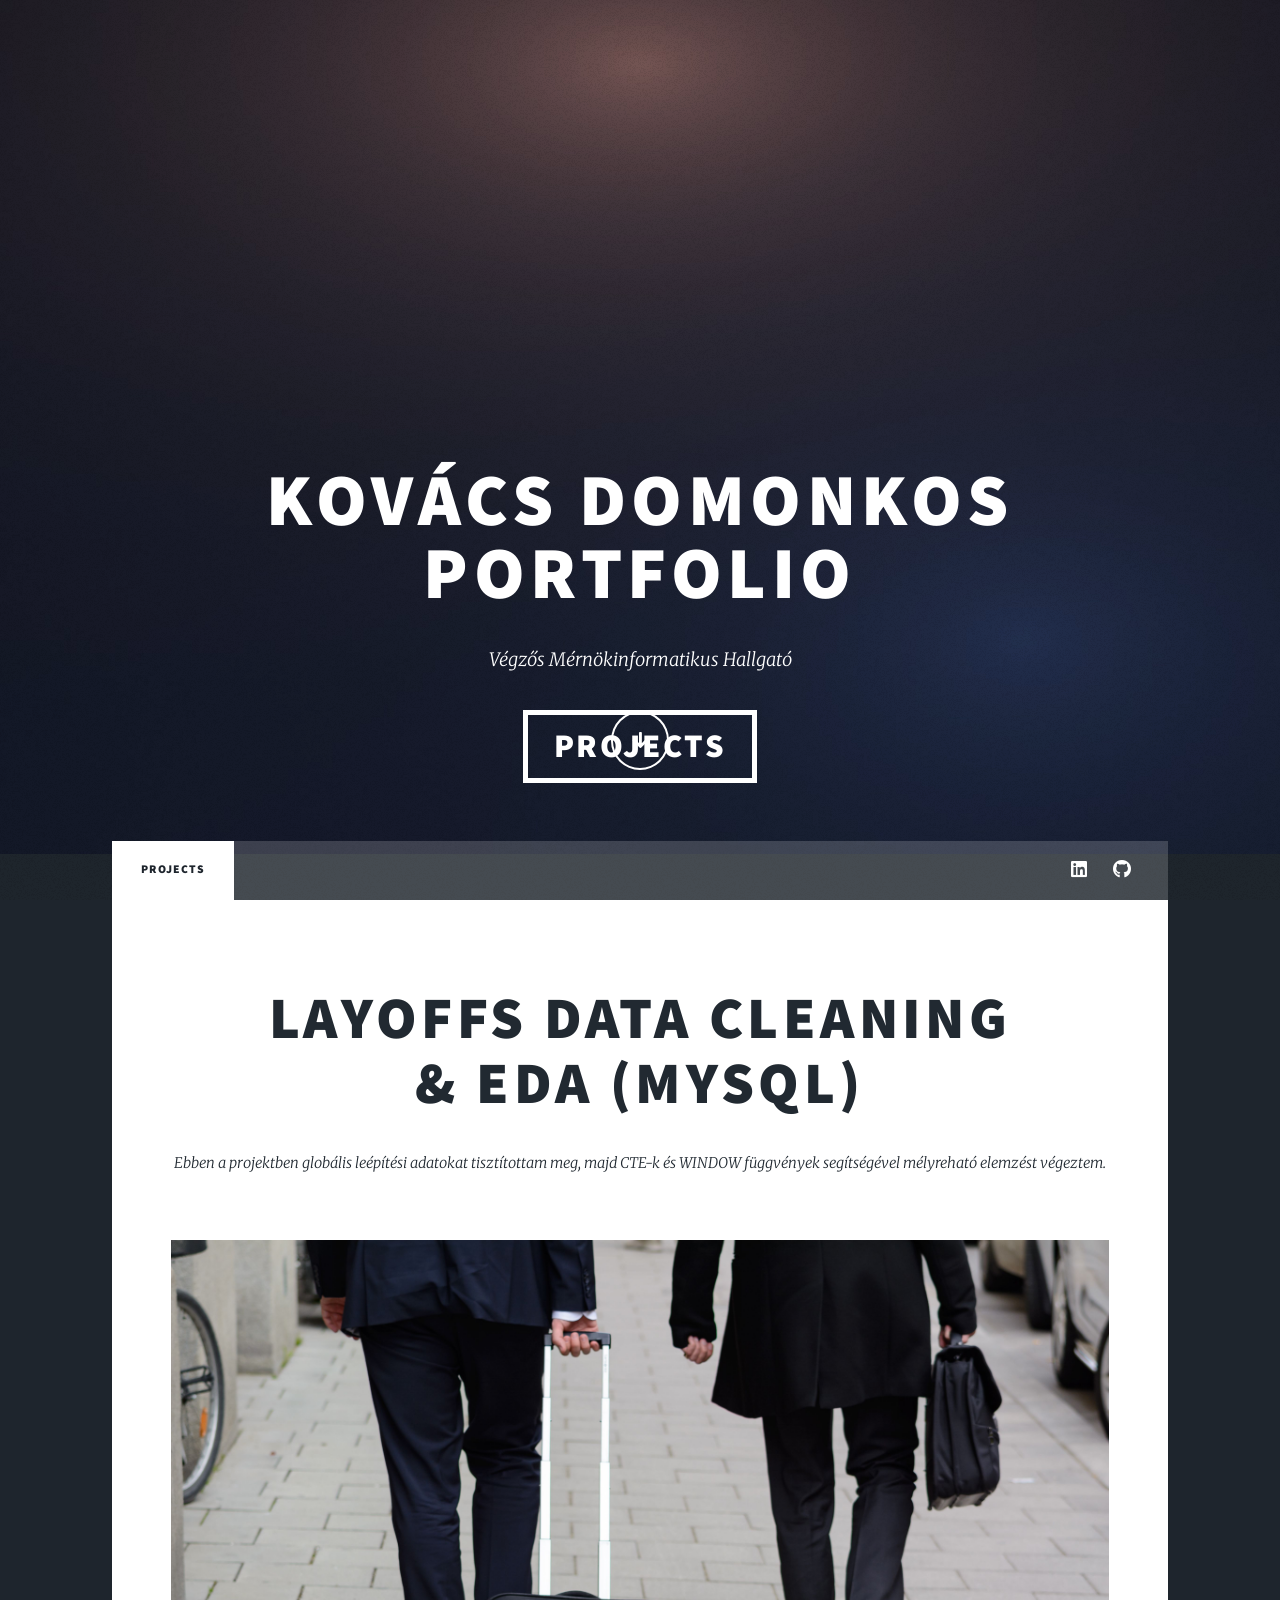
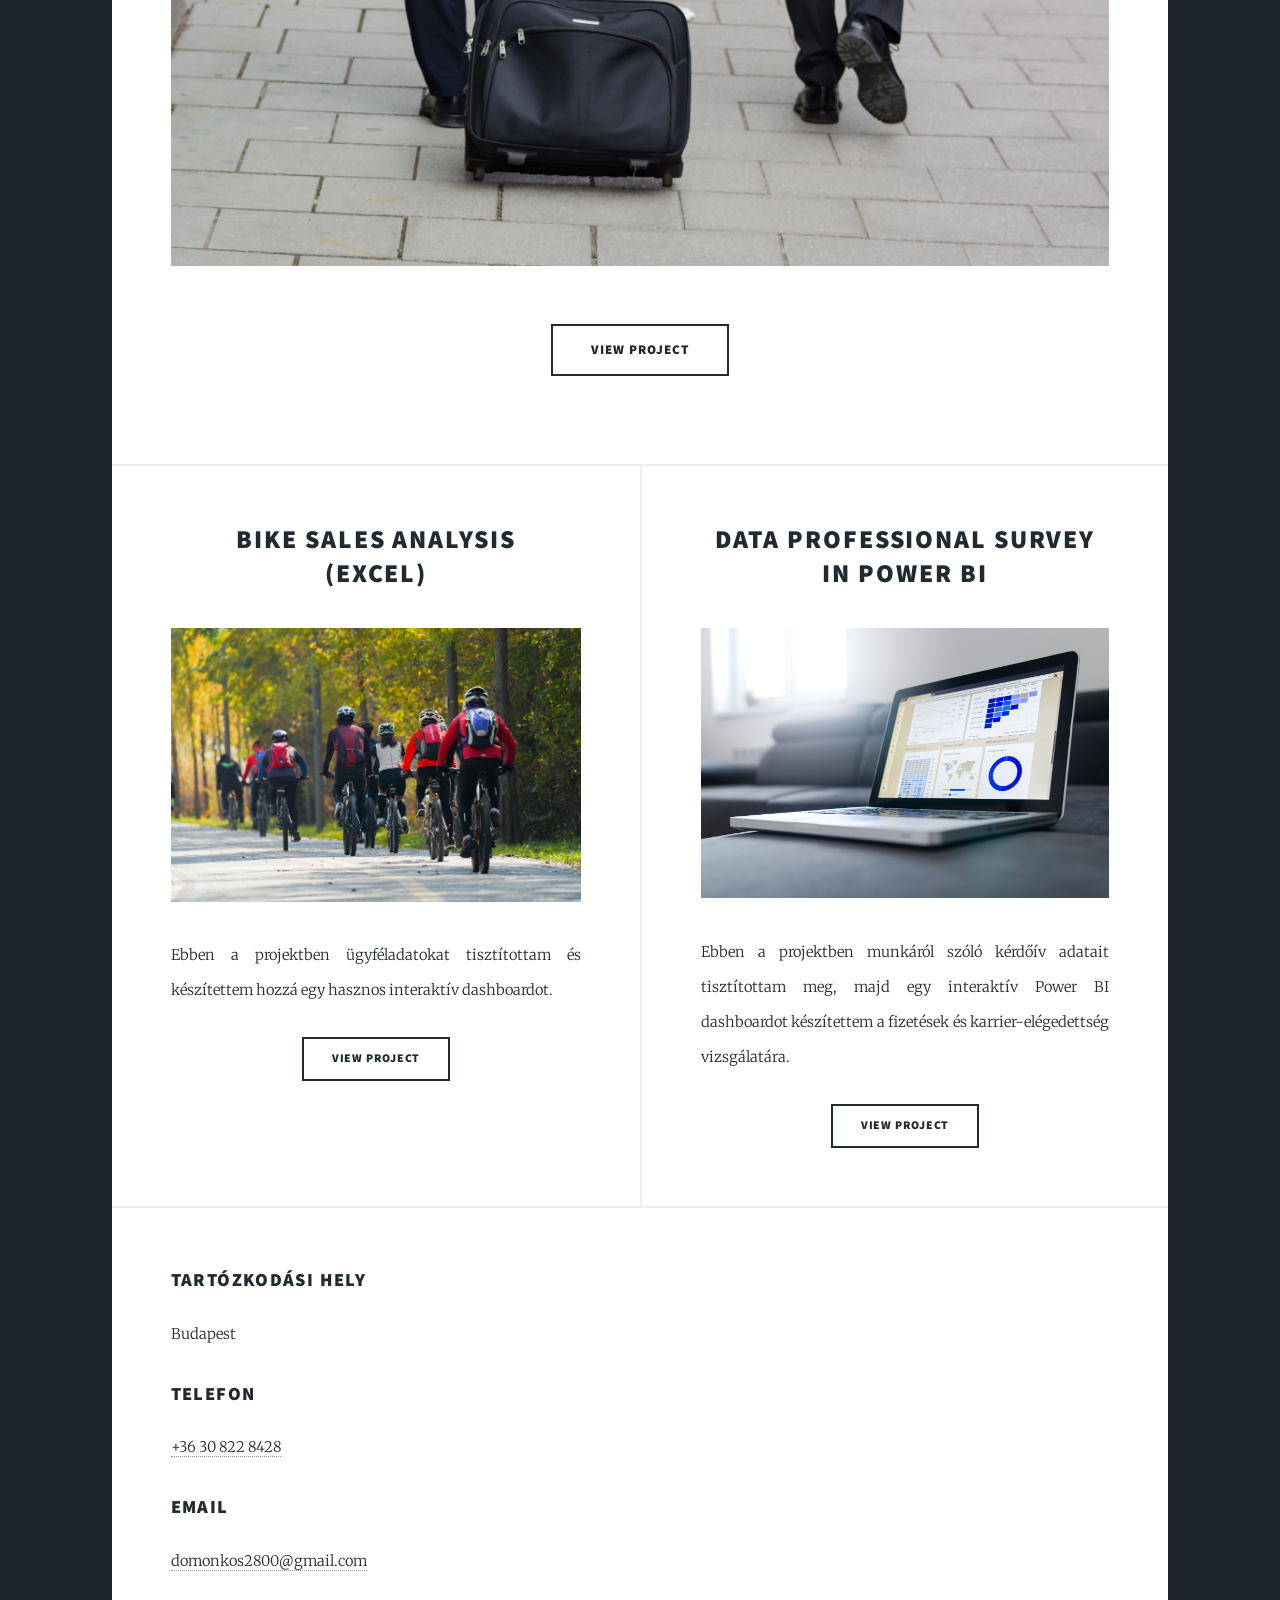
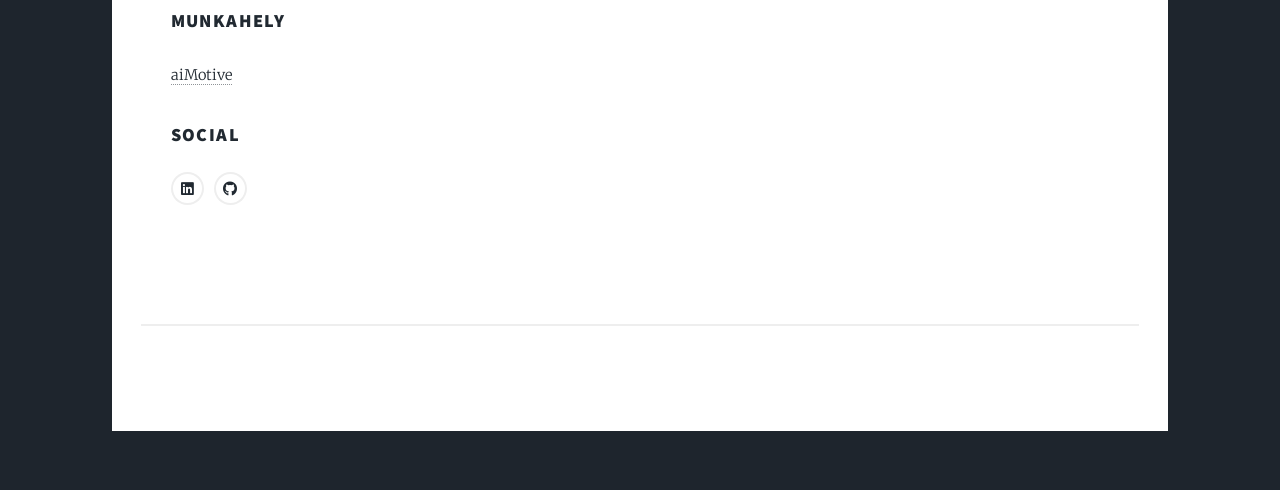
==== index.html @ 9edd0668 "Add files via upload" ====
<!DOCTYPE HTML>
<!--
	Massively by HTML5 UP
	html5up.net | @ajlkn
	Free for personal and commercial use under the CCA 3.0 license (html5up.net/license)
-->
<html>
	<head>
		<title>Kovacs Domonkos Portfolio</title>
		<meta charset="utf-8" />
		<meta name="viewport" content="width=device-width, initial-scale=1, user-scalable=no" />
		<link rel="stylesheet" href="assets/css/main.css" />
		<noscript><link rel="stylesheet" href="assets/css/noscript.css" /></noscript>
	</head>
	<body class="is-preload">

		<!-- Wrapper -->
			<div id="wrapper" class="fade-in">

				<!-- Intro -->
					<div id="intro">
						<h1>Kovács Domonkos<br />
						Portfolio</h1>
						<p>Végzős Mérnökinformatikus Hallgató</p>
						<ul class="actions">
							<li><a href="#header" class="button icon solid solo fa-arrow-down scrolly">Continue</a></li>
						</ul>	
					</div>

				<!-- Header -->
					<header id="header">
						<a href="index.html" class="logo">Projects</a>
					</header>

				<!-- Nav -->
					<nav id="nav">
						<ul class="links">
							<li class="active"><a href="index.html">Projects</a></li>
						</ul>
						<ul class="icons">
							<li><a href="https://www.linkedin.com/in/kov%C3%A1cs-domonkos-31135323a/" class="icon brands alt fa-linkedin"><span class="label">LinkedIn</span></a></li>
							<li><a href="https://github.com/kovdo23" class="icon brands alt fa-github"><span class="label">GitHub</span></a></li>
						</ul>
					</nav>

				<!-- Main -->
					<div id="main">

						<!-- Featured Post -->
							<article class="post featured">
								<header class="major">
									<h2><a href="https://github.com/kovdo23/SQL_Project/blob/main/README.md">Layoffs Data Cleaning<br />
									& EDA (MySQL)</a></h2>
									<p>Ebben a projektben globális leépítési adatokat tisztítottam meg, majd CTE-k és WINDOW függvények segítségével mélyreható elemzést végeztem.</p>
								</header>
								<a href="https://github.com/kovdo23/SQL_Project/blob/main/README.md" class="image main"><img src="images/layoffs.jpg" alt="" /></a>
								<ul class="actions special">
									<li><a href="https://github.com/kovdo23/SQL_Project/blob/main/README.md" class="button large">View Project</a></li>
								</ul>
							</article>

						<!-- Posts -->
							<section class="posts">
								<article>
									<header>
										<h2><a href="https://github.com/kovdo23/Excel_Project/blob/main/README.md">Bike Sales Analysis<br /> 
										(Excel)</a></h2>
									</header>
									<a href="https://github.com/kovdo23/Excel_Project/blob/main/README.md" class="image fit"><img src="images/bikers.jpg" alt="" /></a>
									<p>Ebben a projektben ügyféladatokat tisztítottam és készítettem hozzá egy hasznos interaktív dashboardot.</p>
									<ul class="actions special">
										<li><a href="https://github.com/kovdo23/Excel_Project/blob/main/README.md" class="button">View Project</a></li>
									</ul>
								</article>
								<article>
									<header>
										<h2><a href="https://github.com/kovdo23/PowerBI_Project/blob/main/README.md">DATA PROFESSIONAL SURVEY<br />
										IN POWER BI</a></h2>
									</header>
									<a href="https://github.com/kovdo23/PowerBI_Project/blob/main/README.md" class="image fit"><img src="images/powerbi.jpg" alt="" /></a>
									<p>Ebben a projektben munkáról szóló kérdőív adatait tisztítottam meg, majd egy interaktív Power BI dashboardot készítettem a fizetések és karrier-elégedettség vizsgálatára.</p>
									<ul class="actions special">
										<li><a href="https://github.com/kovdo23/PowerBI_Project/blob/main/README.md" class="button">View Project</a></li>
									</ul>
								</article>
							</section>	

					
								
						<section class="split contact">
							<section class="alt">
								<h3>Tartózkodási hely</h3>
								<p>Budapest</p>
							</section>
							<section>
								<h3>Telefon</h3>
								<p><a href="#">+36 30 822 8428</a></p>
							</section>
							<section>
								<h3>Email</h3>
								<p><a href="#">domonkos2800@gmail.com</a></p>
							</section>
							<section>
								<h3>Munkahely</h3>
								<p><a href="https://aimotive.com/">aiMotive</a></p>
							</section>
							<section>
								<h3>Social</h3>
								<ul class="icons alt">
									<li><a href="#" class="icon brands alt fa-linkedin"><span class="label">LinkedIn</span></a></li>
									<li><a href="https://github.com/kovdo23" class="icon brands alt fa-github"><span class="label">GitHub</span></a></li>
								</ul>
							</section>
						</section>

				<!-- Copyright -->
					<div id="copyright">
						<ul><li>&copy; Untitled</li><li>Design: <a href="https://html5up.net">HTML5 UP</a></li></ul>
					</div>

			</div>

		<!-- Scripts -->
			<script src="assets/js/jquery.min.js"></script>
			<script src="assets/js/jquery.scrollex.min.js"></script>
			<script src="assets/js/jquery.scrolly.min.js"></script>
			<script src="assets/js/browser.min.js"></script>
			<script src="assets/js/breakpoints.min.js"></script>
			<script src="assets/js/util.js"></script>
			<script src="assets/js/main.js"></script>

	</body>
</html>
---- assets/css/main.css ----
@import url(fontawesome-all.min.css);
@import url("https://fonts.googleapis.com/css?family=Merriweather:300,700,300italic,700italic|Source+Sans+Pro:900");

/*
	Massively by HTML5 UP
	html5up.net | @ajlkn
	Free for personal and commercial use under the CCA 3.0 license (html5up.net/license)
*/

html, body, div, span, applet, object,
iframe, h1, h2, h3, h4, h5, h6, p, blockquote,
pre, a, abbr, acronym, address, big, cite,
code, del, dfn, em, img, ins, kbd, q, s, samp,
small, strike, strong, sub, sup, tt, var, b,
u, i, center, dl, dt, dd, ol, ul, li, fieldset,
form, label, legend, table, caption, tbody,
tfoot, thead, tr, th, td, article, aside,
canvas, details, embed, figure, figcaption,
footer, header, hgroup, menu, nav, output, ruby,
section, summary, time, mark, audio, video {
	margin: 0;
	padding: 0;
	border: 0;
	font-size: 100%;
	font: inherit;
	vertical-align: baseline;}

article, aside, details, figcaption, figure,
footer, header, hgroup, menu, nav, section {
	display: block;}

body {
	line-height: 1;
}

ol, ul {
	list-style: none;
}

blockquote, q {
	quotes: none;
}

	blockquote:before, blockquote:after, q:before, q:after {
		content: '';
		content: none;
	}

table {
	border-collapse: collapse;
	border-spacing: 0;
}

body {
	-webkit-text-size-adjust: none;
}

mark {
	background-color: transparent;
	color: inherit;
}

input::-moz-focus-inner {
	border: 0;
	padding: 0;
}

input, select, textarea {
	-moz-appearance: none;
	-webkit-appearance: none;
	-ms-appearance: none;
	appearance: none;
}

/* Basic */

	@-ms-viewport {
		width: device-width;
	}

	body {
		-ms-overflow-style: scrollbar;
	}

	@media screen and (max-width: 480px) {

		html, body {
			min-width: 320px;
		}

	}

	html {
		box-sizing: border-box;
	}

	*, *:before, *:after {
		box-sizing: inherit;
	}

	body {
		background-color: #1e252d;
	}

		body.is-preload *, body.is-preload *:before, body.is-preload *:after {
			-moz-animation: none !important;
			-webkit-animation: none !important;
			-ms-animation: none !important;
			animation: none !important;
			-moz-transition: none !important;
			-webkit-transition: none !important;
			-ms-transition: none !important;
			transition: none !important;
		}

/* Type */

	html {
		font-size: 16pt;
	}

		@media screen and (max-width: 1680px) {

			html {
				font-size: 12pt;
			}

		}

		@media screen and (max-width: 1280px) {

			html {
				font-size: 11pt;
			}

		}

		@media screen and (max-width: 360px) {

			html {
				font-size: 10pt;
			}

		}

	body {
		color: #212931;
	}

	body, input, select, textarea {
		font-family: "Merriweather", Georgia, serif;
		font-weight: 300;
		font-size: 1rem;
		line-height: 2.375;
	}

	a {
		-moz-transition: color 0.2s ease-in-out, background-color 0.2s ease-in-out, border-color 0.2s ease-in-out, box-shadow 0.2s ease-in-out;
		-webkit-transition: color 0.2s ease-in-out, background-color 0.2s ease-in-out, border-color 0.2s ease-in-out, box-shadow 0.2s ease-in-out;
		-ms-transition: color 0.2s ease-in-out, background-color 0.2s ease-in-out, border-color 0.2s ease-in-out, box-shadow 0.2s ease-in-out;
		transition: color 0.2s ease-in-out, background-color 0.2s ease-in-out, border-color 0.2s ease-in-out, box-shadow 0.2s ease-in-out;
		border-bottom: dotted 1px;
		text-decoration: none;
	}

		a:hover {
			border-bottom-color: transparent;
		}

	strong, b {
		font-weight: 600;
	}

	em, i {
		font-style: italic;
	}

	p {
		text-align: justify;
		margin: 0 0 2rem 0;
	}

	h1, h2, h3, h4, h5, h6 {
		font-family: "Source Sans Pro", Helvetica, sans-serif;
		font-weight: 900;
		line-height: 1.5;
		letter-spacing: 0.075em;
		text-transform: uppercase;
		margin: 0 0 1rem 0;
	}

		h1 a, h2 a, h3 a, h4 a, h5 a, h6 a {
			border-bottom: 0;
			color: inherit;
			text-decoration: none;
		}

	h1 {
		font-size: 4rem;
		line-height: 1.1;
		margin: 0 0 2rem 0;
	}

	h2 {
		font-size: 1.75rem;
		line-height: 1.3;
		margin: 0 0 1.5rem 0;
	}

	h3 {
		font-size: 1.25rem;
		margin: 0 0 1.5rem 0;
	}

	h4 {
		font-size: 1rem;
	}

	h5 {
		font-size: 0.9rem;
	}

	h6 {
		font-size: 0.8rem;
	}

	sub {
		font-size: 0.8rem;
		position: relative;
		top: 0.5rem;
	}

	sup {
		font-size: 0.8rem;
		position: relative;
		top: -0.5rem;
	}

	blockquote {
		border-left: solid 4px;
		font-style: italic;
		margin: 0 0 2rem 0;
		padding: 0.5rem 0 0.5rem 2rem;
	}

	code {
		border: solid 2px;
		font-family: "Courier New", monospace;
		font-size: 0.9rem;
		margin: 0 0.25rem;
		padding: 0.25rem 0.65rem;
	}

	pre {
		-webkit-overflow-scrolling: touch;
		font-family: "Courier New", monospace;
		font-size: 0.9rem;
		margin: 0 0 2rem 0;
	}

		pre code {
			display: block;
			line-height: 1.75;
			padding: 1rem 1.5rem;
			overflow-x: auto;
		}

	hr {
		border: 0;
		border-bottom: solid 2px;
		margin: 3rem 0;
	}

		hr.major {
			margin: 5rem 0;
		}

	.align-left {
		text-align: left;
	}

	.align-center {
		text-align: center;
	}

	.align-right {
		text-align: right;
	}

	input, select, textarea {
		color: #212931;
	}

	a {
		color: #212931;
		border-bottom-color: rgba(33, 41, 49, 0.5);
	}

		a:hover {
			border-bottom-color: transparent;
			color: #18bfef !important;
		}

	strong, b {
		color: #212931;
	}

	h1, h2, h3, h4, h5, h6 {
		color: #212931;
	}

	blockquote {
		border-left-color: #eeeeee;
	}

	code {
		background: rgba(220, 220, 220, 0.25);
		border-color: #eeeeee;
	}

	hr {
		border-bottom-color: #eeeeee;
	}

/* Row */

	.row {
		display: flex;
		flex-wrap: wrap;
		box-sizing: border-box;
		align-items: stretch;
	}

		.row > * {
			box-sizing: border-box;
		}

		.row.gtr-uniform > * > :last-child {
			margin-bottom: 0;
		}

		.row.aln-left {
			justify-content: flex-start;
		}

		.row.aln-center {
			justify-content: center;
		}

		.row.aln-right {
			justify-content: flex-end;
		}

		.row.aln-top {
			align-items: flex-start;
		}

		.row.aln-middle {
			align-items: center;
		}

		.row.aln-bottom {
			align-items: flex-end;
		}

		.row > .imp {
			order: -1;
		}

		.row > .col-1 {
			width: 8.33333%;
		}

		.row > .off-1 {
			margin-left: 8.33333%;
		}

		.row > .col-2 {
			width: 16.66667%;
		}

		.row > .off-2 {
			margin-left: 16.66667%;
		}

		.row > .col-3 {
			width: 25%;
		}

		.row > .off-3 {
			margin-left: 25%;
		}

		.row > .col-4 {
			width: 33.33333%;
		}

		.row > .off-4 {
			margin-left: 33.33333%;
		}

		.row > .col-5 {
			width: 41.66667%;
		}

		.row > .off-5 {
			margin-left: 41.66667%;
		}

		.row > .col-6 {
			width: 50%;
		}

		.row > .off-6 {
			margin-left: 50%;
		}

		.row > .col-7 {
			width: 58.33333%;
		}

		.row > .off-7 {
			margin-left: 58.33333%;
		}

		.row > .col-8 {
			width: 66.66667%;
		}

		.row > .off-8 {
			margin-left: 66.66667%;
		}

		.row > .col-9 {
			width: 75%;
		}

		.row > .off-9 {
			margin-left: 75%;
		}

		.row > .col-10 {
			width: 83.33333%;
		}

		.row > .off-10 {
			margin-left: 83.33333%;
		}

		.row > .col-11 {
			width: 91.66667%;
		}

		.row > .off-11 {
			margin-left: 91.66667%;
		}

		.row > .col-12 {
			width: 100%;
		}

		.row > .off-12 {
			margin-left: 100%;
		}

		.row.gtr-0 {
			margin-top: 0;
			margin-left: 0rem;
		}

			.row.gtr-0 > * {
				padding: 0 0 0 0rem;
			}

			.row.gtr-0.gtr-uniform {
				margin-top: 0rem;
			}

				.row.gtr-0.gtr-uniform > * {
					padding-top: 0rem;
				}

		.row.gtr-25 {
			margin-top: 0;
			margin-left: -0.375rem;
		}

			.row.gtr-25 > * {
				padding: 0 0 0 0.375rem;
			}

			.row.gtr-25.gtr-uniform {
				margin-top: -0.375rem;
			}

				.row.gtr-25.gtr-uniform > * {
					padding-top: 0.375rem;
				}

		.row.gtr-50 {
			margin-top: 0;
			margin-left: -0.75rem;
		}

			.row.gtr-50 > * {
				padding: 0 0 0 0.75rem;
			}

			.row.gtr-50.gtr-uniform {
				margin-top: -0.75rem;
			}

				.row.gtr-50.gtr-uniform > * {
					padding-top: 0.75rem;
				}

		.row {
			margin-top: 0;
			margin-left: -1.5rem;
		}

			.row > * {
				padding: 0 0 0 1.5rem;
			}

			.row.gtr-uniform {
				margin-top: -1.5rem;
			}

				.row.gtr-uniform > * {
					padding-top: 1.5rem;
				}

		.row.gtr-150 {
			margin-top: 0;
			margin-left: -2.25rem;
		}

			.row.gtr-150 > * {
				padding: 0 0 0 2.25rem;
			}

			.row.gtr-150.gtr-uniform {
				margin-top: -2.25rem;
			}

				.row.gtr-150.gtr-uniform > * {
					padding-top: 2.25rem;
				}

		.row.gtr-200 {
			margin-top: 0;
			margin-left: -3rem;
		}

			.row.gtr-200 > * {
				padding: 0 0 0 3rem;
			}

			.row.gtr-200.gtr-uniform {
				margin-top: -3rem;
			}

				.row.gtr-200.gtr-uniform > * {
					padding-top: 3rem;
				}

		@media screen and (max-width: 1680px) {

			.row {
				display: flex;
				flex-wrap: wrap;
				box-sizing: border-box;
				align-items: stretch;
			}

				.row > * {
					box-sizing: border-box;
				}

				.row.gtr-uniform > * > :last-child {
					margin-bottom: 0;
				}

				.row.aln-left {
					justify-content: flex-start;
				}

				.row.aln-center {
					justify-content: center;
				}

				.row.aln-right {
					justify-content: flex-end;
				}

				.row.aln-top {
					align-items: flex-start;
				}

				.row.aln-middle {
					align-items: center;
				}

				.row.aln-bottom {
					align-items: flex-end;
				}

				.row > .imp-xlarge {
					order: -1;
				}

				.row > .col-1-xlarge {
					width: 8.33333%;
				}

				.row > .off-1-xlarge {
					margin-left: 8.33333%;
				}

				.row > .col-2-xlarge {
					width: 16.66667%;
				}

				.row > .off-2-xlarge {
					margin-left: 16.66667%;
				}

				.row > .col-3-xlarge {
					width: 25%;
				}

				.row > .off-3-xlarge {
					margin-left: 25%;
				}

				.row > .col-4-xlarge {
					width: 33.33333%;
				}

				.row > .off-4-xlarge {
					margin-left: 33.33333%;
				}

				.row > .col-5-xlarge {
					width: 41.66667%;
				}

				.row > .off-5-xlarge {
					margin-left: 41.66667%;
				}

				.row > .col-6-xlarge {
					width: 50%;
				}

				.row > .off-6-xlarge {
					margin-left: 50%;
				}

				.row > .col-7-xlarge {
					width: 58.33333%;
				}

				.row > .off-7-xlarge {
					margin-left: 58.33333%;
				}

				.row > .col-8-xlarge {
					width: 66.66667%;
				}

				.row > .off-8-xlarge {
					margin-left: 66.66667%;
				}

				.row > .col-9-xlarge {
					width: 75%;
				}

				.row > .off-9-xlarge {
					margin-left: 75%;
				}

				.row > .col-10-xlarge {
					width: 83.33333%;
				}

				.row > .off-10-xlarge {
					margin-left: 83.33333%;
				}

				.row > .col-11-xlarge {
					width: 91.66667%;
				}

				.row > .off-11-xlarge {
					margin-left: 91.66667%;
				}

				.row > .col-12-xlarge {
					width: 100%;
				}

				.row > .off-12-xlarge {
					margin-left: 100%;
				}

				.row.gtr-0 {
					margin-top: 0;
					margin-left: 0rem;
				}

					.row.gtr-0 > * {
						padding: 0 0 0 0rem;
					}

					.row.gtr-0.gtr-uniform {
						margin-top: 0rem;
					}

						.row.gtr-0.gtr-uniform > * {
							padding-top: 0rem;
						}

				.row.gtr-25 {
					margin-top: 0;
					margin-left: -0.375rem;
				}

					.row.gtr-25 > * {
						padding: 0 0 0 0.375rem;
					}

					.row.gtr-25.gtr-uniform {
						margin-top: -0.375rem;
					}

						.row.gtr-25.gtr-uniform > * {
							padding-top: 0.375rem;
						}

				.row.gtr-50 {
					margin-top: 0;
					margin-left: -0.75rem;
				}

					.row.gtr-50 > * {
						padding: 0 0 0 0.75rem;
					}

					.row.gtr-50.gtr-uniform {
						margin-top: -0.75rem;
					}

						.row.gtr-50.gtr-uniform > * {
							padding-top: 0.75rem;
						}

				.row {
					margin-top: 0;
					margin-left: -1.5rem;
				}

					.row > * {
						padding: 0 0 0 1.5rem;
					}

					.row.gtr-uniform {
						margin-top: -1.5rem;
					}

						.row.gtr-uniform > * {
							padding-top: 1.5rem;
						}

				.row.gtr-150 {
					margin-top: 0;
					margin-left: -2.25rem;
				}

					.row.gtr-150 > * {
						padding: 0 0 0 2.25rem;
					}

					.row.gtr-150.gtr-uniform {
						margin-top: -2.25rem;
					}

						.row.gtr-150.gtr-uniform > * {
							padding-top: 2.25rem;
						}

				.row.gtr-200 {
					margin-top: 0;
					margin-left: -3rem;
				}

					.row.gtr-200 > * {
						padding: 0 0 0 3rem;
					}

					.row.gtr-200.gtr-uniform {
						margin-top: -3rem;
					}

						.row.gtr-200.gtr-uniform > * {
							padding-top: 3rem;
						}

		}

		@media screen and (max-width: 1280px) {

			.row {
				display: flex;
				flex-wrap: wrap;
				box-sizing: border-box;
				align-items: stretch;
			}

				.row > * {
					box-sizing: border-box;
				}

				.row.gtr-uniform > * > :last-child {
					margin-bottom: 0;
				}

				.row.aln-left {
					justify-content: flex-start;
				}

				.row.aln-center {
					justify-content: center;
				}

				.row.aln-right {
					justify-content: flex-end;
				}

				.row.aln-top {
					align-items: flex-start;
				}

				.row.aln-middle {
					align-items: center;
				}

				.row.aln-bottom {
					align-items: flex-end;
				}

				.row > .imp-large {
					order: -1;
				}

				.row > .col-1-large {
					width: 8.33333%;
				}

				.row > .off-1-large {
					margin-left: 8.33333%;
				}

				.row > .col-2-large {
					width: 16.66667%;
				}

				.row > .off-2-large {
					margin-left: 16.66667%;
				}

				.row > .col-3-large {
					width: 25%;
				}

				.row > .off-3-large {
					margin-left: 25%;
				}

				.row > .col-4-large {
					width: 33.33333%;
				}

				.row > .off-4-large {
					margin-left: 33.33333%;
				}

				.row > .col-5-large {
					width: 41.66667%;
				}

				.row > .off-5-large {
					margin-left: 41.66667%;
				}

				.row > .col-6-large {
					width: 50%;
				}

				.row > .off-6-large {
					margin-left: 50%;
				}

				.row > .col-7-large {
					width: 58.33333%;
				}

				.row > .off-7-large {
					margin-left: 58.33333%;
				}

				.row > .col-8-large {
					width: 66.66667%;
				}

				.row > .off-8-large {
					margin-left: 66.66667%;
				}

				.row > .col-9-large {
					width: 75%;
				}

				.row > .off-9-large {
					margin-left: 75%;
				}

				.row > .col-10-large {
					width: 83.33333%;
				}

				.row > .off-10-large {
					margin-left: 83.33333%;
				}

				.row > .col-11-large {
					width: 91.66667%;
				}

				.row > .off-11-large {
					margin-left: 91.66667%;
				}

				.row > .col-12-large {
					width: 100%;
				}

				.row > .off-12-large {
					margin-left: 100%;
				}

				.row.gtr-0 {
					margin-top: 0;
					margin-left: 0rem;
				}

					.row.gtr-0 > * {
						padding: 0 0 0 0rem;
					}

					.row.gtr-0.gtr-uniform {
						margin-top: 0rem;
					}

						.row.gtr-0.gtr-uniform > * {
							padding-top: 0rem;
						}

				.row.gtr-25 {
					margin-top: 0;
					margin-left: -0.375rem;
				}

					.row.gtr-25 > * {
						padding: 0 0 0 0.375rem;
					}

					.row.gtr-25.gtr-uniform {
						margin-top: -0.375rem;
					}

						.row.gtr-25.gtr-uniform > * {
							padding-top: 0.375rem;
						}

				.row.gtr-50 {
					margin-top: 0;
					margin-left: -0.75rem;
				}

					.row.gtr-50 > * {
						padding: 0 0 0 0.75rem;
					}

					.row.gtr-50.gtr-uniform {
						margin-top: -0.75rem;
					}

						.row.gtr-50.gtr-uniform > * {
							padding-top: 0.75rem;
						}

				.row {
					margin-top: 0;
					margin-left: -1.5rem;
				}

					.row > * {
						padding: 0 0 0 1.5rem;
					}

					.row.gtr-uniform {
						margin-top: -1.5rem;
					}

						.row.gtr-uniform > * {
							padding-top: 1.5rem;
						}

				.row.gtr-150 {
					margin-top: 0;
					margin-left: -2.25rem;
				}

					.row.gtr-150 > * {
						padding: 0 0 0 2.25rem;
					}

					.row.gtr-150.gtr-uniform {
						margin-top: -2.25rem;
					}

						.row.gtr-150.gtr-uniform > * {
							padding-top: 2.25rem;
						}

				.row.gtr-200 {
					margin-top: 0;
					margin-left: -3rem;
				}

					.row.gtr-200 > * {
						padding: 0 0 0 3rem;
					}

					.row.gtr-200.gtr-uniform {
						margin-top: -3rem;
					}

						.row.gtr-200.gtr-uniform > * {
							padding-top: 3rem;
						}

		}

		@media screen and (max-width: 980px) {

			.row {
				display: flex;
				flex-wrap: wrap;
				box-sizing: border-box;
				align-items: stretch;
			}

				.row > * {
					box-sizing: border-box;
				}

				.row.gtr-uniform > * > :last-child {
					margin-bottom: 0;
				}

				.row.aln-left {
					justify-content: flex-start;
				}

				.row.aln-center {
					justify-content: center;
				}

				.row.aln-right {
					justify-content: flex-end;
				}

				.row.aln-top {
					align-items: flex-start;
				}

				.row.aln-middle {
					align-items: center;
				}

				.row.aln-bottom {
					align-items: flex-end;
				}

				.row > .imp-medium {
					order: -1;
				}

				.row > .col-1-medium {
					width: 8.33333%;
				}

				.row > .off-1-medium {
					margin-left: 8.33333%;
				}

				.row > .col-2-medium {
					width: 16.66667%;
				}

				.row > .off-2-medium {
					margin-left: 16.66667%;
				}

				.row > .col-3-medium {
					width: 25%;
				}

				.row > .off-3-medium {
					margin-left: 25%;
				}

				.row > .col-4-medium {
					width: 33.33333%;
				}

				.row > .off-4-medium {
					margin-left: 33.33333%;
				}

				.row > .col-5-medium {
					width: 41.66667%;
				}

				.row > .off-5-medium {
					margin-left: 41.66667%;
				}

				.row > .col-6-medium {
					width: 50%;
				}

				.row > .off-6-medium {
					margin-left: 50%;
				}

				.row > .col-7-medium {
					width: 58.33333%;
				}

				.row > .off-7-medium {
					margin-left: 58.33333%;
				}

				.row > .col-8-medium {
					width: 66.66667%;
				}

				.row > .off-8-medium {
					margin-left: 66.66667%;
				}

				.row > .col-9-medium {
					width: 75%;
				}

				.row > .off-9-medium {
					margin-left: 75%;
				}

				.row > .col-10-medium {
					width: 83.33333%;
				}

				.row > .off-10-medium {
					margin-left: 83.33333%;
				}

				.row > .col-11-medium {
					width: 91.66667%;
				}

				.row > .off-11-medium {
					margin-left: 91.66667%;
				}

				.row > .col-12-medium {
					width: 100%;
				}

				.row > .off-12-medium {
					margin-left: 100%;
				}

				.row.gtr-0 {
					margin-top: 0;
					margin-left: 0rem;
				}

					.row.gtr-0 > * {
						padding: 0 0 0 0rem;
					}

					.row.gtr-0.gtr-uniform {
						margin-top: 0rem;
					}

						.row.gtr-0.gtr-uniform > * {
							padding-top: 0rem;
						}

				.row.gtr-25 {
					margin-top: 0;
					margin-left: -0.375rem;
				}

					.row.gtr-25 > * {
						padding: 0 0 0 0.375rem;
					}

					.row.gtr-25.gtr-uniform {
						margin-top: -0.375rem;
					}

						.row.gtr-25.gtr-uniform > * {
							padding-top: 0.375rem;
						}

				.row.gtr-50 {
					margin-top: 0;
					margin-left: -0.75rem;
				}

					.row.gtr-50 > * {
						padding: 0 0 0 0.75rem;
					}

					.row.gtr-50.gtr-uniform {
						margin-top: -0.75rem;
					}

						.row.gtr-50.gtr-uniform > * {
							padding-top: 0.75rem;
						}

				.row {
					margin-top: 0;
					margin-left: -1.5rem;
				}

					.row > * {
						padding: 0 0 0 1.5rem;
					}

					.row.gtr-uniform {
						margin-top: -1.5rem;
					}

						.row.gtr-uniform > * {
							padding-top: 1.5rem;
						}

				.row.gtr-150 {
					margin-top: 0;
					margin-left: -2.25rem;
				}

					.row.gtr-150 > * {
						padding: 0 0 0 2.25rem;
					}

					.row.gtr-150.gtr-uniform {
						margin-top: -2.25rem;
					}

						.row.gtr-150.gtr-uniform > * {
							padding-top: 2.25rem;
						}

				.row.gtr-200 {
					margin-top: 0;
					margin-left: -3rem;
				}

					.row.gtr-200 > * {
						padding: 0 0 0 3rem;
					}

					.row.gtr-200.gtr-uniform {
						margin-top: -3rem;
					}

						.row.gtr-200.gtr-uniform > * {
							padding-top: 3rem;
						}

		}

		@media screen and (max-width: 736px) {

			.row {
				display: flex;
				flex-wrap: wrap;
				box-sizing: border-box;
				align-items: stretch;
			}

				.row > * {
					box-sizing: border-box;
				}

				.row.gtr-uniform > * > :last-child {
					margin-bottom: 0;
				}

				.row.aln-left {
					justify-content: flex-start;
				}

				.row.aln-center {
					justify-content: center;
				}

				.row.aln-right {
					justify-content: flex-end;
				}

				.row.aln-top {
					align-items: flex-start;
				}

				.row.aln-middle {
					align-items: center;
				}

				.row.aln-bottom {
					align-items: flex-end;
				}

				.row > .imp-small {
					order: -1;
				}

				.row > .col-1-small {
					width: 8.33333%;
				}

				.row > .off-1-small {
					margin-left: 8.33333%;
				}

				.row > .col-2-small {
					width: 16.66667%;
				}

				.row > .off-2-small {
					margin-left: 16.66667%;
				}

				.row > .col-3-small {
					width: 25%;
				}

				.row > .off-3-small {
					margin-left: 25%;
				}

				.row > .col-4-small {
					width: 33.33333%;
				}

				.row > .off-4-small {
					margin-left: 33.33333%;
				}

				.row > .col-5-small {
					width: 41.66667%;
				}

				.row > .off-5-small {
					margin-left: 41.66667%;
				}

				.row > .col-6-small {
					width: 50%;
				}

				.row > .off-6-small {
					margin-left: 50%;
				}

				.row > .col-7-small {
					width: 58.33333%;
				}

				.row > .off-7-small {
					margin-left: 58.33333%;
				}

				.row > .col-8-small {
					width: 66.66667%;
				}

				.row > .off-8-small {
					margin-left: 66.66667%;
				}

				.row > .col-9-small {
					width: 75%;
				}

				.row > .off-9-small {
					margin-left: 75%;
				}

				.row > .col-10-small {
					width: 83.33333%;
				}

				.row > .off-10-small {
					margin-left: 83.33333%;
				}

				.row > .col-11-small {
					width: 91.66667%;
				}

				.row > .off-11-small {
					margin-left: 91.66667%;
				}

				.row > .col-12-small {
					width: 100%;
				}

				.row > .off-12-small {
					margin-left: 100%;
				}

				.row.gtr-0 {
					margin-top: 0;
					margin-left: 0rem;
				}

					.row.gtr-0 > * {
						padding: 0 0 0 0rem;
					}

					.row.gtr-0.gtr-uniform {
						margin-top: 0rem;
					}

						.row.gtr-0.gtr-uniform > * {
							padding-top: 0rem;
						}

				.row.gtr-25 {
					margin-top: 0;
					margin-left: -0.375rem;
				}

					.row.gtr-25 > * {
						padding: 0 0 0 0.375rem;
					}

					.row.gtr-25.gtr-uniform {
						margin-top: -0.375rem;
					}

						.row.gtr-25.gtr-uniform > * {
							padding-top: 0.375rem;
						}

				.row.gtr-50 {
					margin-top: 0;
					margin-left: -0.75rem;
				}

					.row.gtr-50 > * {
						padding: 0 0 0 0.75rem;
					}

					.row.gtr-50.gtr-uniform {
						margin-top: -0.75rem;
					}

						.row.gtr-50.gtr-uniform > * {
							padding-top: 0.75rem;
						}

				.row {
					margin-top: 0;
					margin-left: -1.5rem;
				}

					.row > * {
						padding: 0 0 0 1.5rem;
					}

					.row.gtr-uniform {
						margin-top: -1.5rem;
					}

						.row.gtr-uniform > * {
							padding-top: 1.5rem;
						}

				.row.gtr-150 {
					margin-top: 0;
					margin-left: -2.25rem;
				}

					.row.gtr-150 > * {
						padding: 0 0 0 2.25rem;
					}

					.row.gtr-150.gtr-uniform {
						margin-top: -2.25rem;
					}

						.row.gtr-150.gtr-uniform > * {
							padding-top: 2.25rem;
						}

				.row.gtr-200 {
					margin-top: 0;
					margin-left: -3rem;
				}

					.row.gtr-200 > * {
						padding: 0 0 0 3rem;
					}

					.row.gtr-200.gtr-uniform {
						margin-top: -3rem;
					}

						.row.gtr-200.gtr-uniform > * {
							padding-top: 3rem;
						}

		}

		@media screen and (max-width: 480px) {

			.row {
				display: flex;
				flex-wrap: wrap;
				box-sizing: border-box;
				align-items: stretch;
			}

				.row > * {
					box-sizing: border-box;
				}

				.row.gtr-uniform > * > :last-child {
					margin-bottom: 0;
				}

				.row.aln-left {
					justify-content: flex-start;
				}

				.row.aln-center {
					justify-content: center;
				}

				.row.aln-right {
					justify-content: flex-end;
				}

				.row.aln-top {
					align-items: flex-start;
				}

				.row.aln-middle {
					align-items: center;
				}

				.row.aln-bottom {
					align-items: flex-end;
				}

				.row > .imp-xsmall {
					order: -1;
				}

				.row > .col-1-xsmall {
					width: 8.33333%;
				}

				.row > .off-1-xsmall {
					margin-left: 8.33333%;
				}

				.row > .col-2-xsmall {
					width: 16.66667%;
				}

				.row > .off-2-xsmall {
					margin-left: 16.66667%;
				}

				.row > .col-3-xsmall {
					width: 25%;
				}

				.row > .off-3-xsmall {
					margin-left: 25%;
				}

				.row > .col-4-xsmall {
					width: 33.33333%;
				}

				.row > .off-4-xsmall {
					margin-left: 33.33333%;
				}

				.row > .col-5-xsmall {
					width: 41.66667%;
				}

				.row > .off-5-xsmall {
					margin-left: 41.66667%;
				}

				.row > .col-6-xsmall {
					width: 50%;
				}

				.row > .off-6-xsmall {
					margin-left: 50%;
				}

				.row > .col-7-xsmall {
					width: 58.33333%;
				}

				.row > .off-7-xsmall {
					margin-left: 58.33333%;
				}

				.row > .col-8-xsmall {
					width: 66.66667%;
				}

				.row > .off-8-xsmall {
					margin-left: 66.66667%;
				}

				.row > .col-9-xsmall {
					width: 75%;
				}

				.row > .off-9-xsmall {
					margin-left: 75%;
				}

				.row > .col-10-xsmall {
					width: 83.33333%;
				}

				.row > .off-10-xsmall {
					margin-left: 83.33333%;
				}

				.row > .col-11-xsmall {
					width: 91.66667%;
				}

				.row > .off-11-xsmall {
					margin-left: 91.66667%;
				}

				.row > .col-12-xsmall {
					width: 100%;
				}

				.row > .off-12-xsmall {
					margin-left: 100%;
				}

				.row.gtr-0 {
					margin-top: 0;
					margin-left: 0rem;
				}

					.row.gtr-0 > * {
						padding: 0 0 0 0rem;
					}

					.row.gtr-0.gtr-uniform {
						margin-top: 0rem;
					}

						.row.gtr-0.gtr-uniform > * {
							padding-top: 0rem;
						}

				.row.gtr-25 {
					margin-top: 0;
					margin-left: -0.375rem;
				}

					.row.gtr-25 > * {
						padding: 0 0 0 0.375rem;
					}

					.row.gtr-25.gtr-uniform {
						margin-top: -0.375rem;
					}

						.row.gtr-25.gtr-uniform > * {
							padding-top: 0.375rem;
						}

				.row.gtr-50 {
					margin-top: 0;
					margin-left: -0.75rem;
				}

					.row.gtr-50 > * {
						padding: 0 0 0 0.75rem;
					}

					.row.gtr-50.gtr-uniform {
						margin-top: -0.75rem;
					}

						.row.gtr-50.gtr-uniform > * {
							padding-top: 0.75rem;
						}

				.row {
					margin-top: 0;
					margin-left: -1.5rem;
				}

					.row > * {
						padding: 0 0 0 1.5rem;
					}

					.row.gtr-uniform {
						margin-top: -1.5rem;
					}

						.row.gtr-uniform > * {
							padding-top: 1.5rem;
						}

				.row.gtr-150 {
					margin-top: 0;
					margin-left: -2.25rem;
				}

					.row.gtr-150 > * {
						padding: 0 0 0 2.25rem;
					}

					.row.gtr-150.gtr-uniform {
						margin-top: -2.25rem;
					}

						.row.gtr-150.gtr-uniform > * {
							padding-top: 2.25rem;
						}

				.row.gtr-200 {
					margin-top: 0;
					margin-left: -3rem;
				}

					.row.gtr-200 > * {
						padding: 0 0 0 3rem;
					}

					.row.gtr-200.gtr-uniform {
						margin-top: -3rem;
					}

						.row.gtr-200.gtr-uniform > * {
							padding-top: 3rem;
						}

		}

		@media screen and (max-width: 360px) {

			.row {
				display: flex;
				flex-wrap: wrap;
				box-sizing: border-box;
				align-items: stretch;
			}

				.row > * {
					box-sizing: border-box;
				}

				.row.gtr-uniform > * > :last-child {
					margin-bottom: 0;
				}

				.row.aln-left {
					justify-content: flex-start;
				}

				.row.aln-center {
					justify-content: center;
				}

				.row.aln-right {
					justify-content: flex-end;
				}

				.row.aln-top {
					align-items: flex-start;
				}

				.row.aln-middle {
					align-items: center;
				}

				.row.aln-bottom {
					align-items: flex-end;
				}

				.row > .imp-xxsmall {
					order: -1;
				}

				.row > .col-1-xxsmall {
					width: 8.33333%;
				}

				.row > .off-1-xxsmall {
					margin-left: 8.33333%;
				}

				.row > .col-2-xxsmall {
					width: 16.66667%;
				}

				.row > .off-2-xxsmall {
					margin-left: 16.66667%;
				}

				.row > .col-3-xxsmall {
					width: 25%;
				}

				.row > .off-3-xxsmall {
					margin-left: 25%;
				}

				.row > .col-4-xxsmall {
					width: 33.33333%;
				}

				.row > .off-4-xxsmall {
					margin-left: 33.33333%;
				}

				.row > .col-5-xxsmall {
					width: 41.66667%;
				}

				.row > .off-5-xxsmall {
					margin-left: 41.66667%;
				}

				.row > .col-6-xxsmall {
					width: 50%;
				}

				.row > .off-6-xxsmall {
					margin-left: 50%;
				}

				.row > .col-7-xxsmall {
					width: 58.33333%;
				}

				.row > .off-7-xxsmall {
					margin-left: 58.33333%;
				}

				.row > .col-8-xxsmall {
					width: 66.66667%;
				}

				.row > .off-8-xxsmall {
					margin-left: 66.66667%;
				}

				.row > .col-9-xxsmall {
					width: 75%;
				}

				.row > .off-9-xxsmall {
					margin-left: 75%;
				}

				.row > .col-10-xxsmall {
					width: 83.33333%;
				}

				.row > .off-10-xxsmall {
					margin-left: 83.33333%;
				}

				.row > .col-11-xxsmall {
					width: 91.66667%;
				}

				.row > .off-11-xxsmall {
					margin-left: 91.66667%;
				}

				.row > .col-12-xxsmall {
					width: 100%;
				}

				.row > .off-12-xxsmall {
					margin-left: 100%;
				}

				.row.gtr-0 {
					margin-top: 0;
					margin-left: 0rem;
				}

					.row.gtr-0 > * {
						padding: 0 0 0 0rem;
					}

					.row.gtr-0.gtr-uniform {
						margin-top: 0rem;
					}

						.row.gtr-0.gtr-uniform > * {
							padding-top: 0rem;
						}

				.row.gtr-25 {
					margin-top: 0;
					margin-left: -0.375rem;
				}

					.row.gtr-25 > * {
						padding: 0 0 0 0.375rem;
					}

					.row.gtr-25.gtr-uniform {
						margin-top: -0.375rem;
					}

						.row.gtr-25.gtr-uniform > * {
							padding-top: 0.375rem;
						}

				.row.gtr-50 {
					margin-top: 0;
					margin-left: -0.75rem;
				}

					.row.gtr-50 > * {
						padding: 0 0 0 0.75rem;
					}

					.row.gtr-50.gtr-uniform {
						margin-top: -0.75rem;
					}

						.row.gtr-50.gtr-uniform > * {
							padding-top: 0.75rem;
						}

				.row {
					margin-top: 0;
					margin-left: -1.5rem;
				}

					.row > * {
						padding: 0 0 0 1.5rem;
					}

					.row.gtr-uniform {
						margin-top: -1.5rem;
					}

						.row.gtr-uniform > * {
							padding-top: 1.5rem;
						}

				.row.gtr-150 {
					margin-top: 0;
					margin-left: -2.25rem;
				}

					.row.gtr-150 > * {
						padding: 0 0 0 2.25rem;
					}

					.row.gtr-150.gtr-uniform {
						margin-top: -2.25rem;
					}

						.row.gtr-150.gtr-uniform > * {
							padding-top: 2.25rem;
						}

				.row.gtr-200 {
					margin-top: 0;
					margin-left: -3rem;
				}

					.row.gtr-200 > * {
						padding: 0 0 0 3rem;
					}

					.row.gtr-200.gtr-uniform {
						margin-top: -3rem;
					}

						.row.gtr-200.gtr-uniform > * {
							padding-top: 3rem;
						}

		}

/* Box */

	.box {
		border: solid 2px;
		margin-bottom: 2rem;
		padding: 1.5rem;
	}

		.box > :last-child,
		.box > :last-child > :last-child,
		.box > :last-child > :last-child > :last-child {
			margin-bottom: 0;
		}

		.box.alt {
			border: 0;
			border-radius: 0;
			padding: 0;
		}

	.box {
		border-color: #eeeeee;
	}

/* Button */

	input[type="submit"],
	input[type="reset"],
	input[type="button"],
	button,
	.button {
		-moz-appearance: none;
		-webkit-appearance: none;
		-ms-appearance: none;
		appearance: none;
		-moz-transition: background-color 0.2s ease-in-out, box-shadow 0.2s ease-in-out, color 0.2s ease-in-out;
		-webkit-transition: background-color 0.2s ease-in-out, box-shadow 0.2s ease-in-out, color 0.2s ease-in-out;
		-ms-transition: background-color 0.2s ease-in-out, box-shadow 0.2s ease-in-out, color 0.2s ease-in-out;
		transition: background-color 0.2s ease-in-out, box-shadow 0.2s ease-in-out, color 0.2s ease-in-out;
		border: 0;
		border-radius: 0;
		cursor: pointer;
		display: inline-block;
		font-family: "Source Sans Pro", Helvetica, sans-serif;
		font-size: 0.8rem;
		font-weight: 900;
		letter-spacing: 0.075em;
		height: 3rem;
		line-height: 3rem;
		padding: 0 2rem;
		text-align: center;
		text-decoration: none;
		text-transform: uppercase;
		white-space: nowrap;
	}

		input[type="submit"].icon:before,
		input[type="reset"].icon:before,
		input[type="button"].icon:before,
		button.icon:before,
		.button.icon:before {
			margin-right: 0.5rem;
		}

		input[type="submit"].icon.solo,
		input[type="reset"].icon.solo,
		input[type="button"].icon.solo,
		button.icon.solo,
		.button.icon.solo {
			position: relative;
			width: 4rem;
			height: 4rem;
			line-height: 4rem;
			border-radius: 4rem;
			text-indent: 4rem;
			overflow: hidden;
			padding: 0;
			white-space: nowrap;
		}

			input[type="submit"].icon.solo:before,
			input[type="reset"].icon.solo:before,
			input[type="button"].icon.solo:before,
			button.icon.solo:before,
			.button.icon.solo:before {
				position: absolute;
				display: block;
				top: 0;
				left: 0;
				width: inherit;
				height: inherit;
				line-height: inherit;
				font-size: 1.25rem;
				margin-right: 0;
				text-align: center;
				text-indent: 0;
			}

		input[type="submit"].fit,
		input[type="reset"].fit,
		input[type="button"].fit,
		button.fit,
		.button.fit {
			width: 100%;
		}

		input[type="submit"].small,
		input[type="reset"].small,
		input[type="button"].small,
		button.small,
		.button.small {
			font-size: 0.7rem;
			height: 2.5rem;
			line-height: 2.5rem;
			padding: 0 1.5rem;
		}

		input[type="submit"].large,
		input[type="reset"].large,
		input[type="button"].large,
		button.large,
		.button.large {
			font-size: 0.9rem;
			height: 3.5rem;
			line-height: 3.5rem;
			padding: 0 2.75rem;
		}

		@media screen and (max-width: 980px) {

			input[type="submit"],
			input[type="reset"],
			input[type="button"],
			button,
			.button {
				font-size: 0.9rem;
				height: 3.25rem;
				line-height: 3.25rem;
			}

				input[type="submit"].large,
				input[type="reset"].large,
				input[type="button"].large,
				button.large,
				.button.large {
					font-size: 1rem;
					height: 3.75rem;
					line-height: 3.75rem;
				}

		}

		input[type="submit"].disabled, input[type="submit"]:disabled,
		input[type="reset"].disabled,
		input[type="reset"]:disabled,
		input[type="button"].disabled,
		input[type="button"]:disabled,
		button.disabled,
		button:disabled,
		.button.disabled,
		.button:disabled {
			pointer-events: none;
			opacity: 0.25;
		}

	input[type="submit"],
	input[type="reset"],
	input[type="button"],
	button,
	.button {
		background-color: transparent;
		box-shadow: inset 0 0 0 2px #212931;
		color: #212931 !important;
	}

		input[type="submit"]:hover,
		input[type="reset"]:hover,
		input[type="button"]:hover,
		button:hover,
		.button:hover {
			box-shadow: inset 0 0 0 2px #18bfef;
			color: #18bfef !important;
		}

		input[type="submit"].primary,
		input[type="reset"].primary,
		input[type="button"].primary,
		button.primary,
		.button.primary {
			background-color: #212931;
			box-shadow: none;
			color: #ffffff !important;
		}

			input[type="submit"].primary:hover,
			input[type="reset"].primary:hover,
			input[type="button"].primary:hover,
			button.primary:hover,
			.button.primary:hover {
				background-color: #18bfef;
			}

/* Form */

	form {
		margin: 0 0 2rem 0;
	}

		form > :last-child {
			margin-bottom: 0;
		}

		form > .fields {
			display: -moz-flex;
			display: -webkit-flex;
			display: -ms-flex;
			display: flex;
			-moz-flex-wrap: wrap;
			-webkit-flex-wrap: wrap;
			-ms-flex-wrap: wrap;
			flex-wrap: wrap;
			width: calc(100% + 3rem);
			margin: -1.5rem 0 2rem -1.5rem;
		}

			form > .fields > .field {
				-moz-flex-grow: 0;
				-webkit-flex-grow: 0;
				-ms-flex-grow: 0;
				flex-grow: 0;
				-moz-flex-shrink: 0;
				-webkit-flex-shrink: 0;
				-ms-flex-shrink: 0;
				flex-shrink: 0;
				padding: 1.5rem 0 0 1.5rem;
				width: calc(100% - 1.5rem);
			}

				form > .fields > .field.half {
					width: calc(50% - 0.75rem);
				}

				form > .fields > .field.third {
					width: calc(100%/3 - 0.5rem);
				}

				form > .fields > .field.quarter {
					width: calc(25% - 0.375rem);
				}

		@media screen and (max-width: 480px) {

			form > .fields {
				width: calc(100% + 3rem);
				margin: -1.5rem 0 2rem -1.5rem;
			}

				form > .fields > .field {
					padding: 1.5rem 0 0 1.5rem;
					width: calc(100% - 1.5rem);
				}

					form > .fields > .field.half {
						width: calc(100% - 1.5rem);
					}

					form > .fields > .field.third {
						width: calc(100% - 1.5rem);
					}

					form > .fields > .field.quarter {
						width: calc(100% - 1.5rem);
					}

		}

	label {
		display: block;
		font-family: "Source Sans Pro", Helvetica, sans-serif;
		font-weight: 900;
		line-height: 1.5;
		letter-spacing: 0.075em;
		font-size: 0.8rem;
		text-transform: uppercase;
		margin: 0 0 0.75rem 0;
	}

		@media screen and (max-width: 980px) {

			label {
				font-size: 0.9rem;
			}

		}

	input[type="text"],
	input[type="password"],
	input[type="email"],
	select,
	textarea {
		-moz-appearance: none;
		-webkit-appearance: none;
		-ms-appearance: none;
		appearance: none;
		background: transparent;
		border-radius: 0;
		border: solid 2px;
		color: inherit;
		display: block;
		outline: 0;
		padding: 0 1rem;
		text-decoration: none;
		width: 100%;
	}

		input[type="text"]:invalid,
		input[type="password"]:invalid,
		input[type="email"]:invalid,
		select:invalid,
		textarea:invalid {
			box-shadow: none;
		}

	select {
		background-size: 1.25rem;
		background-repeat: no-repeat;
		background-position: calc(100% - 1rem) center;
		height: 3rem;
		padding-right: 3rem;
		text-overflow: ellipsis;
	}

		select:focus::-ms-value {
			background-color: transparent;
		}

		select::-ms-expand {
			display: none;
		}

	input[type="text"],
	input[type="password"],
	input[type="email"],
	select {
		height: 3rem;
	}

	textarea {
		padding: 0.75rem 1rem;
	}

	input[type="checkbox"],
	input[type="radio"] {
		-moz-appearance: none;
		-webkit-appearance: none;
		-ms-appearance: none;
		appearance: none;
		display: block;
		float: left;
		margin-right: -2rem;
		opacity: 0;
		width: 1rem;
		z-index: -1;
	}

		input[type="checkbox"] + label,
		input[type="radio"] + label {
			text-decoration: none;
			cursor: pointer;
			display: inline-block;
			font-size: 1rem;
			letter-spacing: 0;
			font-family: "Merriweather", Georgia, serif;
			text-transform: none;
			font-weight: 300;
			padding-left: 2.8rem;
			padding-right: 1rem;
			position: relative;
		}

			input[type="checkbox"] + label:before,
			input[type="radio"] + label:before {
				-moz-osx-font-smoothing: grayscale;
				-webkit-font-smoothing: antialiased;
				display: inline-block;
				font-style: normal;
				font-variant: normal;
				text-rendering: auto;
				line-height: 1;
				text-transform: none !important;
				font-family: 'Font Awesome 5 Free';
				font-weight: 900;
			}

			input[type="checkbox"] + label:before,
			input[type="radio"] + label:before {
				border-radius: 0;
				border: solid 2px;
				content: '';
				display: inline-block;
				font-size: 0.8rem;
				height: 1.8rem;
				left: 0;
				line-height: 1.65rem;
				position: absolute;
				text-align: center;
				top: -0.125rem;
				width: 1.8rem;
			}

		input[type="checkbox"]:checked + label:before,
		input[type="radio"]:checked + label:before {
			content: '\f00c';
		}

	input[type="checkbox"] + label:before {
		border-radius: 0;
	}

	input[type="radio"] + label:before {
		border-radius: 100%;
	}

	::-webkit-input-placeholder {
		opacity: 1.0;
	}

	:-moz-placeholder {
		opacity: 1.0;
	}

	::-moz-placeholder {
		opacity: 1.0;
	}

	:-ms-input-placeholder {
		opacity: 1.0;
	}

	label {
		color: #212931;
	}

	input[type="text"],
	input[type="password"],
	input[type="email"],
	select,
	textarea {
		border-color: #eeeeee;
	}

		input[type="text"]:focus,
		input[type="password"]:focus,
		input[type="email"]:focus,
		select:focus,
		textarea:focus {
			border-color: #18bfef;
		}

	select {
		background-image: url("data:image/svg+xml;charset=utf8,%3Csvg xmlns='http://www.w3.org/2000/svg' width='40' height='40' preserveAspectRatio='none' viewBox='0 0 40 40'%3E%3Cpath d='M9.4,12.3l10.4,10.4l10.4-10.4c0.2-0.2,0.5-0.4,0.9-0.4c0.3,0,0.6,0.1,0.9,0.4l3.3,3.3c0.2,0.2,0.4,0.5,0.4,0.9 c0,0.4-0.1,0.6-0.4,0.9L20.7,31.9c-0.2,0.2-0.5,0.4-0.9,0.4c-0.3,0-0.6-0.1-0.9-0.4L4.3,17.3c-0.2-0.2-0.4-0.5-0.4-0.9 c0-0.4,0.1-0.6,0.4-0.9l3.3-3.3c0.2-0.2,0.5-0.4,0.9-0.4S9.1,12.1,9.4,12.3z' fill='%23eeeeee' /%3E%3C/svg%3E");
	}

		select option {
			background-color: #ffffff;
			color: #212931;
		}

	.select-wrapper:before {
		color: #eeeeee;
	}

	input[type="checkbox"] + label,
	input[type="radio"] + label {
		color: #212931;
	}

		input[type="checkbox"] + label:before,
		input[type="radio"] + label:before {
			border-color: #eeeeee;
		}

	input[type="checkbox"]:checked + label:before,
	input[type="radio"]:checked + label:before {
		background-color: #212931;
		border-color: #212931;
		color: #ffffff;
	}

	input[type="checkbox"]:focus + label:before,
	input[type="radio"]:focus + label:before {
		border-color: #18bfef;
	}

	::-webkit-input-placeholder {
		color: #909498 !important;
	}

	:-moz-placeholder {
		color: #909498 !important;
	}

	::-moz-placeholder {
		color: #909498 !important;
	}

	:-ms-input-placeholder {
		color: #909498 !important;
	}

	.formerize-placeholder {
		color: #909498 !important;
	}

/* Icon */

	.icon {
		text-decoration: none;
		border-bottom: none;
		position: relative;
	}

		.icon:before {
			-moz-osx-font-smoothing: grayscale;
			-webkit-font-smoothing: antialiased;
			display: inline-block;
			font-style: normal;
			font-variant: normal;
			text-rendering: auto;
			line-height: 1;
			text-transform: none !important;
			font-family: 'Font Awesome 5 Free';
			font-weight: 400;
		}

		.icon > .label {
			display: none;
		}

		.icon:before {
			line-height: inherit;
		}

		.icon.solid:before {
			font-weight: 900;
		}

		.icon.brands:before {
			font-family: 'Font Awesome 5 Brands';
		}

/* Image */

	.image {
		border: 0;
		display: inline-block;
		position: relative;
	}

		.image img {
			display: block;
		}

		.image.left, .image.right {
			max-width: 40%;
		}

			.image.left img, .image.right img {
				width: 100%;
			}

		.image.left {
			float: left;
			margin: 0 2rem 2rem 0;
			top: 0.75rem;
		}

		.image.right {
			float: right;
			margin: 0 0 2rem 2rem;
			top: 0.75rem;
		}

		.image.fit {
			display: block;
			margin: 2.5rem 0;
			width: 100%;
		}

			.image.fit:first-child {
				margin-top: 0;
			}

			.image.fit img {
				width: 100%;
			}

		.image.main {
			display: block;
			margin: 4rem 0;
			width: 100%;
		}

			.image.main:first-child {
				margin-top: 0;
			}

			.image.main img {
				width: 100%;
			}

		@media screen and (max-width: 736px) {

			.image.fit {
				margin: 2rem 0;
			}

			.image.main {
				margin: 2rem 0;
			}

		}

	a.image {
		overflow: hidden;
	}

		a.image img {
			-moz-transition: -moz-transform 0.2s ease-out;
			-webkit-transition: -webkit-transform 0.2s ease-out;
			-ms-transition: -ms-transform 0.2s ease-out;
			transition: transform 0.2s ease-out;
		}

		a.image:hover img {
			-moz-transform: scale(1.05);
			-webkit-transform: scale(1.05);
			-ms-transform: scale(1.05);
			transform: scale(1.05);
		}

/* Actions */

	ul.actions {
		display: -moz-flex;
		display: -webkit-flex;
		display: -ms-flex;
		display: flex;
		cursor: default;
		list-style: none;
		margin-left: -1rem;
		padding-left: 0;
	}

		ul.actions li {
			padding: 0 0 0 1rem;
			vertical-align: middle;
		}

		ul.actions.special {
			-moz-justify-content: center;
			-webkit-justify-content: center;
			-ms-justify-content: center;
			justify-content: center;
			width: 100%;
			margin-left: 0;
		}

			ul.actions.special li:first-child {
				padding-left: 0;
			}

		ul.actions.stacked {
			-moz-flex-direction: column;
			-webkit-flex-direction: column;
			-ms-flex-direction: column;
			flex-direction: column;
			margin-left: 0;
		}

			ul.actions.stacked li {
				padding: 1.3rem 0 0 0;
			}

				ul.actions.stacked li:first-child {
					padding-top: 0;
				}

		ul.actions.fit {
			width: calc(100% + 1rem);
		}

			ul.actions.fit li {
				-moz-flex-grow: 1;
				-webkit-flex-grow: 1;
				-ms-flex-grow: 1;
				flex-grow: 1;
				-moz-flex-shrink: 1;
				-webkit-flex-shrink: 1;
				-ms-flex-shrink: 1;
				flex-shrink: 1;
				width: 100%;
			}

				ul.actions.fit li > * {
					width: 100%;
				}

			ul.actions.fit.stacked {
				width: 100%;
			}

		@media screen and (max-width: 480px) {

			ul.actions:not(.fixed) {
				-moz-flex-direction: column;
				-webkit-flex-direction: column;
				-ms-flex-direction: column;
				flex-direction: column;
				margin-left: 0;
				width: 100% !important;
			}

				ul.actions:not(.fixed) li {
					-moz-flex-grow: 1;
					-webkit-flex-grow: 1;
					-ms-flex-grow: 1;
					flex-grow: 1;
					-moz-flex-shrink: 1;
					-webkit-flex-shrink: 1;
					-ms-flex-shrink: 1;
					flex-shrink: 1;
					padding: 1rem 0 0 0;
					text-align: center;
					width: 100%;
				}

					ul.actions:not(.fixed) li > * {
						width: 100%;
					}

					ul.actions:not(.fixed) li:first-child {
						padding-top: 0;
					}

					ul.actions:not(.fixed) li input[type="submit"],
					ul.actions:not(.fixed) li input[type="reset"],
					ul.actions:not(.fixed) li input[type="button"],
					ul.actions:not(.fixed) li button,
					ul.actions:not(.fixed) li .button {
						width: 100%;
					}

						ul.actions:not(.fixed) li input[type="submit"].icon:before,
						ul.actions:not(.fixed) li input[type="reset"].icon:before,
						ul.actions:not(.fixed) li input[type="button"].icon:before,
						ul.actions:not(.fixed) li button.icon:before,
						ul.actions:not(.fixed) li .button.icon:before {
							margin-left: -0.5rem;
						}

		}

/* Icons */

	ul.icons {
		cursor: default;
		list-style: none;
		padding-left: 0;
	}

		ul.icons li {
			display: inline-block;
			padding: 0 0.5rem 0 0;
			vertical-align: middle;
		}

			ul.icons li:last-child {
				padding-right: 0;
			}

			ul.icons li .icon:before {
				width: 2.25rem;
				height: 2.25rem;
				line-height: 2.25rem;
				display: inline-block;
				text-align: center;
				border-radius: 100%;
				font-size: 1.25rem;
			}

		ul.icons.alt li .icon:before {
			-moz-transition: color 0.2s ease-in-out, background-color 0.2s ease-in-out, border-color 0.2s ease-in-out, box-shadow 0.2s ease-in-out;
			-webkit-transition: color 0.2s ease-in-out, background-color 0.2s ease-in-out, border-color 0.2s ease-in-out, box-shadow 0.2s ease-in-out;
			-ms-transition: color 0.2s ease-in-out, background-color 0.2s ease-in-out, border-color 0.2s ease-in-out, box-shadow 0.2s ease-in-out;
			transition: color 0.2s ease-in-out, background-color 0.2s ease-in-out, border-color 0.2s ease-in-out, box-shadow 0.2s ease-in-out;
			font-size: 1rem;
		}

/* List */

	ol {
		list-style: decimal;
		margin: 0 0 2rem 0;
		padding-left: 1.25rem;
	}

		ol li {
			padding-left: 0.25rem;
		}

	ul {
		list-style: disc;
		margin: 0 0 2rem 0;
		padding-left: 1rem;
	}

		ul li {
			padding-left: 0.5rem;
		}

		ul.divided {
			list-style: none;
			padding-left: 0;
		}

			ul.divided li {
				border-top: solid 1px;
				padding: 0.5rem 0;
			}

				ul.divided li:first-child {
					border-top: 0;
					padding-top: 0;
				}

	dl {
		margin: 0 0 2rem 0;
	}

		dl dt {
			display: block;
			font-weight: 600;
			margin: 0 0 1rem 0;
		}

		dl dd {
			margin-left: 2rem;
		}

	ul.divided li {
		border-top-color: #eeeeee;
	}

	ul.icons li a.icon:hover:before {
		color: #18bfef;
	}

	ul.icons.alt li .icon:before {
		box-shadow: inset 0 0 0 2px #eeeeee;
	}

	ul.icons.alt li a.icon:hover:before {
		box-shadow: inset 0 0 0 2px #18bfef;
	}

/* Section/Article */

	section.special, article.special {
		text-align: center;
	}

	header {
		cursor: default;
	}

		header > .date {
			display: block;
			font-size: 0.8rem;
			height: 1;
			margin: 0 0 1rem 0;
			position: relative;
		}

		header > p {
			font-style: italic;
		}

		header > h1 + p {
			font-size: 1.1rem;
			margin-top: -0.5rem;
			line-height: 2;
		}

		header > h2 + p {
			font-size: 1rem;
			margin-top: -0.75rem;
		}

		header > h3 + p {
			font-size: 0.9rem;
			margin-top: -0.75rem;
		}

		header > h4 + p {
			font-size: 0.8rem;
			margin-top: -0.75rem;
		}

		header.major {
			margin: 0 0 4rem 0;
			text-align: center;
		}

			header.major > :last-child {
				margin-bottom: 0;
			}

			header.major > p {
				margin-top: 0;
				text-align: center;
			}

			header.major > .date {
				font-size: 1rem;
				margin: 0 0 4rem 0;
			}

				header.major > .date:before, header.major > .date:after {
					content: '';
					display: block;
					position: absolute;
					top: 50%;
					width: calc(50% - 6rem);
					border-top: solid 2px;
				}

				header.major > .date:before {
					left: 0;
				}

				header.major > .date:after {
					right: 0;
				}

		@media screen and (max-width: 980px) {

			header br {
				display: none;
			}

		}

		@media screen and (max-width: 736px) {

			header.major {
				margin: 0 0 2rem 0;
			}

		}

	header.major .date:before, header.major .date:after {
		border-top-color: #eeeeee;
	}

/* Table */

	.table-wrapper {
		-webkit-overflow-scrolling: touch;
		overflow-x: auto;
	}

	table {
		margin: 0 0 2rem 0;
		width: 100%;
	}

		table tbody tr {
			border: solid 1px;
			border-left: 0;
			border-right: 0;
		}

		table td {
			padding: 0.75rem 0.75rem;
		}

		table th {
			font-family: "Source Sans Pro", Helvetica, sans-serif;
			font-size: 0.8rem;
			font-weight: 900;
			letter-spacing: 0.075em;
			line-height: 1.5;
			padding: 0 0.75rem 0.75rem 0.75rem;
			text-align: left;
			text-transform: uppercase;
		}

			@media screen and (max-width: 980px) {

				table th {
					font-size: 0.9rem;
				}

			}

		table thead {
			border-bottom: solid 2px;
		}

		table tfoot {
			border-top: solid 2px;
		}

		table.alt {
			border-collapse: separate;
		}

			table.alt tbody tr td {
				border: solid 1px;
				border-left-width: 0;
				border-top-width: 0;
			}

				table.alt tbody tr td:first-child {
					border-left-width: 1px;
				}

			table.alt tbody tr:first-child td {
				border-top-width: 1px;
			}

			table.alt thead {
				border-bottom: 0;
			}

			table.alt tfoot {
				border-top: 0;
			}

	table tbody tr {
		border-color: #eeeeee;
	}

		table tbody tr:nth-child(2n + 1) {
			background-color: rgba(220, 220, 220, 0.25);
		}

	table th {
		color: #212931;
	}

	table thead {
		border-bottom-color: #eeeeee;
	}

	table tfoot {
		border-top-color: #eeeeee;
	}

	table.alt tbody tr td {
		border-color: #eeeeee;
	}

/* Pagination */

	.pagination {
		display: -moz-inline-flex;
		display: -webkit-inline-flex;
		display: -ms-inline-flex;
		display: inline-flex;
		-moz-user-select: none;
		-webkit-user-select: none;
		-ms-user-select: none;
		user-select: none;
		cursor: default;
		list-style: none;
		margin: 0 0 2rem 2px;
		padding: 0;
	}

		.pagination a, .pagination span {
			-moz-transition: background-color 0.2s ease-in-out, border-color 0.2s ease-in-out, box-shadow 0.2s ease-in-out, color 0.2s ease-in-out;
			-webkit-transition: background-color 0.2s ease-in-out, border-color 0.2s ease-in-out, box-shadow 0.2s ease-in-out, color 0.2s ease-in-out;
			-ms-transition: background-color 0.2s ease-in-out, border-color 0.2s ease-in-out, box-shadow 0.2s ease-in-out, color 0.2s ease-in-out;
			transition: background-color 0.2s ease-in-out, border-color 0.2s ease-in-out, box-shadow 0.2s ease-in-out, color 0.2s ease-in-out;
			border: solid 2px;
			display: inline-block;
			font-family: "Source Sans Pro", Helvetica, sans-serif;
			font-size: 0.8rem;
			font-weight: 900;
			height: 3rem;
			letter-spacing: 0.075em;
			line-height: calc(3rem - 4px);
			margin-left: -2px;
			min-width: 3rem;
			position: relative;
			text-align: center;
			text-decoration: none;
			text-transform: uppercase;
		}

		.pagination .next, .pagination .previous {
			text-decoration: none;
			padding: 0 1.75rem;
		}

			.pagination .next:before, .pagination .previous:before {
				-moz-osx-font-smoothing: grayscale;
				-webkit-font-smoothing: antialiased;
				display: inline-block;
				font-style: normal;
				font-variant: normal;
				text-rendering: auto;
				line-height: 1;
				text-transform: none !important;
				font-family: 'Font Awesome 5 Free';
				font-weight: 900;
			}

			.pagination .next:before, .pagination .previous:before {
				display: inline-block;
				color: inherit !important;
				line-height: inherit;
			}

		.pagination .previous:before {
			content: '\f104';
			margin-right: 0.9375em;
		}

		.pagination .next:before {
			content: '\f105';
			float: right;
			margin-left: 0.9375em;
		}

		@media screen and (max-width: 980px) {

			.pagination a, .pagination span {
				font-size: 0.9rem;
			}

		}

		@media screen and (max-width: 480px) {

			.pagination .page, .pagination .extra {
				display: none;
			}

		}

	.pagination a, .pagination span {
		border-color: #eeeeee;
	}

	.pagination a {
		color: #212931 !important;
	}

		.pagination a:hover {
			color: #18bfef !important;
			border-color: #18bfef;
			z-index: 1;
		}

			.pagination a:hover + a,
			.pagination a:hover + span {
				border-left-color: #18bfef;
			}

		.pagination a.active {
			background-color: #eeeeee;
		}

	.pagination span {
		color: #eeeeee;
	}

/* Wrapper */

	#wrapper {
		-moz-transition: opacity 0.5s ease;
		-webkit-transition: opacity 0.5s ease;
		-ms-transition: opacity 0.5s ease;
		transition: opacity 0.5s ease;
		position: relative;
		z-index: 1;
		overflow: hidden;
	}

		#wrapper > .bg {
			position: absolute;
			top: 0;
			left: 0;
			width: 100%;
			height: 100%;
			background-color: #212931;
			background-image: url("../../images/overlay.png"), linear-gradient(0deg, rgba(0, 0, 0, 0.1), rgba(0, 0, 0, 0.1)), url("../../images/hatter.jpg");
			background-size: auto,								auto,														100% auto;
			background-position: center,								center,														top center;
			background-repeat: repeat,								no-repeat,													no-repeat;
			background-attachment: scroll,								scroll,														scroll;
			z-index: -1;
		}

			#wrapper > .bg.fixed {
				position: fixed;
				width: 100vw;
				height: 100vh;
			}

		#wrapper.fade-in:before {
			pointer-events: none;
			-moz-transition: opacity 1s ease-in-out;
			-webkit-transition: opacity 1s ease-in-out;
			-ms-transition: opacity 1s ease-in-out;
			transition: opacity 1s ease-in-out;
			-moz-transition-delay: 0.75s;
			-webkit-transition-delay: 0.75s;
			-ms-transition-delay: 0.75s;
			transition-delay: 0.75s;
			background: #1e252d;
			content: '';
			display: block;
			height: 100%;
			left: 0;
			opacity: 0;
			position: fixed;
			top: 0;
			width: 100%;
		}

		body.is-preload #wrapper.fade-in:before {
			opacity: 1;
		}

		@media screen and (orientation: portrait) {

			#wrapper > .bg {
				background-size: auto,								auto,														auto 175%;
			}

		}

/* Intro */

	#intro {
		color: #ffffff;
		padding: 8rem 4rem 6rem 4rem ;
		-moz-align-items: center;
		-webkit-align-items: center;
		-ms-align-items: center;
		align-items: center;
		display: -moz-flex;
		display: -webkit-flex;
		display: -ms-flex;
		display: flex;
		-moz-flex-direction: column;
		-webkit-flex-direction: column;
		-ms-flex-direction: column;
		flex-direction: column;
		-moz-justify-content: -moz-flex-end;
		-webkit-justify-content: -webkit-flex-end;
		-ms-justify-content: -ms-flex-end;
		justify-content: flex-end;
		-moz-transition: opacity 1s ease, -moz-transform 1s ease;
		-webkit-transition: opacity 1s ease, -webkit-transform 1s ease;
		-ms-transition: opacity 1s ease, -ms-transform 1s ease;
		transition: opacity 1s ease, transform 1s ease;
		position: relative;
		cursor: default;
		text-align: center;
		z-index: 1;
		min-height: 100vh;
	}

		#intro input, #intro select, #intro textarea {
			color: #ffffff;
		}

		#intro a {
			color: #ffffff;
			border-bottom-color: rgba(255, 255, 255, 0.5);
		}

			#intro a:hover {
				border-bottom-color: transparent;
				color: #18bfef !important;
			}

		#intro strong, #intro b {
			color: #ffffff;
		}

		#intro h1, #intro h2, #intro h3, #intro h4, #intro h5, #intro h6 {
			color: #ffffff;
		}

		#intro blockquote {
			border-left-color: #ffffff;
		}

		#intro code {
			background: rgba(255, 255, 255, 0.075);
			border-color: #ffffff;
		}

		#intro hr {
			border-bottom-color: #ffffff;
		}

		#intro input[type="submit"],
		#intro input[type="reset"],
		#intro input[type="button"],
		#intro button,
		#intro .button {
			background-color: transparent;
			box-shadow: inset 0 0 0 2px #ffffff;
			color: #ffffff !important;
		}

			#intro input[type="submit"]:hover,
			#intro input[type="reset"]:hover,
			#intro input[type="button"]:hover,
			#intro button:hover,
			#intro .button:hover {
				box-shadow: inset 0 0 0 2px #18bfef;
				color: #18bfef !important;
			}

			#intro input[type="submit"].primary,
			#intro input[type="reset"].primary,
			#intro input[type="button"].primary,
			#intro button.primary,
			#intro .button.primary {
				background-color: #ffffff;
				box-shadow: none;
				color: #1e252d !important;
			}

				#intro input[type="submit"].primary:hover,
				#intro input[type="reset"].primary:hover,
				#intro input[type="button"].primary:hover,
				#intro button.primary:hover,
				#intro .button.primary:hover {
					background-color: #18bfef;
				}

		#intro h1 {
			font-size: 5rem;
			line-height: 1;
		}

		#intro p {
			font-size: 1.25rem;
			font-style: italic;
			margin-top: -0.25rem;
			text-align: center;
		}

		#intro + #header {
			margin-top: -20rem;
		}

			#intro + #header .logo {
				-moz-transform: translateY(2rem);
				-webkit-transform: translateY(2rem);
				-ms-transform: translateY(2rem);
				transform: translateY(2rem);
				opacity: 0;
				visibility: hidden;
			}

		#intro.hidden {
			pointer-events: none;
			-moz-transform: translateY(2rem);
			-webkit-transform: translateY(2rem);
			-ms-transform: translateY(2rem);
			transform: translateY(2rem);
			-moz-transition: opacity 0.5s ease, -moz-transform 0.5s ease, visibility 0.5s;
			-webkit-transition: opacity 0.5s ease, -webkit-transform 0.5s ease, visibility 0.5s;
			-ms-transition: opacity 0.5s ease, -ms-transform 0.5s ease, visibility 0.5s;
			transition: opacity 0.5s ease, transform 0.5s ease, visibility 0.5s;
			opacity: 0;
			visibility: hidden;
		}

			#intro.hidden + #header .logo {
				-moz-transform: translateY(0);
				-webkit-transform: translateY(0);
				-ms-transform: translateY(0);
				transform: translateY(0);
				opacity: 1;
				visibility: visible;
			}

		body.is-preload #intro {
			-moz-transform: translateY(2rem);
			-webkit-transform: translateY(2rem);
			-ms-transform: translateY(2rem);
			transform: translateY(2rem);
			opacity: 0;
		}

			body.is-preload #intro:not(.hidden) + #header + #nav {
				-moz-transform: translateY(4rem);
				-webkit-transform: translateY(4rem);
				-ms-transform: translateY(4rem);
				transform: translateY(4rem);
				opacity: 0;
			}

		@media screen and (max-width: 980px) {

			#intro {
				padding: 4rem 4rem 2rem 4rem ;
				min-height: 90vh;
			}

				#intro p br {
					display: none;
				}

				#intro + #header {
					margin-top: -14rem;
				}

		}

		@media screen and (max-width: 736px) {

			#intro {
				padding: 3rem 2rem 1rem 2rem ;
				min-height: 80vh;
			}

				#intro h1 {
					font-size: 3.25rem;
					line-height: 1.1;
					margin-bottom: 1rem;
				}

				#intro p {
					font-size: 1rem;
					margin-top: 0rem;
				}

				#intro .actions {
					display: none;
				}

		}

/* Header */

	#header {
		color: #ffffff;
		-moz-align-items: center;
		-webkit-align-items: center;
		-ms-align-items: center;
		align-items: center;
		display: -moz-flex;
		display: -webkit-flex;
		display: -ms-flex;
		display: flex;
		-moz-flex-direction: column;
		-webkit-flex-direction: column;
		-ms-flex-direction: column;
		flex-direction: column;
		-moz-justify-content: -moz-flex-end;
		-webkit-justify-content: -webkit-flex-end;
		-ms-justify-content: -ms-flex-end;
		justify-content: flex-end;
		pointer-events: none;
		-moz-user-select: none;
		-webkit-user-select: none;
		-ms-user-select: none;
		user-select: none;
		height: 20rem;
		padding-bottom: 8rem;
		position: relative;
		text-align: center;
		z-index: 2;
	}

		#header input, #header select, #header textarea {
			color: #ffffff;
		}

		#header a {
			color: #ffffff;
			border-bottom-color: rgba(255, 255, 255, 0.5);
		}

			#header a:hover {
				border-bottom-color: transparent;
				color: #18bfef !important;
			}

		#header strong, #header b {
			color: #ffffff;
		}

		#header h1, #header h2, #header h3, #header h4, #header h5, #header h6 {
			color: #ffffff;
		}

		#header blockquote {
			border-left-color: #ffffff;
		}

		#header code {
			background: rgba(255, 255, 255, 0.075);
			border-color: #ffffff;
		}

		#header hr {
			border-bottom-color: #ffffff;
		}

		#header .logo {
			-moz-transition: border-color 0.2s ease-in-out, color 0.2s ease-in-out, opacity 0.5s ease, -moz-transform 0.5s ease, visibility 0.5s;
			-webkit-transition: border-color 0.2s ease-in-out, color 0.2s ease-in-out, opacity 0.5s ease, -webkit-transform 0.5s ease, visibility 0.5s;
			-ms-transition: border-color 0.2s ease-in-out, color 0.2s ease-in-out, opacity 0.5s ease, -ms-transform 0.5s ease, visibility 0.5s;
			transition: border-color 0.2s ease-in-out, color 0.2s ease-in-out, opacity 0.5s ease, transform 0.5s ease, visibility 0.5s;
			pointer-events: auto;
			border-style: solid;
			border-color: #ffffff;
			border-width: 5px !important;
			font-family: "Source Sans Pro", Helvetica, sans-serif;
			font-size: 2.25rem;
			font-weight: 900;
			letter-spacing: 0.075em;
			line-height: 1;
			padding: 1rem 1.75rem;
			text-transform: uppercase;
			visibility: visible;
		}

			#header .logo:hover {
				border-color: #18bfef !important;
				color: #18bfef !important;
			}

		@media screen and (max-width: 980px) {

			#header {
				height: 14rem;
				padding-bottom: 4rem;
			}

		}

		@media screen and (max-width: 736px) {

			#header {
				padding-bottom: 3rem;
			}

				#header .logo {
					font-size: 1.75rem;
					border-width: 3px !important;
				}

		}

/* Nav */

	#nav {
		color: #ffffff;
		display: -moz-flex;
		display: -webkit-flex;
		display: -ms-flex;
		display: flex;
		-moz-transition: -moz-transform 1s ease, opacity 1s ease;
		-webkit-transition: -webkit-transform 1s ease, opacity 1s ease;
		-ms-transition: -ms-transform 1s ease, opacity 1s ease;
		transition: transform 1s ease, opacity 1s ease;
		background: rgba(255, 255, 255, 0.175);
		height: 4rem;
		line-height: 4rem;
		margin: -4rem auto 0 auto;
		overflow: hidden;
		padding: 0 2rem 0 0;
		position: relative;
		width: calc(100% - 4rem);
		max-width: 72rem;
		z-index: 2;
	}

		#nav ul.divided li {
			border-top-color: #ffffff;
		}

		#nav ul.icons li a.icon:hover:before {
			color: #18bfef;
		}

		#nav ul.icons.alt li .icon:before {
			box-shadow: inset 0 0 0 2px #ffffff;
		}

		#nav ul.icons.alt li a.icon:hover:before {
			box-shadow: inset 0 0 0 2px #18bfef;
		}

		#nav input, #nav select, #nav textarea {
			color: #ffffff;
		}

		#nav a {
			color: #ffffff;
			border-bottom-color: rgba(255, 255, 255, 0.5);
		}

			#nav a:hover {
				border-bottom-color: transparent;
				color: #18bfef !important;
			}

		#nav strong, #nav b {
			color: #ffffff;
		}

		#nav h1, #nav h2, #nav h3, #nav h4, #nav h5, #nav h6 {
			color: #ffffff;
		}

		#nav blockquote {
			border-left-color: #ffffff;
		}

		#nav code {
			background: rgba(255, 255, 255, 0.075);
			border-color: #ffffff;
		}

		#nav hr {
			border-bottom-color: #ffffff;
		}

		#nav ul.links {
			display: -moz-flex;
			display: -webkit-flex;
			display: -ms-flex;
			display: flex;
			-moz-flex-grow: 1;
			-webkit-flex-grow: 1;
			-ms-flex-grow: 1;
			flex-grow: 1;
			-moz-flex-shrink: 1;
			-webkit-flex-shrink: 1;
			-ms-flex-shrink: 1;
			flex-shrink: 1;
			font-family: "Source Sans Pro", Helvetica, sans-serif;
			font-weight: 900;
			letter-spacing: 0.075em;
			list-style: none;
			margin-bottom: 0;
			padding-left: 0;
			text-transform: uppercase;
		}

			#nav ul.links li {
				display: block;
				padding-left: 0;
			}

				#nav ul.links li a {
					-moz-transition: background-color 0.2s ease-in-out, color 0.2s ease-in-out;
					-webkit-transition: background-color 0.2s ease-in-out, color 0.2s ease-in-out;
					-ms-transition: background-color 0.2s ease-in-out, color 0.2s ease-in-out;
					transition: background-color 0.2s ease-in-out, color 0.2s ease-in-out;
					display: block;
					font-size: 0.8rem;
					outline: none;
					padding: 0 2rem;
				}

					#nav ul.links li a:hover {
						color: inherit !important;
						background-color: rgba(255, 255, 255, 0.1);
					}

				#nav ul.links li.active {
					background-color: #ffffff;
				}

					#nav ul.links li.active a {
						color: #1e252d;
					}

						#nav ul.links li.active a:hover {
							color: #18bfef !important;
						}

		#nav ul.icons {
			-moz-flex-grow: 0;
			-webkit-flex-grow: 0;
			-ms-flex-grow: 0;
			flex-grow: 0;
			-moz-flex-shrink: 0;
			-webkit-flex-shrink: 0;
			-ms-flex-shrink: 0;
			flex-shrink: 0;
			margin-bottom: 0;
		}

		@media screen and (max-width: 980px) {

			#nav {
				display: none;
			}

		}

/* Main */

	#main {
		background-color: #ffffff;
		position: relative;
		margin: 0 auto;
		width: calc(100% - 4rem);
		max-width: 72rem;
		z-index: 2;
	}

		#main > * {
			padding: 4rem 4rem 2rem 4rem ;
			border-top: solid 2px #eeeeee;
			margin: 0;
		}

			#main > *:first-child {
				border-top: 0;
			}

		#main > footer {
			text-align: center;
		}

		#main > .post {
			padding: 8rem 8rem 6rem 8rem ;
		}

			#main > .post header.major > .date {
				margin-top: -2rem;
			}

			#main > .post header.major > h1, #main > .post header.major h2 {
				font-size: 4rem;
				line-height: 1.1;
				margin: 0 0 2rem 0;
			}

			#main > .post.featured {
				text-align: center;
			}

			@media screen and (max-width: 1280px) {

				#main > .post {
					padding: 6rem 4rem 4rem 4rem ;
				}

			}

			@media screen and (max-width: 736px) {

				#main > .post {
					padding: 4rem 2rem 2rem 2rem ;
				}

					#main > .post header.major > .date {
						margin-top: -1rem;
						margin-bottom: 2rem;
					}

					#main > .post header.major > h1, #main > .post header.major h2 {
						font-size: 2.5rem;
						line-height: 1.2;
						margin: 0 0 1.5rem 0;
					}

			}

		#main > .posts {
			display: -moz-flex;
			display: -webkit-flex;
			display: -ms-flex;
			display: flex;
			-moz-flex-wrap: wrap;
			-webkit-flex-wrap: wrap;
			-ms-flex-wrap: wrap;
			flex-wrap: wrap;
			-moz-align-items: -moz-stretch;
			-webkit-align-items: -webkit-stretch;
			-ms-align-items: -ms-stretch;
			align-items: stretch;
			text-align: center;
			width: 100%;
			padding: 0;
		}

			#main > .posts > * {
				-moz-flex-shrink: 1;
				-webkit-flex-shrink: 1;
				-ms-flex-shrink: 1;
				flex-shrink: 1;
				-moz-flex-grow: 0;
				-webkit-flex-grow: 0;
				-ms-flex-grow: 0;
				flex-grow: 0;
			}

			#main > .posts > * {
				width: 50%;
			}

			#main > .posts > * {
				padding: 4rem;
				width: 50%;
			}

			#main > .posts > article {
				border-color: #eeeeee;
				border-left-width: 2px;
				border-style: solid;
				border-top-width: 2px;
				text-align: center;
			}

				#main > .posts > article > :last-child {
					margin-bottom: 0;
				}

				#main > .posts > article:nth-child(2n - 1) {
					border-left-width: 0;
				}

				#main > .posts > article:nth-child(-n + 2) {
					border-top-width: 0;
				}

			@media screen and (max-width: 980px) {

				#main > .posts > * {
					width: 50%;
				}

				#main > .posts > * {
					padding: 2.5rem;
					width: 50%;
				}

			}

			@media screen and (max-width: 736px) {

				#main > .posts > * {
					width: 100%;
				}

				#main > .posts > * {
					padding: 2rem;
					width: 100%;
				}

				#main > .posts > article:nth-child(2n - 1) {
					border-left-width: 2px;
				}

				#main > .posts > article:nth-child(-n + 2) {
					border-top-width: 2px;
				}

				#main > .posts > article:nth-child(n) {
					border-left-width: 0;
				}

				#main > .posts > article:nth-child(-n + 1) {
					border-top-width: 0;
				}

				#main > .posts > article .image {
					max-width: 25rem;
					margin-left: auto;
					margin-right: auto;
				}

			}

		@media screen and (max-width: 736px) {

			#main > * {
				padding: 2rem 2rem 0.1rem 2rem ;
			}

		}

		@media screen and (max-width: 480px) {

			#main {
				width: 100%;
			}

		}

/* Footer */

	#footer {
		color: #717981;
		display: -moz-flex;
		display: -webkit-flex;
		display: -ms-flex;
		display: flex;
		background-color: #f5f5f5;
		color: #909498;
		cursor: default;
		position: relative;
		margin: 0 auto;
		width: calc(100% - 4rem);
		max-width: 72rem;
		z-index: 2;
	}

		#footer input, #footer select, #footer textarea {
			color: #717981;
		}

		#footer a {
			color: #717981;
			border-bottom-color: rgba(113, 121, 129, 0.5);
		}

			#footer a:hover {
				border-bottom-color: transparent;
				color: #18bfef !important;
			}

		#footer strong, #footer b {
			color: #717981;
		}

		#footer h1, #footer h2, #footer h3, #footer h4, #footer h5, #footer h6 {
			color: #717981;
		}

		#footer blockquote {
			border-left-color: #e2e2e2;
		}

		#footer code {
			background: rgba(220, 220, 220, 0.5);
			border-color: #e2e2e2;
		}

		#footer hr {
			border-bottom-color: #e2e2e2;
		}

		#footer .box {
			border-color: #e2e2e2;
		}

		#footer input[type="submit"],
		#footer input[type="reset"],
		#footer input[type="button"],
		#footer button,
		#footer .button {
			background-color: transparent;
			box-shadow: inset 0 0 0 2px #717981;
			color: #717981 !important;
		}

			#footer input[type="submit"]:hover,
			#footer input[type="reset"]:hover,
			#footer input[type="button"]:hover,
			#footer button:hover,
			#footer .button:hover {
				box-shadow: inset 0 0 0 2px #18bfef;
				color: #18bfef !important;
			}

			#footer input[type="submit"].primary,
			#footer input[type="reset"].primary,
			#footer input[type="button"].primary,
			#footer button.primary,
			#footer .button.primary {
				background-color: #717981;
				box-shadow: none;
				color: #f5f5f5 !important;
			}

				#footer input[type="submit"].primary:hover,
				#footer input[type="reset"].primary:hover,
				#footer input[type="button"].primary:hover,
				#footer button.primary:hover,
				#footer .button.primary:hover {
					background-color: #18bfef;
				}

		#footer label {
			color: #717981;
		}

		#footer input[type="text"],
		#footer input[type="password"],
		#footer input[type="email"],
		#footer select,
		#footer textarea {
			border-color: #e2e2e2;
		}

			#footer input[type="text"]:focus,
			#footer input[type="password"]:focus,
			#footer input[type="email"]:focus,
			#footer select:focus,
			#footer textarea:focus {
				border-color: #18bfef;
			}

		#footer select {
			background-image: url("data:image/svg+xml;charset=utf8,%3Csvg xmlns='http://www.w3.org/2000/svg' width='40' height='40' preserveAspectRatio='none' viewBox='0 0 40 40'%3E%3Cpath d='M9.4,12.3l10.4,10.4l10.4-10.4c0.2-0.2,0.5-0.4,0.9-0.4c0.3,0,0.6,0.1,0.9,0.4l3.3,3.3c0.2,0.2,0.4,0.5,0.4,0.9 c0,0.4-0.1,0.6-0.4,0.9L20.7,31.9c-0.2,0.2-0.5,0.4-0.9,0.4c-0.3,0-0.6-0.1-0.9-0.4L4.3,17.3c-0.2-0.2-0.4-0.5-0.4-0.9 c0-0.4,0.1-0.6,0.4-0.9l3.3-3.3c0.2-0.2,0.5-0.4,0.9-0.4S9.1,12.1,9.4,12.3z' fill='%23e2e2e2' /%3E%3C/svg%3E");
		}

			#footer select option {
				background-color: #f5f5f5;
				color: #717981;
			}

		#footer .select-wrapper:before {
			color: #e2e2e2;
		}

		#footer input[type="checkbox"] + label,
		#footer input[type="radio"] + label {
			color: #717981;
		}

			#footer input[type="checkbox"] + label:before,
			#footer input[type="radio"] + label:before {
				border-color: #e2e2e2;
			}

		#footer input[type="checkbox"]:checked + label:before,
		#footer input[type="radio"]:checked + label:before {
			background-color: #717981;
			border-color: #717981;
			color: #f5f5f5;
		}

		#footer input[type="checkbox"]:focus + label:before,
		#footer input[type="radio"]:focus + label:before {
			border-color: #18bfef;
		}

		#footer ::-webkit-input-placeholder {
			color: #b3b7bb !important;
		}

		#footer :-moz-placeholder {
			color: #b3b7bb !important;
		}

		#footer ::-moz-placeholder {
			color: #b3b7bb !important;
		}

		#footer :-ms-input-placeholder {
			color: #b3b7bb !important;
		}

		#footer .formerize-placeholder {
			color: #b3b7bb !important;
		}

		#footer ul.divided li {
			border-top-color: #e2e2e2;
		}

		#footer ul.icons li a.icon:hover:before {
			color: #18bfef;
		}

		#footer ul.icons.alt li .icon:before {
			box-shadow: inset 0 0 0 2px #e2e2e2;
		}

		#footer ul.icons.alt li a.icon:hover:before {
			box-shadow: inset 0 0 0 2px #18bfef;
		}

		#footer header.major .date:before, #footer header.major .date:after {
			border-top-color: #e2e2e2;
		}

		#footer table tbody tr {
			border-color: #e2e2e2;
		}

			#footer table tbody tr:nth-child(2n + 1) {
				background-color: rgba(220, 220, 220, 0.5);
			}

		#footer table th {
			color: #717981;
		}

		#footer table thead {
			border-bottom-color: #e2e2e2;
		}

		#footer table tfoot {
			border-top-color: #e2e2e2;
		}

		#footer table.alt tbody tr td {
			border-color: #e2e2e2;
		}

		#footer .pagination a, #footer .pagination span {
			border-color: #e2e2e2;
		}

		#footer .pagination a {
			color: #717981 !important;
		}

			#footer .pagination a:hover {
				color: #18bfef !important;
				border-color: #18bfef;
				z-index: 1;
			}

				#footer .pagination a:hover + a,
				#footer .pagination a:hover + span {
					border-left-color: #18bfef;
				}

			#footer .pagination a.active {
				background-color: #e2e2e2;
			}

		#footer .pagination span {
			color: #e2e2e2;
		}

		#footer > section {
			-moz-flex-basis: 50%;
			-webkit-flex-basis: 50%;
			-ms-flex-basis: 50%;
			flex-basis: 50%;
			-moz-flex-grow: 1;
			-webkit-flex-grow: 1;
			-ms-flex-grow: 1;
			flex-grow: 1;
			-moz-flex-shrink: 1;
			-webkit-flex-shrink: 1;
			-ms-flex-shrink: 1;
			flex-shrink: 1;
			padding: 4rem 4rem 2rem 4rem ;
			border-left: solid 2px #e2e2e2;
		}

			#footer > section:first-child {
				border-left: 0;
			}

			#footer > section.split {
				display: -moz-flex;
				display: -webkit-flex;
				display: -ms-flex;
				display: flex;
				-moz-flex-direction: column;
				-webkit-flex-direction: column;
				-ms-flex-direction: column;
				flex-direction: column;
				padding: 0;
			}

				#footer > section.split > section {
					padding: 3rem 4rem 1rem 4rem ;
					border-top: solid 2px #e2e2e2;
				}

					#footer > section.split > section:first-child {
						padding: 5rem 4rem 1rem 4rem ;
						border-top: 0;
					}

					#footer > section.split > section:last-child {
						padding: 3rem 4rem 3rem 4rem ;
					}

				#footer > section.split.contact > section {
					display: -moz-flex;
					display: -webkit-flex;
					display: -ms-flex;
					display: flex;
					-moz-align-items: center;
					-webkit-align-items: center;
					-ms-align-items: center;
					align-items: center;
					padding: 3.15rem 4rem;
				}

					#footer > section.split.contact > section > * {
						margin-bottom: 0;
					}

					#footer > section.split.contact > section > :first-child {
						-moz-flex-shrink: 0;
						-webkit-flex-shrink: 0;
						-ms-flex-shrink: 0;
						flex-shrink: 0;
						-moz-flex-grow: 0;
						-webkit-flex-grow: 0;
						-ms-flex-grow: 0;
						flex-grow: 0;
						width: 6rem;
					}

					#footer > section.split.contact > section > :last-child {
						-moz-flex-shrink: 1;
						-webkit-flex-shrink: 1;
						-ms-flex-shrink: 1;
						flex-shrink: 1;
						-moz-flex-grow: 1;
						-webkit-flex-grow: 1;
						-ms-flex-grow: 1;
						flex-grow: 1;
					}

					#footer > section.split.contact > section:first-child {
						padding: 4rem 4rem 3rem 4rem;
					}

					#footer > section.split.contact > section:last-child {
						padding: 3rem 4rem 4rem 4rem;
					}

					#footer > section.split.contact > section.alt {
						-moz-align-items: -moz-flex-start;
						-webkit-align-items: -webkit-flex-start;
						-ms-align-items: -ms-flex-start;
						align-items: flex-start;
					}

						#footer > section.split.contact > section.alt > :last-child {
							margin-top: -0.325rem;
						}

		#footer form label,
		#footer h3,
		#footer p {
			font-size: 0.8rem;
		}

		@media screen and (max-width: 980px) {

			#footer {
				display: block;
			}

				#footer > section {
					border-top: solid 2px #e2e2e2;
				}

					#footer > section:first-child {
						border-top: 0;
					}

					#footer > section.split > section {
						padding: 4rem 4rem 2rem 4rem ;
					}

						#footer > section.split > section:first-child {
							padding: 4rem 4rem 2rem 4rem ;
						}

						#footer > section.split > section:last-child {
							padding: 4rem 4rem 2rem 4rem ;
						}

					#footer > section.split.contact > section {
						padding: 4rem;
					}

						#footer > section.split.contact > section:first-child {
							padding: 4rem;
						}

						#footer > section.split.contact > section:last-child {
							padding: 4rem;
						}

				#footer form label,
				#footer h3,
				#footer p {
					font-size: 0.9rem;
				}

		}

		@media screen and (max-width: 736px) {

			#footer > section {
				padding: 2rem 2rem 0.1rem 2rem ;
			}

				#footer > section.split > section {
					padding: 2rem 2rem 0.1rem 2rem ;
				}

					#footer > section.split > section:first-child {
						padding: 2rem 2rem 0.1rem 2rem ;
					}

					#footer > section.split > section:last-child {
						padding: 2rem 2rem 0.1rem 2rem ;
					}

				#footer > section.split.contact > section {
					padding: 2rem;
				}

					#footer > section.split.contact > section:first-child {
						padding: 2rem;
					}

					#footer > section.split.contact > section:last-child {
						padding: 2rem;
					}

		}

		@media screen and (max-width: 480px) {

			#footer {
				width: 100%;
			}

		}

	#copyright {
		color: #ffffff;
		position: relative;
		color: rgba(255, 255, 255, 0.25);
		cursor: default;
		font-family: "Source Sans Pro", Helvetica, sans-serif;
		font-size: 0.8rem;
		font-weight: 900;
		letter-spacing: 0.075em;
		line-height: 1.5;
		text-align: center;
		text-transform: uppercase;
		margin: 4rem auto 8rem auto;
		width: calc(100% - 4rem);
		max-width: 72rem;
		z-index: 2;
	}

		#copyright input, #copyright select, #copyright textarea {
			color: #ffffff;
		}

		#copyright a {
			color: #ffffff;
			border-bottom-color: rgba(255, 255, 255, 0.5);
		}

			#copyright a:hover {
				border-bottom-color: transparent;
				color: #18bfef !important;
			}

		#copyright strong, #copyright b {
			color: #ffffff;
		}

		#copyright h1, #copyright h2, #copyright h3, #copyright h4, #copyright h5, #copyright h6 {
			color: #ffffff;
		}

		#copyright blockquote {
			border-left-color: #ffffff;
		}

		#copyright code {
			background: rgba(255, 255, 255, 0.075);
			border-color: #ffffff;
		}

		#copyright hr {
			border-bottom-color: #ffffff;
		}

		#copyright a {
			color: inherit;
			border-bottom-color: inherit;
		}

		#copyright ul {
			list-style: none;
			margin: 0;
			padding-left: 0;
		}

			#copyright ul li {
				border-left: solid 2px;
				display: inline-block;
				line-height: 1;
				margin-left: 1rem;
				padding-left: 1rem;
			}

				#copyright ul li:first-child {
					border-left: 0;
					margin-left: 0;
					padding-left: 0;
				}

		@media screen and (max-width: 1280px) {

			#copyright {
				margin: 4rem auto;
			}

		}

		@media screen and (max-width: 480px) {

			#copyright ul li {
				border-left: 0;
				margin: 1rem 0 0 0;
				padding-left: 0;
				display: block;
			}

				#copyright ul li:first-child {
					margin-top: 0;
				}

		}

/* Nav Panel */

	#navPanelToggle {
		text-decoration: none;
		-moz-transition: color 0.2s ease-in-out, background-color 0.2s ease-in-out, box-shadow 0.2s ease-in-out;
		-webkit-transition: color 0.2s ease-in-out, background-color 0.2s ease-in-out, box-shadow 0.2s ease-in-out;
		-ms-transition: color 0.2s ease-in-out, background-color 0.2s ease-in-out, box-shadow 0.2s ease-in-out;
		transition: color 0.2s ease-in-out, background-color 0.2s ease-in-out, box-shadow 0.2s ease-in-out;
		display: none;
		position: fixed;
		top: 0.75rem;
		right: 0.75rem;
		border: 0;
		color: #ffffff;
		font-family: "Source Sans Pro", Helvetica, sans-serif;
		font-size: 0.9rem;
		font-weight: 900;
		letter-spacing: 0.075em;
		padding: 0.375rem 1.25rem;
		text-transform: uppercase;
		z-index: 10001;
	}

		#navPanelToggle:before {
			-moz-osx-font-smoothing: grayscale;
			-webkit-font-smoothing: antialiased;
			display: inline-block;
			font-style: normal;
			font-variant: normal;
			text-rendering: auto;
			line-height: 1;
			text-transform: none !important;
			font-family: 'Font Awesome 5 Free';
			font-weight: 900;
		}

		#navPanelToggle:before {
			content: '\f0c9';
			margin-right: 0.5rem;
		}

		#navPanelToggle.alt {
			background-color: rgba(255, 255, 255, 0.875);
			box-shadow: 0 0.125rem 0.75rem 0 rgba(30, 37, 45, 0.25);
			color: #212931;
		}

			#navPanelToggle.alt:hover {
				background-color: #ffffff;
			}

		@media screen and (max-width: 980px) {

			#navPanelToggle {
				display: block;
			}

		}

		@media screen and (max-width: 736px) {

			#navPanelToggle {
				font-size: 0.8rem;
				padding: 0.25rem 1rem;
			}

		}

	#navPanel {
		-moz-transform: translateX(20rem);
		-webkit-transform: translateX(20rem);
		-ms-transform: translateX(20rem);
		transform: translateX(20rem);
		-moz-transition: -moz-transform 0.5s ease, box-shadow 0.5s ease, visibility 0.5s;
		-webkit-transition: -webkit-transform 0.5s ease, box-shadow 0.5s ease, visibility 0.5s;
		-ms-transition: -ms-transform 0.5s ease, box-shadow 0.5s ease, visibility 0.5s;
		transition: transform 0.5s ease, box-shadow 0.5s ease, visibility 0.5s;
		display: none;
		-webkit-overflow-scrolling: touch;
		background: #ffffff;
		box-shadow: none;
		color: #212931;
		height: 100%;
		max-width: 80%;
		overflow-y: auto;
		padding: 3rem 2rem;
		position: fixed;
		right: 0;
		top: 0;
		visibility: hidden;
		width: 20rem;
		z-index: 10002;
	}

		#navPanel .links {
			list-style: none;
			padding-left: 0;
		}

			#navPanel .links li {
				border-top: solid 2px #eeeeee;
			}

				#navPanel .links li a {
					border-bottom: 0;
					display: block;
					font-family: "Source Sans Pro", Helvetica, sans-serif;
					font-size: 0.9rem;
					font-size: 0.9rem;
					font-weight: 900;
					letter-spacing: 0.075em;
					padding: 0.75rem 0;
					text-transform: uppercase;
				}

				#navPanel .links li:first-child {
					border-top: 0;
				}

		#navPanel .close {
			text-decoration: none;
			-moz-transition: color 0.2s ease-in-out;
			-webkit-transition: color 0.2s ease-in-out;
			-ms-transition: color 0.2s ease-in-out;
			transition: color 0.2s ease-in-out;
			-webkit-tap-highlight-color: rgba(0, 0, 0, 0);
			border: 0;
			color: #909498;
			cursor: pointer;
			display: block;
			height: 3.25rem;
			line-height: 3.25rem;
			padding-right: 1.25rem;
			position: absolute;
			right: 0;
			text-align: right;
			top: 0;
			vertical-align: middle;
			width: 7rem;
		}

			#navPanel .close:before {
				-moz-osx-font-smoothing: grayscale;
				-webkit-font-smoothing: antialiased;
				display: inline-block;
				font-style: normal;
				font-variant: normal;
				text-rendering: auto;
				line-height: 1;
				text-transform: none !important;
				font-family: 'Font Awesome 5 Free';
				font-weight: 900;
			}

			#navPanel .close:before {
				content: '\f00d';
				font-size: 1.25rem;
			}

			#navPanel .close:hover {
				color: #212931;
			}

			@media screen and (max-width: 736px) {

				#navPanel .close {
					height: 4rem;
					line-height: 4rem;
				}

			}

		@media screen and (max-width: 980px) {

			#navPanel {
				display: block;
			}

		}

		@media screen and (max-width: 736px) {

			#navPanel {
				padding: 2.5rem 1.75rem;
			}

		}

	@media screen and (max-width: 980px) {

		body.is-navPanel-visible #wrapper {
			opacity: 0.5;
		}

		body.is-navPanel-visible #navPanel {
			-moz-transform: translateX(0);
			-webkit-transform: translateX(0);
			-ms-transform: translateX(0);
			transform: translateX(0);
			box-shadow: 0 0 1.5rem 0 rgba(0, 0, 0, 0.2);
			visibility: visible;
		}

	}
---- assets/css/noscript.css ----
@import url(font-awesome.min.css);

/*
	Massively by HTML5 UP
	html5up.net | @ajlkn
	Free for personal and commercial use under the CCA 3.0 license (html5up.net/license)
*/

/* Wrapper */

	#wrapper {
		background-color: #212931;
		background-image: url("../../images/overlay.png"), linear-gradient(0deg, rgba(0, 0, 0, 0.1), rgba(0, 0, 0, 0.1)), url("../../images/bg.jpg");
		background-size: auto,								auto,														100% auto;
		background-position: center,								center,														top center;
		background-repeat: repeat,								no-repeat,													no-repeat;
		background-attachment: fixed,								fixed,														fixed;
	}

		#wrapper.fade-in:before {
			display: none;
		}

/* Intro */

	body.is-preload #intro {
		opacity: 1;
	}

		body.is-preload #intro:not(.hidden) + #header + #nav {
			-moz-transform: none;
			-webkit-transform: none;
			-ms-transform: none;
			transform: none;
			opacity: 1;
		}
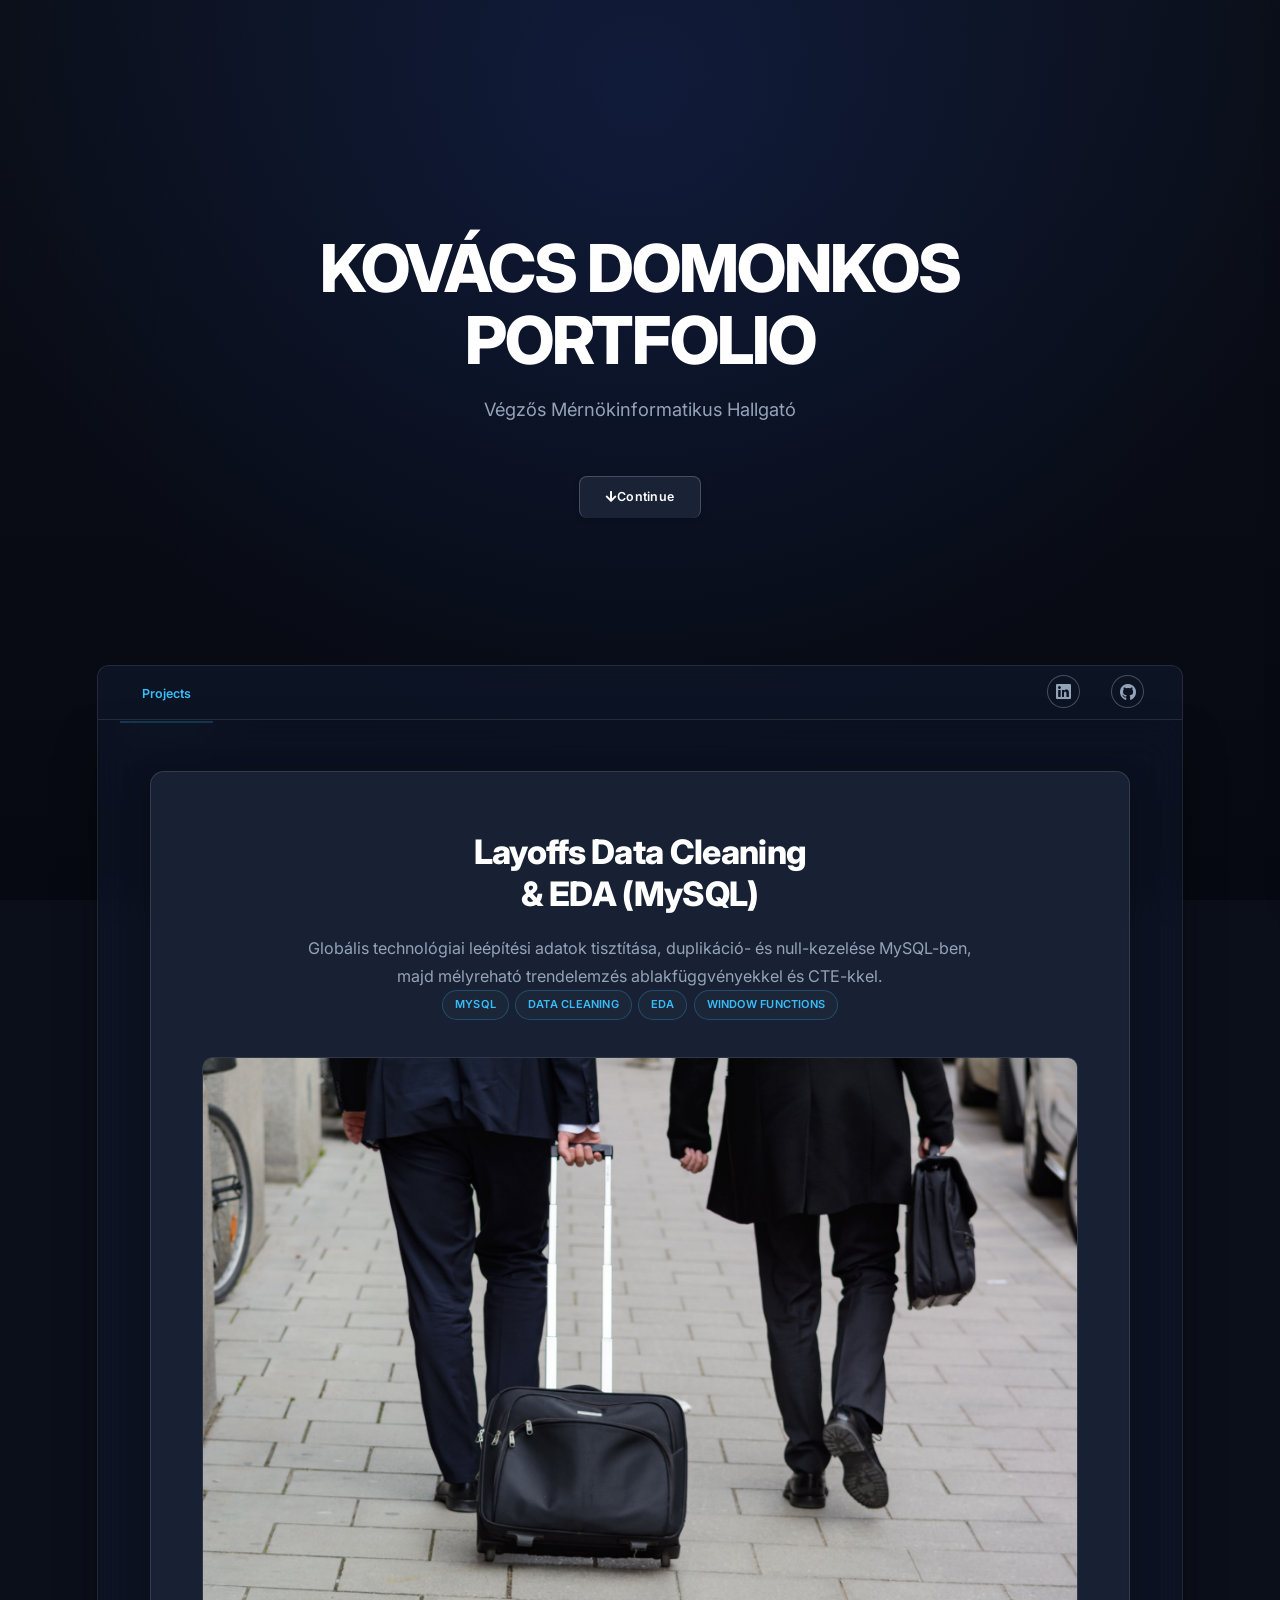
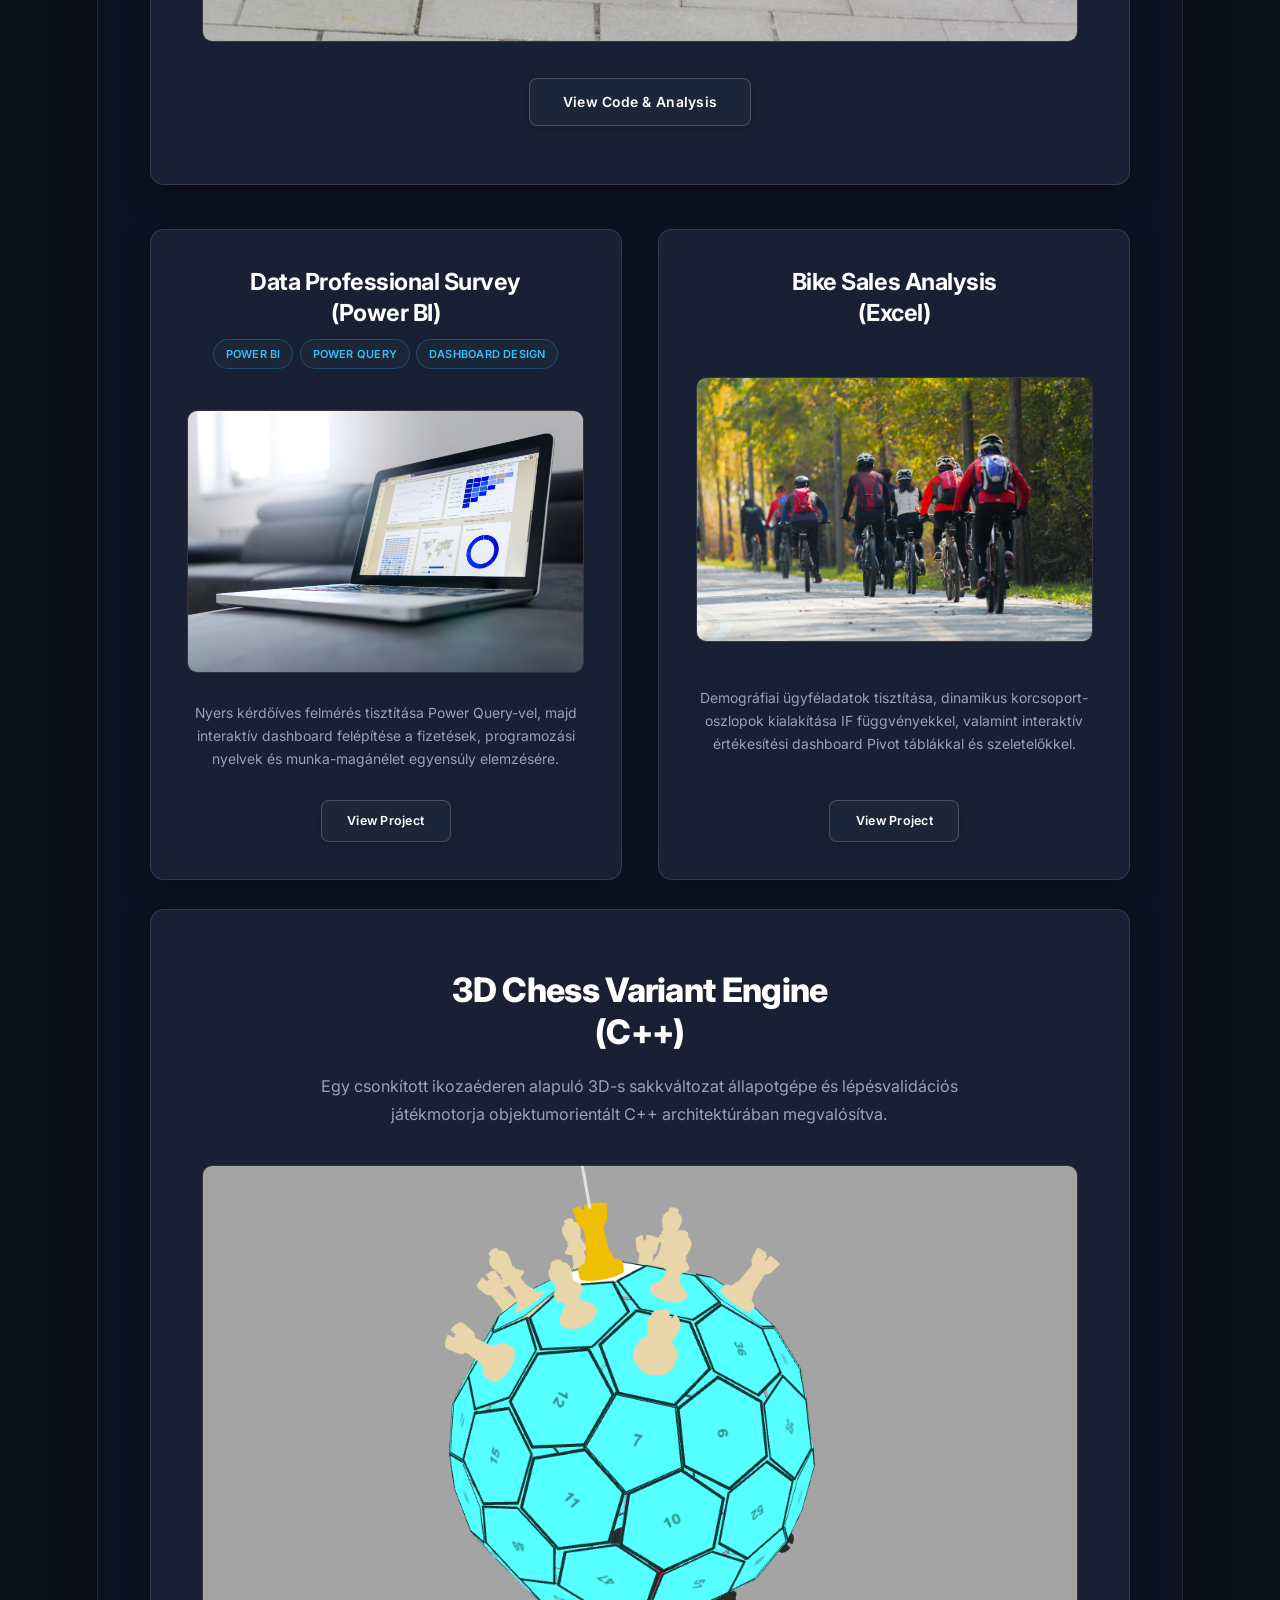
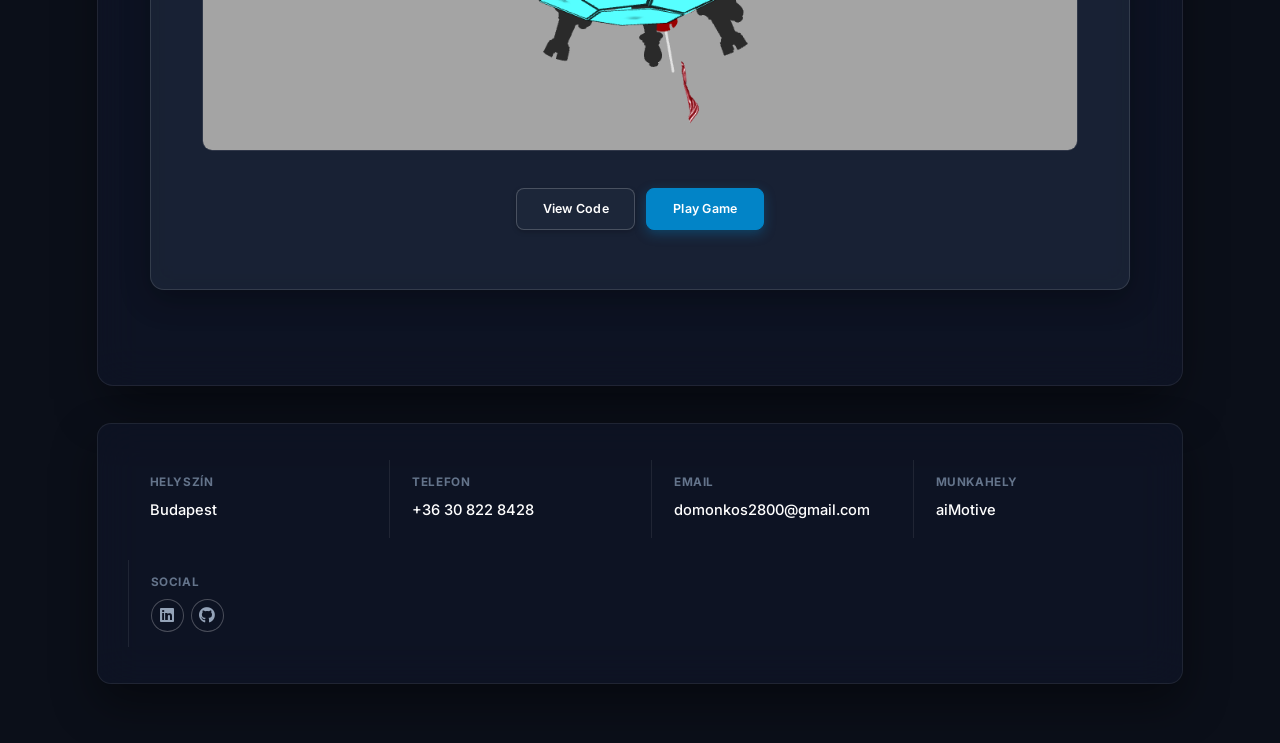
==== commit c490cd6f: "Add files via upload" ====
--- a/index.html
+++ b/index.html
@@ -19,18 +19,15 @@
 
 				<!-- Intro -->
 					<div id="intro">
-						<h1>Kovács Domonkos<br />
-						Portfolio</h1>
+						<h1>KOVÁCS DOMONKOS<br />
+						PORTFOLIO</h1>
 						<p>Végzős Mérnökinformatikus Hallgató</p>
 						<ul class="actions">
-							<li><a href="#header" class="button icon solid solo fa-arrow-down scrolly">Continue</a></li>
+							<a href="#nav" class="button icon solid solo fa-arrow-down scrolly">Continue</a>
 						</ul>	
 					</div>
 
-				<!-- Header -->
-					<header id="header">
-						<a href="index.html" class="logo">Projects</a>
-					</header>
+
 
 				<!-- Nav -->
 					<nav id="nav">
@@ -43,80 +40,108 @@
 						</ul>
 					</nav>
 
+
 				<!-- Main -->
 					<div id="main">
 
-						<!-- Featured Post -->
-							<article class="post featured">
-								<header class="major">
-									<h2><a href="https://github.com/kovdo23/SQL_Project/blob/main/README.md">Layoffs Data Cleaning<br />
-									& EDA (MySQL)</a></h2>
-									<p>Ebben a projektben globális leépítési adatokat tisztítottam meg, majd CTE-k és WINDOW függvények segítségével mélyreható elemzést végeztem.</p>
+						<!-- Featured Post: SQL Data Cleaning & EDA -->
+						<article class="post featured">
+							<header class="major">
+								<h2><a href="https://github.com/kovdo23/SQL_Project" target="_blank" rel="noopener">Layoffs Data Cleaning<br />& EDA (MySQL)</a></h2>
+								<p>Globális technológiai leépítési adatok tisztítása, duplikáció- és null-kezelése MySQL-ben, majd mélyreható trendelemzés ablakfüggvényekkel és CTE-kkel.</p>
+							<div class="tech-tags">
+								<span class="tag">MySQL</span>
+								<span class="tag">Data Cleaning</span>
+								<span class="tag">EDA</span>
+								<span class="tag">Window Functions</span>
+							</div>
+							</header>
+							<a href="https://github.com/kovdo23/SQL_Project" target="_blank" rel="noopener" class="image main"><img src="images/layoffs.jpg" alt="Layoffs SQL Project" /></a>
+							<ul class="actions special">
+								<li><a href="https://github.com/kovdo23/SQL_Project" target="_blank" rel="noopener" class="button large">View Code & Analysis</a></li>
+							</ul>
+						</article>
+
+						<!-- Posts Grid: 3 további projekt -->
+						<section class="posts">
+							
+							<!-- Power BI -->
+							<article>
+								<header>
+									<h2><a href="https://github.com/kovdo23/PowerBI_Project" target="_blank" rel="noopener">Data Professional Survey<br />(Power BI)</a></h2>
 								</header>
-								<a href="https://github.com/kovdo23/SQL_Project/blob/main/README.md" class="image main"><img src="images/layoffs.jpg" alt="" /></a>
+								<div class="tech-tags">
+									<span class="tag">Power BI</span>
+									<span class="tag">Power Query</span>
+									<span class="tag">Dashboard Design</span>
+								</div>
+								<a href="https://github.com/kovdo23/PowerBI_Project" target="_blank" rel="noopener" class="image fit"><img src="images/powerbi.jpg" alt="Power BI Dashboard" /></a>
+								<p>Nyers kérdőíves felmérés tisztítása Power Query-vel, majd interaktív dashboard felépítése a fizetések, programozási nyelvek és munka-magánélet egyensúly elemzésére.</p>
 								<ul class="actions special">
-									<li><a href="https://github.com/kovdo23/SQL_Project/blob/main/README.md" class="button large">View Project</a></li>
+									<li><a href="https://github.com/kovdo23/PowerBI_Project" target="_blank" rel="noopener" class="button">View Project</a></li>
 								</ul>
 							</article>
 
-						<!-- Posts -->
-							<section class="posts">
-								<article>
-									<header>
-										<h2><a href="https://github.com/kovdo23/Excel_Project/blob/main/README.md">Bike Sales Analysis<br /> 
-										(Excel)</a></h2>
-									</header>
-									<a href="https://github.com/kovdo23/Excel_Project/blob/main/README.md" class="image fit"><img src="images/bikers.jpg" alt="" /></a>
-									<p>Ebben a projektben ügyféladatokat tisztítottam és készítettem hozzá egy hasznos interaktív dashboardot.</p>
-									<ul class="actions special">
-										<li><a href="https://github.com/kovdo23/Excel_Project/blob/main/README.md" class="button">View Project</a></li>
-									</ul>
-								</article>
-								<article>
-									<header>
-										<h2><a href="https://github.com/kovdo23/PowerBI_Project/blob/main/README.md">DATA PROFESSIONAL SURVEY<br />
-										IN POWER BI</a></h2>
-									</header>
-									<a href="https://github.com/kovdo23/PowerBI_Project/blob/main/README.md" class="image fit"><img src="images/powerbi.jpg" alt="" /></a>
-									<p>Ebben a projektben munkáról szóló kérdőív adatait tisztítottam meg, majd egy interaktív Power BI dashboardot készítettem a fizetések és karrier-elégedettség vizsgálatára.</p>
-									<ul class="actions special">
-										<li><a href="https://github.com/kovdo23/PowerBI_Project/blob/main/README.md" class="button">View Project</a></li>
-									</ul>
-								</article>
-							</section>	
+							<!-- Excel -->
+							<article>
+								<header>
+									<h2><a href="https://github.com/kovdo23/Excel_Project" target="_blank" rel="noopener">Bike Sales Analysis<br />(Excel)</a></h2>
+								</header>
+								<a href="https://github.com/kovdo23/Excel_Project" target="_blank" rel="noopener" class="image fit"><img src="images/bikers.jpg" alt="Excel Dashboard" /></a>
+								<p>Demográfiai ügyféladatok tisztítása, dinamikus korcsoport-oszlopok kialakítása IF függvényekkel, valamint interaktív értékesítési dashboard Pivot táblákkal és szeletelőkkel.</p>
+								<ul class="actions special">
+									<li><a href="https://github.com/kovdo23/Excel_Project" target="_blank" rel="noopener" class="button">View Project</a></li>
+								</ul>
+							</article>
 
-					
-								
-						<section class="split contact">
+						</section>
+
+							<!-- 3D Chess C++ -->
+						<article class="post featured">
+							<header class="major">
+								<h2><a href="https://github.com/kovdo23/3D_Chess_Project" target="_blank" rel="noopener">3D Chess Variant Engine<br />(C++)</a></h2>
+								<p>Egy csonkított ikozaéderen alapuló 3D-s sakkváltozat állapotgépe és lépésvalidációs játékmotorja objektumorientált C++ architektúrában megvalósítva.<br />
+								</p>
+							</header>
+							<a href="https://github.com/kovdo23/3D_Chess_Project" target="_blank" rel="noopener" class="image main"><img src="images/sakk.png" alt="3D Chess Engine" /></a>
+							<ul class="actions special">
+								<li><a href="https://github.com/kovdo23/3D_Chess_Project" target="_blank" rel="noopener" class="button">View Code</a></li>
+								<li><a href="https://sakk.itk.ppke.hu/" target="_blank" rel="noopener" class="button primary">Play Game</a></li>
+							</ul>
+						</article>
+
+					</div><!-- /#main lezárása -->
+
+					<!-- Footer / Elérhetőségek -->
+					<footer id="footer">
+						<section class="split contact" style="width: 100%;">
 							<section class="alt">
-								<h3>Tartózkodási hely</h3>
+								<h3>Helyszín</h3>
 								<p>Budapest</p>
 							</section>
 							<section>
 								<h3>Telefon</h3>
-								<p><a href="#">+36 30 822 8428</a></p>
+								<p>+36 30 822 8428</p>
 							</section>
 							<section>
 								<h3>Email</h3>
-								<p><a href="#">domonkos2800@gmail.com</a></p>
+								<p>domonkos2800@gmail.com</p>
 							</section>
 							<section>
 								<h3>Munkahely</h3>
-								<p><a href="https://aimotive.com/">aiMotive</a></p>
+								<p><a href="https://aimotive.com/" target="_blank" rel="noopener">aiMotive</a></p>
 							</section>
 							<section>
 								<h3>Social</h3>
 								<ul class="icons alt">
-									<li><a href="#" class="icon brands alt fa-linkedin"><span class="label">LinkedIn</span></a></li>
-									<li><a href="https://github.com/kovdo23" class="icon brands alt fa-github"><span class="label">GitHub</span></a></li>
+									<li><a href="https://www.linkedin.com/in/kov%C3%A1cs-domonkos-31135323a/" target="_blank" rel="noopener" class="icon brands alt fa-linkedin"><span class="label">LinkedIn</span></a></li>
+									<li><a href="https://github.com/kovdo23" target="_blank" rel="noopener" class="icon brands alt fa-github"><span class="label">GitHub</span></a></li>
 								</ul>
 							</section>
 						</section>
+					</footer>	
+				
 
-				<!-- Copyright -->
-					<div id="copyright">
-						<ul><li>&copy; Untitled</li><li>Design: <a href="https://html5up.net">HTML5 UP</a></li></ul>
-					</div>
 
 			</div>
 
--- a/assets/css/main.css
+++ b/assets/css/main.css
@@ -1,10 +1,9 @@
 @import url(fontawesome-all.min.css);
-@import url("https://fonts.googleapis.com/css?family=Merriweather:300,700,300italic,700italic|Source+Sans+Pro:900");
+@import url("https://fonts.googleapis.com/css2?family=Inter:wght@300;400;500;600;700;800&family=Source+Sans+Pro:wght@700;900&display=swap");
 
 /*
-	Massively by HTML5 UP
-	html5up.net | @ajlkn
-	Free for personal and commercial use under the CCA 3.0 license (html5up.net/license)
+	Modernized Massively Theme - Dark Glassmorphism Edition
+	Original design: HTML5 UP | html5up.net
 */
 
 html, body, div, span, applet, object,
@@ -23,14 +22,18 @@
 	border: 0;
 	font-size: 100%;
 	font: inherit;
-	vertical-align: baseline;}
+	vertical-align: baseline;
+}
 
 article, aside, details, figcaption, figure,
 footer, header, hgroup, menu, nav, section {
-	display: block;}
+	display: block;
+}
 
 body {
 	line-height: 1;
+	-webkit-text-size-adjust: none;
+	background-color: #0b0f19;
 }
 
 ol, ul {
@@ -41,18 +44,14 @@
 	quotes: none;
 }
 
-	blockquote:before, blockquote:after, q:before, q:after {
-		content: '';
-		content: none;
-	}
+blockquote:before, blockquote:after, q:before, q:after {
+	content: '';
+	content: none;
+}
 
 table {
 	border-collapse: collapse;
 	border-spacing: 0;
-}
-
-body {
-	-webkit-text-size-adjust: none;
 }
 
 mark {
@@ -74,4616 +73,902 @@
 
 /* Basic */
 
-	@-ms-viewport {
-		width: device-width;
-	}
-
-	body {
-		-ms-overflow-style: scrollbar;
-	}
-
-	@media screen and (max-width: 480px) {
-
-		html, body {
-			min-width: 320px;
-		}
-
-	}
-
-	html {
-		box-sizing: border-box;
-	}
-
-	*, *:before, *:after {
-		box-sizing: inherit;
-	}
-
-	body {
-		background-color: #1e252d;
-	}
-
-		body.is-preload *, body.is-preload *:before, body.is-preload *:after {
-			-moz-animation: none !important;
-			-webkit-animation: none !important;
-			-ms-animation: none !important;
-			animation: none !important;
-			-moz-transition: none !important;
-			-webkit-transition: none !important;
-			-ms-transition: none !important;
-			transition: none !important;
-		}
-
-/* Type */
-
-	html {
-		font-size: 16pt;
-	}
-
-		@media screen and (max-width: 1680px) {
-
-			html {
-				font-size: 12pt;
-			}
-
-		}
-
-		@media screen and (max-width: 1280px) {
-
-			html {
-				font-size: 11pt;
-			}
-
-		}
-
-		@media screen and (max-width: 360px) {
-
-			html {
-				font-size: 10pt;
-			}
-
-		}
-
-	body {
-		color: #212931;
-	}
-
-	body, input, select, textarea {
-		font-family: "Merriweather", Georgia, serif;
-		font-weight: 300;
-		font-size: 1rem;
-		line-height: 2.375;
-	}
-
-	a {
-		-moz-transition: color 0.2s ease-in-out, background-color 0.2s ease-in-out, border-color 0.2s ease-in-out, box-shadow 0.2s ease-in-out;
-		-webkit-transition: color 0.2s ease-in-out, background-color 0.2s ease-in-out, border-color 0.2s ease-in-out, box-shadow 0.2s ease-in-out;
-		-ms-transition: color 0.2s ease-in-out, background-color 0.2s ease-in-out, border-color 0.2s ease-in-out, box-shadow 0.2s ease-in-out;
-		transition: color 0.2s ease-in-out, background-color 0.2s ease-in-out, border-color 0.2s ease-in-out, box-shadow 0.2s ease-in-out;
-		border-bottom: dotted 1px;
-		text-decoration: none;
-	}
-
-		a:hover {
-			border-bottom-color: transparent;
-		}
-
-	strong, b {
-		font-weight: 600;
-	}
-
-	em, i {
-		font-style: italic;
-	}
-
-	p {
-		text-align: justify;
-		margin: 0 0 2rem 0;
-	}
-
-	h1, h2, h3, h4, h5, h6 {
-		font-family: "Source Sans Pro", Helvetica, sans-serif;
-		font-weight: 900;
-		line-height: 1.5;
-		letter-spacing: 0.075em;
-		text-transform: uppercase;
-		margin: 0 0 1rem 0;
-	}
-
-		h1 a, h2 a, h3 a, h4 a, h5 a, h6 a {
-			border-bottom: 0;
-			color: inherit;
-			text-decoration: none;
-		}
-
-	h1 {
-		font-size: 4rem;
-		line-height: 1.1;
-		margin: 0 0 2rem 0;
-	}
-
-	h2 {
-		font-size: 1.75rem;
-		line-height: 1.3;
-		margin: 0 0 1.5rem 0;
-	}
-
-	h3 {
-		font-size: 1.25rem;
-		margin: 0 0 1.5rem 0;
-	}
-
-	h4 {
-		font-size: 1rem;
-	}
-
-	h5 {
-		font-size: 0.9rem;
-	}
-
-	h6 {
-		font-size: 0.8rem;
-	}
-
-	sub {
-		font-size: 0.8rem;
-		position: relative;
-		top: 0.5rem;
-	}
-
-	sup {
-		font-size: 0.8rem;
-		position: relative;
-		top: -0.5rem;
-	}
-
-	blockquote {
-		border-left: solid 4px;
-		font-style: italic;
-		margin: 0 0 2rem 0;
-		padding: 0.5rem 0 0.5rem 2rem;
-	}
-
-	code {
-		border: solid 2px;
-		font-family: "Courier New", monospace;
-		font-size: 0.9rem;
-		margin: 0 0.25rem;
-		padding: 0.25rem 0.65rem;
-	}
-
-	pre {
-		-webkit-overflow-scrolling: touch;
-		font-family: "Courier New", monospace;
-		font-size: 0.9rem;
-		margin: 0 0 2rem 0;
-	}
-
-		pre code {
-			display: block;
-			line-height: 1.75;
-			padding: 1rem 1.5rem;
-			overflow-x: auto;
-		}
-
-	hr {
-		border: 0;
-		border-bottom: solid 2px;
-		margin: 3rem 0;
-	}
-
-		hr.major {
-			margin: 5rem 0;
-		}
-
-	.align-left {
-		text-align: left;
-	}
-
-	.align-center {
-		text-align: center;
-	}
-
-	.align-right {
-		text-align: right;
-	}
-
-	input, select, textarea {
-		color: #212931;
-	}
-
-	a {
-		color: #212931;
-		border-bottom-color: rgba(33, 41, 49, 0.5);
-	}
-
-		a:hover {
-			border-bottom-color: transparent;
-			color: #18bfef !important;
-		}
-
-	strong, b {
-		color: #212931;
-	}
-
-	h1, h2, h3, h4, h5, h6 {
-		color: #212931;
-	}
-
-	blockquote {
-		border-left-color: #eeeeee;
-	}
-
-	code {
-		background: rgba(220, 220, 220, 0.25);
-		border-color: #eeeeee;
-	}
-
-	hr {
-		border-bottom-color: #eeeeee;
-	}
-
-/* Row */
-
-	.row {
-		display: flex;
-		flex-wrap: wrap;
-		box-sizing: border-box;
-		align-items: stretch;
-	}
-
-		.row > * {
-			box-sizing: border-box;
-		}
-
-		.row.gtr-uniform > * > :last-child {
-			margin-bottom: 0;
-		}
-
-		.row.aln-left {
-			justify-content: flex-start;
-		}
-
-		.row.aln-center {
-			justify-content: center;
-		}
-
-		.row.aln-right {
-			justify-content: flex-end;
-		}
-
-		.row.aln-top {
-			align-items: flex-start;
-		}
-
-		.row.aln-middle {
-			align-items: center;
-		}
-
-		.row.aln-bottom {
-			align-items: flex-end;
-		}
-
-		.row > .imp {
-			order: -1;
-		}
-
-		.row > .col-1 {
-			width: 8.33333%;
-		}
-
-		.row > .off-1 {
-			margin-left: 8.33333%;
-		}
-
-		.row > .col-2 {
-			width: 16.66667%;
-		}
-
-		.row > .off-2 {
-			margin-left: 16.66667%;
-		}
-
-		.row > .col-3 {
-			width: 25%;
-		}
-
-		.row > .off-3 {
-			margin-left: 25%;
-		}
-
-		.row > .col-4 {
-			width: 33.33333%;
-		}
-
-		.row > .off-4 {
-			margin-left: 33.33333%;
-		}
-
-		.row > .col-5 {
-			width: 41.66667%;
-		}
-
-		.row > .off-5 {
-			margin-left: 41.66667%;
-		}
-
-		.row > .col-6 {
-			width: 50%;
-		}
-
-		.row > .off-6 {
-			margin-left: 50%;
-		}
-
-		.row > .col-7 {
-			width: 58.33333%;
-		}
-
-		.row > .off-7 {
-			margin-left: 58.33333%;
-		}
-
-		.row > .col-8 {
-			width: 66.66667%;
-		}
-
-		.row > .off-8 {
-			margin-left: 66.66667%;
-		}
-
-		.row > .col-9 {
-			width: 75%;
-		}
-
-		.row > .off-9 {
-			margin-left: 75%;
-		}
-
-		.row > .col-10 {
-			width: 83.33333%;
-		}
-
-		.row > .off-10 {
-			margin-left: 83.33333%;
-		}
-
-		.row > .col-11 {
-			width: 91.66667%;
-		}
-
-		.row > .off-11 {
-			margin-left: 91.66667%;
-		}
-
-		.row > .col-12 {
-			width: 100%;
-		}
-
-		.row > .off-12 {
-			margin-left: 100%;
-		}
-
-		.row.gtr-0 {
-			margin-top: 0;
-			margin-left: 0rem;
-		}
-
-			.row.gtr-0 > * {
-				padding: 0 0 0 0rem;
-			}
-
-			.row.gtr-0.gtr-uniform {
-				margin-top: 0rem;
-			}
-
-				.row.gtr-0.gtr-uniform > * {
-					padding-top: 0rem;
-				}
-
-		.row.gtr-25 {
-			margin-top: 0;
-			margin-left: -0.375rem;
-		}
-
-			.row.gtr-25 > * {
-				padding: 0 0 0 0.375rem;
-			}
-
-			.row.gtr-25.gtr-uniform {
-				margin-top: -0.375rem;
-			}
-
-				.row.gtr-25.gtr-uniform > * {
-					padding-top: 0.375rem;
-				}
-
-		.row.gtr-50 {
-			margin-top: 0;
-			margin-left: -0.75rem;
-		}
-
-			.row.gtr-50 > * {
-				padding: 0 0 0 0.75rem;
-			}
-
-			.row.gtr-50.gtr-uniform {
-				margin-top: -0.75rem;
-			}
-
-				.row.gtr-50.gtr-uniform > * {
-					padding-top: 0.75rem;
-				}
-
-		.row {
-			margin-top: 0;
-			margin-left: -1.5rem;
-		}
-
-			.row > * {
-				padding: 0 0 0 1.5rem;
-			}
-
-			.row.gtr-uniform {
-				margin-top: -1.5rem;
-			}
-
-				.row.gtr-uniform > * {
-					padding-top: 1.5rem;
-				}
-
-		.row.gtr-150 {
-			margin-top: 0;
-			margin-left: -2.25rem;
-		}
-
-			.row.gtr-150 > * {
-				padding: 0 0 0 2.25rem;
-			}
-
-			.row.gtr-150.gtr-uniform {
-				margin-top: -2.25rem;
-			}
-
-				.row.gtr-150.gtr-uniform > * {
-					padding-top: 2.25rem;
-				}
-
-		.row.gtr-200 {
-			margin-top: 0;
-			margin-left: -3rem;
-		}
-
-			.row.gtr-200 > * {
-				padding: 0 0 0 3rem;
-			}
-
-			.row.gtr-200.gtr-uniform {
-				margin-top: -3rem;
-			}
-
-				.row.gtr-200.gtr-uniform > * {
-					padding-top: 3rem;
-				}
-
-		@media screen and (max-width: 1680px) {
-
-			.row {
-				display: flex;
-				flex-wrap: wrap;
-				box-sizing: border-box;
-				align-items: stretch;
-			}
-
-				.row > * {
-					box-sizing: border-box;
-				}
-
-				.row.gtr-uniform > * > :last-child {
-					margin-bottom: 0;
-				}
-
-				.row.aln-left {
-					justify-content: flex-start;
-				}
-
-				.row.aln-center {
-					justify-content: center;
-				}
-
-				.row.aln-right {
-					justify-content: flex-end;
-				}
-
-				.row.aln-top {
-					align-items: flex-start;
-				}
-
-				.row.aln-middle {
-					align-items: center;
-				}
-
-				.row.aln-bottom {
-					align-items: flex-end;
-				}
-
-				.row > .imp-xlarge {
-					order: -1;
-				}
-
-				.row > .col-1-xlarge {
-					width: 8.33333%;
-				}
-
-				.row > .off-1-xlarge {
-					margin-left: 8.33333%;
-				}
-
-				.row > .col-2-xlarge {
-					width: 16.66667%;
-				}
-
-				.row > .off-2-xlarge {
-					margin-left: 16.66667%;
-				}
-
-				.row > .col-3-xlarge {
-					width: 25%;
-				}
-
-				.row > .off-3-xlarge {
-					margin-left: 25%;
-				}
-
-				.row > .col-4-xlarge {
-					width: 33.33333%;
-				}
-
-				.row > .off-4-xlarge {
-					margin-left: 33.33333%;
-				}
-
-				.row > .col-5-xlarge {
-					width: 41.66667%;
-				}
-
-				.row > .off-5-xlarge {
-					margin-left: 41.66667%;
-				}
-
-				.row > .col-6-xlarge {
-					width: 50%;
-				}
-
-				.row > .off-6-xlarge {
-					margin-left: 50%;
-				}
-
-				.row > .col-7-xlarge {
-					width: 58.33333%;
-				}
-
-				.row > .off-7-xlarge {
-					margin-left: 58.33333%;
-				}
-
-				.row > .col-8-xlarge {
-					width: 66.66667%;
-				}
-
-				.row > .off-8-xlarge {
-					margin-left: 66.66667%;
-				}
-
-				.row > .col-9-xlarge {
-					width: 75%;
-				}
-
-				.row > .off-9-xlarge {
-					margin-left: 75%;
-				}
-
-				.row > .col-10-xlarge {
-					width: 83.33333%;
-				}
-
-				.row > .off-10-xlarge {
-					margin-left: 83.33333%;
-				}
-
-				.row > .col-11-xlarge {
-					width: 91.66667%;
-				}
-
-				.row > .off-11-xlarge {
-					margin-left: 91.66667%;
-				}
-
-				.row > .col-12-xlarge {
-					width: 100%;
-				}
-
-				.row > .off-12-xlarge {
-					margin-left: 100%;
-				}
-
-				.row.gtr-0 {
-					margin-top: 0;
-					margin-left: 0rem;
-				}
-
-					.row.gtr-0 > * {
-						padding: 0 0 0 0rem;
-					}
-
-					.row.gtr-0.gtr-uniform {
-						margin-top: 0rem;
-					}
-
-						.row.gtr-0.gtr-uniform > * {
-							padding-top: 0rem;
-						}
-
-				.row.gtr-25 {
-					margin-top: 0;
-					margin-left: -0.375rem;
-				}
-
-					.row.gtr-25 > * {
-						padding: 0 0 0 0.375rem;
-					}
-
-					.row.gtr-25.gtr-uniform {
-						margin-top: -0.375rem;
-					}
-
-						.row.gtr-25.gtr-uniform > * {
-							padding-top: 0.375rem;
-						}
-
-				.row.gtr-50 {
-					margin-top: 0;
-					margin-left: -0.75rem;
-				}
-
-					.row.gtr-50 > * {
-						padding: 0 0 0 0.75rem;
-					}
-
-					.row.gtr-50.gtr-uniform {
-						margin-top: -0.75rem;
-					}
-
-						.row.gtr-50.gtr-uniform > * {
-							padding-top: 0.75rem;
-						}
-
-				.row {
-					margin-top: 0;
-					margin-left: -1.5rem;
-				}
-
-					.row > * {
-						padding: 0 0 0 1.5rem;
-					}
-
-					.row.gtr-uniform {
-						margin-top: -1.5rem;
-					}
-
-						.row.gtr-uniform > * {
-							padding-top: 1.5rem;
-						}
-
-				.row.gtr-150 {
-					margin-top: 0;
-					margin-left: -2.25rem;
-				}
-
-					.row.gtr-150 > * {
-						padding: 0 0 0 2.25rem;
-					}
-
-					.row.gtr-150.gtr-uniform {
-						margin-top: -2.25rem;
-					}
-
-						.row.gtr-150.gtr-uniform > * {
-							padding-top: 2.25rem;
-						}
-
-				.row.gtr-200 {
-					margin-top: 0;
-					margin-left: -3rem;
-				}
-
-					.row.gtr-200 > * {
-						padding: 0 0 0 3rem;
-					}
-
-					.row.gtr-200.gtr-uniform {
-						margin-top: -3rem;
-					}
-
-						.row.gtr-200.gtr-uniform > * {
-							padding-top: 3rem;
-						}
-
-		}
-
-		@media screen and (max-width: 1280px) {
-
-			.row {
-				display: flex;
-				flex-wrap: wrap;
-				box-sizing: border-box;
-				align-items: stretch;
-			}
-
-				.row > * {
-					box-sizing: border-box;
-				}
-
-				.row.gtr-uniform > * > :last-child {
-					margin-bottom: 0;
-				}
-
-				.row.aln-left {
-					justify-content: flex-start;
-				}
-
-				.row.aln-center {
-					justify-content: center;
-				}
-
-				.row.aln-right {
-					justify-content: flex-end;
-				}
-
-				.row.aln-top {
-					align-items: flex-start;
-				}
-
-				.row.aln-middle {
-					align-items: center;
-				}
-
-				.row.aln-bottom {
-					align-items: flex-end;
-				}
-
-				.row > .imp-large {
-					order: -1;
-				}
-
-				.row > .col-1-large {
-					width: 8.33333%;
-				}
-
-				.row > .off-1-large {
-					margin-left: 8.33333%;
-				}
-
-				.row > .col-2-large {
-					width: 16.66667%;
-				}
-
-				.row > .off-2-large {
-					margin-left: 16.66667%;
-				}
-
-				.row > .col-3-large {
-					width: 25%;
-				}
-
-				.row > .off-3-large {
-					margin-left: 25%;
-				}
-
-				.row > .col-4-large {
-					width: 33.33333%;
-				}
-
-				.row > .off-4-large {
-					margin-left: 33.33333%;
-				}
-
-				.row > .col-5-large {
-					width: 41.66667%;
-				}
-
-				.row > .off-5-large {
-					margin-left: 41.66667%;
-				}
-
-				.row > .col-6-large {
-					width: 50%;
-				}
-
-				.row > .off-6-large {
-					margin-left: 50%;
-				}
-
-				.row > .col-7-large {
-					width: 58.33333%;
-				}
-
-				.row > .off-7-large {
-					margin-left: 58.33333%;
-				}
-
-				.row > .col-8-large {
-					width: 66.66667%;
-				}
-
-				.row > .off-8-large {
-					margin-left: 66.66667%;
-				}
-
-				.row > .col-9-large {
-					width: 75%;
-				}
-
-				.row > .off-9-large {
-					margin-left: 75%;
-				}
-
-				.row > .col-10-large {
-					width: 83.33333%;
-				}
-
-				.row > .off-10-large {
-					margin-left: 83.33333%;
-				}
-
-				.row > .col-11-large {
-					width: 91.66667%;
-				}
-
-				.row > .off-11-large {
-					margin-left: 91.66667%;
-				}
-
-				.row > .col-12-large {
-					width: 100%;
-				}
-
-				.row > .off-12-large {
-					margin-left: 100%;
-				}
-
-				.row.gtr-0 {
-					margin-top: 0;
-					margin-left: 0rem;
-				}
-
-					.row.gtr-0 > * {
-						padding: 0 0 0 0rem;
-					}
-
-					.row.gtr-0.gtr-uniform {
-						margin-top: 0rem;
-					}
-
-						.row.gtr-0.gtr-uniform > * {
-							padding-top: 0rem;
-						}
-
-				.row.gtr-25 {
-					margin-top: 0;
-					margin-left: -0.375rem;
-				}
-
-					.row.gtr-25 > * {
-						padding: 0 0 0 0.375rem;
-					}
-
-					.row.gtr-25.gtr-uniform {
-						margin-top: -0.375rem;
-					}
-
-						.row.gtr-25.gtr-uniform > * {
-							padding-top: 0.375rem;
-						}
-
-				.row.gtr-50 {
-					margin-top: 0;
-					margin-left: -0.75rem;
-				}
-
-					.row.gtr-50 > * {
-						padding: 0 0 0 0.75rem;
-					}
-
-					.row.gtr-50.gtr-uniform {
-						margin-top: -0.75rem;
-					}
-
-						.row.gtr-50.gtr-uniform > * {
-							padding-top: 0.75rem;
-						}
-
-				.row {
-					margin-top: 0;
-					margin-left: -1.5rem;
-				}
-
-					.row > * {
-						padding: 0 0 0 1.5rem;
-					}
-
-					.row.gtr-uniform {
-						margin-top: -1.5rem;
-					}
-
-						.row.gtr-uniform > * {
-							padding-top: 1.5rem;
-						}
-
-				.row.gtr-150 {
-					margin-top: 0;
-					margin-left: -2.25rem;
-				}
-
-					.row.gtr-150 > * {
-						padding: 0 0 0 2.25rem;
-					}
-
-					.row.gtr-150.gtr-uniform {
-						margin-top: -2.25rem;
-					}
-
-						.row.gtr-150.gtr-uniform > * {
-							padding-top: 2.25rem;
-						}
-
-				.row.gtr-200 {
-					margin-top: 0;
-					margin-left: -3rem;
-				}
-
-					.row.gtr-200 > * {
-						padding: 0 0 0 3rem;
-					}
-
-					.row.gtr-200.gtr-uniform {
-						margin-top: -3rem;
-					}
-
-						.row.gtr-200.gtr-uniform > * {
-							padding-top: 3rem;
-						}
-
-		}
-
-		@media screen and (max-width: 980px) {
-
-			.row {
-				display: flex;
-				flex-wrap: wrap;
-				box-sizing: border-box;
-				align-items: stretch;
-			}
-
-				.row > * {
-					box-sizing: border-box;
-				}
-
-				.row.gtr-uniform > * > :last-child {
-					margin-bottom: 0;
-				}
-
-				.row.aln-left {
-					justify-content: flex-start;
-				}
-
-				.row.aln-center {
-					justify-content: center;
-				}
-
-				.row.aln-right {
-					justify-content: flex-end;
-				}
-
-				.row.aln-top {
-					align-items: flex-start;
-				}
-
-				.row.aln-middle {
-					align-items: center;
-				}
-
-				.row.aln-bottom {
-					align-items: flex-end;
-				}
-
-				.row > .imp-medium {
-					order: -1;
-				}
-
-				.row > .col-1-medium {
-					width: 8.33333%;
-				}
-
-				.row > .off-1-medium {
-					margin-left: 8.33333%;
-				}
-
-				.row > .col-2-medium {
-					width: 16.66667%;
-				}
-
-				.row > .off-2-medium {
-					margin-left: 16.66667%;
-				}
-
-				.row > .col-3-medium {
-					width: 25%;
-				}
-
-				.row > .off-3-medium {
-					margin-left: 25%;
-				}
-
-				.row > .col-4-medium {
-					width: 33.33333%;
-				}
-
-				.row > .off-4-medium {
-					margin-left: 33.33333%;
-				}
-
-				.row > .col-5-medium {
-					width: 41.66667%;
-				}
-
-				.row > .off-5-medium {
-					margin-left: 41.66667%;
-				}
-
-				.row > .col-6-medium {
-					width: 50%;
-				}
-
-				.row > .off-6-medium {
-					margin-left: 50%;
-				}
-
-				.row > .col-7-medium {
-					width: 58.33333%;
-				}
-
-				.row > .off-7-medium {
-					margin-left: 58.33333%;
-				}
-
-				.row > .col-8-medium {
-					width: 66.66667%;
-				}
-
-				.row > .off-8-medium {
-					margin-left: 66.66667%;
-				}
-
-				.row > .col-9-medium {
-					width: 75%;
-				}
-
-				.row > .off-9-medium {
-					margin-left: 75%;
-				}
-
-				.row > .col-10-medium {
-					width: 83.33333%;
-				}
-
-				.row > .off-10-medium {
-					margin-left: 83.33333%;
-				}
-
-				.row > .col-11-medium {
-					width: 91.66667%;
-				}
-
-				.row > .off-11-medium {
-					margin-left: 91.66667%;
-				}
-
-				.row > .col-12-medium {
-					width: 100%;
-				}
-
-				.row > .off-12-medium {
-					margin-left: 100%;
-				}
-
-				.row.gtr-0 {
-					margin-top: 0;
-					margin-left: 0rem;
-				}
-
-					.row.gtr-0 > * {
-						padding: 0 0 0 0rem;
-					}
-
-					.row.gtr-0.gtr-uniform {
-						margin-top: 0rem;
-					}
-
-						.row.gtr-0.gtr-uniform > * {
-							padding-top: 0rem;
-						}
-
-				.row.gtr-25 {
-					margin-top: 0;
-					margin-left: -0.375rem;
-				}
-
-					.row.gtr-25 > * {
-						padding: 0 0 0 0.375rem;
-					}
-
-					.row.gtr-25.gtr-uniform {
-						margin-top: -0.375rem;
-					}
-
-						.row.gtr-25.gtr-uniform > * {
-							padding-top: 0.375rem;
-						}
-
-				.row.gtr-50 {
-					margin-top: 0;
-					margin-left: -0.75rem;
-				}
-
-					.row.gtr-50 > * {
-						padding: 0 0 0 0.75rem;
-					}
-
-					.row.gtr-50.gtr-uniform {
-						margin-top: -0.75rem;
-					}
-
-						.row.gtr-50.gtr-uniform > * {
-							padding-top: 0.75rem;
-						}
-
-				.row {
-					margin-top: 0;
-					margin-left: -1.5rem;
-				}
-
-					.row > * {
-						padding: 0 0 0 1.5rem;
-					}
-
-					.row.gtr-uniform {
-						margin-top: -1.5rem;
-					}
-
-						.row.gtr-uniform > * {
-							padding-top: 1.5rem;
-						}
-
-				.row.gtr-150 {
-					margin-top: 0;
-					margin-left: -2.25rem;
-				}
-
-					.row.gtr-150 > * {
-						padding: 0 0 0 2.25rem;
-					}
-
-					.row.gtr-150.gtr-uniform {
-						margin-top: -2.25rem;
-					}
-
-						.row.gtr-150.gtr-uniform > * {
-							padding-top: 2.25rem;
-						}
-
-				.row.gtr-200 {
-					margin-top: 0;
-					margin-left: -3rem;
-				}
-
-					.row.gtr-200 > * {
-						padding: 0 0 0 3rem;
-					}
-
-					.row.gtr-200.gtr-uniform {
-						margin-top: -3rem;
-					}
-
-						.row.gtr-200.gtr-uniform > * {
-							padding-top: 3rem;
-						}
-
-		}
-
-		@media screen and (max-width: 736px) {
-
-			.row {
-				display: flex;
-				flex-wrap: wrap;
-				box-sizing: border-box;
-				align-items: stretch;
-			}
-
-				.row > * {
-					box-sizing: border-box;
-				}
-
-				.row.gtr-uniform > * > :last-child {
-					margin-bottom: 0;
-				}
-
-				.row.aln-left {
-					justify-content: flex-start;
-				}
-
-				.row.aln-center {
-					justify-content: center;
-				}
-
-				.row.aln-right {
-					justify-content: flex-end;
-				}
-
-				.row.aln-top {
-					align-items: flex-start;
-				}
-
-				.row.aln-middle {
-					align-items: center;
-				}
-
-				.row.aln-bottom {
-					align-items: flex-end;
-				}
-
-				.row > .imp-small {
-					order: -1;
-				}
-
-				.row > .col-1-small {
-					width: 8.33333%;
-				}
-
-				.row > .off-1-small {
-					margin-left: 8.33333%;
-				}
-
-				.row > .col-2-small {
-					width: 16.66667%;
-				}
-
-				.row > .off-2-small {
-					margin-left: 16.66667%;
-				}
-
-				.row > .col-3-small {
-					width: 25%;
-				}
-
-				.row > .off-3-small {
-					margin-left: 25%;
-				}
-
-				.row > .col-4-small {
-					width: 33.33333%;
-				}
-
-				.row > .off-4-small {
-					margin-left: 33.33333%;
-				}
-
-				.row > .col-5-small {
-					width: 41.66667%;
-				}
-
-				.row > .off-5-small {
-					margin-left: 41.66667%;
-				}
-
-				.row > .col-6-small {
-					width: 50%;
-				}
-
-				.row > .off-6-small {
-					margin-left: 50%;
-				}
-
-				.row > .col-7-small {
-					width: 58.33333%;
-				}
-
-				.row > .off-7-small {
-					margin-left: 58.33333%;
-				}
-
-				.row > .col-8-small {
-					width: 66.66667%;
-				}
-
-				.row > .off-8-small {
-					margin-left: 66.66667%;
-				}
-
-				.row > .col-9-small {
-					width: 75%;
-				}
-
-				.row > .off-9-small {
-					margin-left: 75%;
-				}
-
-				.row > .col-10-small {
-					width: 83.33333%;
-				}
-
-				.row > .off-10-small {
-					margin-left: 83.33333%;
-				}
-
-				.row > .col-11-small {
-					width: 91.66667%;
-				}
-
-				.row > .off-11-small {
-					margin-left: 91.66667%;
-				}
-
-				.row > .col-12-small {
-					width: 100%;
-				}
-
-				.row > .off-12-small {
-					margin-left: 100%;
-				}
-
-				.row.gtr-0 {
-					margin-top: 0;
-					margin-left: 0rem;
-				}
-
-					.row.gtr-0 > * {
-						padding: 0 0 0 0rem;
-					}
-
-					.row.gtr-0.gtr-uniform {
-						margin-top: 0rem;
-					}
-
-						.row.gtr-0.gtr-uniform > * {
-							padding-top: 0rem;
-						}
-
-				.row.gtr-25 {
-					margin-top: 0;
-					margin-left: -0.375rem;
-				}
-
-					.row.gtr-25 > * {
-						padding: 0 0 0 0.375rem;
-					}
-
-					.row.gtr-25.gtr-uniform {
-						margin-top: -0.375rem;
-					}
-
-						.row.gtr-25.gtr-uniform > * {
-							padding-top: 0.375rem;
-						}
-
-				.row.gtr-50 {
-					margin-top: 0;
-					margin-left: -0.75rem;
-				}
-
-					.row.gtr-50 > * {
-						padding: 0 0 0 0.75rem;
-					}
-
-					.row.gtr-50.gtr-uniform {
-						margin-top: -0.75rem;
-					}
-
-						.row.gtr-50.gtr-uniform > * {
-							padding-top: 0.75rem;
-						}
-
-				.row {
-					margin-top: 0;
-					margin-left: -1.5rem;
-				}
-
-					.row > * {
-						padding: 0 0 0 1.5rem;
-					}
-
-					.row.gtr-uniform {
-						margin-top: -1.5rem;
-					}
-
-						.row.gtr-uniform > * {
-							padding-top: 1.5rem;
-						}
-
-				.row.gtr-150 {
-					margin-top: 0;
-					margin-left: -2.25rem;
-				}
-
-					.row.gtr-150 > * {
-						padding: 0 0 0 2.25rem;
-					}
-
-					.row.gtr-150.gtr-uniform {
-						margin-top: -2.25rem;
-					}
-
-						.row.gtr-150.gtr-uniform > * {
-							padding-top: 2.25rem;
-						}
-
-				.row.gtr-200 {
-					margin-top: 0;
-					margin-left: -3rem;
-				}
-
-					.row.gtr-200 > * {
-						padding: 0 0 0 3rem;
-					}
-
-					.row.gtr-200.gtr-uniform {
-						margin-top: -3rem;
-					}
-
-						.row.gtr-200.gtr-uniform > * {
-							padding-top: 3rem;
-						}
-
-		}
-
-		@media screen and (max-width: 480px) {
-
-			.row {
-				display: flex;
-				flex-wrap: wrap;
-				box-sizing: border-box;
-				align-items: stretch;
-			}
-
-				.row > * {
-					box-sizing: border-box;
-				}
-
-				.row.gtr-uniform > * > :last-child {
-					margin-bottom: 0;
-				}
-
-				.row.aln-left {
-					justify-content: flex-start;
-				}
-
-				.row.aln-center {
-					justify-content: center;
-				}
-
-				.row.aln-right {
-					justify-content: flex-end;
-				}
-
-				.row.aln-top {
-					align-items: flex-start;
-				}
-
-				.row.aln-middle {
-					align-items: center;
-				}
-
-				.row.aln-bottom {
-					align-items: flex-end;
-				}
-
-				.row > .imp-xsmall {
-					order: -1;
-				}
-
-				.row > .col-1-xsmall {
-					width: 8.33333%;
-				}
-
-				.row > .off-1-xsmall {
-					margin-left: 8.33333%;
-				}
-
-				.row > .col-2-xsmall {
-					width: 16.66667%;
-				}
-
-				.row > .off-2-xsmall {
-					margin-left: 16.66667%;
-				}
-
-				.row > .col-3-xsmall {
-					width: 25%;
-				}
-
-				.row > .off-3-xsmall {
-					margin-left: 25%;
-				}
-
-				.row > .col-4-xsmall {
-					width: 33.33333%;
-				}
-
-				.row > .off-4-xsmall {
-					margin-left: 33.33333%;
-				}
-
-				.row > .col-5-xsmall {
-					width: 41.66667%;
-				}
-
-				.row > .off-5-xsmall {
-					margin-left: 41.66667%;
-				}
-
-				.row > .col-6-xsmall {
-					width: 50%;
-				}
-
-				.row > .off-6-xsmall {
-					margin-left: 50%;
-				}
-
-				.row > .col-7-xsmall {
-					width: 58.33333%;
-				}
-
-				.row > .off-7-xsmall {
-					margin-left: 58.33333%;
-				}
-
-				.row > .col-8-xsmall {
-					width: 66.66667%;
-				}
-
-				.row > .off-8-xsmall {
-					margin-left: 66.66667%;
-				}
-
-				.row > .col-9-xsmall {
-					width: 75%;
-				}
-
-				.row > .off-9-xsmall {
-					margin-left: 75%;
-				}
-
-				.row > .col-10-xsmall {
-					width: 83.33333%;
-				}
-
-				.row > .off-10-xsmall {
-					margin-left: 83.33333%;
-				}
-
-				.row > .col-11-xsmall {
-					width: 91.66667%;
-				}
-
-				.row > .off-11-xsmall {
-					margin-left: 91.66667%;
-				}
-
-				.row > .col-12-xsmall {
-					width: 100%;
-				}
-
-				.row > .off-12-xsmall {
-					margin-left: 100%;
-				}
-
-				.row.gtr-0 {
-					margin-top: 0;
-					margin-left: 0rem;
-				}
-
-					.row.gtr-0 > * {
-						padding: 0 0 0 0rem;
-					}
-
-					.row.gtr-0.gtr-uniform {
-						margin-top: 0rem;
-					}
-
-						.row.gtr-0.gtr-uniform > * {
-							padding-top: 0rem;
-						}
-
-				.row.gtr-25 {
-					margin-top: 0;
-					margin-left: -0.375rem;
-				}
-
-					.row.gtr-25 > * {
-						padding: 0 0 0 0.375rem;
-					}
-
-					.row.gtr-25.gtr-uniform {
-						margin-top: -0.375rem;
-					}
-
-						.row.gtr-25.gtr-uniform > * {
-							padding-top: 0.375rem;
-						}
-
-				.row.gtr-50 {
-					margin-top: 0;
-					margin-left: -0.75rem;
-				}
-
-					.row.gtr-50 > * {
-						padding: 0 0 0 0.75rem;
-					}
-
-					.row.gtr-50.gtr-uniform {
-						margin-top: -0.75rem;
-					}
-
-						.row.gtr-50.gtr-uniform > * {
-							padding-top: 0.75rem;
-						}
-
-				.row {
-					margin-top: 0;
-					margin-left: -1.5rem;
-				}
-
-					.row > * {
-						padding: 0 0 0 1.5rem;
-					}
-
-					.row.gtr-uniform {
-						margin-top: -1.5rem;
-					}
-
-						.row.gtr-uniform > * {
-							padding-top: 1.5rem;
-						}
-
-				.row.gtr-150 {
-					margin-top: 0;
-					margin-left: -2.25rem;
-				}
-
-					.row.gtr-150 > * {
-						padding: 0 0 0 2.25rem;
-					}
-
-					.row.gtr-150.gtr-uniform {
-						margin-top: -2.25rem;
-					}
-
-						.row.gtr-150.gtr-uniform > * {
-							padding-top: 2.25rem;
-						}
-
-				.row.gtr-200 {
-					margin-top: 0;
-					margin-left: -3rem;
-				}
-
-					.row.gtr-200 > * {
-						padding: 0 0 0 3rem;
-					}
-
-					.row.gtr-200.gtr-uniform {
-						margin-top: -3rem;
-					}
-
-						.row.gtr-200.gtr-uniform > * {
-							padding-top: 3rem;
-						}
-
-		}
-
-		@media screen and (max-width: 360px) {
-
-			.row {
-				display: flex;
-				flex-wrap: wrap;
-				box-sizing: border-box;
-				align-items: stretch;
-			}
-
-				.row > * {
-					box-sizing: border-box;
-				}
-
-				.row.gtr-uniform > * > :last-child {
-					margin-bottom: 0;
-				}
-
-				.row.aln-left {
-					justify-content: flex-start;
-				}
-
-				.row.aln-center {
-					justify-content: center;
-				}
-
-				.row.aln-right {
-					justify-content: flex-end;
-				}
-
-				.row.aln-top {
-					align-items: flex-start;
-				}
-
-				.row.aln-middle {
-					align-items: center;
-				}
-
-				.row.aln-bottom {
-					align-items: flex-end;
-				}
-
-				.row > .imp-xxsmall {
-					order: -1;
-				}
-
-				.row > .col-1-xxsmall {
-					width: 8.33333%;
-				}
-
-				.row > .off-1-xxsmall {
-					margin-left: 8.33333%;
-				}
-
-				.row > .col-2-xxsmall {
-					width: 16.66667%;
-				}
-
-				.row > .off-2-xxsmall {
-					margin-left: 16.66667%;
-				}
-
-				.row > .col-3-xxsmall {
-					width: 25%;
-				}
-
-				.row > .off-3-xxsmall {
-					margin-left: 25%;
-				}
-
-				.row > .col-4-xxsmall {
-					width: 33.33333%;
-				}
-
-				.row > .off-4-xxsmall {
-					margin-left: 33.33333%;
-				}
-
-				.row > .col-5-xxsmall {
-					width: 41.66667%;
-				}
-
-				.row > .off-5-xxsmall {
-					margin-left: 41.66667%;
-				}
-
-				.row > .col-6-xxsmall {
-					width: 50%;
-				}
-
-				.row > .off-6-xxsmall {
-					margin-left: 50%;
-				}
-
-				.row > .col-7-xxsmall {
-					width: 58.33333%;
-				}
-
-				.row > .off-7-xxsmall {
-					margin-left: 58.33333%;
-				}
-
-				.row > .col-8-xxsmall {
-					width: 66.66667%;
-				}
-
-				.row > .off-8-xxsmall {
-					margin-left: 66.66667%;
-				}
-
-				.row > .col-9-xxsmall {
-					width: 75%;
-				}
-
-				.row > .off-9-xxsmall {
-					margin-left: 75%;
-				}
-
-				.row > .col-10-xxsmall {
-					width: 83.33333%;
-				}
-
-				.row > .off-10-xxsmall {
-					margin-left: 83.33333%;
-				}
-
-				.row > .col-11-xxsmall {
-					width: 91.66667%;
-				}
-
-				.row > .off-11-xxsmall {
-					margin-left: 91.66667%;
-				}
-
-				.row > .col-12-xxsmall {
-					width: 100%;
-				}
-
-				.row > .off-12-xxsmall {
-					margin-left: 100%;
-				}
-
-				.row.gtr-0 {
-					margin-top: 0;
-					margin-left: 0rem;
-				}
-
-					.row.gtr-0 > * {
-						padding: 0 0 0 0rem;
-					}
-
-					.row.gtr-0.gtr-uniform {
-						margin-top: 0rem;
-					}
-
-						.row.gtr-0.gtr-uniform > * {
-							padding-top: 0rem;
-						}
-
-				.row.gtr-25 {
-					margin-top: 0;
-					margin-left: -0.375rem;
-				}
-
-					.row.gtr-25 > * {
-						padding: 0 0 0 0.375rem;
-					}
-
-					.row.gtr-25.gtr-uniform {
-						margin-top: -0.375rem;
-					}
-
-						.row.gtr-25.gtr-uniform > * {
-							padding-top: 0.375rem;
-						}
-
-				.row.gtr-50 {
-					margin-top: 0;
-					margin-left: -0.75rem;
-				}
-
-					.row.gtr-50 > * {
-						padding: 0 0 0 0.75rem;
-					}
-
-					.row.gtr-50.gtr-uniform {
-						margin-top: -0.75rem;
-					}
-
-						.row.gtr-50.gtr-uniform > * {
-							padding-top: 0.75rem;
-						}
-
-				.row {
-					margin-top: 0;
-					margin-left: -1.5rem;
-				}
-
-					.row > * {
-						padding: 0 0 0 1.5rem;
-					}
-
-					.row.gtr-uniform {
-						margin-top: -1.5rem;
-					}
-
-						.row.gtr-uniform > * {
-							padding-top: 1.5rem;
-						}
-
-				.row.gtr-150 {
-					margin-top: 0;
-					margin-left: -2.25rem;
-				}
-
-					.row.gtr-150 > * {
-						padding: 0 0 0 2.25rem;
-					}
-
-					.row.gtr-150.gtr-uniform {
-						margin-top: -2.25rem;
-					}
-
-						.row.gtr-150.gtr-uniform > * {
-							padding-top: 2.25rem;
-						}
-
-				.row.gtr-200 {
-					margin-top: 0;
-					margin-left: -3rem;
-				}
-
-					.row.gtr-200 > * {
-						padding: 0 0 0 3rem;
-					}
-
-					.row.gtr-200.gtr-uniform {
-						margin-top: -3rem;
-					}
-
-						.row.gtr-200.gtr-uniform > * {
-							padding-top: 3rem;
-						}
-
-		}
-
-/* Box */
-
-	.box {
-		border: solid 2px;
+@-ms-viewport {
+	width: device-width;
+}
+
+body {
+	-ms-overflow-style: scrollbar;
+}
+
+@media screen and (max-width: 480px) {
+	html, body {
+		min-width: 320px;
+	}
+}
+
+html {
+	box-sizing: border-box;
+	font-size: 16pt;
+}
+
+@media screen and (max-width: 1680px) {
+	html { font-size: 13pt; }
+}
+
+@media screen and (max-width: 1280px) {
+	html { font-size: 11pt; }
+}
+
+@media screen and (max-width: 360px) {
+	html { font-size: 10pt; }
+}
+
+*, *:before, *:after {
+	box-sizing: inherit;
+}
+
+body.is-preload *, body.is-preload *:before, body.is-preload *:after {
+	-moz-animation: none !important;
+	-webkit-animation: none !important;
+	-ms-animation: none !important;
+	animation: none !important;
+	-moz-transition: none !important;
+	-webkit-transition: none !important;
+	-ms-transition: none !important;
+	transition: none !important;
+}
+
+/* Typography */
+
+body {
+	color: #94a3b8;
+	font-family: 'Inter', -apple-system, BlinkMacSystemFont, "Segoe UI", Roboto, Helvetica, Arial, sans-serif;
+	font-weight: 400;
+	font-size: 1rem;
+	line-height: 1.75;
+}
+
+input, select, textarea {
+	font-family: 'Inter', -apple-system, BlinkMacSystemFont, "Segoe UI", Roboto, sans-serif;
+	font-weight: 400;
+	font-size: 1rem;
+	line-height: 1.75;
+	color: #ffffff;
+}
+
+a {
+	-moz-transition: color 0.2s ease-in-out, border-color 0.2s ease-in-out;
+	-webkit-transition: color 0.2s ease-in-out, border-color 0.2s ease-in-out;
+	transition: color 0.2s ease-in-out, border-color 0.2s ease-in-out;
+	color: #38bdf8;
+	border-bottom: dotted 1px rgba(56, 189, 248, 0.4);
+	text-decoration: none;
+}
+
+a:hover {
+	border-bottom-color: transparent;
+	color: #7dd3fc !important;
+}
+
+strong, b {
+	font-weight: 600;
+	color: #ffffff;
+}
+
+em, i {
+	font-style: italic;
+}
+
+p {
+	text-align: left;
+	margin: 0 0 1.5rem 0;
+	color: #94a3b8;
+}
+
+h1, h2, h3, h4, h5, h6 {
+	font-family: 'Inter', "Source Sans Pro", sans-serif;
+	font-weight: 700;
+	line-height: 1.35;
+	letter-spacing: -0.02em;
+	color: #ffffff;
+	margin: 0 0 1rem 0;
+}
+
+h1 a, h2 a, h3 a, h4 a, h5 a, h6 a {
+	border-bottom: 0;
+	color: inherit;
+	text-decoration: none;
+}
+
+h1 {
+	font-size: 3.5rem;
+	line-height: 1.15;
+	margin: 0 0 1.5rem 0;
+	letter-spacing: -0.03em;
+}
+
+h2 {
+	font-size: 1.85rem;
+	line-height: 1.3;
+	margin: 0 0 1.25rem 0;
+}
+
+h3 {
+	font-size: 1.35rem;
+	margin: 0 0 1rem 0;
+}
+
+h4 { font-size: 1.1rem; }
+h5 { font-size: 0.95rem; }
+h6 { font-size: 0.85rem; }
+
+hr {
+	border: 0;
+	border-bottom: solid 1px rgba(255, 255, 255, 0.1);
+	margin: 3rem 0;
+}
+
+hr.major {
+	margin: 4rem 0;
+}
+
+/* Tech Stack Badges / Tags */
+
+.tech-tags {
+	display: flex;
+	gap: 0.45rem;
+	justify-content: center;
+	align-items: center;
+	margin-bottom: 1.25rem;
+	flex-wrap: wrap;
+}
+
+.tag {
+	background: rgba(30, 41, 59, 0.85);
+	color: #38bdf8;
+	font-size: 0.75rem;
+	font-weight: 600;
+	padding: 0.3rem 0.8rem;
+	border-radius: 9999px;
+	border: 1px solid rgba(56, 189, 248, 0.25);
+	letter-spacing: 0.02em;
+	text-transform: uppercase;
+}
+
+/* Button */
+
+input[type="submit"],
+input[type="reset"],
+input[type="button"],
+button,
+.button {
+	-moz-appearance: none;
+	-webkit-appearance: none;
+	-ms-appearance: none;
+	appearance: none;
+	transition: background-color 0.2s ease, border-color 0.2s ease, color 0.2s ease, transform 0.15s ease, box-shadow 0.2s ease;
+	border: 1px solid rgba(255, 255, 255, 0.2);
+	border-radius: 8px;
+	cursor: pointer;
+	display: inline-block;
+	font-family: 'Inter', sans-serif;
+	font-size: 0.85rem;
+	font-weight: 600;
+	letter-spacing: 0.02em;
+	height: 2.85rem;
+	line-height: 2.75rem;
+	padding: 0 1.75rem;
+	text-align: center;
+	text-decoration: none;
+	white-space: nowrap;
+	background-color: rgba(30, 41, 59, 0.8);
+	color: #ffffff !important;
+	box-shadow: 0 2px 5px rgba(0, 0, 0, 0.2);
+}
+
+.button:hover,
+button:hover,
+input[type="submit"]:hover {
+	border-color: #38bdf8;
+	background-color: rgba(56, 189, 248, 0.15);
+	color: #38bdf8 !important;
+	transform: translateY(-1px);
+	box-shadow: 0 4px 15px rgba(56, 189, 248, 0.25);
+}
+
+.button.primary,
+button.primary,
+input[type="submit"].primary {
+	background-color: #0284c7;
+	border-color: #0284c7;
+	color: #ffffff !important;
+	box-shadow: 0 4px 12px rgba(2, 132, 199, 0.35);
+}
+
+.button.primary:hover,
+button.primary:hover,
+input[type="submit"].primary:hover {
+	background-color: #38bdf8;
+	border-color: #38bdf8;
+	color: #0b0f19 !important;
+}
+
+.button.large {
+	font-size: 0.95rem;
+	height: 3.25rem;
+	line-height: 3.15rem;
+	padding: 0 2.25rem;
+}
+
+.button.small {
+	font-size: 0.75rem;
+	height: 2.25rem;
+	line-height: 2.15rem;
+	padding: 0 1rem;
+}
+
+.button.disabled, .button:disabled {
+	pointer-events: none;
+	opacity: 0.4;
+}
+
+/* Image */
+
+.image {
+	border: 0;
+	display: inline-block;
+	position: relative;
+	border-radius: 10px;
+	overflow: hidden;
+}
+
+.image img {
+	display: block;
+	width: 100%;
+	border-radius: 10px;
+	transition: transform 0.35s ease;
+	border: 1px solid rgba(255, 255, 255, 0.1);
+	box-shadow: 0 4px 20px rgba(0, 0, 0, 0.3);
+}
+
+a.image:hover img {
+	transform: scale(1.02);
+}
+
+.image.fit {
+	display: block;
+	margin: 1.5rem 0 2rem 0;
+	width: 100%;
+}
+
+.image.main {
+	display: block;
+	margin: 2.5rem 0;
+	width: 100%;
+}
+
+/* Wrapper & Background */
+
+#wrapper {
+	transition: opacity 0.5s ease;
+	position: relative;
+	z-index: 1;
+	overflow: hidden;
+}
+
+#wrapper > .bg {
+	position: fixed;
+	top: 0;
+	left: 0;
+	width: 100vw;
+	height: 100vh;
+	background-color: #0b0f19;
+	background-image: 
+		radial-gradient(circle at 50% 10%, rgba(30, 58, 138, 0.3), transparent 65%),
+		linear-gradient(180deg, #0b0f19 0%, #060911 100%);
+	z-index: -1;
+}
+
+#wrapper > .bg.fixed {
+	position: fixed;
+	width: 100vw;
+	height: 100vh;
+}
+
+#wrapper.fade-in:before {
+	pointer-events: none;
+	transition: opacity 0.8s ease-in-out;
+	background: #0b0f19;
+	content: '';
+	display: block;
+	height: 100%;
+	left: 0;
+	opacity: 0;
+	position: fixed;
+	top: 0;
+	width: 100%;
+}
+
+body.is-preload #wrapper.fade-in:before {
+	opacity: 1;
+}
+
+/* Intro */
+
+#intro {
+	color: #ffffff;
+	padding: 7rem 3rem 5rem 3rem;
+	display: flex;
+	flex-direction: column;
+	align-items: center;
+	justify-content: center;
+	position: relative;
+	text-align: center;
+	z-index: 1;
+	min-height: 80vh;
+}
+
+#intro h1 {
+	color: #ffffff;
+	font-size: 4.5rem;
+	font-weight: 800;
+	letter-spacing: -0.03em;
+	line-height: 1.1;
+	margin-bottom: 1.25rem;
+}
+
+#intro p {
+	color: #94a3b8;
+	font-size: 1.25rem;
+	line-height: 1.6;
+	text-align: center;
+	max-width: 42rem;
+	margin: 0 auto 2.5rem auto;
+}
+
+#intro .actions {
+	margin-top: 1rem;
+}
+
+#intro + #header {
+	margin-top: -15rem;
+}
+
+#intro + #header .logo {
+	transform: translateY(2rem);
+	opacity: 0;
+	visibility: hidden;
+}
+
+#intro.hidden + #header .logo {
+	transform: translateY(0);
+	opacity: 1;
+	visibility: visible;
+}
+
+@media screen and (max-width: 736px) {
+	#intro {
+		padding: 4rem 1.5rem;
+		min-height: 70vh;
+	}
+	#intro h1 {
+		font-size: 2.85rem;
+	}
+	#intro p {
+		font-size: 1.05rem;
+	}
+}
+
+/* Header */
+
+#header {
+	color: #ffffff;
+	display: flex;
+	flex-direction: column;
+	align-items: center;
+	justify-content: flex-end;
+	pointer-events: none;
+	height: 16rem;
+	padding-bottom: 6rem;
+	position: relative;
+	z-index: 2;
+}
+
+#header .logo {
+	pointer-events: auto;
+	border: 1px solid rgba(255, 255, 255, 0.25);
+	background: rgba(30, 41, 59, 0.6);
+	backdrop-filter: blur(10px);
+	-webkit-backdrop-filter: blur(10px);
+	border-radius: 8px;
+	color: #ffffff;
+	font-family: 'Inter', sans-serif;
+	font-size: 1.4rem;
+	font-weight: 700;
+	padding: 0.65rem 1.5rem;
+	letter-spacing: 0.05em;
+	text-transform: uppercase;
+	transition: all 0.2s ease;
+}
+
+#header .logo:hover {
+	border-color: #38bdf8 !important;
+	color: #38bdf8 !important;
+	background: rgba(56, 189, 248, 0.1);
+}
+
+/* Nav */
+
+#nav {
+	display: flex;
+	background: rgba(15, 23, 42, 0.75);
+	backdrop-filter: blur(16px);
+	-webkit-backdrop-filter: blur(16px);
+	border: 1px solid rgba(255, 255, 255, 0.1);
+	border-radius: 12px 12px 0 0;
+	height: 3.75rem;
+	line-height: 3.75rem;
+	margin: -3.75rem auto 0 auto;
+	position: relative;
+	width: calc(100% - 4rem);
+	max-width: 74rem;
+	z-index: 2;
+	padding: 0 1.5rem;
+}
+
+#nav ul.links {
+	display: flex;
+	flex-grow: 1;
+	list-style: none;
+	margin: 0;
+	padding: 0;
+}
+
+#nav ul.links li a {
+	display: block;
+	color: #94a3b8;
+	font-size: 0.85rem;
+	font-weight: 600;
+	padding: 0 1.5rem;
+	border-bottom: 0;
+	transition: color 0.2s ease;
+}
+
+#nav ul.links li.active a {
+	color: #38bdf8;
+	border-bottom: 2px solid #38bdf8;
+}
+
+#nav ul.links li a:hover {
+	color: #ffffff !important;
+}
+
+#nav ul.icons {
+	display: flex;
+	align-items: center;
+	margin: 0;
+	padding: 0;
+}
+
+#nav ul.icons li a {
+	border-bottom: 0;
+	color: #94a3b8;
+	font-size: 1.15rem;
+	padding: 0 0.65rem;
+	transition: color 0.2s ease;
+}
+
+#nav ul.icons li a:hover {
+	color: #38bdf8 !important;
+}
+
+@media screen and (max-width: 980px) {
+	#nav { display: none; }
+}
+
+/* ==========================================================================
+   Main - Dark-mode / Glassmorphism kártyás elrendezés
+   ========================================================================== */
+
+#main {
+	background: rgba(15, 23, 42, 0.6);
+	backdrop-filter: blur(20px);
+	-webkit-backdrop-filter: blur(20px);
+	border: 1px solid rgba(255, 255, 255, 0.08);
+	border-top: none;
+	position: relative;
+	margin: 0 auto;
+	width: calc(100% - 4rem);
+	max-width: 74rem;
+	z-index: 2;
+	padding: 3.5rem;
+	border-radius: 0 0 16px 16px;
+	box-shadow: 0 25px 50px -12px rgba(0, 0, 0, 0.5);
+}
+
+/* Featured Post (Kiemelt kártya) */
+
+#main > .post.featured {
+	background: rgba(30, 41, 59, 0.7);
+	backdrop-filter: blur(12px);
+	-webkit-backdrop-filter: blur(12px);
+	border: 1px solid rgba(255, 255, 255, 0.12);
+	border-radius: 14px;
+	padding: 4rem 3.5rem;
+	margin-bottom: 3rem;
+	text-align: center;
+	box-shadow: 0 10px 30px rgba(0, 0, 0, 0.3);
+	transition: transform 0.25s ease, box-shadow 0.25s ease, border-color 0.25s ease;
+}
+
+#main > .post.featured:hover {
+	transform: translateY(-4px);
+	box-shadow: 0 20px 40px rgba(0, 0, 0, 0.45);
+	border-color: rgba(56, 189, 248, 0.4);
+}
+
+#main > .post.featured header.major {
+	margin-bottom: 2.5rem;
+}
+
+#main > .post.featured header.major h2 {
+	font-size: 2.3rem;
+	font-weight: 800;
+	line-height: 1.25;
+	color: #ffffff;
+}
+
+#main > .post.featured header.major p {
+	font-size: 1.1rem;
+	max-width: 46rem;
+	margin: 0.75rem auto 0 auto;
+	color: #94a3b8;
+	text-align: center;
+}
+
+/* Posts Grid (Rács elrendezés) */
+
+#main > .posts {
+	display: grid;
+	grid-template-columns: repeat(2, 1fr);
+	gap: 2.5rem;
+	width: 100%;
+	padding: 0;
+	margin-bottom: 2rem;
+}
+
+#main > .posts > article {
+	background: rgba(30, 41, 59, 0.7);
+	backdrop-filter: blur(12px);
+	-webkit-backdrop-filter: blur(12px);
+	border: 1px solid rgba(255, 255, 255, 0.12);
+	border-radius: 14px;
+	padding: 2.5rem;
+	display: flex;
+	flex-direction: column;
+	justify-content: space-between;
+	text-align: center;
+	box-shadow: 0 10px 30px rgba(0, 0, 0, 0.3);
+	transition: transform 0.25s ease, box-shadow 0.25s ease, border-color 0.25s ease;
+}
+
+#main > .posts > article:hover {
+	transform: translateY(-5px);
+	box-shadow: 0 20px 40px rgba(0, 0, 0, 0.45);
+	border-color: rgba(56, 189, 248, 0.4);
+}
+
+#main > .posts > article header h2 {
+	font-size: 1.6rem;
+	font-weight: 700;
+	line-height: 1.3;
+	margin-bottom: 0.75rem;
+	color: #ffffff;
+}
+
+#main > .posts > article p {
+	color: #94a3b8;
+	font-size: 0.95rem;
+	line-height: 1.65;
+	margin-bottom: 2rem;
+	text-align: center;
+}
+
+@media screen and (max-width: 980px) {
+	#main {
+		padding: 2rem 1.5rem;
+		width: calc(100% - 2rem);
+	}
+	#main > .post.featured {
+		padding: 2.5rem 1.5rem;
 		margin-bottom: 2rem;
-		padding: 1.5rem;
-	}
-
-		.box > :last-child,
-		.box > :last-child > :last-child,
-		.box > :last-child > :last-child > :last-child {
-			margin-bottom: 0;
-		}
-
-		.box.alt {
-			border: 0;
-			border-radius: 0;
-			padding: 0;
-		}
-
-	.box {
-		border-color: #eeeeee;
-	}
-
-/* Button */
-
-	input[type="submit"],
-	input[type="reset"],
-	input[type="button"],
-	button,
-	.button {
-		-moz-appearance: none;
-		-webkit-appearance: none;
-		-ms-appearance: none;
-		appearance: none;
-		-moz-transition: background-color 0.2s ease-in-out, box-shadow 0.2s ease-in-out, color 0.2s ease-in-out;
-		-webkit-transition: background-color 0.2s ease-in-out, box-shadow 0.2s ease-in-out, color 0.2s ease-in-out;
-		-ms-transition: background-color 0.2s ease-in-out, box-shadow 0.2s ease-in-out, color 0.2s ease-in-out;
-		transition: background-color 0.2s ease-in-out, box-shadow 0.2s ease-in-out, color 0.2s ease-in-out;
-		border: 0;
-		border-radius: 0;
-		cursor: pointer;
-		display: inline-block;
-		font-family: "Source Sans Pro", Helvetica, sans-serif;
-		font-size: 0.8rem;
-		font-weight: 900;
-		letter-spacing: 0.075em;
-		height: 3rem;
-		line-height: 3rem;
-		padding: 0 2rem;
-		text-align: center;
-		text-decoration: none;
-		text-transform: uppercase;
-		white-space: nowrap;
-	}
-
-		input[type="submit"].icon:before,
-		input[type="reset"].icon:before,
-		input[type="button"].icon:before,
-		button.icon:before,
-		.button.icon:before {
-			margin-right: 0.5rem;
-		}
-
-		input[type="submit"].icon.solo,
-		input[type="reset"].icon.solo,
-		input[type="button"].icon.solo,
-		button.icon.solo,
-		.button.icon.solo {
-			position: relative;
-			width: 4rem;
-			height: 4rem;
-			line-height: 4rem;
-			border-radius: 4rem;
-			text-indent: 4rem;
-			overflow: hidden;
-			padding: 0;
-			white-space: nowrap;
-		}
-
-			input[type="submit"].icon.solo:before,
-			input[type="reset"].icon.solo:before,
-			input[type="button"].icon.solo:before,
-			button.icon.solo:before,
-			.button.icon.solo:before {
-				position: absolute;
-				display: block;
-				top: 0;
-				left: 0;
-				width: inherit;
-				height: inherit;
-				line-height: inherit;
-				font-size: 1.25rem;
-				margin-right: 0;
-				text-align: center;
-				text-indent: 0;
-			}
-
-		input[type="submit"].fit,
-		input[type="reset"].fit,
-		input[type="button"].fit,
-		button.fit,
-		.button.fit {
-			width: 100%;
-		}
-
-		input[type="submit"].small,
-		input[type="reset"].small,
-		input[type="button"].small,
-		button.small,
-		.button.small {
-			font-size: 0.7rem;
-			height: 2.5rem;
-			line-height: 2.5rem;
-			padding: 0 1.5rem;
-		}
-
-		input[type="submit"].large,
-		input[type="reset"].large,
-		input[type="button"].large,
-		button.large,
-		.button.large {
-			font-size: 0.9rem;
-			height: 3.5rem;
-			line-height: 3.5rem;
-			padding: 0 2.75rem;
-		}
-
-		@media screen and (max-width: 980px) {
-
-			input[type="submit"],
-			input[type="reset"],
-			input[type="button"],
-			button,
-			.button {
-				font-size: 0.9rem;
-				height: 3.25rem;
-				line-height: 3.25rem;
-			}
-
-				input[type="submit"].large,
-				input[type="reset"].large,
-				input[type="button"].large,
-				button.large,
-				.button.large {
-					font-size: 1rem;
-					height: 3.75rem;
-					line-height: 3.75rem;
-				}
-
-		}
-
-		input[type="submit"].disabled, input[type="submit"]:disabled,
-		input[type="reset"].disabled,
-		input[type="reset"]:disabled,
-		input[type="button"].disabled,
-		input[type="button"]:disabled,
-		button.disabled,
-		button:disabled,
-		.button.disabled,
-		.button:disabled {
-			pointer-events: none;
-			opacity: 0.25;
-		}
-
-	input[type="submit"],
-	input[type="reset"],
-	input[type="button"],
-	button,
-	.button {
-		background-color: transparent;
-		box-shadow: inset 0 0 0 2px #212931;
-		color: #212931 !important;
-	}
-
-		input[type="submit"]:hover,
-		input[type="reset"]:hover,
-		input[type="button"]:hover,
-		button:hover,
-		.button:hover {
-			box-shadow: inset 0 0 0 2px #18bfef;
-			color: #18bfef !important;
-		}
-
-		input[type="submit"].primary,
-		input[type="reset"].primary,
-		input[type="button"].primary,
-		button.primary,
-		.button.primary {
-			background-color: #212931;
-			box-shadow: none;
-			color: #ffffff !important;
-		}
-
-			input[type="submit"].primary:hover,
-			input[type="reset"].primary:hover,
-			input[type="button"].primary:hover,
-			button.primary:hover,
-			.button.primary:hover {
-				background-color: #18bfef;
-			}
-
-/* Form */
-
-	form {
-		margin: 0 0 2rem 0;
-	}
-
-		form > :last-child {
-			margin-bottom: 0;
-		}
-
-		form > .fields {
-			display: -moz-flex;
-			display: -webkit-flex;
-			display: -ms-flex;
-			display: flex;
-			-moz-flex-wrap: wrap;
-			-webkit-flex-wrap: wrap;
-			-ms-flex-wrap: wrap;
-			flex-wrap: wrap;
-			width: calc(100% + 3rem);
-			margin: -1.5rem 0 2rem -1.5rem;
-		}
-
-			form > .fields > .field {
-				-moz-flex-grow: 0;
-				-webkit-flex-grow: 0;
-				-ms-flex-grow: 0;
-				flex-grow: 0;
-				-moz-flex-shrink: 0;
-				-webkit-flex-shrink: 0;
-				-ms-flex-shrink: 0;
-				flex-shrink: 0;
-				padding: 1.5rem 0 0 1.5rem;
-				width: calc(100% - 1.5rem);
-			}
-
-				form > .fields > .field.half {
-					width: calc(50% - 0.75rem);
-				}
-
-				form > .fields > .field.third {
-					width: calc(100%/3 - 0.5rem);
-				}
-
-				form > .fields > .field.quarter {
-					width: calc(25% - 0.375rem);
-				}
-
-		@media screen and (max-width: 480px) {
-
-			form > .fields {
-				width: calc(100% + 3rem);
-				margin: -1.5rem 0 2rem -1.5rem;
-			}
-
-				form > .fields > .field {
-					padding: 1.5rem 0 0 1.5rem;
-					width: calc(100% - 1.5rem);
-				}
-
-					form > .fields > .field.half {
-						width: calc(100% - 1.5rem);
-					}
-
-					form > .fields > .field.third {
-						width: calc(100% - 1.5rem);
-					}
-
-					form > .fields > .field.quarter {
-						width: calc(100% - 1.5rem);
-					}
-
-		}
-
-	label {
-		display: block;
-		font-family: "Source Sans Pro", Helvetica, sans-serif;
-		font-weight: 900;
-		line-height: 1.5;
-		letter-spacing: 0.075em;
-		font-size: 0.8rem;
-		text-transform: uppercase;
-		margin: 0 0 0.75rem 0;
-	}
-
-		@media screen and (max-width: 980px) {
-
-			label {
-				font-size: 0.9rem;
-			}
-
-		}
-
-	input[type="text"],
-	input[type="password"],
-	input[type="email"],
-	select,
-	textarea {
-		-moz-appearance: none;
-		-webkit-appearance: none;
-		-ms-appearance: none;
-		appearance: none;
-		background: transparent;
-		border-radius: 0;
-		border: solid 2px;
-		color: inherit;
-		display: block;
-		outline: 0;
-		padding: 0 1rem;
-		text-decoration: none;
+	}
+	#main > .posts {
+		grid-template-columns: 1fr;
+		gap: 2rem;
+	}
+}
+
+/* --- IKONOK ÉS GOMBOK VISSZAÁLLÍTÁSA --- */
+
+.icon {
+    text-decoration: none;
+    border-bottom: none;
+    position: relative;
+}
+
+.icon:before {
+    -moz-osx-font-smoothing: grayscale;
+    -webkit-font-smoothing: antialiased;
+    display: inline-block;
+    font-style: normal;
+    font-variant: normal;
+    text-rendering: auto;
+    line-height: inherit;
+    text-transform: none !important;
+    font-family: 'Font Awesome 5 Free';
+    font-weight: 400;
+}
+
+.icon.brands:before {
+    font-family: 'Font Awesome 5 Brands';
+}
+
+.icon.solid:before {
+    font-weight: 900;
+}
+
+/* Elrejti a szöveget, hogy csak a logó látszódjon */
+.icon > .label {
+    display: none;
+}
+
+/* Navigációban lévő ikonok formázása */
+#nav ul.icons {
+    display: flex;
+    align-items: center;
+    list-style: none;
+    margin: 0;
+    padding: 0;
+}
+
+#nav ul.icons li {
+    padding: 0 0.4rem;
+}
+
+#nav ul.icons li a.icon:before {
+    width: 2.25rem;
+    height: 2.25rem;
+    line-height: 2.25rem;
+    display: inline-block;
+    text-align: center;
+    border-radius: 100%;
+    font-size: 1.15rem;
+    box-shadow: inset 0 0 0 1px rgba(255, 255, 255, 0.25);
+    color: #94a3b8;
+    transition: all 0.2s ease;
+}
+
+#nav ul.icons li a.icon:hover:before {
+    box-shadow: inset 0 0 0 1px #38bdf8;
+    color: #38bdf8 !important;
+}
+
+/* Footerben lévő ikonok formázása */
+#footer ul.icons.alt {
+    display: flex;
+    gap: 0.5rem;
+    list-style: none;
+    padding: 0;
+    margin: 0;
+}
+
+#footer ul.icons.alt li a.icon:before {
+    width: 2.25rem;
+    height: 2.25rem;
+    line-height: 2.25rem;
+    display: inline-block;
+    text-align: center;
+    border-radius: 100%;
+    font-size: 1.1rem;
+    box-shadow: inset 0 0 0 1px rgba(255, 255, 255, 0.25);
+    color: #94a3b8;
+    transition: all 0.2s ease;
+}
+
+#footer ul.icons.alt li a.icon:hover:before {
+    box-shadow: inset 0 0 0 1px #38bdf8;
+    color: #38bdf8 !important;
+}
+
+/* Footer / Contact (Sötét üveghatású) */
+
+#footer {
+	background: rgba(15, 23, 42, 0.6);
+	backdrop-filter: blur(20px);
+	-webkit-backdrop-filter: blur(20px);
+	border: 1px solid rgba(255, 255, 255, 0.08);
+	border-radius: 14px;
+	box-shadow: 0 20px 45px rgba(0, 0, 0, 0.4);
+	margin: 2.5rem auto 4rem auto;
+	width: calc(100% - 4rem);
+	max-width: 74rem;
+	z-index: 2;
+	position: relative;
+	overflow: hidden;
+}
+
+#footer > section.split.contact {
+	display: grid;
+	grid-template-columns: repeat(auto-fit, minmax(220px, 1fr));
+	padding: 2.5rem 2rem;
+	gap: 1.5rem;
+}
+
+#footer > section.split.contact > section {
+	padding: 1rem 1.5rem;
+	border-left: 1px solid rgba(255, 255, 255, 0.08);
+	display: flex;
+	flex-direction: column;
+	justify-content: center;
+}
+
+#footer > section.split.contact > section:first-child {
+	border-left: none;
+}
+
+#footer h3 {
+	font-size: 0.8rem;
+	font-weight: 700;
+	letter-spacing: 0.05em;
+	text-transform: uppercase;
+	color: #64748b;
+	margin-bottom: 0.5rem;
+}
+
+#footer p {
+	font-size: 1rem;
+	font-weight: 500;
+	color: #ffffff;
+	margin: 0;
+}
+
+#footer p a {
+	color: #ffffff;
+	border-bottom: 1px solid transparent;
+}
+
+#footer p a:hover {
+	color: #38bdf8 !important;
+	border-bottom-color: #38bdf8;
+}
+
+#footer ul.icons {
+	display: flex;
+	gap: 0.75rem;
+	margin: 0;
+	padding: 0;
+}
+
+#footer ul.icons li a {
+	border-bottom: none;
+	color: #94a3b8;
+	font-size: 1.25rem;
+	transition: color 0.2s ease;
+}
+
+#footer ul.icons li a:hover {
+	color: #38bdf8 !important;
+}
+
+@media screen and (max-width: 736px) {
+	#footer > section.split.contact {
+		grid-template-columns: 1fr;
+	}
+	#footer > section.split.contact > section {
+		border-left: none;
+		border-top: 1px solid rgba(255, 255, 255, 0.08);
+		padding: 1.25rem 0;
+	}
+	#footer > section.split.contact > section:first-child {
+		border-top: none;
+	}
+}
+
+/* Actions */
+
+ul.actions {
+	display: flex;
+	justify-content: center;
+	align-items: center;
+	gap: 0.75rem;
+	list-style: none;
+	padding: 0;
+	margin: 0;
+}
+
+ul.actions.special {
+	justify-content: center;
+	width: 100%;
+}
+
+@media screen and (max-width: 480px) {
+	ul.actions {
+		flex-direction: column;
 		width: 100%;
 	}
-
-		input[type="text"]:invalid,
-		input[type="password"]:invalid,
-		input[type="email"]:invalid,
-		select:invalid,
-		textarea:invalid {
-			box-shadow: none;
-		}
-
-	select {
-		background-size: 1.25rem;
-		background-repeat: no-repeat;
-		background-position: calc(100% - 1rem) center;
-		height: 3rem;
-		padding-right: 3rem;
-		text-overflow: ellipsis;
-	}
-
-		select:focus::-ms-value {
-			background-color: transparent;
-		}
-
-		select::-ms-expand {
-			display: none;
-		}
-
-	input[type="text"],
-	input[type="password"],
-	input[type="email"],
-	select {
-		height: 3rem;
-	}
-
-	textarea {
-		padding: 0.75rem 1rem;
-	}
-
-	input[type="checkbox"],
-	input[type="radio"] {
-		-moz-appearance: none;
-		-webkit-appearance: none;
-		-ms-appearance: none;
-		appearance: none;
-		display: block;
-		float: left;
-		margin-right: -2rem;
-		opacity: 0;
-		width: 1rem;
-		z-index: -1;
-	}
-
-		input[type="checkbox"] + label,
-		input[type="radio"] + label {
-			text-decoration: none;
-			cursor: pointer;
-			display: inline-block;
-			font-size: 1rem;
-			letter-spacing: 0;
-			font-family: "Merriweather", Georgia, serif;
-			text-transform: none;
-			font-weight: 300;
-			padding-left: 2.8rem;
-			padding-right: 1rem;
-			position: relative;
-		}
-
-			input[type="checkbox"] + label:before,
-			input[type="radio"] + label:before {
-				-moz-osx-font-smoothing: grayscale;
-				-webkit-font-smoothing: antialiased;
-				display: inline-block;
-				font-style: normal;
-				font-variant: normal;
-				text-rendering: auto;
-				line-height: 1;
-				text-transform: none !important;
-				font-family: 'Font Awesome 5 Free';
-				font-weight: 900;
-			}
-
-			input[type="checkbox"] + label:before,
-			input[type="radio"] + label:before {
-				border-radius: 0;
-				border: solid 2px;
-				content: '';
-				display: inline-block;
-				font-size: 0.8rem;
-				height: 1.8rem;
-				left: 0;
-				line-height: 1.65rem;
-				position: absolute;
-				text-align: center;
-				top: -0.125rem;
-				width: 1.8rem;
-			}
-
-		input[type="checkbox"]:checked + label:before,
-		input[type="radio"]:checked + label:before {
-			content: '\f00c';
-		}
-
-	input[type="checkbox"] + label:before {
-		border-radius: 0;
-	}
-
-	input[type="radio"] + label:before {
-		border-radius: 100%;
-	}
-
-	::-webkit-input-placeholder {
-		opacity: 1.0;
-	}
-
-	:-moz-placeholder {
-		opacity: 1.0;
-	}
-
-	::-moz-placeholder {
-		opacity: 1.0;
-	}
-
-	:-ms-input-placeholder {
-		opacity: 1.0;
-	}
-
-	label {
-		color: #212931;
-	}
-
-	input[type="text"],
-	input[type="password"],
-	input[type="email"],
-	select,
-	textarea {
-		border-color: #eeeeee;
-	}
-
-		input[type="text"]:focus,
-		input[type="password"]:focus,
-		input[type="email"]:focus,
-		select:focus,
-		textarea:focus {
-			border-color: #18bfef;
-		}
-
-	select {
-		background-image: url("data:image/svg+xml;charset=utf8,%3Csvg xmlns='http://www.w3.org/2000/svg' width='40' height='40' preserveAspectRatio='none' viewBox='0 0 40 40'%3E%3Cpath d='M9.4,12.3l10.4,10.4l10.4-10.4c0.2-0.2,0.5-0.4,0.9-0.4c0.3,0,0.6,0.1,0.9,0.4l3.3,3.3c0.2,0.2,0.4,0.5,0.4,0.9 c0,0.4-0.1,0.6-0.4,0.9L20.7,31.9c-0.2,0.2-0.5,0.4-0.9,0.4c-0.3,0-0.6-0.1-0.9-0.4L4.3,17.3c-0.2-0.2-0.4-0.5-0.4-0.9 c0-0.4,0.1-0.6,0.4-0.9l3.3-3.3c0.2-0.2,0.5-0.4,0.9-0.4S9.1,12.1,9.4,12.3z' fill='%23eeeeee' /%3E%3C/svg%3E");
-	}
-
-		select option {
-			background-color: #ffffff;
-			color: #212931;
-		}
-
-	.select-wrapper:before {
-		color: #eeeeee;
-	}
-
-	input[type="checkbox"] + label,
-	input[type="radio"] + label {
-		color: #212931;
-	}
-
-		input[type="checkbox"] + label:before,
-		input[type="radio"] + label:before {
-			border-color: #eeeeee;
-		}
-
-	input[type="checkbox"]:checked + label:before,
-	input[type="radio"]:checked + label:before {
-		background-color: #212931;
-		border-color: #212931;
-		color: #ffffff;
-	}
-
-	input[type="checkbox"]:focus + label:before,
-	input[type="radio"]:focus + label:before {
-		border-color: #18bfef;
-	}
-
-	::-webkit-input-placeholder {
-		color: #909498 !important;
-	}
-
-	:-moz-placeholder {
-		color: #909498 !important;
-	}
-
-	::-moz-placeholder {
-		color: #909498 !important;
-	}
-
-	:-ms-input-placeholder {
-		color: #909498 !important;
-	}
-
-	.formerize-placeholder {
-		color: #909498 !important;
-	}
-
-/* Icon */
-
-	.icon {
-		text-decoration: none;
-		border-bottom: none;
-		position: relative;
-	}
-
-		.icon:before {
-			-moz-osx-font-smoothing: grayscale;
-			-webkit-font-smoothing: antialiased;
-			display: inline-block;
-			font-style: normal;
-			font-variant: normal;
-			text-rendering: auto;
-			line-height: 1;
-			text-transform: none !important;
-			font-family: 'Font Awesome 5 Free';
-			font-weight: 400;
-		}
-
-		.icon > .label {
-			display: none;
-		}
-
-		.icon:before {
-			line-height: inherit;
-		}
-
-		.icon.solid:before {
-			font-weight: 900;
-		}
-
-		.icon.brands:before {
-			font-family: 'Font Awesome 5 Brands';
-		}
-
-/* Image */
-
-	.image {
-		border: 0;
-		display: inline-block;
-		position: relative;
-	}
-
-		.image img {
-			display: block;
-		}
-
-		.image.left, .image.right {
-			max-width: 40%;
-		}
-
-			.image.left img, .image.right img {
-				width: 100%;
-			}
-
-		.image.left {
-			float: left;
-			margin: 0 2rem 2rem 0;
-			top: 0.75rem;
-		}
-
-		.image.right {
-			float: right;
-			margin: 0 0 2rem 2rem;
-			top: 0.75rem;
-		}
-
-		.image.fit {
-			display: block;
-			margin: 2.5rem 0;
-			width: 100%;
-		}
-
-			.image.fit:first-child {
-				margin-top: 0;
-			}
-
-			.image.fit img {
-				width: 100%;
-			}
-
-		.image.main {
-			display: block;
-			margin: 4rem 0;
-			width: 100%;
-		}
-
-			.image.main:first-child {
-				margin-top: 0;
-			}
-
-			.image.main img {
-				width: 100%;
-			}
-
-		@media screen and (max-width: 736px) {
-
-			.image.fit {
-				margin: 2rem 0;
-			}
-
-			.image.main {
-				margin: 2rem 0;
-			}
-
-		}
-
-	a.image {
-		overflow: hidden;
-	}
-
-		a.image img {
-			-moz-transition: -moz-transform 0.2s ease-out;
-			-webkit-transition: -webkit-transform 0.2s ease-out;
-			-ms-transition: -ms-transform 0.2s ease-out;
-			transition: transform 0.2s ease-out;
-		}
-
-		a.image:hover img {
-			-moz-transform: scale(1.05);
-			-webkit-transform: scale(1.05);
-			-ms-transform: scale(1.05);
-			transform: scale(1.05);
-		}
-
-/* Actions */
-
-	ul.actions {
-		display: -moz-flex;
-		display: -webkit-flex;
-		display: -ms-flex;
-		display: flex;
-		cursor: default;
-		list-style: none;
-		margin-left: -1rem;
-		padding-left: 0;
-	}
-
-		ul.actions li {
-			padding: 0 0 0 1rem;
-			vertical-align: middle;
-		}
-
-		ul.actions.special {
-			-moz-justify-content: center;
-			-webkit-justify-content: center;
-			-ms-justify-content: center;
-			justify-content: center;
-			width: 100%;
-			margin-left: 0;
-		}
-
-			ul.actions.special li:first-child {
-				padding-left: 0;
-			}
-
-		ul.actions.stacked {
-			-moz-flex-direction: column;
-			-webkit-flex-direction: column;
-			-ms-flex-direction: column;
-			flex-direction: column;
-			margin-left: 0;
-		}
-
-			ul.actions.stacked li {
-				padding: 1.3rem 0 0 0;
-			}
-
-				ul.actions.stacked li:first-child {
-					padding-top: 0;
-				}
-
-		ul.actions.fit {
-			width: calc(100% + 1rem);
-		}
-
-			ul.actions.fit li {
-				-moz-flex-grow: 1;
-				-webkit-flex-grow: 1;
-				-ms-flex-grow: 1;
-				flex-grow: 1;
-				-moz-flex-shrink: 1;
-				-webkit-flex-shrink: 1;
-				-ms-flex-shrink: 1;
-				flex-shrink: 1;
-				width: 100%;
-			}
-
-				ul.actions.fit li > * {
-					width: 100%;
-				}
-
-			ul.actions.fit.stacked {
-				width: 100%;
-			}
-
-		@media screen and (max-width: 480px) {
-
-			ul.actions:not(.fixed) {
-				-moz-flex-direction: column;
-				-webkit-flex-direction: column;
-				-ms-flex-direction: column;
-				flex-direction: column;
-				margin-left: 0;
-				width: 100% !important;
-			}
-
-				ul.actions:not(.fixed) li {
-					-moz-flex-grow: 1;
-					-webkit-flex-grow: 1;
-					-ms-flex-grow: 1;
-					flex-grow: 1;
-					-moz-flex-shrink: 1;
-					-webkit-flex-shrink: 1;
-					-ms-flex-shrink: 1;
-					flex-shrink: 1;
-					padding: 1rem 0 0 0;
-					text-align: center;
-					width: 100%;
-				}
-
-					ul.actions:not(.fixed) li > * {
-						width: 100%;
-					}
-
-					ul.actions:not(.fixed) li:first-child {
-						padding-top: 0;
-					}
-
-					ul.actions:not(.fixed) li input[type="submit"],
-					ul.actions:not(.fixed) li input[type="reset"],
-					ul.actions:not(.fixed) li input[type="button"],
-					ul.actions:not(.fixed) li button,
-					ul.actions:not(.fixed) li .button {
-						width: 100%;
-					}
-
-						ul.actions:not(.fixed) li input[type="submit"].icon:before,
-						ul.actions:not(.fixed) li input[type="reset"].icon:before,
-						ul.actions:not(.fixed) li input[type="button"].icon:before,
-						ul.actions:not(.fixed) li button.icon:before,
-						ul.actions:not(.fixed) li .button.icon:before {
-							margin-left: -0.5rem;
-						}
-
-		}
-
-/* Icons */
-
-	ul.icons {
-		cursor: default;
-		list-style: none;
-		padding-left: 0;
-	}
-
-		ul.icons li {
-			display: inline-block;
-			padding: 0 0.5rem 0 0;
-			vertical-align: middle;
-		}
-
-			ul.icons li:last-child {
-				padding-right: 0;
-			}
-
-			ul.icons li .icon:before {
-				width: 2.25rem;
-				height: 2.25rem;
-				line-height: 2.25rem;
-				display: inline-block;
-				text-align: center;
-				border-radius: 100%;
-				font-size: 1.25rem;
-			}
-
-		ul.icons.alt li .icon:before {
-			-moz-transition: color 0.2s ease-in-out, background-color 0.2s ease-in-out, border-color 0.2s ease-in-out, box-shadow 0.2s ease-in-out;
-			-webkit-transition: color 0.2s ease-in-out, background-color 0.2s ease-in-out, border-color 0.2s ease-in-out, box-shadow 0.2s ease-in-out;
-			-ms-transition: color 0.2s ease-in-out, background-color 0.2s ease-in-out, border-color 0.2s ease-in-out, box-shadow 0.2s ease-in-out;
-			transition: color 0.2s ease-in-out, background-color 0.2s ease-in-out, border-color 0.2s ease-in-out, box-shadow 0.2s ease-in-out;
-			font-size: 1rem;
-		}
-
-/* List */
-
-	ol {
-		list-style: decimal;
-		margin: 0 0 2rem 0;
-		padding-left: 1.25rem;
-	}
-
-		ol li {
-			padding-left: 0.25rem;
-		}
-
-	ul {
-		list-style: disc;
-		margin: 0 0 2rem 0;
-		padding-left: 1rem;
-	}
-
-		ul li {
-			padding-left: 0.5rem;
-		}
-
-		ul.divided {
-			list-style: none;
-			padding-left: 0;
-		}
-
-			ul.divided li {
-				border-top: solid 1px;
-				padding: 0.5rem 0;
-			}
-
-				ul.divided li:first-child {
-					border-top: 0;
-					padding-top: 0;
-				}
-
-	dl {
-		margin: 0 0 2rem 0;
-	}
-
-		dl dt {
-			display: block;
-			font-weight: 600;
-			margin: 0 0 1rem 0;
-		}
-
-		dl dd {
-			margin-left: 2rem;
-		}
-
-	ul.divided li {
-		border-top-color: #eeeeee;
-	}
-
-	ul.icons li a.icon:hover:before {
-		color: #18bfef;
-	}
-
-	ul.icons.alt li .icon:before {
-		box-shadow: inset 0 0 0 2px #eeeeee;
-	}
-
-	ul.icons.alt li a.icon:hover:before {
-		box-shadow: inset 0 0 0 2px #18bfef;
-	}
-
-/* Section/Article */
-
-	section.special, article.special {
-		text-align: center;
-	}
-
-	header {
-		cursor: default;
-	}
-
-		header > .date {
-			display: block;
-			font-size: 0.8rem;
-			height: 1;
-			margin: 0 0 1rem 0;
-			position: relative;
-		}
-
-		header > p {
-			font-style: italic;
-		}
-
-		header > h1 + p {
-			font-size: 1.1rem;
-			margin-top: -0.5rem;
-			line-height: 2;
-		}
-
-		header > h2 + p {
-			font-size: 1rem;
-			margin-top: -0.75rem;
-		}
-
-		header > h3 + p {
-			font-size: 0.9rem;
-			margin-top: -0.75rem;
-		}
-
-		header > h4 + p {
-			font-size: 0.8rem;
-			margin-top: -0.75rem;
-		}
-
-		header.major {
-			margin: 0 0 4rem 0;
-			text-align: center;
-		}
-
-			header.major > :last-child {
-				margin-bottom: 0;
-			}
-
-			header.major > p {
-				margin-top: 0;
-				text-align: center;
-			}
-
-			header.major > .date {
-				font-size: 1rem;
-				margin: 0 0 4rem 0;
-			}
-
-				header.major > .date:before, header.major > .date:after {
-					content: '';
-					display: block;
-					position: absolute;
-					top: 50%;
-					width: calc(50% - 6rem);
-					border-top: solid 2px;
-				}
-
-				header.major > .date:before {
-					left: 0;
-				}
-
-				header.major > .date:after {
-					right: 0;
-				}
-
-		@media screen and (max-width: 980px) {
-
-			header br {
-				display: none;
-			}
-
-		}
-
-		@media screen and (max-width: 736px) {
-
-			header.major {
-				margin: 0 0 2rem 0;
-			}
-
-		}
-
-	header.major .date:before, header.major .date:after {
-		border-top-color: #eeeeee;
-	}
-
-/* Table */
-
-	.table-wrapper {
-		-webkit-overflow-scrolling: touch;
-		overflow-x: auto;
-	}
-
-	table {
-		margin: 0 0 2rem 0;
+	ul.actions li {
 		width: 100%;
 	}
-
-		table tbody tr {
-			border: solid 1px;
-			border-left: 0;
-			border-right: 0;
-		}
-
-		table td {
-			padding: 0.75rem 0.75rem;
-		}
-
-		table th {
-			font-family: "Source Sans Pro", Helvetica, sans-serif;
-			font-size: 0.8rem;
-			font-weight: 900;
-			letter-spacing: 0.075em;
-			line-height: 1.5;
-			padding: 0 0.75rem 0.75rem 0.75rem;
-			text-align: left;
-			text-transform: uppercase;
-		}
-
-			@media screen and (max-width: 980px) {
-
-				table th {
-					font-size: 0.9rem;
-				}
-
-			}
-
-		table thead {
-			border-bottom: solid 2px;
-		}
-
-		table tfoot {
-			border-top: solid 2px;
-		}
-
-		table.alt {
-			border-collapse: separate;
-		}
-
-			table.alt tbody tr td {
-				border: solid 1px;
-				border-left-width: 0;
-				border-top-width: 0;
-			}
-
-				table.alt tbody tr td:first-child {
-					border-left-width: 1px;
-				}
-
-			table.alt tbody tr:first-child td {
-				border-top-width: 1px;
-			}
-
-			table.alt thead {
-				border-bottom: 0;
-			}
-
-			table.alt tfoot {
-				border-top: 0;
-			}
-
-	table tbody tr {
-		border-color: #eeeeee;
-	}
-
-		table tbody tr:nth-child(2n + 1) {
-			background-color: rgba(220, 220, 220, 0.25);
-		}
-
-	table th {
-		color: #212931;
-	}
-
-	table thead {
-		border-bottom-color: #eeeeee;
-	}
-
-	table tfoot {
-		border-top-color: #eeeeee;
-	}
-
-	table.alt tbody tr td {
-		border-color: #eeeeee;
-	}
-
-/* Pagination */
-
-	.pagination {
-		display: -moz-inline-flex;
-		display: -webkit-inline-flex;
-		display: -ms-inline-flex;
-		display: inline-flex;
-		-moz-user-select: none;
-		-webkit-user-select: none;
-		-ms-user-select: none;
-		user-select: none;
-		cursor: default;
-		list-style: none;
-		margin: 0 0 2rem 2px;
-		padding: 0;
-	}
-
-		.pagination a, .pagination span {
-			-moz-transition: background-color 0.2s ease-in-out, border-color 0.2s ease-in-out, box-shadow 0.2s ease-in-out, color 0.2s ease-in-out;
-			-webkit-transition: background-color 0.2s ease-in-out, border-color 0.2s ease-in-out, box-shadow 0.2s ease-in-out, color 0.2s ease-in-out;
-			-ms-transition: background-color 0.2s ease-in-out, border-color 0.2s ease-in-out, box-shadow 0.2s ease-in-out, color 0.2s ease-in-out;
-			transition: background-color 0.2s ease-in-out, border-color 0.2s ease-in-out, box-shadow 0.2s ease-in-out, color 0.2s ease-in-out;
-			border: solid 2px;
-			display: inline-block;
-			font-family: "Source Sans Pro", Helvetica, sans-serif;
-			font-size: 0.8rem;
-			font-weight: 900;
-			height: 3rem;
-			letter-spacing: 0.075em;
-			line-height: calc(3rem - 4px);
-			margin-left: -2px;
-			min-width: 3rem;
-			position: relative;
-			text-align: center;
-			text-decoration: none;
-			text-transform: uppercase;
-		}
-
-		.pagination .next, .pagination .previous {
-			text-decoration: none;
-			padding: 0 1.75rem;
-		}
-
-			.pagination .next:before, .pagination .previous:before {
-				-moz-osx-font-smoothing: grayscale;
-				-webkit-font-smoothing: antialiased;
-				display: inline-block;
-				font-style: normal;
-				font-variant: normal;
-				text-rendering: auto;
-				line-height: 1;
-				text-transform: none !important;
-				font-family: 'Font Awesome 5 Free';
-				font-weight: 900;
-			}
-
-			.pagination .next:before, .pagination .previous:before {
-				display: inline-block;
-				color: inherit !important;
-				line-height: inherit;
-			}
-
-		.pagination .previous:before {
-			content: '\f104';
-			margin-right: 0.9375em;
-		}
-
-		.pagination .next:before {
-			content: '\f105';
-			float: right;
-			margin-left: 0.9375em;
-		}
-
-		@media screen and (max-width: 980px) {
-
-			.pagination a, .pagination span {
-				font-size: 0.9rem;
-			}
-
-		}
-
-		@media screen and (max-width: 480px) {
-
-			.pagination .page, .pagination .extra {
-				display: none;
-			}
-
-		}
-
-	.pagination a, .pagination span {
-		border-color: #eeeeee;
-	}
-
-	.pagination a {
-		color: #212931 !important;
-	}
-
-		.pagination a:hover {
-			color: #18bfef !important;
-			border-color: #18bfef;
-			z-index: 1;
-		}
-
-			.pagination a:hover + a,
-			.pagination a:hover + span {
-				border-left-color: #18bfef;
-			}
-
-		.pagination a.active {
-			background-color: #eeeeee;
-		}
-
-	.pagination span {
-		color: #eeeeee;
-	}
-
-/* Wrapper */
-
-	#wrapper {
-		-moz-transition: opacity 0.5s ease;
-		-webkit-transition: opacity 0.5s ease;
-		-ms-transition: opacity 0.5s ease;
-		transition: opacity 0.5s ease;
-		position: relative;
-		z-index: 1;
-		overflow: hidden;
-	}
-
-		#wrapper > .bg {
-			position: absolute;
-			top: 0;
-			left: 0;
-			width: 100%;
-			height: 100%;
-			background-color: #212931;
-			background-image: url("../../images/overlay.png"), linear-gradient(0deg, rgba(0, 0, 0, 0.1), rgba(0, 0, 0, 0.1)), url("../../images/hatter.jpg");
-			background-size: auto,								auto,														100% auto;
-			background-position: center,								center,														top center;
-			background-repeat: repeat,								no-repeat,													no-repeat;
-			background-attachment: scroll,								scroll,														scroll;
-			z-index: -1;
-		}
-
-			#wrapper > .bg.fixed {
-				position: fixed;
-				width: 100vw;
-				height: 100vh;
-			}
-
-		#wrapper.fade-in:before {
-			pointer-events: none;
-			-moz-transition: opacity 1s ease-in-out;
-			-webkit-transition: opacity 1s ease-in-out;
-			-ms-transition: opacity 1s ease-in-out;
-			transition: opacity 1s ease-in-out;
-			-moz-transition-delay: 0.75s;
-			-webkit-transition-delay: 0.75s;
-			-ms-transition-delay: 0.75s;
-			transition-delay: 0.75s;
-			background: #1e252d;
-			content: '';
-			display: block;
-			height: 100%;
-			left: 0;
-			opacity: 0;
-			position: fixed;
-			top: 0;
-			width: 100%;
-		}
-
-		body.is-preload #wrapper.fade-in:before {
-			opacity: 1;
-		}
-
-		@media screen and (orientation: portrait) {
-
-			#wrapper > .bg {
-				background-size: auto,								auto,														auto 175%;
-			}
-
-		}
-
-/* Intro */
-
-	#intro {
-		color: #ffffff;
-		padding: 8rem 4rem 6rem 4rem ;
-		-moz-align-items: center;
-		-webkit-align-items: center;
-		-ms-align-items: center;
-		align-items: center;
-		display: -moz-flex;
-		display: -webkit-flex;
-		display: -ms-flex;
-		display: flex;
-		-moz-flex-direction: column;
-		-webkit-flex-direction: column;
-		-ms-flex-direction: column;
-		flex-direction: column;
-		-moz-justify-content: -moz-flex-end;
-		-webkit-justify-content: -webkit-flex-end;
-		-ms-justify-content: -ms-flex-end;
-		justify-content: flex-end;
-		-moz-transition: opacity 1s ease, -moz-transform 1s ease;
-		-webkit-transition: opacity 1s ease, -webkit-transform 1s ease;
-		-ms-transition: opacity 1s ease, -ms-transform 1s ease;
-		transition: opacity 1s ease, transform 1s ease;
-		position: relative;
-		cursor: default;
-		text-align: center;
-		z-index: 1;
-		min-height: 100vh;
-	}
-
-		#intro input, #intro select, #intro textarea {
-			color: #ffffff;
-		}
-
-		#intro a {
-			color: #ffffff;
-			border-bottom-color: rgba(255, 255, 255, 0.5);
-		}
-
-			#intro a:hover {
-				border-bottom-color: transparent;
-				color: #18bfef !important;
-			}
-
-		#intro strong, #intro b {
-			color: #ffffff;
-		}
-
-		#intro h1, #intro h2, #intro h3, #intro h4, #intro h5, #intro h6 {
-			color: #ffffff;
-		}
-
-		#intro blockquote {
-			border-left-color: #ffffff;
-		}
-
-		#intro code {
-			background: rgba(255, 255, 255, 0.075);
-			border-color: #ffffff;
-		}
-
-		#intro hr {
-			border-bottom-color: #ffffff;
-		}
-
-		#intro input[type="submit"],
-		#intro input[type="reset"],
-		#intro input[type="button"],
-		#intro button,
-		#intro .button {
-			background-color: transparent;
-			box-shadow: inset 0 0 0 2px #ffffff;
-			color: #ffffff !important;
-		}
-
-			#intro input[type="submit"]:hover,
-			#intro input[type="reset"]:hover,
-			#intro input[type="button"]:hover,
-			#intro button:hover,
-			#intro .button:hover {
-				box-shadow: inset 0 0 0 2px #18bfef;
-				color: #18bfef !important;
-			}
-
-			#intro input[type="submit"].primary,
-			#intro input[type="reset"].primary,
-			#intro input[type="button"].primary,
-			#intro button.primary,
-			#intro .button.primary {
-				background-color: #ffffff;
-				box-shadow: none;
-				color: #1e252d !important;
-			}
-
-				#intro input[type="submit"].primary:hover,
-				#intro input[type="reset"].primary:hover,
-				#intro input[type="button"].primary:hover,
-				#intro button.primary:hover,
-				#intro .button.primary:hover {
-					background-color: #18bfef;
-				}
-
-		#intro h1 {
-			font-size: 5rem;
-			line-height: 1;
-		}
-
-		#intro p {
-			font-size: 1.25rem;
-			font-style: italic;
-			margin-top: -0.25rem;
-			text-align: center;
-		}
-
-		#intro + #header {
-			margin-top: -20rem;
-		}
-
-			#intro + #header .logo {
-				-moz-transform: translateY(2rem);
-				-webkit-transform: translateY(2rem);
-				-ms-transform: translateY(2rem);
-				transform: translateY(2rem);
-				opacity: 0;
-				visibility: hidden;
-			}
-
-		#intro.hidden {
-			pointer-events: none;
-			-moz-transform: translateY(2rem);
-			-webkit-transform: translateY(2rem);
-			-ms-transform: translateY(2rem);
-			transform: translateY(2rem);
-			-moz-transition: opacity 0.5s ease, -moz-transform 0.5s ease, visibility 0.5s;
-			-webkit-transition: opacity 0.5s ease, -webkit-transform 0.5s ease, visibility 0.5s;
-			-ms-transition: opacity 0.5s ease, -ms-transform 0.5s ease, visibility 0.5s;
-			transition: opacity 0.5s ease, transform 0.5s ease, visibility 0.5s;
-			opacity: 0;
-			visibility: hidden;
-		}
-
-			#intro.hidden + #header .logo {
-				-moz-transform: translateY(0);
-				-webkit-transform: translateY(0);
-				-ms-transform: translateY(0);
-				transform: translateY(0);
-				opacity: 1;
-				visibility: visible;
-			}
-
-		body.is-preload #intro {
-			-moz-transform: translateY(2rem);
-			-webkit-transform: translateY(2rem);
-			-ms-transform: translateY(2rem);
-			transform: translateY(2rem);
-			opacity: 0;
-		}
-
-			body.is-preload #intro:not(.hidden) + #header + #nav {
-				-moz-transform: translateY(4rem);
-				-webkit-transform: translateY(4rem);
-				-ms-transform: translateY(4rem);
-				transform: translateY(4rem);
-				opacity: 0;
-			}
-
-		@media screen and (max-width: 980px) {
-
-			#intro {
-				padding: 4rem 4rem 2rem 4rem ;
-				min-height: 90vh;
-			}
-
-				#intro p br {
-					display: none;
-				}
-
-				#intro + #header {
-					margin-top: -14rem;
-				}
-
-		}
-
-		@media screen and (max-width: 736px) {
-
-			#intro {
-				padding: 3rem 2rem 1rem 2rem ;
-				min-height: 80vh;
-			}
-
-				#intro h1 {
-					font-size: 3.25rem;
-					line-height: 1.1;
-					margin-bottom: 1rem;
-				}
-
-				#intro p {
-					font-size: 1rem;
-					margin-top: 0rem;
-				}
-
-				#intro .actions {
-					display: none;
-				}
-
-		}
-
-/* Header */
-
-	#header {
-		color: #ffffff;
-		-moz-align-items: center;
-		-webkit-align-items: center;
-		-ms-align-items: center;
-		align-items: center;
-		display: -moz-flex;
-		display: -webkit-flex;
-		display: -ms-flex;
-		display: flex;
-		-moz-flex-direction: column;
-		-webkit-flex-direction: column;
-		-ms-flex-direction: column;
-		flex-direction: column;
-		-moz-justify-content: -moz-flex-end;
-		-webkit-justify-content: -webkit-flex-end;
-		-ms-justify-content: -ms-flex-end;
-		justify-content: flex-end;
-		pointer-events: none;
-		-moz-user-select: none;
-		-webkit-user-select: none;
-		-ms-user-select: none;
-		user-select: none;
-		height: 20rem;
-		padding-bottom: 8rem;
-		position: relative;
-		text-align: center;
-		z-index: 2;
-	}
-
-		#header input, #header select, #header textarea {
-			color: #ffffff;
-		}
-
-		#header a {
-			color: #ffffff;
-			border-bottom-color: rgba(255, 255, 255, 0.5);
-		}
-
-			#header a:hover {
-				border-bottom-color: transparent;
-				color: #18bfef !important;
-			}
-
-		#header strong, #header b {
-			color: #ffffff;
-		}
-
-		#header h1, #header h2, #header h3, #header h4, #header h5, #header h6 {
-			color: #ffffff;
-		}
-
-		#header blockquote {
-			border-left-color: #ffffff;
-		}
-
-		#header code {
-			background: rgba(255, 255, 255, 0.075);
-			border-color: #ffffff;
-		}
-
-		#header hr {
-			border-bottom-color: #ffffff;
-		}
-
-		#header .logo {
-			-moz-transition: border-color 0.2s ease-in-out, color 0.2s ease-in-out, opacity 0.5s ease, -moz-transform 0.5s ease, visibility 0.5s;
-			-webkit-transition: border-color 0.2s ease-in-out, color 0.2s ease-in-out, opacity 0.5s ease, -webkit-transform 0.5s ease, visibility 0.5s;
-			-ms-transition: border-color 0.2s ease-in-out, color 0.2s ease-in-out, opacity 0.5s ease, -ms-transform 0.5s ease, visibility 0.5s;
-			transition: border-color 0.2s ease-in-out, color 0.2s ease-in-out, opacity 0.5s ease, transform 0.5s ease, visibility 0.5s;
-			pointer-events: auto;
-			border-style: solid;
-			border-color: #ffffff;
-			border-width: 5px !important;
-			font-family: "Source Sans Pro", Helvetica, sans-serif;
-			font-size: 2.25rem;
-			font-weight: 900;
-			letter-spacing: 0.075em;
-			line-height: 1;
-			padding: 1rem 1.75rem;
-			text-transform: uppercase;
-			visibility: visible;
-		}
-
-			#header .logo:hover {
-				border-color: #18bfef !important;
-				color: #18bfef !important;
-			}
-
-		@media screen and (max-width: 980px) {
-
-			#header {
-				height: 14rem;
-				padding-bottom: 4rem;
-			}
-
-		}
-
-		@media screen and (max-width: 736px) {
-
-			#header {
-				padding-bottom: 3rem;
-			}
-
-				#header .logo {
-					font-size: 1.75rem;
-					border-width: 3px !important;
-				}
-
-		}
-
-/* Nav */
-
-	#nav {
-		color: #ffffff;
-		display: -moz-flex;
-		display: -webkit-flex;
-		display: -ms-flex;
-		display: flex;
-		-moz-transition: -moz-transform 1s ease, opacity 1s ease;
-		-webkit-transition: -webkit-transform 1s ease, opacity 1s ease;
-		-ms-transition: -ms-transform 1s ease, opacity 1s ease;
-		transition: transform 1s ease, opacity 1s ease;
-		background: rgba(255, 255, 255, 0.175);
-		height: 4rem;
-		line-height: 4rem;
-		margin: -4rem auto 0 auto;
-		overflow: hidden;
-		padding: 0 2rem 0 0;
-		position: relative;
-		width: calc(100% - 4rem);
-		max-width: 72rem;
-		z-index: 2;
-	}
-
-		#nav ul.divided li {
-			border-top-color: #ffffff;
-		}
-
-		#nav ul.icons li a.icon:hover:before {
-			color: #18bfef;
-		}
-
-		#nav ul.icons.alt li .icon:before {
-			box-shadow: inset 0 0 0 2px #ffffff;
-		}
-
-		#nav ul.icons.alt li a.icon:hover:before {
-			box-shadow: inset 0 0 0 2px #18bfef;
-		}
-
-		#nav input, #nav select, #nav textarea {
-			color: #ffffff;
-		}
-
-		#nav a {
-			color: #ffffff;
-			border-bottom-color: rgba(255, 255, 255, 0.5);
-		}
-
-			#nav a:hover {
-				border-bottom-color: transparent;
-				color: #18bfef !important;
-			}
-
-		#nav strong, #nav b {
-			color: #ffffff;
-		}
-
-		#nav h1, #nav h2, #nav h3, #nav h4, #nav h5, #nav h6 {
-			color: #ffffff;
-		}
-
-		#nav blockquote {
-			border-left-color: #ffffff;
-		}
-
-		#nav code {
-			background: rgba(255, 255, 255, 0.075);
-			border-color: #ffffff;
-		}
-
-		#nav hr {
-			border-bottom-color: #ffffff;
-		}
-
-		#nav ul.links {
-			display: -moz-flex;
-			display: -webkit-flex;
-			display: -ms-flex;
-			display: flex;
-			-moz-flex-grow: 1;
-			-webkit-flex-grow: 1;
-			-ms-flex-grow: 1;
-			flex-grow: 1;
-			-moz-flex-shrink: 1;
-			-webkit-flex-shrink: 1;
-			-ms-flex-shrink: 1;
-			flex-shrink: 1;
-			font-family: "Source Sans Pro", Helvetica, sans-serif;
-			font-weight: 900;
-			letter-spacing: 0.075em;
-			list-style: none;
-			margin-bottom: 0;
-			padding-left: 0;
-			text-transform: uppercase;
-		}
-
-			#nav ul.links li {
-				display: block;
-				padding-left: 0;
-			}
-
-				#nav ul.links li a {
-					-moz-transition: background-color 0.2s ease-in-out, color 0.2s ease-in-out;
-					-webkit-transition: background-color 0.2s ease-in-out, color 0.2s ease-in-out;
-					-ms-transition: background-color 0.2s ease-in-out, color 0.2s ease-in-out;
-					transition: background-color 0.2s ease-in-out, color 0.2s ease-in-out;
-					display: block;
-					font-size: 0.8rem;
-					outline: none;
-					padding: 0 2rem;
-				}
-
-					#nav ul.links li a:hover {
-						color: inherit !important;
-						background-color: rgba(255, 255, 255, 0.1);
-					}
-
-				#nav ul.links li.active {
-					background-color: #ffffff;
-				}
-
-					#nav ul.links li.active a {
-						color: #1e252d;
-					}
-
-						#nav ul.links li.active a:hover {
-							color: #18bfef !important;
-						}
-
-		#nav ul.icons {
-			-moz-flex-grow: 0;
-			-webkit-flex-grow: 0;
-			-ms-flex-grow: 0;
-			flex-grow: 0;
-			-moz-flex-shrink: 0;
-			-webkit-flex-shrink: 0;
-			-ms-flex-shrink: 0;
-			flex-shrink: 0;
-			margin-bottom: 0;
-		}
-
-		@media screen and (max-width: 980px) {
-
-			#nav {
-				display: none;
-			}
-
-		}
-
-/* Main */
-
-	#main {
-		background-color: #ffffff;
-		position: relative;
-		margin: 0 auto;
-		width: calc(100% - 4rem);
-		max-width: 72rem;
-		z-index: 2;
-	}
-
-		#main > * {
-			padding: 4rem 4rem 2rem 4rem ;
-			border-top: solid 2px #eeeeee;
-			margin: 0;
-		}
-
-			#main > *:first-child {
-				border-top: 0;
-			}
-
-		#main > footer {
-			text-align: center;
-		}
-
-		#main > .post {
-			padding: 8rem 8rem 6rem 8rem ;
-		}
-
-			#main > .post header.major > .date {
-				margin-top: -2rem;
-			}
-
-			#main > .post header.major > h1, #main > .post header.major h2 {
-				font-size: 4rem;
-				line-height: 1.1;
-				margin: 0 0 2rem 0;
-			}
-
-			#main > .post.featured {
-				text-align: center;
-			}
-
-			@media screen and (max-width: 1280px) {
-
-				#main > .post {
-					padding: 6rem 4rem 4rem 4rem ;
-				}
-
-			}
-
-			@media screen and (max-width: 736px) {
-
-				#main > .post {
-					padding: 4rem 2rem 2rem 2rem ;
-				}
-
-					#main > .post header.major > .date {
-						margin-top: -1rem;
-						margin-bottom: 2rem;
-					}
-
-					#main > .post header.major > h1, #main > .post header.major h2 {
-						font-size: 2.5rem;
-						line-height: 1.2;
-						margin: 0 0 1.5rem 0;
-					}
-
-			}
-
-		#main > .posts {
-			display: -moz-flex;
-			display: -webkit-flex;
-			display: -ms-flex;
-			display: flex;
-			-moz-flex-wrap: wrap;
-			-webkit-flex-wrap: wrap;
-			-ms-flex-wrap: wrap;
-			flex-wrap: wrap;
-			-moz-align-items: -moz-stretch;
-			-webkit-align-items: -webkit-stretch;
-			-ms-align-items: -ms-stretch;
-			align-items: stretch;
-			text-align: center;
-			width: 100%;
-			padding: 0;
-		}
-
-			#main > .posts > * {
-				-moz-flex-shrink: 1;
-				-webkit-flex-shrink: 1;
-				-ms-flex-shrink: 1;
-				flex-shrink: 1;
-				-moz-flex-grow: 0;
-				-webkit-flex-grow: 0;
-				-ms-flex-grow: 0;
-				flex-grow: 0;
-			}
-
-			#main > .posts > * {
-				width: 50%;
-			}
-
-			#main > .posts > * {
-				padding: 4rem;
-				width: 50%;
-			}
-
-			#main > .posts > article {
-				border-color: #eeeeee;
-				border-left-width: 2px;
-				border-style: solid;
-				border-top-width: 2px;
-				text-align: center;
-			}
-
-				#main > .posts > article > :last-child {
-					margin-bottom: 0;
-				}
-
-				#main > .posts > article:nth-child(2n - 1) {
-					border-left-width: 0;
-				}
-
-				#main > .posts > article:nth-child(-n + 2) {
-					border-top-width: 0;
-				}
-
-			@media screen and (max-width: 980px) {
-
-				#main > .posts > * {
-					width: 50%;
-				}
-
-				#main > .posts > * {
-					padding: 2.5rem;
-					width: 50%;
-				}
-
-			}
-
-			@media screen and (max-width: 736px) {
-
-				#main > .posts > * {
-					width: 100%;
-				}
-
-				#main > .posts > * {
-					padding: 2rem;
-					width: 100%;
-				}
-
-				#main > .posts > article:nth-child(2n - 1) {
-					border-left-width: 2px;
-				}
-
-				#main > .posts > article:nth-child(-n + 2) {
-					border-top-width: 2px;
-				}
-
-				#main > .posts > article:nth-child(n) {
-					border-left-width: 0;
-				}
-
-				#main > .posts > article:nth-child(-n + 1) {
-					border-top-width: 0;
-				}
-
-				#main > .posts > article .image {
-					max-width: 25rem;
-					margin-left: auto;
-					margin-right: auto;
-				}
-
-			}
-
-		@media screen and (max-width: 736px) {
-
-			#main > * {
-				padding: 2rem 2rem 0.1rem 2rem ;
-			}
-
-		}
-
-		@media screen and (max-width: 480px) {
-
-			#main {
-				width: 100%;
-			}
-
-		}
-
-/* Footer */
-
-	#footer {
-		color: #717981;
-		display: -moz-flex;
-		display: -webkit-flex;
-		display: -ms-flex;
-		display: flex;
-		background-color: #f5f5f5;
-		color: #909498;
-		cursor: default;
-		position: relative;
-		margin: 0 auto;
-		width: calc(100% - 4rem);
-		max-width: 72rem;
-		z-index: 2;
-	}
-
-		#footer input, #footer select, #footer textarea {
-			color: #717981;
-		}
-
-		#footer a {
-			color: #717981;
-			border-bottom-color: rgba(113, 121, 129, 0.5);
-		}
-
-			#footer a:hover {
-				border-bottom-color: transparent;
-				color: #18bfef !important;
-			}
-
-		#footer strong, #footer b {
-			color: #717981;
-		}
-
-		#footer h1, #footer h2, #footer h3, #footer h4, #footer h5, #footer h6 {
-			color: #717981;
-		}
-
-		#footer blockquote {
-			border-left-color: #e2e2e2;
-		}
-
-		#footer code {
-			background: rgba(220, 220, 220, 0.5);
-			border-color: #e2e2e2;
-		}
-
-		#footer hr {
-			border-bottom-color: #e2e2e2;
-		}
-
-		#footer .box {
-			border-color: #e2e2e2;
-		}
-
-		#footer input[type="submit"],
-		#footer input[type="reset"],
-		#footer input[type="button"],
-		#footer button,
-		#footer .button {
-			background-color: transparent;
-			box-shadow: inset 0 0 0 2px #717981;
-			color: #717981 !important;
-		}
-
-			#footer input[type="submit"]:hover,
-			#footer input[type="reset"]:hover,
-			#footer input[type="button"]:hover,
-			#footer button:hover,
-			#footer .button:hover {
-				box-shadow: inset 0 0 0 2px #18bfef;
-				color: #18bfef !important;
-			}
-
-			#footer input[type="submit"].primary,
-			#footer input[type="reset"].primary,
-			#footer input[type="button"].primary,
-			#footer button.primary,
-			#footer .button.primary {
-				background-color: #717981;
-				box-shadow: none;
-				color: #f5f5f5 !important;
-			}
-
-				#footer input[type="submit"].primary:hover,
-				#footer input[type="reset"].primary:hover,
-				#footer input[type="button"].primary:hover,
-				#footer button.primary:hover,
-				#footer .button.primary:hover {
-					background-color: #18bfef;
-				}
-
-		#footer label {
-			color: #717981;
-		}
-
-		#footer input[type="text"],
-		#footer input[type="password"],
-		#footer input[type="email"],
-		#footer select,
-		#footer textarea {
-			border-color: #e2e2e2;
-		}
-
-			#footer input[type="text"]:focus,
-			#footer input[type="password"]:focus,
-			#footer input[type="email"]:focus,
-			#footer select:focus,
-			#footer textarea:focus {
-				border-color: #18bfef;
-			}
-
-		#footer select {
-			background-image: url("data:image/svg+xml;charset=utf8,%3Csvg xmlns='http://www.w3.org/2000/svg' width='40' height='40' preserveAspectRatio='none' viewBox='0 0 40 40'%3E%3Cpath d='M9.4,12.3l10.4,10.4l10.4-10.4c0.2-0.2,0.5-0.4,0.9-0.4c0.3,0,0.6,0.1,0.9,0.4l3.3,3.3c0.2,0.2,0.4,0.5,0.4,0.9 c0,0.4-0.1,0.6-0.4,0.9L20.7,31.9c-0.2,0.2-0.5,0.4-0.9,0.4c-0.3,0-0.6-0.1-0.9-0.4L4.3,17.3c-0.2-0.2-0.4-0.5-0.4-0.9 c0-0.4,0.1-0.6,0.4-0.9l3.3-3.3c0.2-0.2,0.5-0.4,0.9-0.4S9.1,12.1,9.4,12.3z' fill='%23e2e2e2' /%3E%3C/svg%3E");
-		}
-
-			#footer select option {
-				background-color: #f5f5f5;
-				color: #717981;
-			}
-
-		#footer .select-wrapper:before {
-			color: #e2e2e2;
-		}
-
-		#footer input[type="checkbox"] + label,
-		#footer input[type="radio"] + label {
-			color: #717981;
-		}
-
-			#footer input[type="checkbox"] + label:before,
-			#footer input[type="radio"] + label:before {
-				border-color: #e2e2e2;
-			}
-
-		#footer input[type="checkbox"]:checked + label:before,
-		#footer input[type="radio"]:checked + label:before {
-			background-color: #717981;
-			border-color: #717981;
-			color: #f5f5f5;
-		}
-
-		#footer input[type="checkbox"]:focus + label:before,
-		#footer input[type="radio"]:focus + label:before {
-			border-color: #18bfef;
-		}
-
-		#footer ::-webkit-input-placeholder {
-			color: #b3b7bb !important;
-		}
-
-		#footer :-moz-placeholder {
-			color: #b3b7bb !important;
-		}
-
-		#footer ::-moz-placeholder {
-			color: #b3b7bb !important;
-		}
-
-		#footer :-ms-input-placeholder {
-			color: #b3b7bb !important;
-		}
-
-		#footer .formerize-placeholder {
-			color: #b3b7bb !important;
-		}
-
-		#footer ul.divided li {
-			border-top-color: #e2e2e2;
-		}
-
-		#footer ul.icons li a.icon:hover:before {
-			color: #18bfef;
-		}
-
-		#footer ul.icons.alt li .icon:before {
-			box-shadow: inset 0 0 0 2px #e2e2e2;
-		}
-
-		#footer ul.icons.alt li a.icon:hover:before {
-			box-shadow: inset 0 0 0 2px #18bfef;
-		}
-
-		#footer header.major .date:before, #footer header.major .date:after {
-			border-top-color: #e2e2e2;
-		}
-
-		#footer table tbody tr {
-			border-color: #e2e2e2;
-		}
-
-			#footer table tbody tr:nth-child(2n + 1) {
-				background-color: rgba(220, 220, 220, 0.5);
-			}
-
-		#footer table th {
-			color: #717981;
-		}
-
-		#footer table thead {
-			border-bottom-color: #e2e2e2;
-		}
-
-		#footer table tfoot {
-			border-top-color: #e2e2e2;
-		}
-
-		#footer table.alt tbody tr td {
-			border-color: #e2e2e2;
-		}
-
-		#footer .pagination a, #footer .pagination span {
-			border-color: #e2e2e2;
-		}
-
-		#footer .pagination a {
-			color: #717981 !important;
-		}
-
-			#footer .pagination a:hover {
-				color: #18bfef !important;
-				border-color: #18bfef;
-				z-index: 1;
-			}
-
-				#footer .pagination a:hover + a,
-				#footer .pagination a:hover + span {
-					border-left-color: #18bfef;
-				}
-
-			#footer .pagination a.active {
-				background-color: #e2e2e2;
-			}
-
-		#footer .pagination span {
-			color: #e2e2e2;
-		}
-
-		#footer > section {
-			-moz-flex-basis: 50%;
-			-webkit-flex-basis: 50%;
-			-ms-flex-basis: 50%;
-			flex-basis: 50%;
-			-moz-flex-grow: 1;
-			-webkit-flex-grow: 1;
-			-ms-flex-grow: 1;
-			flex-grow: 1;
-			-moz-flex-shrink: 1;
-			-webkit-flex-shrink: 1;
-			-ms-flex-shrink: 1;
-			flex-shrink: 1;
-			padding: 4rem 4rem 2rem 4rem ;
-			border-left: solid 2px #e2e2e2;
-		}
-
-			#footer > section:first-child {
-				border-left: 0;
-			}
-
-			#footer > section.split {
-				display: -moz-flex;
-				display: -webkit-flex;
-				display: -ms-flex;
-				display: flex;
-				-moz-flex-direction: column;
-				-webkit-flex-direction: column;
-				-ms-flex-direction: column;
-				flex-direction: column;
-				padding: 0;
-			}
-
-				#footer > section.split > section {
-					padding: 3rem 4rem 1rem 4rem ;
-					border-top: solid 2px #e2e2e2;
-				}
-
-					#footer > section.split > section:first-child {
-						padding: 5rem 4rem 1rem 4rem ;
-						border-top: 0;
-					}
-
-					#footer > section.split > section:last-child {
-						padding: 3rem 4rem 3rem 4rem ;
-					}
-
-				#footer > section.split.contact > section {
-					display: -moz-flex;
-					display: -webkit-flex;
-					display: -ms-flex;
-					display: flex;
-					-moz-align-items: center;
-					-webkit-align-items: center;
-					-ms-align-items: center;
-					align-items: center;
-					padding: 3.15rem 4rem;
-				}
-
-					#footer > section.split.contact > section > * {
-						margin-bottom: 0;
-					}
-
-					#footer > section.split.contact > section > :first-child {
-						-moz-flex-shrink: 0;
-						-webkit-flex-shrink: 0;
-						-ms-flex-shrink: 0;
-						flex-shrink: 0;
-						-moz-flex-grow: 0;
-						-webkit-flex-grow: 0;
-						-ms-flex-grow: 0;
-						flex-grow: 0;
-						width: 6rem;
-					}
-
-					#footer > section.split.contact > section > :last-child {
-						-moz-flex-shrink: 1;
-						-webkit-flex-shrink: 1;
-						-ms-flex-shrink: 1;
-						flex-shrink: 1;
-						-moz-flex-grow: 1;
-						-webkit-flex-grow: 1;
-						-ms-flex-grow: 1;
-						flex-grow: 1;
-					}
-
-					#footer > section.split.contact > section:first-child {
-						padding: 4rem 4rem 3rem 4rem;
-					}
-
-					#footer > section.split.contact > section:last-child {
-						padding: 3rem 4rem 4rem 4rem;
-					}
-
-					#footer > section.split.contact > section.alt {
-						-moz-align-items: -moz-flex-start;
-						-webkit-align-items: -webkit-flex-start;
-						-ms-align-items: -ms-flex-start;
-						align-items: flex-start;
-					}
-
-						#footer > section.split.contact > section.alt > :last-child {
-							margin-top: -0.325rem;
-						}
-
-		#footer form label,
-		#footer h3,
-		#footer p {
-			font-size: 0.8rem;
-		}
-
-		@media screen and (max-width: 980px) {
-
-			#footer {
-				display: block;
-			}
-
-				#footer > section {
-					border-top: solid 2px #e2e2e2;
-				}
-
-					#footer > section:first-child {
-						border-top: 0;
-					}
-
-					#footer > section.split > section {
-						padding: 4rem 4rem 2rem 4rem ;
-					}
-
-						#footer > section.split > section:first-child {
-							padding: 4rem 4rem 2rem 4rem ;
-						}
-
-						#footer > section.split > section:last-child {
-							padding: 4rem 4rem 2rem 4rem ;
-						}
-
-					#footer > section.split.contact > section {
-						padding: 4rem;
-					}
-
-						#footer > section.split.contact > section:first-child {
-							padding: 4rem;
-						}
-
-						#footer > section.split.contact > section:last-child {
-							padding: 4rem;
-						}
-
-				#footer form label,
-				#footer h3,
-				#footer p {
-					font-size: 0.9rem;
-				}
-
-		}
-
-		@media screen and (max-width: 736px) {
-
-			#footer > section {
-				padding: 2rem 2rem 0.1rem 2rem ;
-			}
-
-				#footer > section.split > section {
-					padding: 2rem 2rem 0.1rem 2rem ;
-				}
-
-					#footer > section.split > section:first-child {
-						padding: 2rem 2rem 0.1rem 2rem ;
-					}
-
-					#footer > section.split > section:last-child {
-						padding: 2rem 2rem 0.1rem 2rem ;
-					}
-
-				#footer > section.split.contact > section {
-					padding: 2rem;
-				}
-
-					#footer > section.split.contact > section:first-child {
-						padding: 2rem;
-					}
-
-					#footer > section.split.contact > section:last-child {
-						padding: 2rem;
-					}
-
-		}
-
-		@media screen and (max-width: 480px) {
-
-			#footer {
-				width: 100%;
-			}
-
-		}
-
-	#copyright {
-		color: #ffffff;
-		position: relative;
-		color: rgba(255, 255, 255, 0.25);
-		cursor: default;
-		font-family: "Source Sans Pro", Helvetica, sans-serif;
-		font-size: 0.8rem;
-		font-weight: 900;
-		letter-spacing: 0.075em;
-		line-height: 1.5;
-		text-align: center;
-		text-transform: uppercase;
-		margin: 4rem auto 8rem auto;
-		width: calc(100% - 4rem);
-		max-width: 72rem;
-		z-index: 2;
-	}
-
-		#copyright input, #copyright select, #copyright textarea {
-			color: #ffffff;
-		}
-
-		#copyright a {
-			color: #ffffff;
-			border-bottom-color: rgba(255, 255, 255, 0.5);
-		}
-
-			#copyright a:hover {
-				border-bottom-color: transparent;
-				color: #18bfef !important;
-			}
-
-		#copyright strong, #copyright b {
-			color: #ffffff;
-		}
-
-		#copyright h1, #copyright h2, #copyright h3, #copyright h4, #copyright h5, #copyright h6 {
-			color: #ffffff;
-		}
-
-		#copyright blockquote {
-			border-left-color: #ffffff;
-		}
-
-		#copyright code {
-			background: rgba(255, 255, 255, 0.075);
-			border-color: #ffffff;
-		}
-
-		#copyright hr {
-			border-bottom-color: #ffffff;
-		}
-
-		#copyright a {
-			color: inherit;
-			border-bottom-color: inherit;
-		}
-
-		#copyright ul {
-			list-style: none;
-			margin: 0;
-			padding-left: 0;
-		}
-
-			#copyright ul li {
-				border-left: solid 2px;
-				display: inline-block;
-				line-height: 1;
-				margin-left: 1rem;
-				padding-left: 1rem;
-			}
-
-				#copyright ul li:first-child {
-					border-left: 0;
-					margin-left: 0;
-					padding-left: 0;
-				}
-
-		@media screen and (max-width: 1280px) {
-
-			#copyright {
-				margin: 4rem auto;
-			}
-
-		}
-
-		@media screen and (max-width: 480px) {
-
-			#copyright ul li {
-				border-left: 0;
-				margin: 1rem 0 0 0;
-				padding-left: 0;
-				display: block;
-			}
-
-				#copyright ul li:first-child {
-					margin-top: 0;
-				}
-
-		}
-
-/* Nav Panel */
-
-	#navPanelToggle {
-		text-decoration: none;
-		-moz-transition: color 0.2s ease-in-out, background-color 0.2s ease-in-out, box-shadow 0.2s ease-in-out;
-		-webkit-transition: color 0.2s ease-in-out, background-color 0.2s ease-in-out, box-shadow 0.2s ease-in-out;
-		-ms-transition: color 0.2s ease-in-out, background-color 0.2s ease-in-out, box-shadow 0.2s ease-in-out;
-		transition: color 0.2s ease-in-out, background-color 0.2s ease-in-out, box-shadow 0.2s ease-in-out;
-		display: none;
-		position: fixed;
-		top: 0.75rem;
-		right: 0.75rem;
-		border: 0;
-		color: #ffffff;
-		font-family: "Source Sans Pro", Helvetica, sans-serif;
-		font-size: 0.9rem;
-		font-weight: 900;
-		letter-spacing: 0.075em;
-		padding: 0.375rem 1.25rem;
-		text-transform: uppercase;
-		z-index: 10001;
-	}
-
-		#navPanelToggle:before {
-			-moz-osx-font-smoothing: grayscale;
-			-webkit-font-smoothing: antialiased;
-			display: inline-block;
-			font-style: normal;
-			font-variant: normal;
-			text-rendering: auto;
-			line-height: 1;
-			text-transform: none !important;
-			font-family: 'Font Awesome 5 Free';
-			font-weight: 900;
-		}
-
-		#navPanelToggle:before {
-			content: '\f0c9';
-			margin-right: 0.5rem;
-		}
-
-		#navPanelToggle.alt {
-			background-color: rgba(255, 255, 255, 0.875);
-			box-shadow: 0 0.125rem 0.75rem 0 rgba(30, 37, 45, 0.25);
-			color: #212931;
-		}
-
-			#navPanelToggle.alt:hover {
-				background-color: #ffffff;
-			}
-
-		@media screen and (max-width: 980px) {
-
-			#navPanelToggle {
-				display: block;
-			}
-
-		}
-
-		@media screen and (max-width: 736px) {
-
-			#navPanelToggle {
-				font-size: 0.8rem;
-				padding: 0.25rem 1rem;
-			}
-
-		}
-
-	#navPanel {
-		-moz-transform: translateX(20rem);
-		-webkit-transform: translateX(20rem);
-		-ms-transform: translateX(20rem);
-		transform: translateX(20rem);
-		-moz-transition: -moz-transform 0.5s ease, box-shadow 0.5s ease, visibility 0.5s;
-		-webkit-transition: -webkit-transform 0.5s ease, box-shadow 0.5s ease, visibility 0.5s;
-		-ms-transition: -ms-transform 0.5s ease, box-shadow 0.5s ease, visibility 0.5s;
-		transition: transform 0.5s ease, box-shadow 0.5s ease, visibility 0.5s;
-		display: none;
-		-webkit-overflow-scrolling: touch;
-		background: #ffffff;
-		box-shadow: none;
-		color: #212931;
-		height: 100%;
-		max-width: 80%;
-		overflow-y: auto;
-		padding: 3rem 2rem;
-		position: fixed;
-		right: 0;
-		top: 0;
-		visibility: hidden;
-		width: 20rem;
-		z-index: 10002;
-	}
-
-		#navPanel .links {
-			list-style: none;
-			padding-left: 0;
-		}
-
-			#navPanel .links li {
-				border-top: solid 2px #eeeeee;
-			}
-
-				#navPanel .links li a {
-					border-bottom: 0;
-					display: block;
-					font-family: "Source Sans Pro", Helvetica, sans-serif;
-					font-size: 0.9rem;
-					font-size: 0.9rem;
-					font-weight: 900;
-					letter-spacing: 0.075em;
-					padding: 0.75rem 0;
-					text-transform: uppercase;
-				}
-
-				#navPanel .links li:first-child {
-					border-top: 0;
-				}
-
-		#navPanel .close {
-			text-decoration: none;
-			-moz-transition: color 0.2s ease-in-out;
-			-webkit-transition: color 0.2s ease-in-out;
-			-ms-transition: color 0.2s ease-in-out;
-			transition: color 0.2s ease-in-out;
-			-webkit-tap-highlight-color: rgba(0, 0, 0, 0);
-			border: 0;
-			color: #909498;
-			cursor: pointer;
-			display: block;
-			height: 3.25rem;
-			line-height: 3.25rem;
-			padding-right: 1.25rem;
-			position: absolute;
-			right: 0;
-			text-align: right;
-			top: 0;
-			vertical-align: middle;
-			width: 7rem;
-		}
-
-			#navPanel .close:before {
-				-moz-osx-font-smoothing: grayscale;
-				-webkit-font-smoothing: antialiased;
-				display: inline-block;
-				font-style: normal;
-				font-variant: normal;
-				text-rendering: auto;
-				line-height: 1;
-				text-transform: none !important;
-				font-family: 'Font Awesome 5 Free';
-				font-weight: 900;
-			}
-
-			#navPanel .close:before {
-				content: '\f00d';
-				font-size: 1.25rem;
-			}
-
-			#navPanel .close:hover {
-				color: #212931;
-			}
-
-			@media screen and (max-width: 736px) {
-
-				#navPanel .close {
-					height: 4rem;
-					line-height: 4rem;
-				}
-
-			}
-
-		@media screen and (max-width: 980px) {
-
-			#navPanel {
-				display: block;
-			}
-
-		}
-
-		@media screen and (max-width: 736px) {
-
-			#navPanel {
-				padding: 2.5rem 1.75rem;
-			}
-
-		}
-
-	@media screen and (max-width: 980px) {
-
-		body.is-navPanel-visible #wrapper {
-			opacity: 0.5;
-		}
-
-		body.is-navPanel-visible #navPanel {
-			-moz-transform: translateX(0);
-			-webkit-transform: translateX(0);
-			-ms-transform: translateX(0);
-			transform: translateX(0);
-			box-shadow: 0 0 1.5rem 0 rgba(0, 0, 0, 0.2);
-			visibility: visible;
-		}
-
-	}+	ul.actions li .button {
+		width: 100%;
+	}
+}
+
+/* Copyright */
+
+#copyright {
+	color: #64748b;
+	text-align: center;
+	font-size: 0.8rem;
+	margin: 3rem auto 6rem auto;
+	width: 100%;
+}
+
+#copyright ul {
+	display: flex;
+	justify-content: center;
+	gap: 1.5rem;
+	list-style: none;
+	padding: 0;
+}
+
+#copyright a {
+	color: #94a3b8;
+	border-bottom: none;
+}
+
+#copyright a:hover {
+	color: #ffffff !important;
+}
+
+/* Nav Panel (Mobile) */
+
+#navPanelToggle {
+	display: none;
+	position: fixed;
+	top: 1rem;
+	right: 1rem;
+	border: 0;
+	background: #1e293b;
+	color: #ffffff;
+	border-radius: 8px;
+	padding: 0.5rem 1rem;
+	font-size: 0.85rem;
+	font-weight: 600;
+	z-index: 10001;
+	box-shadow: 0 4px 12px rgba(0, 0, 0, 0.4);
+}
+
+@media screen and (max-width: 980px) {
+	#navPanelToggle { display: block; }
+}
+
+#navPanel {
+	transform: translateX(20rem);
+	transition: transform 0.4s ease;
+	background: #0f172a;
+	height: 100%;
+	width: 18rem;
+	position: fixed;
+	right: 0;
+	top: 0;
+	z-index: 10002;
+	padding: 3rem 2rem;
+	box-shadow: -10px 0 30px rgba(0, 0, 0, 0.4);
+}
+
+body.is-navPanel-visible #navPanel {
+	transform: translateX(0);
+}
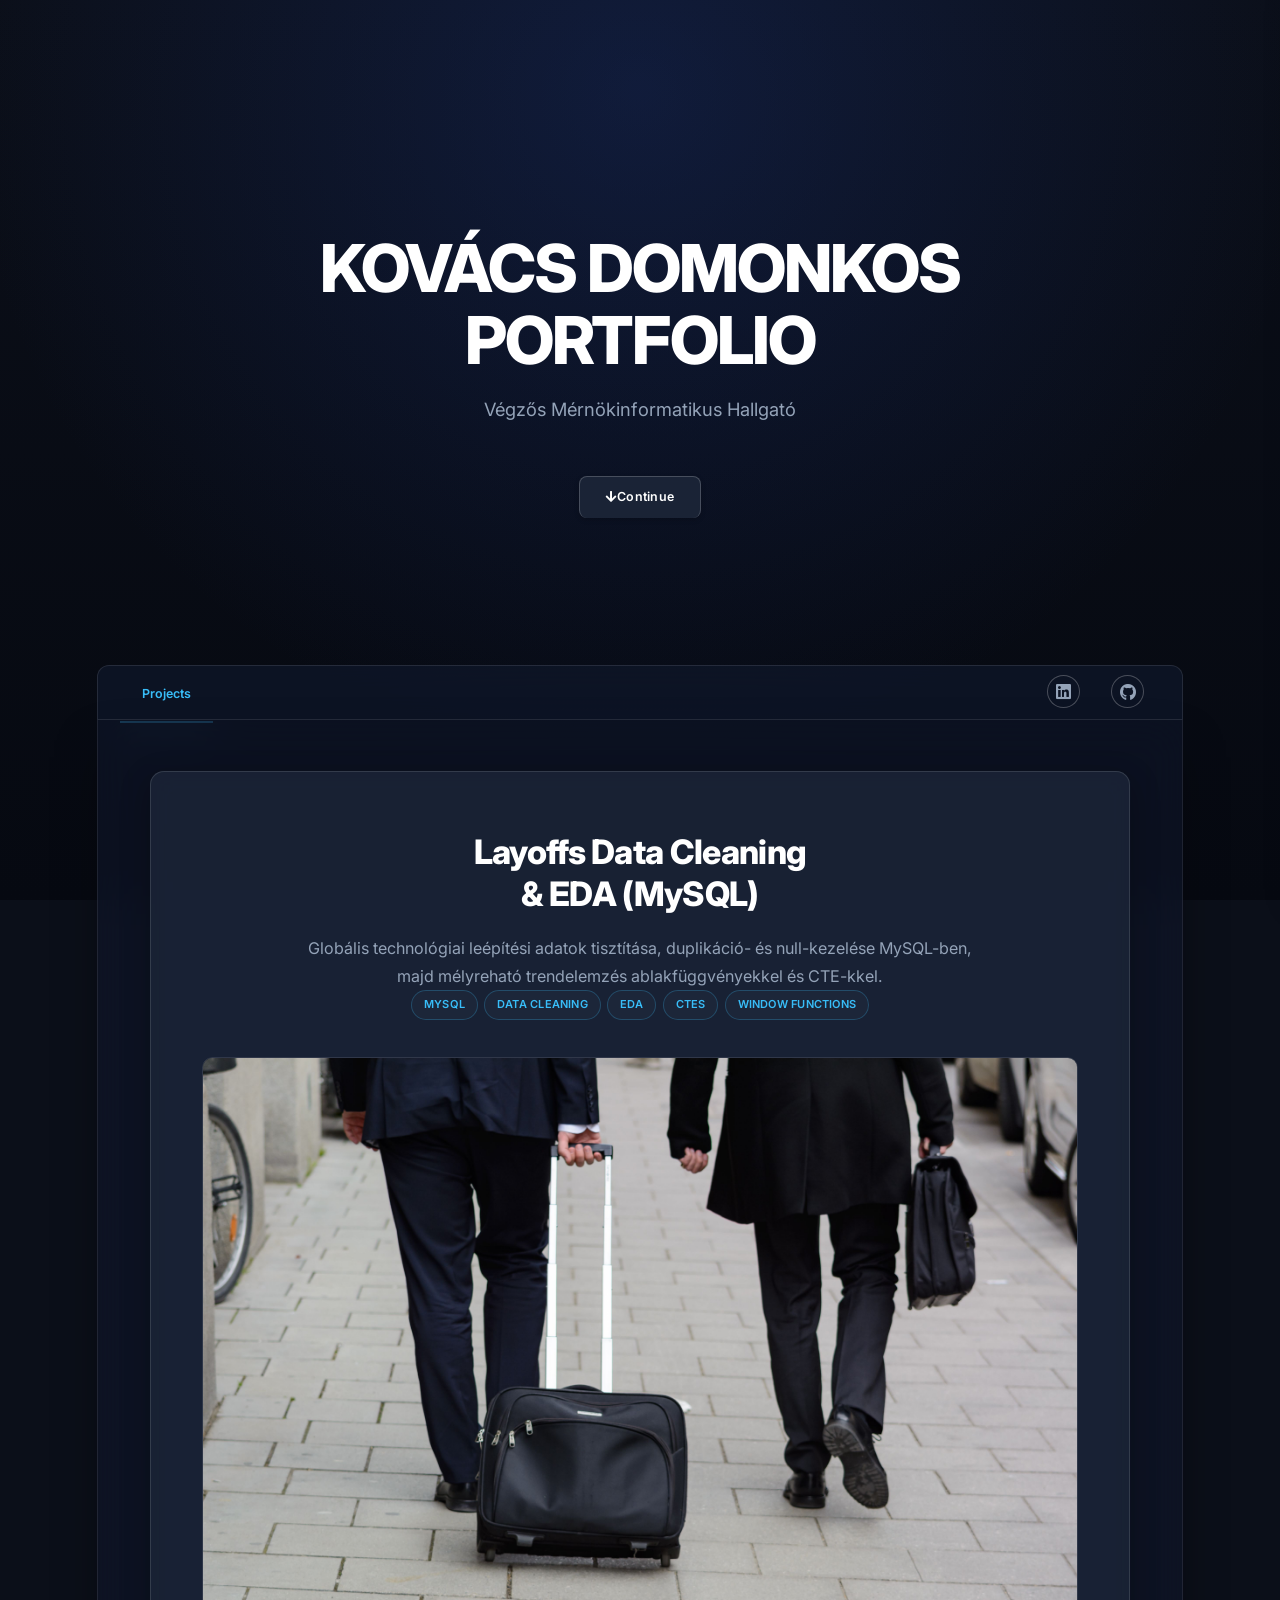
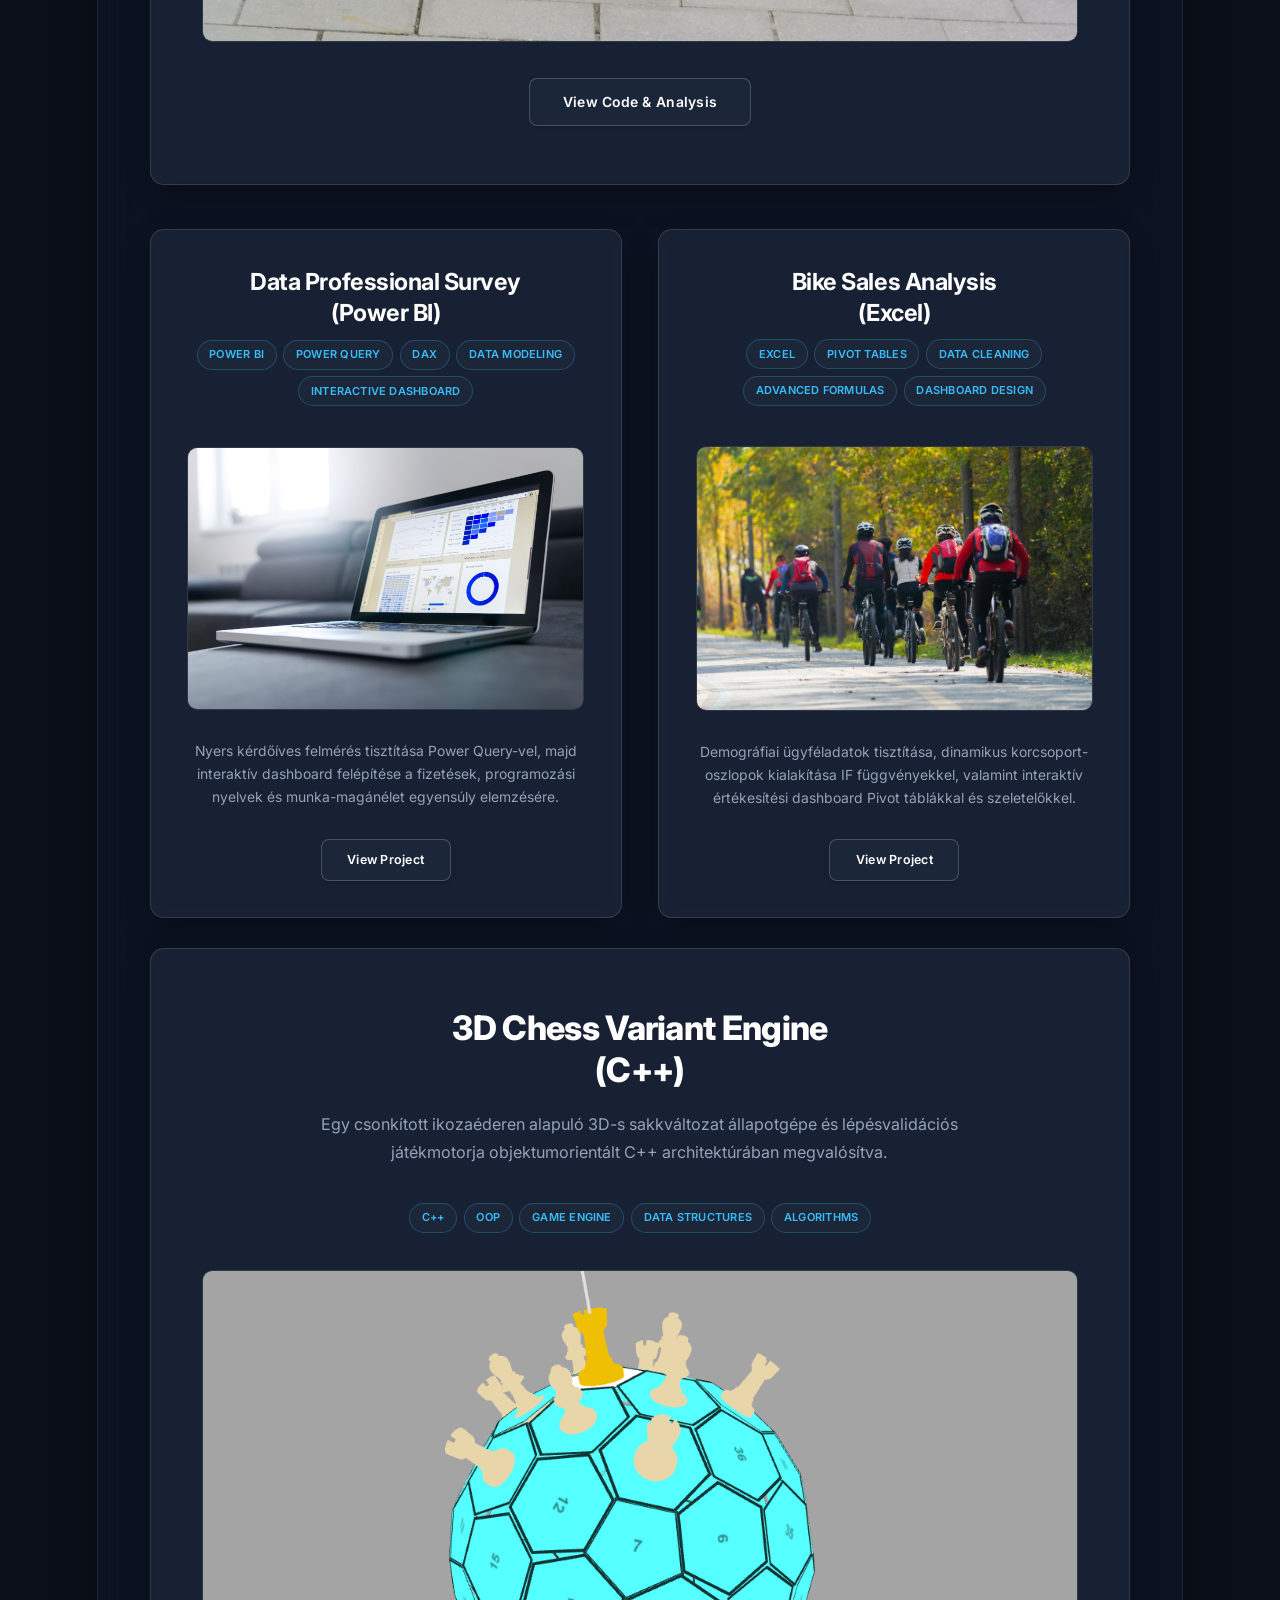
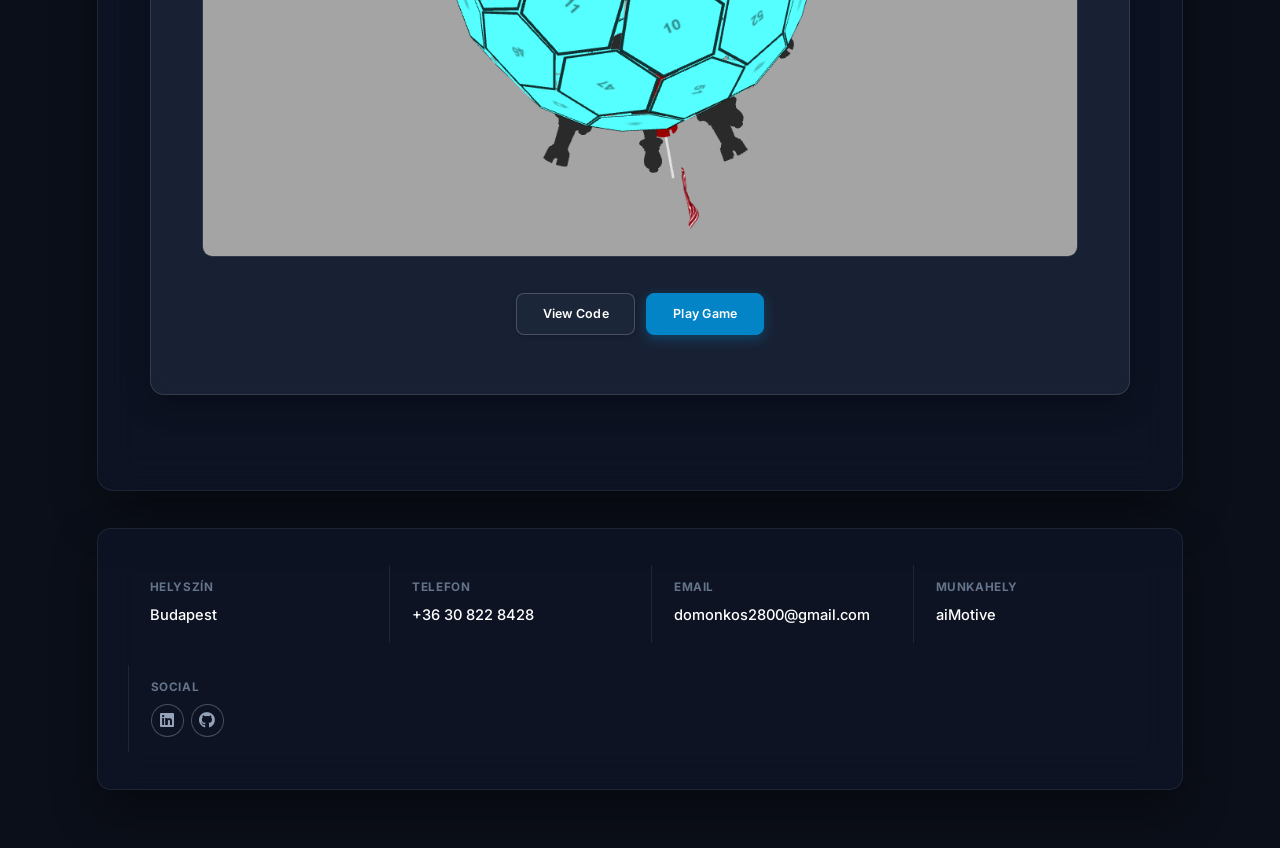
==== commit 91df6894: "Add files via upload" ====
--- a/index.html
+++ b/index.html
@@ -47,18 +47,19 @@
 						<!-- Featured Post: SQL Data Cleaning & EDA -->
 						<article class="post featured">
 							<header class="major">
-								<h2><a href="https://github.com/kovdo23/SQL_Project" target="_blank" rel="noopener">Layoffs Data Cleaning<br />& EDA (MySQL)</a></h2>
+								<h2><a href="https://github.com/kovdo23/SQL_Project/blob/main/README.md" target="_blank" rel="noopener">Layoffs Data Cleaning<br />& EDA (MySQL)</a></h2>
 								<p>Globális technológiai leépítési adatok tisztítása, duplikáció- és null-kezelése MySQL-ben, majd mélyreható trendelemzés ablakfüggvényekkel és CTE-kkel.</p>
 							<div class="tech-tags">
 								<span class="tag">MySQL</span>
 								<span class="tag">Data Cleaning</span>
 								<span class="tag">EDA</span>
+								<span class="tag">CTEs</span>
 								<span class="tag">Window Functions</span>
 							</div>
 							</header>
-							<a href="https://github.com/kovdo23/SQL_Project" target="_blank" rel="noopener" class="image main"><img src="images/layoffs.jpg" alt="Layoffs SQL Project" /></a>
+							<a href="https://github.com/kovdo23/SQL_Project/blob/main/README.md" target="_blank" rel="noopener" class="image main"><img src="images/layoffs.jpg" alt="Layoffs SQL Project" /></a>
 							<ul class="actions special">
-								<li><a href="https://github.com/kovdo23/SQL_Project" target="_blank" rel="noopener" class="button large">View Code & Analysis</a></li>
+								<li><a href="https://github.com/kovdo23/SQL_Project/blob/main/README.md" target="_blank" rel="noopener" class="button large">View Code & Analysis</a></li>
 							</ul>
 						</article>
 
@@ -68,29 +69,38 @@
 							<!-- Power BI -->
 							<article>
 								<header>
-									<h2><a href="https://github.com/kovdo23/PowerBI_Project" target="_blank" rel="noopener">Data Professional Survey<br />(Power BI)</a></h2>
+									<h2><a href="https://github.com/kovdo23/PowerBI_Project/blob/main/README.md" target="_blank" rel="noopener">Data Professional Survey<br />(Power BI)</a></h2>
 								</header>
 								<div class="tech-tags">
 									<span class="tag">Power BI</span>
 									<span class="tag">Power Query</span>
-									<span class="tag">Dashboard Design</span>
+									<span class="tag">DAX</span>
+									<span class="tag">Data Modeling</span>
+									<span class="tag">Interactive Dashboard</span>
 								</div>
-								<a href="https://github.com/kovdo23/PowerBI_Project" target="_blank" rel="noopener" class="image fit"><img src="images/powerbi.jpg" alt="Power BI Dashboard" /></a>
+								<a href="https://github.com/kovdo23/PowerBI_Project/blob/main/README.md" target="_blank" rel="noopener" class="image fit"><img src="images/powerbi.jpg" alt="Power BI Dashboard" /></a>
 								<p>Nyers kérdőíves felmérés tisztítása Power Query-vel, majd interaktív dashboard felépítése a fizetések, programozási nyelvek és munka-magánélet egyensúly elemzésére.</p>
 								<ul class="actions special">
-									<li><a href="https://github.com/kovdo23/PowerBI_Project" target="_blank" rel="noopener" class="button">View Project</a></li>
+									<li><a href="https://github.com/kovdo23/PowerBI_Project/blob/main/README.md" target="_blank" rel="noopener" class="button">View Project</a></li>
 								</ul>
 							</article>
 
 							<!-- Excel -->
 							<article>
 								<header>
-									<h2><a href="https://github.com/kovdo23/Excel_Project" target="_blank" rel="noopener">Bike Sales Analysis<br />(Excel)</a></h2>
+									<h2><a href="https://github.com/kovdo23/Excel_Project/blob/main/README.md" target="_blank" rel="noopener">Bike Sales Analysis<br />(Excel)</a></h2>
 								</header>
-								<a href="https://github.com/kovdo23/Excel_Project" target="_blank" rel="noopener" class="image fit"><img src="images/bikers.jpg" alt="Excel Dashboard" /></a>
+								<div class="tech-tags">
+									<span class="tag">Excel</span>
+									<span class="tag">Pivot Tables</span>
+									<span class="tag">Data Cleaning</span>
+									<span class="tag">Advanced Formulas</span>
+									<span class="tag">Dashboard Design</span>
+								</div>
+								<a href="https://github.com/kovdo23/Excel_Project/blob/main/README.md" target="_blank" rel="noopener" class="image fit"><img src="images/bikers.jpg" alt="Excel Dashboard" /></a>
 								<p>Demográfiai ügyféladatok tisztítása, dinamikus korcsoport-oszlopok kialakítása IF függvényekkel, valamint interaktív értékesítési dashboard Pivot táblákkal és szeletelőkkel.</p>
 								<ul class="actions special">
-									<li><a href="https://github.com/kovdo23/Excel_Project" target="_blank" rel="noopener" class="button">View Project</a></li>
+									<li><a href="https://github.com/kovdo23/Excel_Project/blob/main/README.md" target="_blank" rel="noopener" class="button">View Project</a></li>
 								</ul>
 							</article>
 
@@ -99,13 +109,20 @@
 							<!-- 3D Chess C++ -->
 						<article class="post featured">
 							<header class="major">
-								<h2><a href="https://github.com/kovdo23/3D_Chess_Project" target="_blank" rel="noopener">3D Chess Variant Engine<br />(C++)</a></h2>
+								<h2><a href="https://github.com/kovdo23/3D_Chess_Project/blob/main/README.md" target="_blank" rel="noopener">3D Chess Variant Engine<br />(C++)</a></h2>
 								<p>Egy csonkított ikozaéderen alapuló 3D-s sakkváltozat állapotgépe és lépésvalidációs játékmotorja objektumorientált C++ architektúrában megvalósítva.<br />
 								</p>
 							</header>
-							<a href="https://github.com/kovdo23/3D_Chess_Project" target="_blank" rel="noopener" class="image main"><img src="images/sakk.png" alt="3D Chess Engine" /></a>
+							<div class="tech-tags">
+								<span class="tag">C++</span>
+								<span class="tag">OOP</span>
+								<span class="tag">Game Engine</span>
+								<span class="tag">Data Structures</span>
+								<span class="tag">Algorithms</span>
+							</div>
+							<a href="https://github.com/kovdo23/3D_Chess_Project/blob/main/README.md" target="_blank" rel="noopener" class="image main"><img src="images/sakk.png" alt="3D Chess Engine" /></a>
 							<ul class="actions special">
-								<li><a href="https://github.com/kovdo23/3D_Chess_Project" target="_blank" rel="noopener" class="button">View Code</a></li>
+								<li><a href="https://github.com/kovdo23/3D_Chess_Project/blob/main/README.md" target="_blank" rel="noopener" class="button">View Code</a></li>
 								<li><a href="https://sakk.itk.ppke.hu/" target="_blank" rel="noopener" class="button primary">Play Game</a></li>
 							</ul>
 						</article>
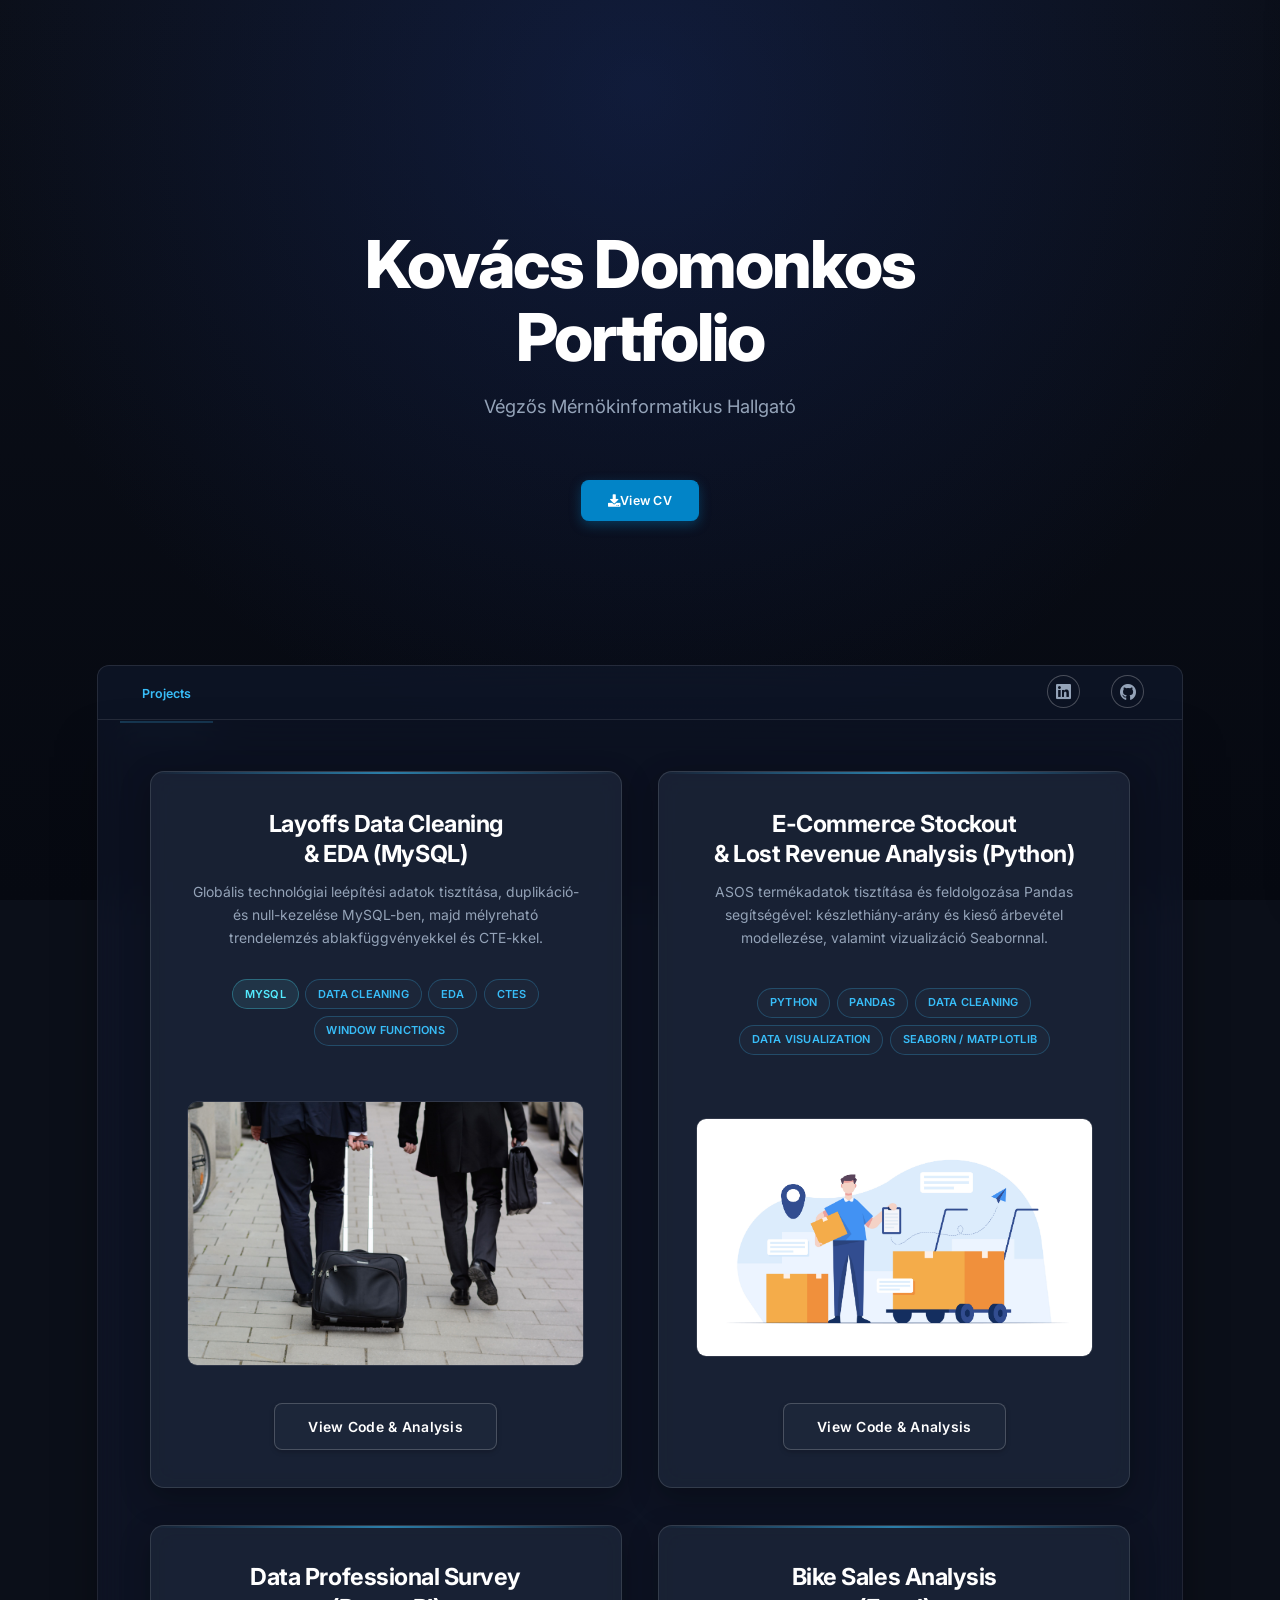
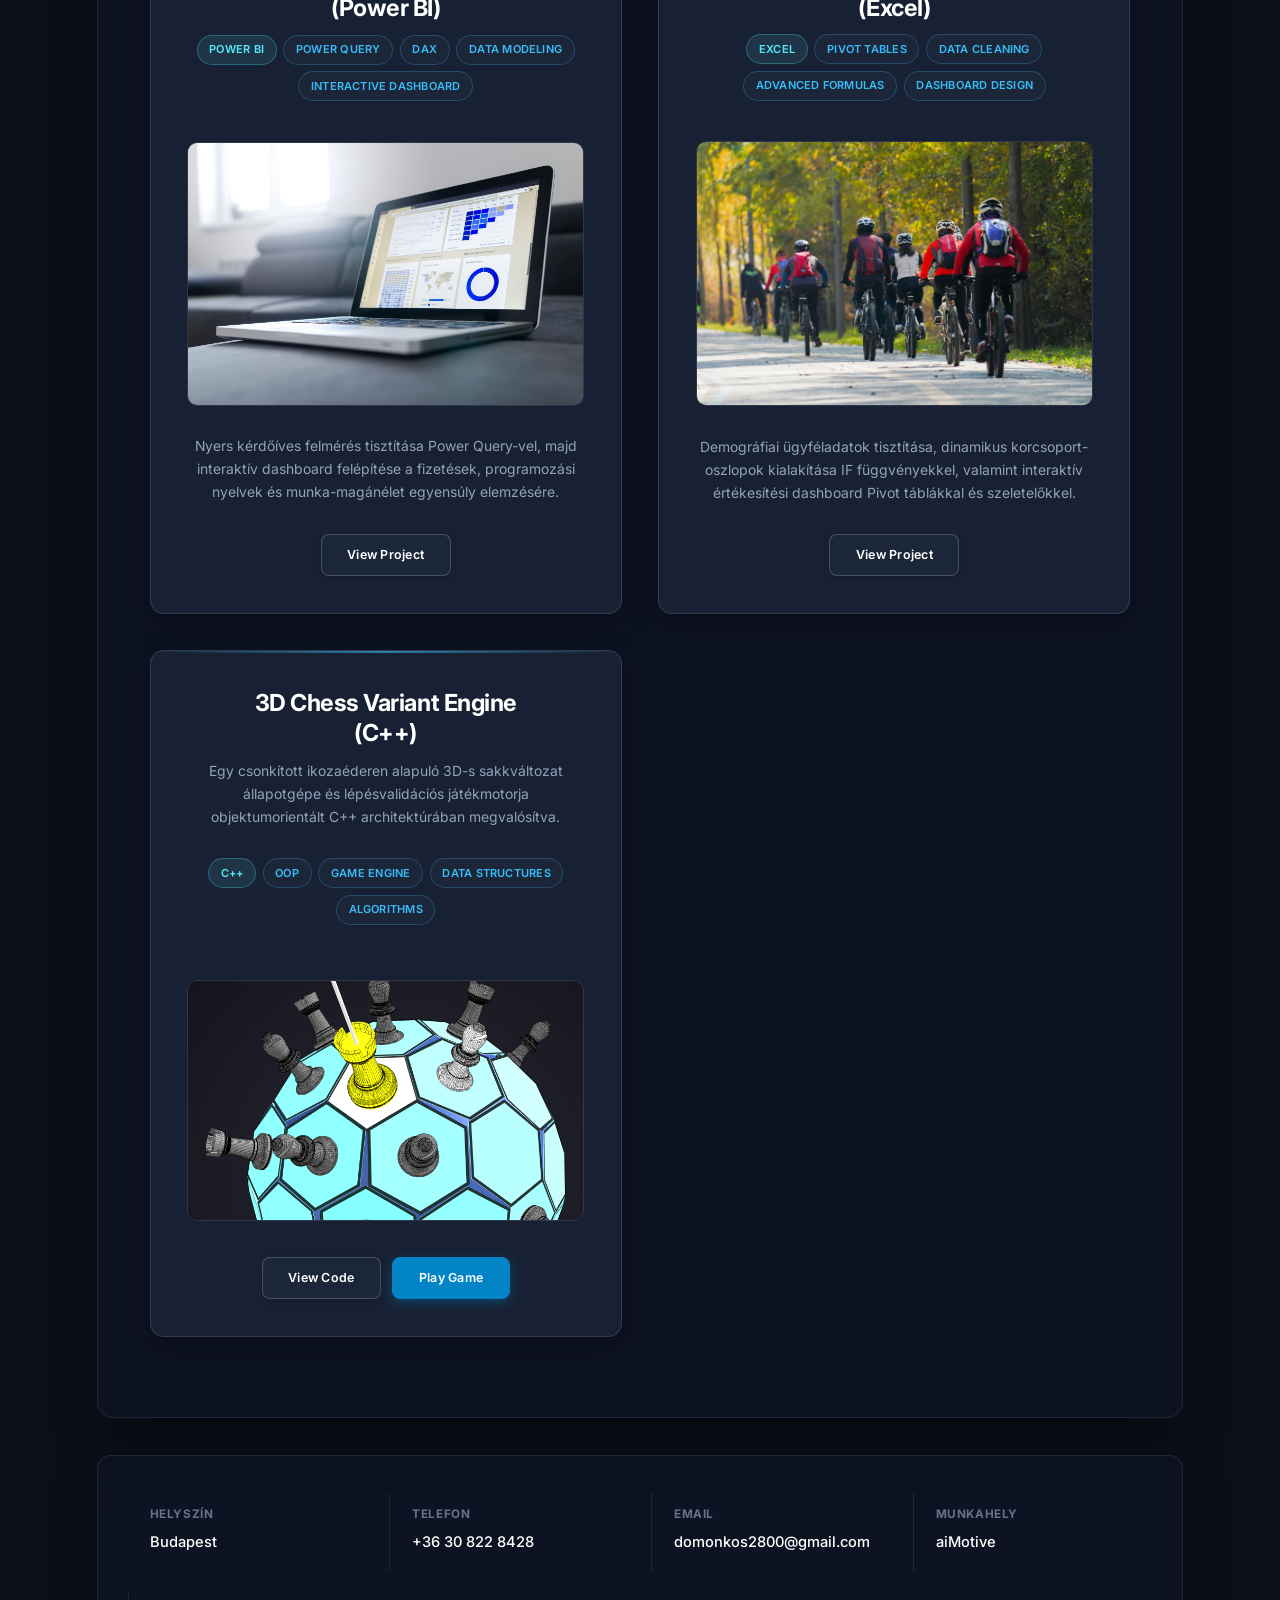
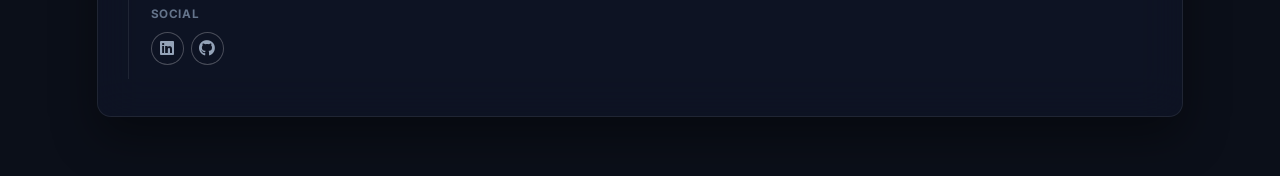
==== commit e6d46546: "Add files via upload" ====
--- a/index.html
+++ b/index.html
@@ -18,13 +18,14 @@
 			<div id="wrapper" class="fade-in">
 
 				<!-- Intro -->
+
+
 					<div id="intro">
-						<h1>KOVÁCS DOMONKOS<br />
-						PORTFOLIO</h1>
+						<h1>Kovács Domonkos<br />Portfolio</h1>
 						<p>Végzős Mérnökinformatikus Hallgató</p>
-						<ul class="actions">
-							<a href="#nav" class="button icon solid solo fa-arrow-down scrolly">Continue</a>
-						</ul>	
+						<ul class="actions" style="margin-top: 1.5rem;">
+							<li><a href="assets/kovacs_domonkos_cv.pdf" target="_blank" class="button primary icon solid fa-download">View CV</a></li>
+						</ul>
 					</div>
 
 
@@ -44,35 +45,56 @@
 				<!-- Main -->
 					<div id="main">
 
-						<!-- Featured Post: SQL Data Cleaning & EDA -->
-						<article class="post featured">
-							<header class="major">
-								<h2><a href="https://github.com/kovdo23/SQL_Project/blob/main/README.md" target="_blank" rel="noopener">Layoffs Data Cleaning<br />& EDA (MySQL)</a></h2>
-								<p>Globális technológiai leépítési adatok tisztítása, duplikáció- és null-kezelése MySQL-ben, majd mélyreható trendelemzés ablakfüggvényekkel és CTE-kkel.</p>
-							<div class="tech-tags">
-								<span class="tag">MySQL</span>
-								<span class="tag">Data Cleaning</span>
-								<span class="tag">EDA</span>
-								<span class="tag">CTEs</span>
-								<span class="tag">Window Functions</span>
-							</div>
-							</header>
-							<a href="https://github.com/kovdo23/SQL_Project/blob/main/README.md" target="_blank" rel="noopener" class="image main"><img src="images/layoffs.jpg" alt="Layoffs SQL Project" /></a>
-							<ul class="actions special">
-								<li><a href="https://github.com/kovdo23/SQL_Project/blob/main/README.md" target="_blank" rel="noopener" class="button large">View Code & Analysis</a></li>
-							</ul>
-						</article>
-
 						<!-- Posts Grid: 3 további projekt -->
 						<section class="posts">
+
+								<!-- Featured Post: SQL Data Cleaning & EDA -->
+							<article>
+								<header>
+									<h2><a href="https://github.com/kovdo23/SQL_Project/blob/main/README.md" target="_blank" rel="noopener">Layoffs Data Cleaning<br />& EDA (MySQL)</a></h2>
+									<p>Globális technológiai leépítési adatok tisztítása, duplikáció- és null-kezelése MySQL-ben, majd mélyreható trendelemzés ablakfüggvényekkel és CTE-kkel.</p>
+								</header>
+								<div class="tech-tags">
+									<span class="tag mysql">MySQL</span>
+									<span class="tag">Data Cleaning</span>
+									<span class="tag">EDA</span>
+									<span class="tag">CTEs</span>
+									<span class="tag">Window Functions</span>
+								</div>
+								<a href="https://github.com/kovdo23/SQL_Project/blob/main/README.md" target="_blank" rel="noopener" class="image main"><img src="images/layoffs.jpg" alt="Layoffs SQL Project" /></a>
+								<ul class="actions special">
+									<li><a href="https://github.com/kovdo23/SQL_Project/blob/main/README.md" target="_blank" rel="noopener" class="button large">View Code & Analysis</a></li>
+								</ul>
+							</article>
+
+
+
+								<!-- Featured Post: E-Commerce Stockout & Revenue Analysis (Python) -->
+							<article>
+								<header>
+									<h2><a href="https://github.com/kovdo23/Python_Project/blob/main/python_project.ipynb" target="_blank" rel="noopener">E-Commerce Stockout<br />& Lost Revenue Analysis (Python)</a></h2>
+									<p>ASOS termékadatok tisztítása és feldolgozása Pandas segítségével: készlethiány-arány és kieső árbevétel modellezése, valamint vizualizáció Seabornnal.</p>
+								</header>
+								<div class="tech-tags">
+									<span class="tag python">Python</span>
+									<span class="tag">Pandas</span>
+									<span class="tag">Data Cleaning</span>
+									<span class="tag">Data Visualization</span>
+									<span class="tag">Seaborn / Matplotlib</span>
+								</div>
+								<a href="https://github.com/kovdo23/Python_Project/blob/main/python_project.ipynb" target="_blank" rel="noopener" class="image main"><img src="images/na_feb_10.jpg" alt="E-Commerce Stockout Analysis Python Project" /></a>
+								<ul class="actions special">
+									<li><a href="https://github.com/kovdo23/Python_Project/blob/main/python_project.ipynb" target="_blank" rel="noopener" class="button large">View Code & Analysis</a></li>
+								</ul>
+							</article>
 							
-							<!-- Power BI -->
+								<!-- Power BI -->
 							<article>
 								<header>
 									<h2><a href="https://github.com/kovdo23/PowerBI_Project/blob/main/README.md" target="_blank" rel="noopener">Data Professional Survey<br />(Power BI)</a></h2>
 								</header>
 								<div class="tech-tags">
-									<span class="tag">Power BI</span>
+									<span class="tag powerbi">Power BI</span>
 									<span class="tag">Power Query</span>
 									<span class="tag">DAX</span>
 									<span class="tag">Data Modeling</span>
@@ -85,13 +107,13 @@
 								</ul>
 							</article>
 
-							<!-- Excel -->
+								<!-- Excel -->
 							<article>
 								<header>
 									<h2><a href="https://github.com/kovdo23/Excel_Project/blob/main/README.md" target="_blank" rel="noopener">Bike Sales Analysis<br />(Excel)</a></h2>
 								</header>
 								<div class="tech-tags">
-									<span class="tag">Excel</span>
+									<span class="tag excel">Excel</span>
 									<span class="tag">Pivot Tables</span>
 									<span class="tag">Data Cleaning</span>
 									<span class="tag">Advanced Formulas</span>
@@ -104,28 +126,30 @@
 								</ul>
 							</article>
 
+
+
+								<!-- 3D Chess C++ -->
+							<article>
+								<header>
+									<h2><a href="https://github.com/kovdo23/3D_Chess_Project/blob/main/README.md" target="_blank" rel="noopener">3D Chess Variant Engine<br />(C++)</a></h2>
+									<p>Egy csonkított ikozaéderen alapuló 3D-s sakkváltozat állapotgépe és lépésvalidációs játékmotorja objektumorientált C++ architektúrában megvalósítva.<br />
+									</p>
+								</header>
+								<div class="tech-tags">
+									<span class="tag cpp">C++</span>
+									<span class="tag">OOP</span>
+									<span class="tag">Game Engine</span>
+									<span class="tag">Data Structures</span>
+									<span class="tag">Algorithms</span>
+								</div>
+								<a href="https://github.com/kovdo23/3D_Chess_Project/blob/main/README.md" target="_blank" rel="noopener" class="image main"><img src="images/sakk.png" alt="3D Chess Engine" /></a>
+								<ul class="actions special">
+									<li><a href="https://github.com/kovdo23/3D_Chess_Project/blob/main/README.md" target="_blank" rel="noopener" class="button">View Code</a></li>
+									<li><a href="https://sakk.itk.ppke.hu/" target="_blank" rel="noopener" class="button primary">Play Game</a></li>
+								</ul>
+							</article>
+
 						</section>
-
-							<!-- 3D Chess C++ -->
-						<article class="post featured">
-							<header class="major">
-								<h2><a href="https://github.com/kovdo23/3D_Chess_Project/blob/main/README.md" target="_blank" rel="noopener">3D Chess Variant Engine<br />(C++)</a></h2>
-								<p>Egy csonkított ikozaéderen alapuló 3D-s sakkváltozat állapotgépe és lépésvalidációs játékmotorja objektumorientált C++ architektúrában megvalósítva.<br />
-								</p>
-							</header>
-							<div class="tech-tags">
-								<span class="tag">C++</span>
-								<span class="tag">OOP</span>
-								<span class="tag">Game Engine</span>
-								<span class="tag">Data Structures</span>
-								<span class="tag">Algorithms</span>
-							</div>
-							<a href="https://github.com/kovdo23/3D_Chess_Project/blob/main/README.md" target="_blank" rel="noopener" class="image main"><img src="images/sakk.png" alt="3D Chess Engine" /></a>
-							<ul class="actions special">
-								<li><a href="https://github.com/kovdo23/3D_Chess_Project/blob/main/README.md" target="_blank" rel="noopener" class="button">View Code</a></li>
-								<li><a href="https://sakk.itk.ppke.hu/" target="_blank" rel="noopener" class="button primary">Play Game</a></li>
-							</ul>
-						</article>
 
 					</div><!-- /#main lezárása -->
 
@@ -146,7 +170,7 @@
 							</section>
 							<section>
 								<h3>Munkahely</h3>
-								<p><a href="https://aimotive.com/" target="_blank" rel="noopener">aiMotive</a></p>
+								<p><a href="https://aimotive.com/" target="_blank" rel="noopener">aiMotive</a></p> 
 							</section>
 							<section>
 								<h3>Social</h3>
@@ -161,6 +185,14 @@
 
 
 			</div>
+
+
+		<!-- Open Graph / LinkedIn előnézet -->
+		<meta property="og:title" content="Kovács Domonkos - Portfolio" />
+		<meta property="og:description" content="Mérnökinformatikus hallgató | Data & Support Engineering projektek (SQL, Power BI, Excel, C++)" />
+		<meta property="og:image" content="images/layoffs.jpg" />
+		<meta property="og:url" content="https://kovdo23.github.io/" />
+		<link rel="icon" type="image/png" href="images/favicon.png" />
 
 		<!-- Scripts -->
 			<script src="assets/js/jquery.min.js"></script>
--- a/assets/css/main.css
+++ b/assets/css/main.css
@@ -235,6 +235,30 @@
 	letter-spacing: 0.02em;
 	text-transform: uppercase;
 }
+
+/* Speciális badge árnyalatok */
+.tag.mysql {
+    color: #54ebff;
+    border-color: rgba(69, 233, 255, 0.3);
+    background: rgba(110, 245, 255, 0.096);
+}
+.tag.powerbi {
+	color: #54ebff;
+    border-color: rgba(69, 233, 255, 0.3);
+    background: rgba(110, 245, 255, 0.096);
+}
+.tag.excel {
+	color: #54ebff;
+    border-color: rgba(69, 233, 255, 0.3);
+    background: rgba(110, 245, 255, 0.096);
+}
+.tag.cpp {
+	color: #54ebff;
+    border-color: rgba(69, 233, 255, 0.3);
+    background: rgba(110, 245, 255, 0.096);
+}
+
+
 
 /* Button */
 
@@ -342,6 +366,7 @@
 	width: 100%;
 }
 
+
 .image.main {
 	display: block;
 	margin: 2.5rem 0;
@@ -589,6 +614,25 @@
 
 /* Featured Post (Kiemelt kártya) */
 
+#main > .post.featured,
+#main > .posts > article {
+    position: relative;
+    overflow: hidden;
+}
+
+#main > .post.featured::before,
+#main > .posts > article::before {
+    content: '';
+    position: absolute;
+    top: 0;
+    left: 0;
+    right: 0;
+    height: 2px;
+    background: linear-gradient(90deg, transparent, rgba(56, 189, 248, 0.6), transparent);
+}
+
+
+
 #main > .post.featured {
 	background: rgba(30, 41, 59, 0.7);
 	backdrop-filter: blur(12px);
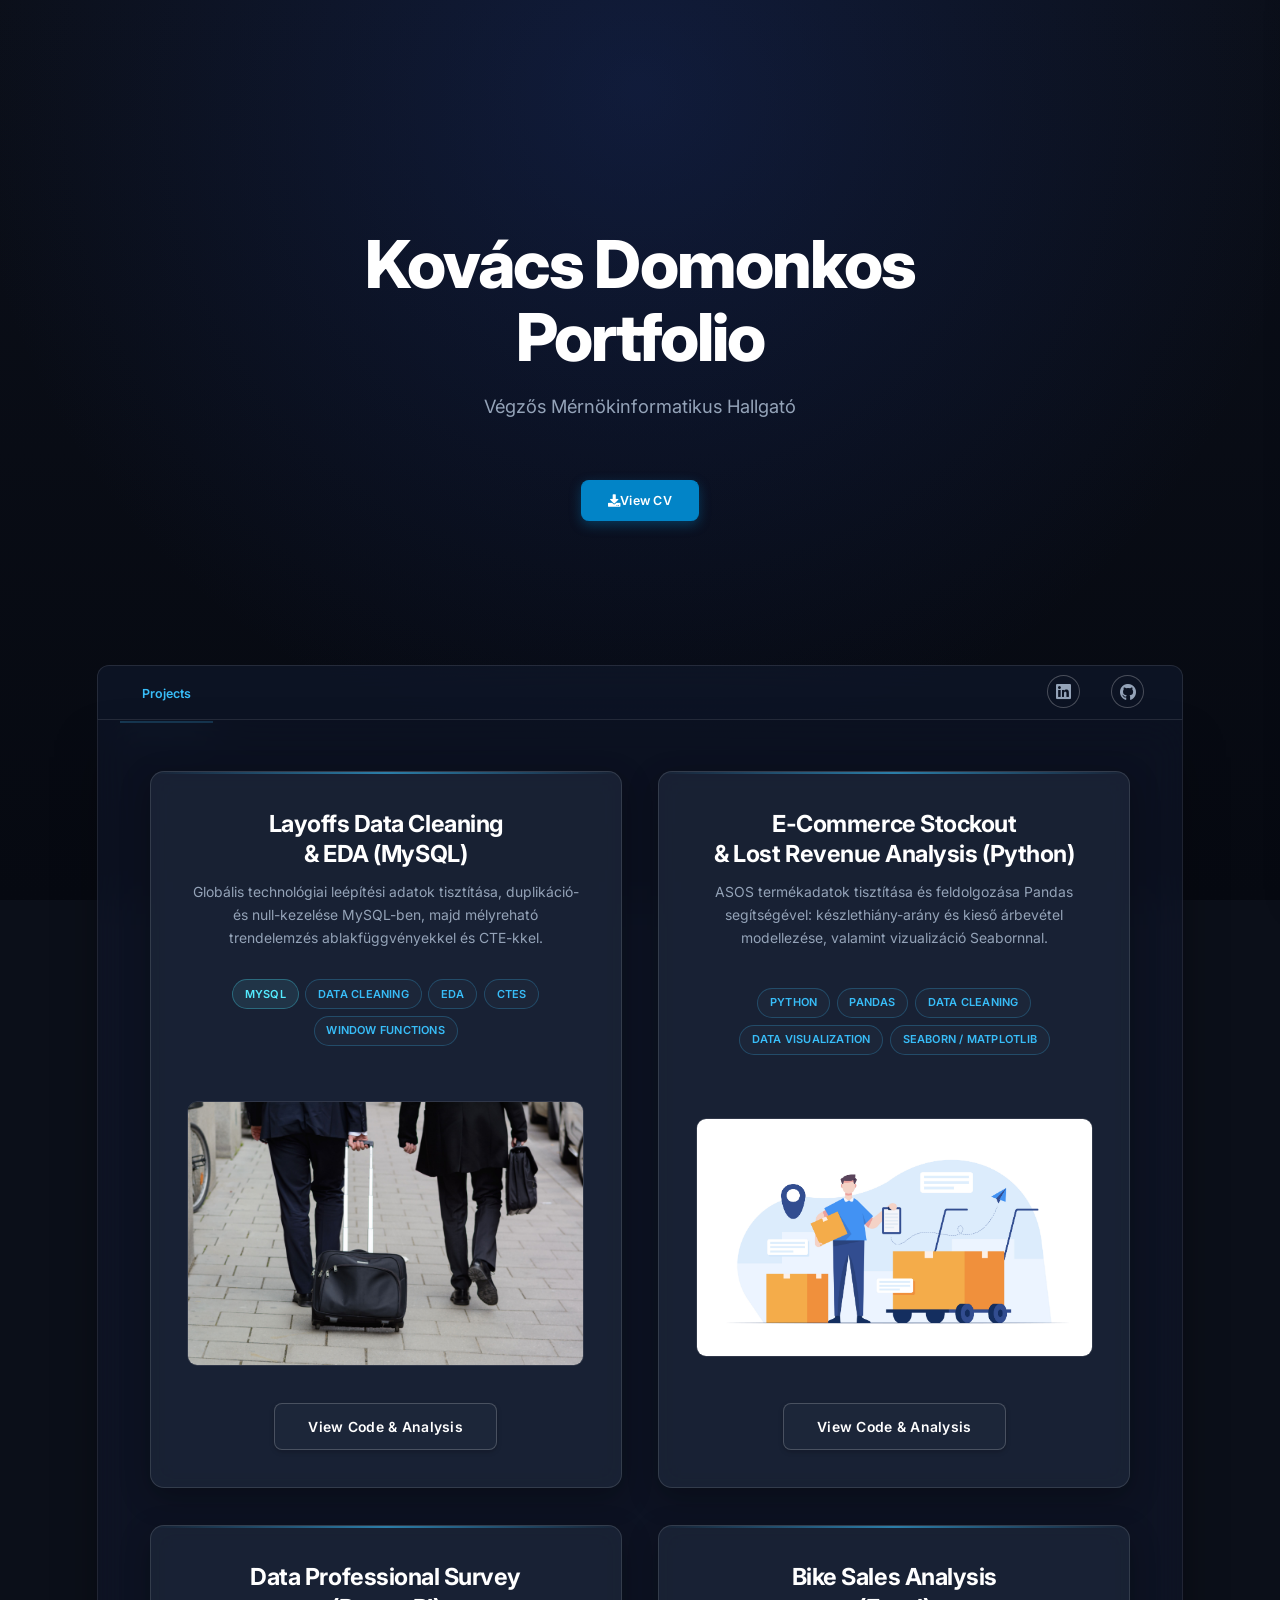
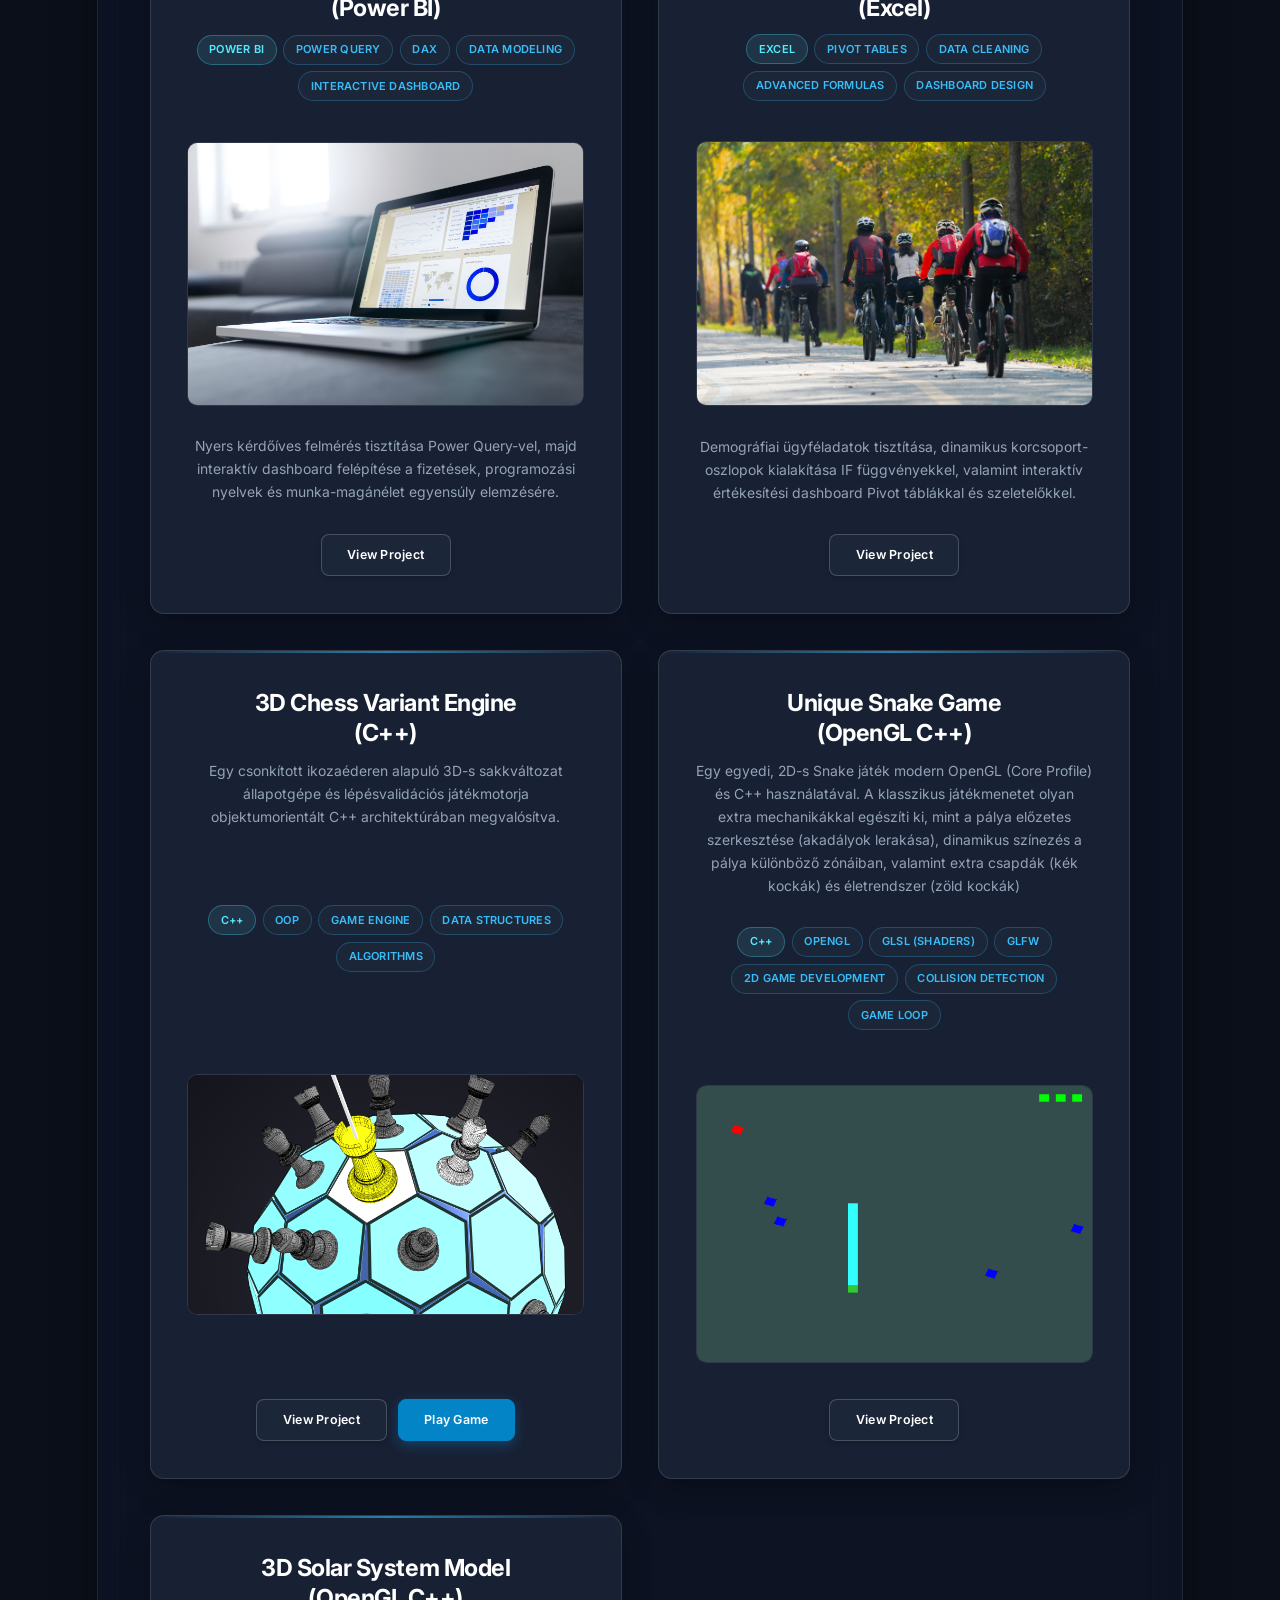
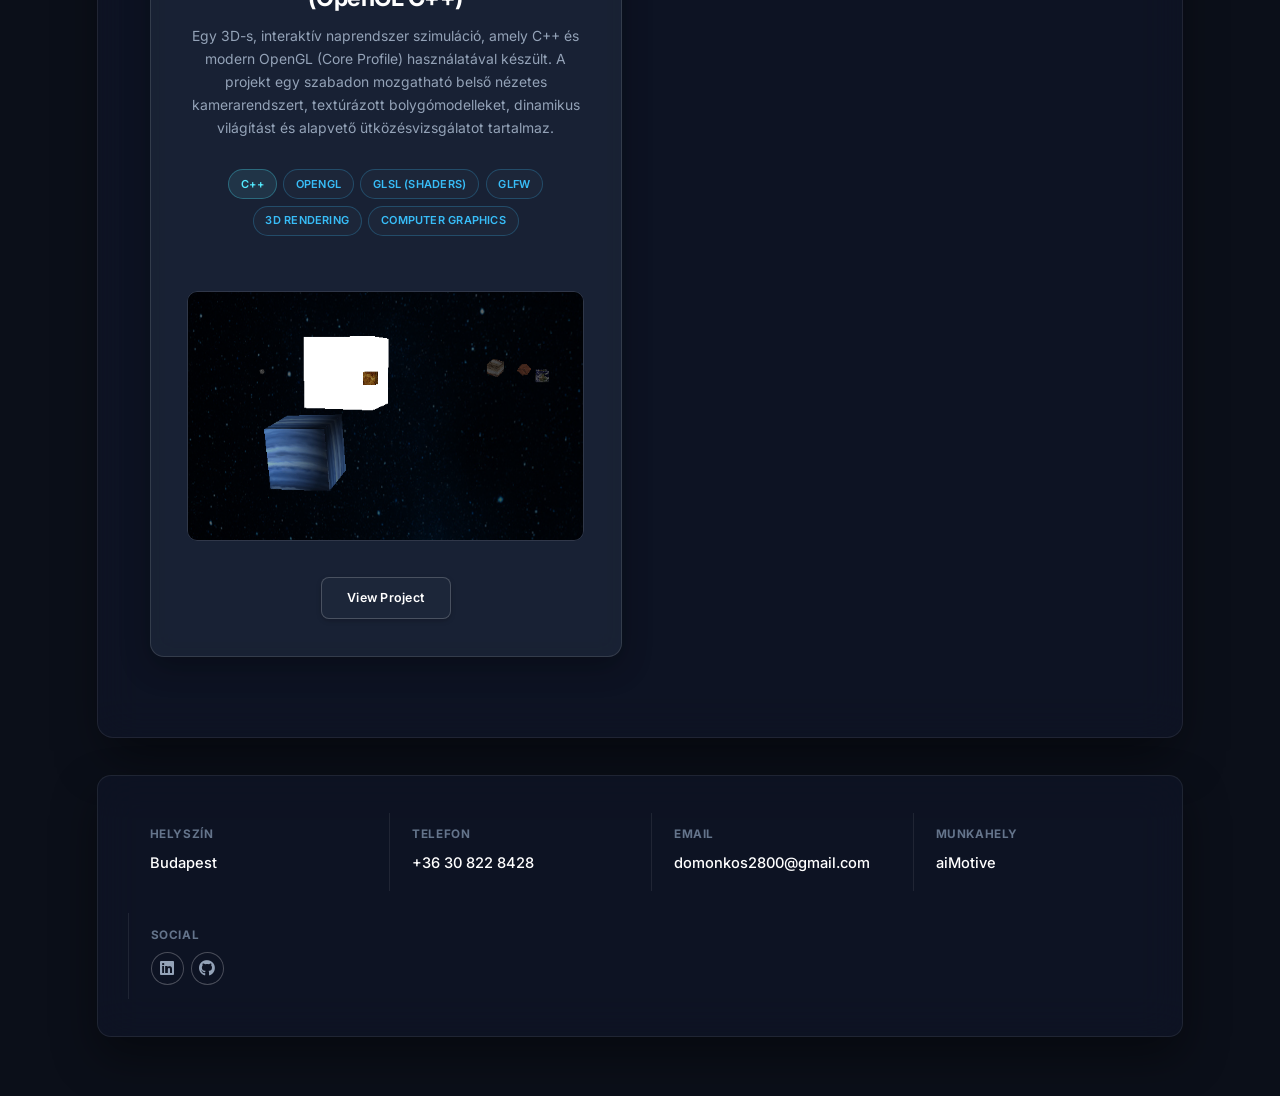
==== commit 1dc57ed0: "Add files via upload" ====
--- a/index.html
+++ b/index.html
@@ -144,8 +144,53 @@
 								</div>
 								<a href="https://github.com/kovdo23/3D_Chess_Project/blob/main/README.md" target="_blank" rel="noopener" class="image main"><img src="images/sakk.png" alt="3D Chess Engine" /></a>
 								<ul class="actions special">
-									<li><a href="https://github.com/kovdo23/3D_Chess_Project/blob/main/README.md" target="_blank" rel="noopener" class="button">View Code</a></li>
+									<li><a href="https://github.com/kovdo23/3D_Chess_Project/blob/main/README.md" target="_blank" rel="noopener" class="button">View Project</a></li>
 									<li><a href="https://sakk.itk.ppke.hu/" target="_blank" rel="noopener" class="button primary">Play Game</a></li>
+								</ul>
+							</article>
+
+
+								<!-- Snake C++ -->
+							<article>
+								<header>
+									<h2><a href="https://github.com/kovdo23/Snake_Project/blob/main/README.md" target="_blank" rel="noopener">Unique Snake Game <br />(OpenGL C++)</a></h2>
+									<p>Egy egyedi, 2D-s Snake játék modern OpenGL (Core Profile) és C++ használatával. A klasszikus játékmenetet olyan extra mechanikákkal egészíti ki, mint a pálya előzetes szerkesztése (akadályok lerakása), dinamikus színezés a pálya különböző zónáiban, valamint extra csapdák (kék kockák) és életrendszer (zöld kockák)<br />
+									</p>
+								</header>
+								<div class="tech-tags">
+									<span class="tag cpp">C++</span>
+									<span class="tag">OpenGL</span>
+									<span class="tag">GLSL (Shaders)</span>
+									<span class="tag">GLFW</span>
+									<span class="tag">2D Game Development</span>
+									<span class="tag">Collision Detection</span>
+									<span class="tag">Game Loop</span>
+								</div>
+								<a href="https://github.com/kovdo23/Snake_Project/blob/main/README.md" target="_blank" rel="noopener" class="image main"><img src="images/kigyo.png" alt="3D Chess Engine" /></a>
+								<ul class="actions special">
+									<li><a href="https://github.com/kovdo23/Snake_Project/blob/main/README.md" target="_blank" rel="noopener" class="button">View Project</a></li>
+								</ul>
+							</article>
+
+
+								<!-- Naprendszer C++ -->
+							<article>
+								<header>
+									<h2><a href="https://github.com/kovdo23/Solar_System_Model/blob/main/README.md" target="_blank" rel="noopener">3D Solar System Model<br />(OpenGL C++)</a></h2>
+									<p>Egy 3D-s, interaktív naprendszer szimuláció, amely C++ és modern OpenGL (Core Profile) használatával készült. A projekt egy szabadon mozgatható belső nézetes kamerarendszert, textúrázott bolygómodelleket, dinamikus világítást és alapvető ütközésvizsgálatot tartalmaz.<br />
+									</p>
+								</header>
+								<div class="tech-tags">
+									<span class="tag cpp">C++</span>
+									<span class="tag">OpenGL</span>
+									<span class="tag">GLSL (Shaders)</span>
+									<span class="tag">GLFW</span>
+									<span class="tag">3D Rendering</span>
+									<span class="tag">Computer Graphics</span>
+								</div>
+								<a href="https://github.com/kovdo23/Solar_System_Model/blob/main/README.md" target="_blank" rel="noopener" class="image main"><img src="images/bolygok.png" alt="3D Chess Engine" /></a>
+								<ul class="actions special">
+									<li><a href="https://github.com/kovdo23/Solar_System_Model/blob/main/README.md" target="_blank" rel="noopener" class="button">View Project</a></li>
 								</ul>
 							</article>
 
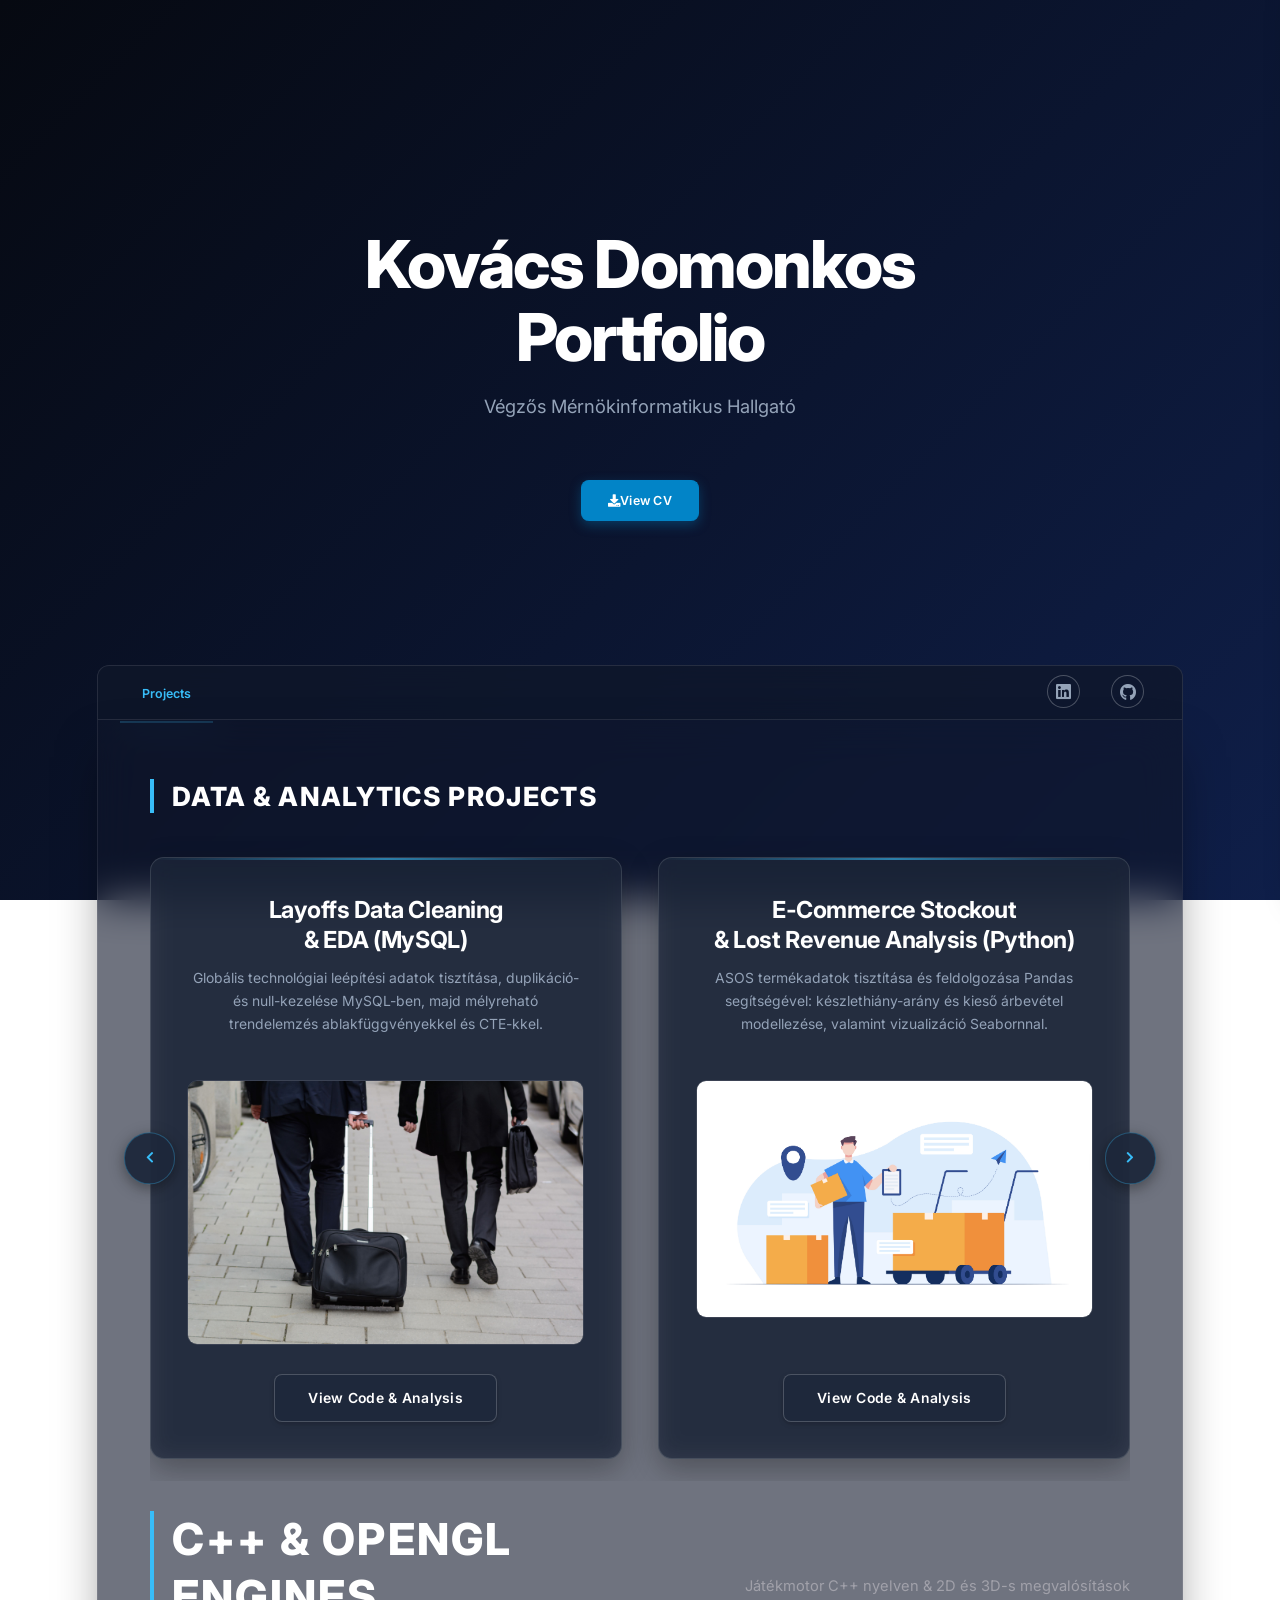
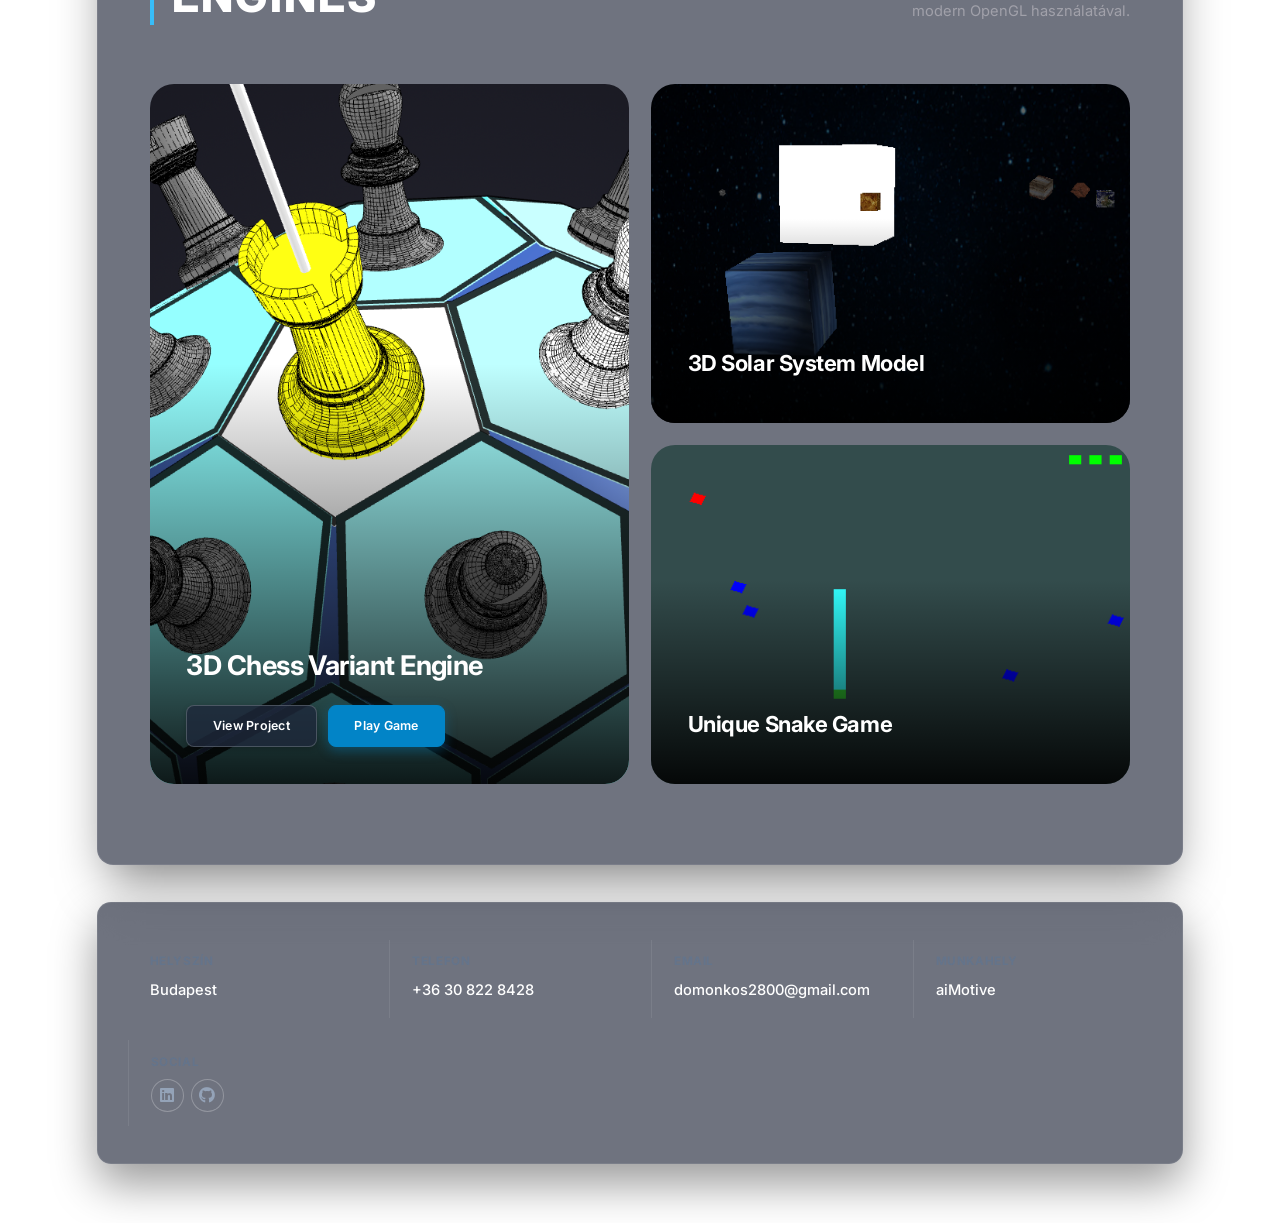
==== commit b2fd0858: "Add files via upload" ====
--- a/index.html
+++ b/index.html
@@ -44,156 +44,123 @@
 
 				<!-- Main -->
 					<div id="main">
-
-						<!-- Posts Grid: 3 további projekt -->
-						<section class="posts">
-
-								<!-- Featured Post: SQL Data Cleaning & EDA -->
-							<article>
-								<header>
-									<h2><a href="https://github.com/kovdo23/SQL_Project/blob/main/README.md" target="_blank" rel="noopener">Layoffs Data Cleaning<br />& EDA (MySQL)</a></h2>
-									<p>Globális technológiai leépítési adatok tisztítása, duplikáció- és null-kezelése MySQL-ben, majd mélyreható trendelemzés ablakfüggvényekkel és CTE-kkel.</p>
-								</header>
-								<div class="tech-tags">
-									<span class="tag mysql">MySQL</span>
-									<span class="tag">Data Cleaning</span>
-									<span class="tag">EDA</span>
-									<span class="tag">CTEs</span>
-									<span class="tag">Window Functions</span>
+						
+
+						<!-- CÍM -->
+						<h2 class="carousel-section-title">Data & Analytics Projects</h2>
+
+						<!-- Carousel Wrapper -->
+						<div class="carousel-wrapper">
+							<!-- Bal nyíl -->
+							<button class="carousel-btn prev-btn"><i class="fas fa-chevron-left"></i></button>
+							
+							<div class="carousel-track-container">
+								<!-- A meglévő posts section, mostantól carousel-track ként működik -->
+								<section class="posts carousel-track">
+
+
+									<!-- Projects -->
+
+											<!-- Featured Post: SQL Data Cleaning & EDA -->
+										<article>
+											<header>
+												<h2><a href="https://github.com/kovdo23/SQL_Project/blob/main/README.md" target="_blank" rel="noopener">Layoffs Data Cleaning<br />& EDA (MySQL)</a></h2>
+												<p>Globális technológiai leépítési adatok tisztítása, duplikáció- és null-kezelése MySQL-ben, majd mélyreható trendelemzés ablakfüggvényekkel és CTE-kkel.</p>
+											</header>
+											<a href="https://github.com/kovdo23/SQL_Project/blob/main/README.md" target="_blank" rel="noopener" class="image main"><img src="images/layoffs.jpg" alt="Layoffs SQL Project" /></a>
+											<ul class="actions special">
+												<li><a href="https://github.com/kovdo23/SQL_Project/blob/main/README.md" target="_blank" rel="noopener" class="button large">View Code & Analysis</a></li>
+											</ul>
+										</article>
+
+
+
+											<!-- Featured Post: E-Commerce Stockout & Revenue Analysis (Python) -->
+										<article>
+											<header>
+												<h2><a href="https://github.com/kovdo23/Python_Project/blob/main/python_project.ipynb" target="_blank" rel="noopener">E-Commerce Stockout<br />& Lost Revenue Analysis (Python)</a></h2>
+												<p>ASOS termékadatok tisztítása és feldolgozása Pandas segítségével: készlethiány-arány és kieső árbevétel modellezése, valamint vizualizáció Seabornnal.</p>
+											</header>
+											<a href="https://github.com/kovdo23/Python_Project/blob/main/python_project.ipynb" target="_blank" rel="noopener" class="image main"><img src="images/na_feb_10.jpg" alt="E-Commerce Stockout Analysis Python Project" /></a>
+											<ul class="actions special">
+												<li><a href="https://github.com/kovdo23/Python_Project/blob/main/python_project.ipynb" target="_blank" rel="noopener" class="button large">View Code & Analysis</a></li>
+											</ul>
+										</article>
+										
+											<!-- Power BI -->
+										<article>
+											<header>
+												<h2><a href="https://github.com/kovdo23/PowerBI_Project/blob/main/README.md" target="_blank" rel="noopener">Data Professional Survey<br />(Power BI)</a></h2>
+												<p>Nyers kérdőíves felmérés tisztítása Power Query-vel, majd interaktív dashboard felépítése a fizetések, programozási nyelvek és munka-magánélet egyensúly elemzésére.</p>
+
+											</header>
+											<a href="https://github.com/kovdo23/PowerBI_Project/blob/main/README.md" target="_blank" rel="noopener" class="image fit"><img src="images/powerbi.jpg" alt="Power BI Dashboard" /></a>
+											<ul class="actions special">
+												<li><a href="https://github.com/kovdo23/PowerBI_Project/blob/main/README.md" target="_blank" rel="noopener" class="button">View Project</a></li>
+											</ul>
+										</article>
+
+											<!-- Excel -->
+										<article>
+											<header>
+												<h2><a href="https://github.com/kovdo23/Excel_Project/blob/main/README.md" target="_blank" rel="noopener">Bike Sales Analysis<br />(Excel)</a></h2>
+												<p>Demográfiai ügyféladatok tisztítása, dinamikus korcsoport-oszlopok kialakítása IF függvényekkel, valamint interaktív értékesítési dashboard Pivot táblákkal és szeletelőkkel.</p>
+
+											</header>
+											<a href="https://github.com/kovdo23/Excel_Project/blob/main/README.md" target="_blank" rel="noopener" class="image fit"><img src="images/bikers.jpg" alt="Excel Dashboard" /></a>
+											<ul class="actions special">
+												<li><a href="https://github.com/kovdo23/Excel_Project/blob/main/README.md" target="_blank" rel="noopener" class="button">View Project</a></li>
+											</ul>
+										</article>
+
+
+								</section>
+							</div>
+
+							<button class="carousel-btn next-btn"><i class="fas fa-chevron-right"></i></button>
+						</div>
+						
+
+						<!-- Carousel Wrapper -->
+						
+						<section class="shift-projects">
+							<div class="projects-header-row">
+								<div>
+									<h2 class="carousel-section-title">C++ & OpenGL Engines</h2>
 								</div>
-								<a href="https://github.com/kovdo23/SQL_Project/blob/main/README.md" target="_blank" rel="noopener" class="image main"><img src="images/layoffs.jpg" alt="Layoffs SQL Project" /></a>
-								<ul class="actions special">
-									<li><a href="https://github.com/kovdo23/SQL_Project/blob/main/README.md" target="_blank" rel="noopener" class="button large">View Code & Analysis</a></li>
-								</ul>
-							</article>
-
-
-
-								<!-- Featured Post: E-Commerce Stockout & Revenue Analysis (Python) -->
-							<article>
-								<header>
-									<h2><a href="https://github.com/kovdo23/Python_Project/blob/main/python_project.ipynb" target="_blank" rel="noopener">E-Commerce Stockout<br />& Lost Revenue Analysis (Python)</a></h2>
-									<p>ASOS termékadatok tisztítása és feldolgozása Pandas segítségével: készlethiány-arány és kieső árbevétel modellezése, valamint vizualizáció Seabornnal.</p>
-								</header>
-								<div class="tech-tags">
-									<span class="tag python">Python</span>
-									<span class="tag">Pandas</span>
-									<span class="tag">Data Cleaning</span>
-									<span class="tag">Data Visualization</span>
-									<span class="tag">Seaborn / Matplotlib</span>
+								<p>Játékmotor C++ nyelven & 2D és 3D-s megvalósítások modern OpenGL használatával.</p>
+							</div>
+
+
+							<div class="bento-grid">
+								<div class="bento-card large-card">
+									<img src="images/sakk.png" alt="3D Chess Engine" class="bento-bg" />
+									<div class="bento-content">
+										<h2>3D Chess Variant Engine</h2>
+										
+										<ul class="actions">
+											<li><a href="https://github.com/kovdo23/3D_Chess_Project/blob/main/README.md" target="_blank" rel="noopener" class="button">View Project</a></li>
+											<li><a href="https://sakk.itk.ppke.hu/" target="_blank" rel="noopener" class="button primary">Play Game</a></li>
+										</ul>
+									</div>
 								</div>
-								<a href="https://github.com/kovdo23/Python_Project/blob/main/python_project.ipynb" target="_blank" rel="noopener" class="image main"><img src="images/na_feb_10.jpg" alt="E-Commerce Stockout Analysis Python Project" /></a>
-								<ul class="actions special">
-									<li><a href="https://github.com/kovdo23/Python_Project/blob/main/python_project.ipynb" target="_blank" rel="noopener" class="button large">View Code & Analysis</a></li>
-								</ul>
-							</article>
-							
-								<!-- Power BI -->
-							<article>
-								<header>
-									<h2><a href="https://github.com/kovdo23/PowerBI_Project/blob/main/README.md" target="_blank" rel="noopener">Data Professional Survey<br />(Power BI)</a></h2>
-								</header>
-								<div class="tech-tags">
-									<span class="tag powerbi">Power BI</span>
-									<span class="tag">Power Query</span>
-									<span class="tag">DAX</span>
-									<span class="tag">Data Modeling</span>
-									<span class="tag">Interactive Dashboard</span>
+
+								<div class="bento-column">
+									<a href="https://github.com/kovdo23/Solar_System_Model/blob/main/README.md" class="bento-card small-card">
+										<img src="images/bolygok.png" alt="Layoffs EDA" class="bento-bg" />
+										<div class="bento-content">
+											<h3>3D Solar System Model</h3>
+										</div>
+										<i class="fas fa-arrow-up-right-from-square arrow-icon"></i>
+									</a>
+									<a href="https://github.com/kovdo23/Snake_Project/blob/main/README.md" class="bento-card small-card">
+										<img src="images/kigyo.png" alt="Power BI" class="bento-bg" />
+										<div class="bento-content">
+											<h3>Unique Snake Game</h3>
+										</div>
+									</a>
 								</div>
-								<a href="https://github.com/kovdo23/PowerBI_Project/blob/main/README.md" target="_blank" rel="noopener" class="image fit"><img src="images/powerbi.jpg" alt="Power BI Dashboard" /></a>
-								<p>Nyers kérdőíves felmérés tisztítása Power Query-vel, majd interaktív dashboard felépítése a fizetések, programozási nyelvek és munka-magánélet egyensúly elemzésére.</p>
-								<ul class="actions special">
-									<li><a href="https://github.com/kovdo23/PowerBI_Project/blob/main/README.md" target="_blank" rel="noopener" class="button">View Project</a></li>
-								</ul>
-							</article>
-
-								<!-- Excel -->
-							<article>
-								<header>
-									<h2><a href="https://github.com/kovdo23/Excel_Project/blob/main/README.md" target="_blank" rel="noopener">Bike Sales Analysis<br />(Excel)</a></h2>
-								</header>
-								<div class="tech-tags">
-									<span class="tag excel">Excel</span>
-									<span class="tag">Pivot Tables</span>
-									<span class="tag">Data Cleaning</span>
-									<span class="tag">Advanced Formulas</span>
-									<span class="tag">Dashboard Design</span>
-								</div>
-								<a href="https://github.com/kovdo23/Excel_Project/blob/main/README.md" target="_blank" rel="noopener" class="image fit"><img src="images/bikers.jpg" alt="Excel Dashboard" /></a>
-								<p>Demográfiai ügyféladatok tisztítása, dinamikus korcsoport-oszlopok kialakítása IF függvényekkel, valamint interaktív értékesítési dashboard Pivot táblákkal és szeletelőkkel.</p>
-								<ul class="actions special">
-									<li><a href="https://github.com/kovdo23/Excel_Project/blob/main/README.md" target="_blank" rel="noopener" class="button">View Project</a></li>
-								</ul>
-							</article>
-
-
-
-								<!-- 3D Chess C++ -->
-							<article>
-								<header>
-									<h2><a href="https://github.com/kovdo23/3D_Chess_Project/blob/main/README.md" target="_blank" rel="noopener">3D Chess Variant Engine<br />(C++)</a></h2>
-									<p>Egy csonkított ikozaéderen alapuló 3D-s sakkváltozat állapotgépe és lépésvalidációs játékmotorja objektumorientált C++ architektúrában megvalósítva.<br />
-									</p>
-								</header>
-								<div class="tech-tags">
-									<span class="tag cpp">C++</span>
-									<span class="tag">OOP</span>
-									<span class="tag">Game Engine</span>
-									<span class="tag">Data Structures</span>
-									<span class="tag">Algorithms</span>
-								</div>
-								<a href="https://github.com/kovdo23/3D_Chess_Project/blob/main/README.md" target="_blank" rel="noopener" class="image main"><img src="images/sakk.png" alt="3D Chess Engine" /></a>
-								<ul class="actions special">
-									<li><a href="https://github.com/kovdo23/3D_Chess_Project/blob/main/README.md" target="_blank" rel="noopener" class="button">View Project</a></li>
-									<li><a href="https://sakk.itk.ppke.hu/" target="_blank" rel="noopener" class="button primary">Play Game</a></li>
-								</ul>
-							</article>
-
-
-								<!-- Snake C++ -->
-							<article>
-								<header>
-									<h2><a href="https://github.com/kovdo23/Snake_Project/blob/main/README.md" target="_blank" rel="noopener">Unique Snake Game <br />(OpenGL C++)</a></h2>
-									<p>Egy egyedi, 2D-s Snake játék modern OpenGL (Core Profile) és C++ használatával. A klasszikus játékmenetet olyan extra mechanikákkal egészíti ki, mint a pálya előzetes szerkesztése (akadályok lerakása), dinamikus színezés a pálya különböző zónáiban, valamint extra csapdák (kék kockák) és életrendszer (zöld kockák)<br />
-									</p>
-								</header>
-								<div class="tech-tags">
-									<span class="tag cpp">C++</span>
-									<span class="tag">OpenGL</span>
-									<span class="tag">GLSL (Shaders)</span>
-									<span class="tag">GLFW</span>
-									<span class="tag">2D Game Development</span>
-									<span class="tag">Collision Detection</span>
-									<span class="tag">Game Loop</span>
-								</div>
-								<a href="https://github.com/kovdo23/Snake_Project/blob/main/README.md" target="_blank" rel="noopener" class="image main"><img src="images/kigyo.png" alt="3D Chess Engine" /></a>
-								<ul class="actions special">
-									<li><a href="https://github.com/kovdo23/Snake_Project/blob/main/README.md" target="_blank" rel="noopener" class="button">View Project</a></li>
-								</ul>
-							</article>
-
-
-								<!-- Naprendszer C++ -->
-							<article>
-								<header>
-									<h2><a href="https://github.com/kovdo23/Solar_System_Model/blob/main/README.md" target="_blank" rel="noopener">3D Solar System Model<br />(OpenGL C++)</a></h2>
-									<p>Egy 3D-s, interaktív naprendszer szimuláció, amely C++ és modern OpenGL (Core Profile) használatával készült. A projekt egy szabadon mozgatható belső nézetes kamerarendszert, textúrázott bolygómodelleket, dinamikus világítást és alapvető ütközésvizsgálatot tartalmaz.<br />
-									</p>
-								</header>
-								<div class="tech-tags">
-									<span class="tag cpp">C++</span>
-									<span class="tag">OpenGL</span>
-									<span class="tag">GLSL (Shaders)</span>
-									<span class="tag">GLFW</span>
-									<span class="tag">3D Rendering</span>
-									<span class="tag">Computer Graphics</span>
-								</div>
-								<a href="https://github.com/kovdo23/Solar_System_Model/blob/main/README.md" target="_blank" rel="noopener" class="image main"><img src="images/bolygok.png" alt="3D Chess Engine" /></a>
-								<ul class="actions special">
-									<li><a href="https://github.com/kovdo23/Solar_System_Model/blob/main/README.md" target="_blank" rel="noopener" class="button">View Project</a></li>
-								</ul>
-							</article>
-
+							</div>
 						</section>
 
 					</div><!-- /#main lezárása -->
@@ -248,5 +215,115 @@
 			<script src="assets/js/util.js"></script>
 			<script src="assets/js/main.js"></script>
 
+			
+
+			<script>
+				document.addEventListener('DOMContentLoaded', () => {
+					// Megkeressük az összes carousel "dobozt" az oldalon
+					const carousels = document.querySelectorAll('.carousel-wrapper');
+
+					carousels.forEach(wrapper => {
+						const track = wrapper.querySelector('.carousel-track');
+						if (!track) return;
+						
+						const nextBtn = wrapper.querySelector('.next-btn');
+						const prevBtn = wrapper.querySelector('.prev-btn');
+						
+						let autoPlayInterval;
+						let isTransitioning = false; // Megakadályozza a duplikált kattintást animáció közben
+
+						// Dinamikusan kiszámolja, hogy pontosan mennyit kell tolni (kártya szélessége + a köztük lévő rés)
+						function getStep() {
+							const card = track.querySelector('article');
+							if (!card) return 0;
+							const cardWidth = card.getBoundingClientRect().width;
+							const gap = parseFloat(getComputedStyle(track).gap) || 0;
+							return cardWidth + gap;
+						}
+
+						function moveToNext() {
+							if (isTransitioning) return; // Ha már mozog, nem indítunk új animációt
+							isTransitioning = true;
+
+							const step = getStep();
+							
+							// Ráadjuk az animációt és eltoljuk balra egy kártyányit
+							track.style.transition = 'transform 0.5s cubic-bezier(0.25, 1, 0.5, 1)';
+							track.style.transform = `translateX(-${step}px)`;
+
+							// Amikor befejeződött a csúszás...
+							track.addEventListener('transitionend', function handler() {
+								track.removeEventListener('transitionend', handler);
+								
+								// ...az első elemet áttesszük a legvégére a HTML-ben
+								track.appendChild(track.firstElementChild);
+								
+								// ...és azonnal (animáció nélkül) visszaugrunk a kiinduló pozícióra
+								track.style.transition = 'none';
+								track.style.transform = 'translateX(0)';
+								
+								isTransitioning = false;
+							});
+						}
+
+						function moveToPrev() {
+							if (isTransitioning) return;
+							isTransitioning = true;
+
+							const step = getStep();
+							
+							// 1. Animáció nélkül áttesszük a legutolsó elemet a legelejére
+							track.style.transition = 'none';
+							track.prepend(track.lastElementChild);
+							
+							// 2. Azonnal eltoljuk a sávot balra, hogy úgy tűnjön, még nem történt semmi
+							track.style.transform = `translateX(-${step}px)`;
+							
+							// 3. Kikényszerítjük a rajzolást (reflow), hogy a böngésző regisztrálja a fenti ugrást
+							void track.offsetWidth; 
+							
+							// 4. Ráadjuk az animációt, és becsúsztatjuk a helyére
+							track.style.transition = 'transform 0.5s cubic-bezier(0.25, 1, 0.5, 1)';
+							track.style.transform = 'translateX(0)';
+
+							track.addEventListener('transitionend', function handler() {
+								track.removeEventListener('transitionend', handler);
+								isTransitioning = false;
+							});
+						}
+
+						// Gombok eseménykezelői
+						if (nextBtn) {
+							nextBtn.addEventListener('click', () => {
+								moveToNext();
+								resetAutoPlay(); // Újraindítja az automata lapozást, hogy ne váltson rögtön a kattintás után
+							});
+						}
+
+						if (prevBtn) {
+							prevBtn.addEventListener('click', () => {
+								moveToPrev();
+								resetAutoPlay();
+							});
+						}
+
+						function startAutoPlay() {
+							autoPlayInterval = setInterval(moveToNext, 5000);
+						}
+
+						function resetAutoPlay() {
+							clearInterval(autoPlayInterval);
+							startAutoPlay();
+						}
+
+						// Automata lapozás indítása
+						startAutoPlay();
+					});
+				});
+			</script>
+
 	</body>
-</html>+
+
+</html>
+
--- a/assets/css/main.css
+++ b/assets/css/main.css
@@ -31,9 +31,23 @@
 }
 
 body {
-	line-height: 1;
-	-webkit-text-size-adjust: none;
-	background-color: #0b0f19;
+    color: #94a3b8;
+    font-family: 'Inter', -apple-system, BlinkMacSystemFont, "Segoe UI", Roboto, Helvetica, Arial, sans-serif;
+    font-weight: 400;
+    font-size: 1rem;
+    line-height: 1.75;
+    
+    /* Új, rögzített animált háttér */
+    background: linear-gradient(-45deg, #0b0f19, #0f172a, #12265c, #060911);
+    background-size: 400% 400%;
+    animation: gradientMove 15s ease infinite;
+    background-attachment: fixed; /* Ez tartja a helyén görgetéskor! */
+}
+
+@keyframes gradientMove {
+    0% { background-position: 0% 50%; }
+    50% { background-position: 100% 50%; }
+    100% { background-position: 0% 50%; }
 }
 
 ol, ul {
@@ -234,6 +248,14 @@
 	border: 1px solid rgba(56, 189, 248, 0.25);
 	letter-spacing: 0.02em;
 	text-transform: uppercase;
+	transition: all 0.3s ease;
+    cursor: default; /* Vagy 'pointer', ha később linkelni akarod őket */
+}
+
+.tag:hover {
+    transform: translateY(-2px);
+    background: rgba(30, 41, 59, 0.95);
+    box-shadow: 0 4px 12px rgba(56, 189, 248, 0.3);
 }
 
 /* Speciális badge árnyalatok */
@@ -258,6 +280,17 @@
     background: rgba(110, 245, 255, 0.096);
 }
 
+.tag.python{
+	color: #54ebff;
+    border-color: rgba(69, 233, 255, 0.3);
+    background: rgba(110, 245, 255, 0.096);
+}
+
+
+.tag.mysql:hover, .tag.powerbi:hover, .tag.excel:hover, .tag.cpp:hover, .tag.python:hover {
+    box-shadow: 0 4px 12px rgba(110, 245, 255, 0.4);
+    border-color: rgba(110, 245, 255, 0.6);
+}
 
 
 /* Button */
@@ -382,18 +415,7 @@
 	overflow: hidden;
 }
 
-#wrapper > .bg {
-	position: fixed;
-	top: 0;
-	left: 0;
-	width: 100vw;
-	height: 100vh;
-	background-color: #0b0f19;
-	background-image: 
-		radial-gradient(circle at 50% 10%, rgba(30, 58, 138, 0.3), transparent 65%),
-		linear-gradient(180deg, #0b0f19 0%, #060911 100%);
-	z-index: -1;
-}
+
 
 #wrapper > .bg.fixed {
 	position: fixed;
@@ -1015,4 +1037,557 @@
 
 body.is-navPanel-visible #navPanel {
 	transform: translateX(0);
+}
+
+
+
+/* ==========================================================================
+   CAROUSEL ÉS EREDETI KÁRTYA STÍLUS VISSZAÁLLÍTÁSA
+   ========================================================================== */
+
+.carousel-wrapper {
+    position: relative;
+    width: 100%;
+    display: flex;
+    align-items: center;
+}
+
+.carousel-track-container {
+    overflow: hidden;
+    width: 100%;
+    padding: 1.5rem 0; /* Hely a kártyák árnyékának */
+}
+
+.carousel-track {
+    display: flex !important;
+    flex-direction: row !important;
+    flex-wrap: nowrap !important;
+    gap: 2.5rem !important;
+    margin: 0 !important;
+    padding: 0 !important;
+    transition: transform 0.5s cubic-bezier(0.25, 1, 0.5, 1);
+    width: 100%;
+}
+
+/* --- AZ EREDETI KÁRTYA KINÉZET VISSZAÁLLÍTÁSA --- */
+.carousel-track > article {
+    /* Méretezés: pontosan 2 kártya látszik egyszerre */
+    flex: 0 0 calc(50% - 1.25rem) !important;
+    width: calc(50% - 1.25rem) !important;
+    box-sizing: border-box;
+
+    /* Eredeti Glassmorphism kártya stílus */
+    background: rgba(30, 41, 59, 0.7) !important;
+    backdrop-filter: blur(12px);
+    -webkit-backdrop-filter: blur(12px);
+    border: 1px solid rgba(255, 255, 255, 0.12) !important;
+    border-radius: 14px !important;
+    padding: 2.5rem !important;
+    display: flex !important;
+    flex-direction: column !important;
+    justify-content: space-between !important;
+    text-align: center;
+    box-shadow: 0 10px 30px rgba(0, 0, 0, 0.3) !important;
+    position: relative;
+    overflow: hidden;
+    transition: transform 0.25s ease, box-shadow 0.25s ease, border-color 0.25s ease !important;
+}
+
+/* Felső finom kék fénycsík a kártya élén */
+.carousel-track > article::before {
+    content: '';
+    position: absolute;
+    top: 0;
+    left: 0;
+    right: 0;
+    height: 2px;
+    background: linear-gradient(90deg, transparent, rgba(56, 189, 248, 0.6), transparent);
+}
+
+/* Kártya lebegése hover esetén */
+.carousel-track > article:hover {
+    transform: translateY(-5px);
+    box-shadow: 0 20px 40px rgba(0, 0, 0, 0.45) !important;
+    border-color: rgba(56, 189, 248, 0.4) !important;
+}
+
+/* Cím és szöveg formázása a kártyán belül */
+.carousel-track > article header h2 {
+    font-size: 1.6rem;
+    font-weight: 700;
+    line-height: 1.3;
+    margin-bottom: 0.75rem;
+    color: #ffffff;
+}
+
+.carousel-track > article p {
+    color: #94a3b8;
+    font-size: 0.95rem;
+    line-height: 1.65;
+    margin-bottom: 1.5rem;
+    text-align: center;
+}
+
+/* Képek és alsó gombok igazítása */
+.carousel-track > article .image {
+    margin: 1.5rem 0 2rem 0;
+}
+
+.carousel-track > article ul.actions {
+    margin-top: auto;
+}
+
+/* --- LAPOZÓ GOMBOK --- */
+.carousel-btn {
+    background: rgba(30, 41, 59, 0.95);
+    border: 1px solid rgba(56, 189, 248, 0.3);
+    color: #38bdf8 !important;
+    border-radius: 50%;
+    width: 3.5rem;
+    height: 3.5rem;
+    display: flex;
+    align-items: center;
+    justify-content: center;
+    cursor: pointer;
+    position: absolute;
+    top: 50%;
+    transform: translateY(-50%);
+    z-index: 10;
+    transition: all 0.3s ease;
+    box-shadow: 0 4px 15px rgba(0, 0, 0, 0.4);
+    padding: 0;
+}
+
+.carousel-btn:hover {
+    background: rgba(56, 189, 248, 0.15);
+    border-color: #38bdf8;
+    transform: translateY(-50%) scale(1.1);
+}
+
+.prev-btn { left: -1.75rem; }
+.next-btn { right: -1.75rem; }
+
+/* Mobil nézet: 1 kártya látszik egyszerre */
+@media screen and (max-width: 980px) {
+    .carousel-track > article {
+        flex: 0 0 100% !important;
+        width: 100% !important;
+    }
+    .prev-btn { left: -0.5rem; }
+    .next-btn { right: -0.5rem; }
+}
+
+
+
+
+/* --- Carousel Szekció Címek --- */
+.carousel-section-title {
+    color: #ffffff;
+    font-size: 1.8rem;
+    font-weight: 800;
+    margin: 4rem 0 1.5rem 0; /* Távolság az előző carouseltől és a következőtől */
+    padding-left: 1.25rem;
+    border-left: 4px solid #38bdf8; /* Elegáns neonkék vonal a bal szélen */
+    text-transform: uppercase;
+    letter-spacing: 0.05em;
+    position: relative;
+}
+
+/* Az első címnek ne legyen akkora felső margója, hogy ne csússzon le túlságosan */
+#main > .carousel-section-title:first-of-type {
+    margin-top: 0.5rem;
+}
+
+/* Kisebb képernyőn (mobil) picit kisebb betűméret */
+@media screen and (max-width: 736px) {
+    .carousel-section-title {
+        font-size: 1.4rem;
+        margin: 3rem 0 1rem 0;
+        padding-left: 1rem;
+    }
+}
+
+
+/* --- Kategória Konténer Kártyák --- */
+.category-block {
+    background: rgba(15, 23, 42, 0.4); /* Kicsit sötétebb, finom üveghatás */
+    backdrop-filter: blur(10px);
+    -webkit-backdrop-filter: blur(10px);
+    border: 1px solid rgba(255, 255, 255, 0.08);
+    border-radius: 16px;
+    padding: 3rem;
+    margin-bottom: 4rem; /* Távolság a következő kategóriától */
+    box-shadow: 0 15px 35px rgba(0, 0, 0, 0.2);
+}
+
+/* Az utolsó kategória alatt ne legyen felesleges üres hely */
+.category-block:last-child {
+    margin-bottom: 0;
+}
+
+/* A címek margójának felülírása, hogy a kártyán belül jól mutassanak */
+.category-block .carousel-section-title {
+    margin-top: 0 !important;
+    margin-bottom: 2rem !important;
+}
+
+/* Mobil nézeten kisebb belső térköz (padding), hogy kiférjenek a dolgok */
+@media screen and (max-width: 980px) {
+    .category-block {
+        padding: 1.5rem;
+        margin-bottom: 2.5rem;
+        border-radius: 12px;
+    }
+}
+
+
+
+
+
+
+
+/* ==========================================================================
+   MODERN "SHIFT" TÉMA (Bento Box & Aszimmetrikus Layout)
+   ========================================================================== */
+
+body.modern-theme {
+    background-color: #050505; /* Még sötétebb, elegánsabb háttér */
+}
+
+.minimal-header {
+    padding: 2rem;
+    position: relative;
+    z-index: 10;
+}
+
+/* Kicsi szürke "gomb" formájú címkék (badge) */
+.badge, .section-label {
+    display: inline-block;
+    background: rgba(255, 255, 255, 0.1);
+    color: #a1a1aa;
+    padding: 0.4rem 1rem;
+    border-radius: 20px;
+    font-size: 0.8rem;
+    font-weight: 600;
+    text-transform: uppercase;
+    letter-spacing: 0.05em;
+    margin-bottom: 1.5rem;
+}
+
+/* --- 1. HERO SZEKCIÓ --- */
+.shift-hero {
+    position: relative;
+    padding: 8rem 2rem 10rem 2rem;
+    text-align: center;
+    overflow: hidden;
+    max-width: 1200px;
+    margin: 0 auto;
+}
+
+.shift-hero h1 {
+    font-size: 4.5rem;
+    font-weight: 700;
+    line-height: 1.1;
+    letter-spacing: -0.04em;
+    margin-bottom: 1.5rem;
+}
+
+.shift-hero p {
+    font-size: 1.25rem;
+    color: #a1a1aa;
+    max-width: 600px;
+    margin: 0 auto 2.5rem auto;
+    text-align: center;
+}
+
+.button.white-btn {
+    background-color: #ffffff;
+    color: #000000 !important;
+    border: none;
+    border-radius: 30px;
+    padding: 0 2rem;
+    font-weight: 700;
+}
+.button.white-btn:hover {
+    background-color: #e4e4e7;
+    transform: translateY(-2px);
+    box-shadow: 0 10px 20px rgba(255, 255, 255, 0.1);
+}
+
+/* --- 2. ABOUT SZEKCIÓ --- */
+.shift-about {
+    max-width: 1200px;
+    margin: 0 auto;
+    padding: 6rem 2rem;
+    border-top: 1px solid rgba(255, 255, 255, 0.1);
+}
+
+.about-header {
+    margin-bottom: 4rem;
+}
+
+.about-header h2 {
+    font-size: 2.5rem;
+    font-weight: 500;
+    max-width: 800px;
+    line-height: 1.2;
+}
+
+.about-grid {
+    display: grid;
+    grid-template-columns: 1fr 1fr;
+    gap: 4rem;
+    align-items: start;
+}
+
+.about-image img {
+    width: 100%;
+    border-radius: 24px;
+    object-fit: cover;
+    aspect-ratio: 4/5;
+    box-shadow: 0 20px 40px rgba(0,0,0,0.5);
+}
+
+.about-info p {
+    font-size: 1.1rem;
+    line-height: 1.8;
+    color: #a1a1aa;
+    margin-bottom: 1.5rem;
+}
+
+.text-link {
+    color: #ffffff;
+    font-weight: 600;
+    text-decoration: none;
+    border-bottom: 1px solid #ffffff;
+    padding-bottom: 2px;
+}
+
+.stats-container {
+    margin-top: 3rem;
+    display: flex;
+    flex-direction: column;
+    gap: 2rem;
+}
+
+.stat-item {
+    display: flex;
+    align-items: center;
+    gap: 1.5rem;
+    border-bottom: 1px solid rgba(255, 255, 255, 0.1);
+    padding-bottom: 1.5rem;
+}
+
+.stat-item strong {
+    font-size: 2.5rem;
+    font-weight: 700;
+    color: #ffffff;
+    min-width: 80px;
+}
+
+.stat-item span {
+    color: #a1a1aa;
+    font-size: 0.95rem;
+}
+
+/* --- 3. BENTO PROJECTS GRID --- */
+.shift-projects {
+    max-width: 1200px;
+    margin: 0 auto;
+    padding: 6rem 2rem;
+}
+
+.projects-header-row {
+    display: flex;
+    justify-content: space-between;
+    align-items: flex-end;
+    margin-bottom: 4rem;
+    gap: 2rem;
+}
+
+.projects-header-row h2 {
+    font-size: 3rem;
+    margin: 0;
+}
+
+.projects-header-row p {
+    max-width: 400px;
+    margin: 0;
+    color: #a1a1aa;
+    text-align: right;
+}
+
+/* Itt történik a varázslat: a Bento rács */
+.bento-grid {
+    display: grid;
+    grid-template-columns: 1fr 1fr;
+    gap: 1.5rem;
+    height: 700px; /* Fix magasság, amit kitöltenek a kártyák */
+}
+
+.bento-column {
+    display: flex;
+    flex-direction: column;
+    gap: 1.5rem;
+}
+
+.bento-card {
+    position: relative;
+    border-radius: 24px;
+    overflow: hidden;
+    display: flex;
+    flex-direction: column;
+    justify-content: flex-end;
+    padding: 2.5rem;
+    text-decoration: none;
+    border: none;
+    transition: transform 0.3s ease;
+}
+
+.bento-card:hover {
+    transform: scale(0.98);
+}
+
+.large-card {
+    height: 100%;
+}
+
+.small-card {
+    flex: 1; /* A két kis kártya egyenlően osztja el az oszlop magasságát */
+}
+
+/* Kép beállítása a kártya hátterének */
+.bento-bg {
+    position: absolute;
+    top: 0;
+    left: 0;
+    width: 100%;
+    height: 100%;
+    object-fit: cover;
+    z-index: 1;
+    transition: transform 0.5s ease;
+}
+
+.bento-card:hover .bento-bg {
+    transform: scale(1.05);
+}
+
+/* Sötét átmenet (gradiens), hogy a szöveg olvasható legyen a képen */
+.bento-card::after {
+    content: '';
+    position: absolute;
+    bottom: 0;
+    left: 0;
+    width: 100%;
+    height: 60%;
+    background: linear-gradient(to top, rgba(0,0,0,0.9) 0%, transparent 100%);
+    z-index: 2;
+}
+
+.bento-content {
+    position: relative;
+    z-index: 3;
+}
+
+.bento-content h3 {
+    color: #ffffff;
+    font-size: 1.5rem;
+    margin-bottom: 0.5rem;
+}
+
+.bento-content p {
+    color: #a1a1aa;
+    margin: 0;
+    text-align: left;
+}
+
+.arrow-icon {
+    position: absolute;
+    top: 2rem;
+    right: 2rem;
+    color: #ffffff;
+    font-size: 1.5rem;
+    z-index: 3;
+    opacity: 0.5;
+    transition: opacity 0.3s ease;
+}
+
+.bento-card:hover .arrow-icon {
+    opacity: 1;
+}
+
+/* Reszponzivitás telefonra */
+@media screen and (max-width: 980px) {
+    .shift-hero h1 { font-size: 3rem; }
+    
+    .about-grid, .bento-grid {
+        grid-template-columns: 1fr;
+        height: auto;
+    }
+    
+    .projects-header-row {
+        flex-direction: column;
+        align-items: flex-start;
+    }
+    
+    .projects-header-row p {
+        text-align: left;
+    }
+    
+    .large-card, .small-card {
+        min-height: 350px;
+    }
+}
+
+
+/* --- SZÉLESEBB KÉPERNYŐ (Új beállítások) --- */
+
+/* Megnöveljük a fő konténerek maximális szélességét */
+#nav,
+#main,
+#footer {
+    max-width: 74rem !important; /* Eredetileg 74rem volt. Ha még szélesebbet akarsz, írd át 100rem-re! */
+}
+
+/* A Bento Box szekció is engedjük, hogy kitöltse az új, nagyobb helyet */
+.shift-projects {
+    max-width: 100% !important; /* Az eredeti 1200px-es korlát felülírása */
+    padding: 2rem 0 !important; /* Eltüntetjük a felesleges oldalsó margót, mert a #main már ad neki teret */
+}
+
+/* Kisebb képernyőn (mobil/tablet) picit csökkentjük a Bento rács magasságát, hogy ne legyen túl nyújtott */
+@media screen and (max-width: 980px) {
+    .bento-grid {
+        height: auto !important;
+    }
+}
+
+
+/* Bento kártya tartalmának és gombjainak garantált balra igazítása */
+.bento-card .bento-content {
+    text-align: left !important;
+}
+
+.bento-card .bento-content h2,
+.bento-card .bento-content h3 {
+    text-align: left !important;
+}
+
+.bento-card .bento-content ul.actions {
+    justify-content: flex-start !important; /* Ez tolja balra a gombokat */
+    margin-top: 1.5rem !important;
+    margin-bottom: 0 !important;
+    padding: 0 !important;
+}
+
+/* Mobil nézeten a gombok kitöltik a teret */
+@media screen and (max-width: 480px) {
+    .bento-card .bento-content ul.actions {
+        flex-direction: column;
+        width: 100%;
+    }
+    .bento-card .bento-content ul.actions li,
+    .bento-card .bento-content ul.actions li .button {
+        width: 100%;
+    }
 }
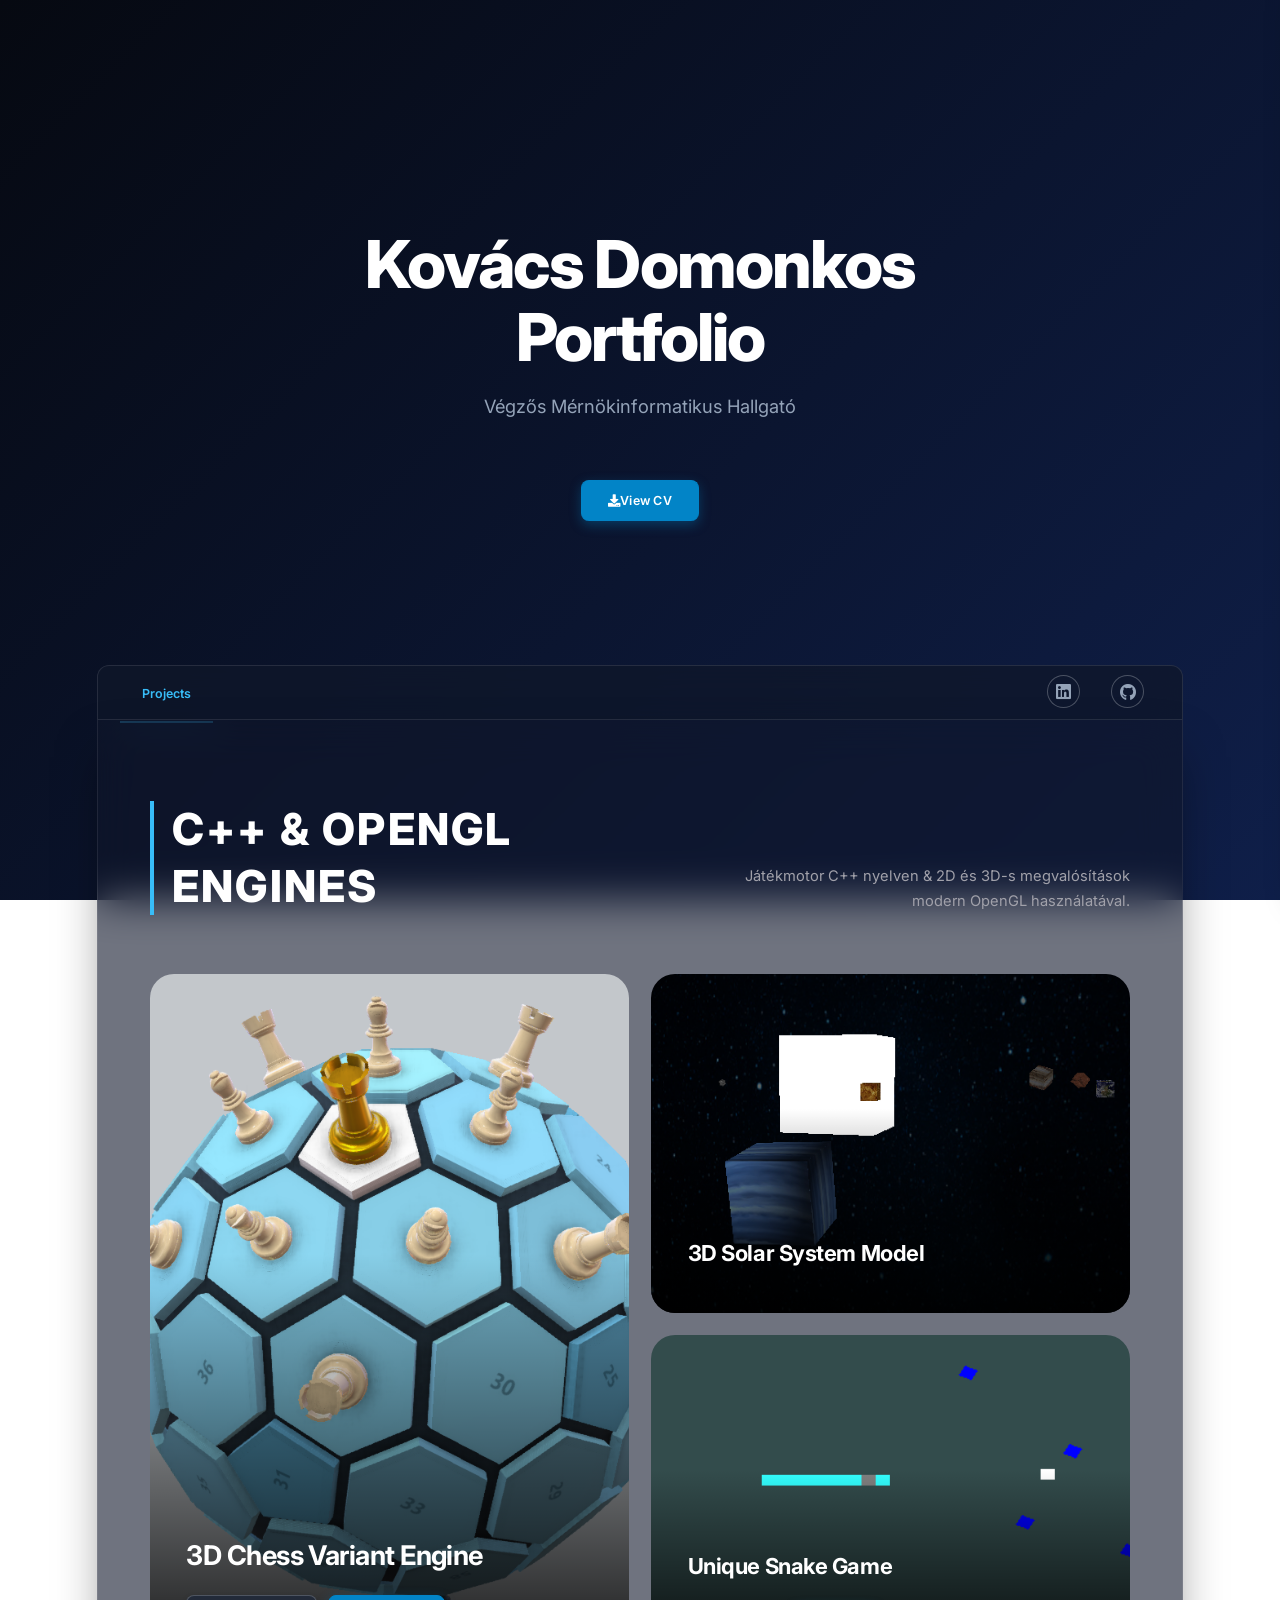
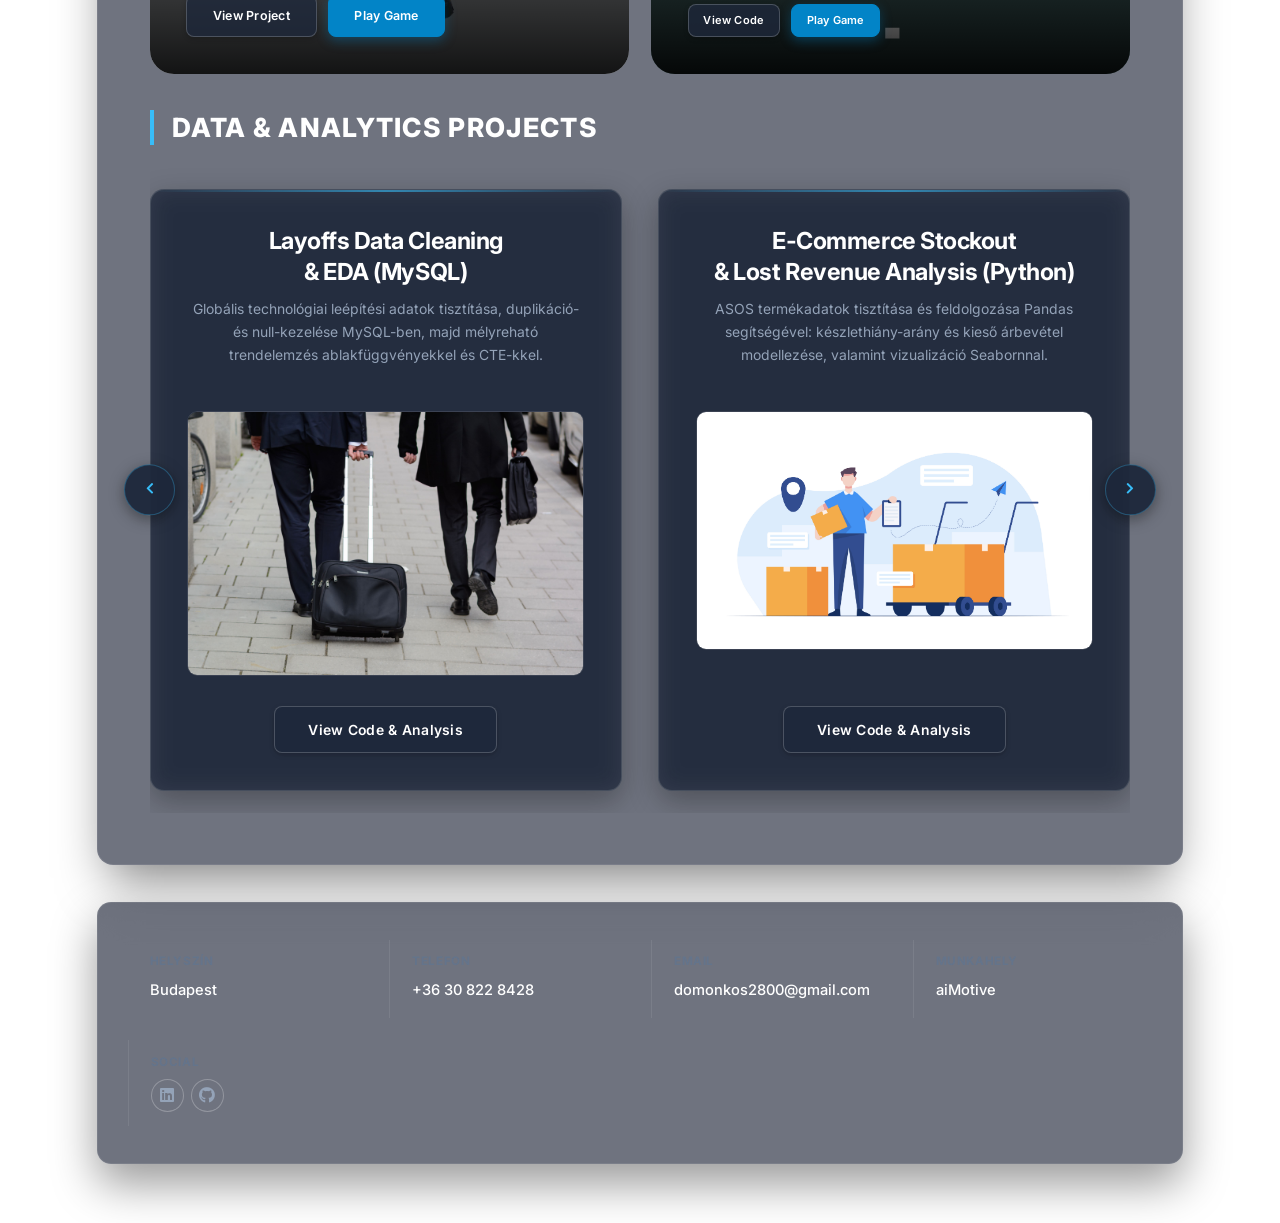
==== commit 65439e78: "Add files via upload" ====
--- a/index.html
+++ b/index.html
@@ -44,84 +44,8 @@
 
 				<!-- Main -->
 					<div id="main">
-						
-
-						<!-- CÍM -->
-						<h2 class="carousel-section-title">Data & Analytics Projects</h2>
-
-						<!-- Carousel Wrapper -->
-						<div class="carousel-wrapper">
-							<!-- Bal nyíl -->
-							<button class="carousel-btn prev-btn"><i class="fas fa-chevron-left"></i></button>
-							
-							<div class="carousel-track-container">
-								<!-- A meglévő posts section, mostantól carousel-track ként működik -->
-								<section class="posts carousel-track">
-
-
-									<!-- Projects -->
-
-											<!-- Featured Post: SQL Data Cleaning & EDA -->
-										<article>
-											<header>
-												<h2><a href="https://github.com/kovdo23/SQL_Project/blob/main/README.md" target="_blank" rel="noopener">Layoffs Data Cleaning<br />& EDA (MySQL)</a></h2>
-												<p>Globális technológiai leépítési adatok tisztítása, duplikáció- és null-kezelése MySQL-ben, majd mélyreható trendelemzés ablakfüggvényekkel és CTE-kkel.</p>
-											</header>
-											<a href="https://github.com/kovdo23/SQL_Project/blob/main/README.md" target="_blank" rel="noopener" class="image main"><img src="images/layoffs.jpg" alt="Layoffs SQL Project" /></a>
-											<ul class="actions special">
-												<li><a href="https://github.com/kovdo23/SQL_Project/blob/main/README.md" target="_blank" rel="noopener" class="button large">View Code & Analysis</a></li>
-											</ul>
-										</article>
-
-
-
-											<!-- Featured Post: E-Commerce Stockout & Revenue Analysis (Python) -->
-										<article>
-											<header>
-												<h2><a href="https://github.com/kovdo23/Python_Project/blob/main/python_project.ipynb" target="_blank" rel="noopener">E-Commerce Stockout<br />& Lost Revenue Analysis (Python)</a></h2>
-												<p>ASOS termékadatok tisztítása és feldolgozása Pandas segítségével: készlethiány-arány és kieső árbevétel modellezése, valamint vizualizáció Seabornnal.</p>
-											</header>
-											<a href="https://github.com/kovdo23/Python_Project/blob/main/python_project.ipynb" target="_blank" rel="noopener" class="image main"><img src="images/na_feb_10.jpg" alt="E-Commerce Stockout Analysis Python Project" /></a>
-											<ul class="actions special">
-												<li><a href="https://github.com/kovdo23/Python_Project/blob/main/python_project.ipynb" target="_blank" rel="noopener" class="button large">View Code & Analysis</a></li>
-											</ul>
-										</article>
-										
-											<!-- Power BI -->
-										<article>
-											<header>
-												<h2><a href="https://github.com/kovdo23/PowerBI_Project/blob/main/README.md" target="_blank" rel="noopener">Data Professional Survey<br />(Power BI)</a></h2>
-												<p>Nyers kérdőíves felmérés tisztítása Power Query-vel, majd interaktív dashboard felépítése a fizetések, programozási nyelvek és munka-magánélet egyensúly elemzésére.</p>
-
-											</header>
-											<a href="https://github.com/kovdo23/PowerBI_Project/blob/main/README.md" target="_blank" rel="noopener" class="image fit"><img src="images/powerbi.jpg" alt="Power BI Dashboard" /></a>
-											<ul class="actions special">
-												<li><a href="https://github.com/kovdo23/PowerBI_Project/blob/main/README.md" target="_blank" rel="noopener" class="button">View Project</a></li>
-											</ul>
-										</article>
-
-											<!-- Excel -->
-										<article>
-											<header>
-												<h2><a href="https://github.com/kovdo23/Excel_Project/blob/main/README.md" target="_blank" rel="noopener">Bike Sales Analysis<br />(Excel)</a></h2>
-												<p>Demográfiai ügyféladatok tisztítása, dinamikus korcsoport-oszlopok kialakítása IF függvényekkel, valamint interaktív értékesítési dashboard Pivot táblákkal és szeletelőkkel.</p>
-
-											</header>
-											<a href="https://github.com/kovdo23/Excel_Project/blob/main/README.md" target="_blank" rel="noopener" class="image fit"><img src="images/bikers.jpg" alt="Excel Dashboard" /></a>
-											<ul class="actions special">
-												<li><a href="https://github.com/kovdo23/Excel_Project/blob/main/README.md" target="_blank" rel="noopener" class="button">View Project</a></li>
-											</ul>
-										</article>
-
-
-								</section>
-							</div>
-
-							<button class="carousel-btn next-btn"><i class="fas fa-chevron-right"></i></button>
-						</div>
-						
-
-						<!-- Carousel Wrapper -->
+
+												<!-- Carousel Wrapper -->
 						
 						<section class="shift-projects">
 							<div class="projects-header-row">
@@ -153,15 +77,95 @@
 										</div>
 										<i class="fas fa-arrow-up-right-from-square arrow-icon"></i>
 									</a>
-									<a href="https://github.com/kovdo23/Snake_Project/blob/main/README.md" class="bento-card small-card">
-										<img src="images/kigyo.png" alt="Power BI" class="bento-bg" />
+									<div class="bento-card small-card">
+										<img src="images/kigyo.png" alt="Unique Snake Game" class="bento-bg" />
 										<div class="bento-content">
 											<h3>Unique Snake Game</h3>
+											<ul class="actions">
+												<li><a href="https://github.com/kovdo23/Snake_Project/blob/main/README.md" target="_blank" rel="noopener" class="button small">View Code</a></li>
+												<li><a href="snake/index.html" target="_blank" rel="noopener" class="button primary small">Play Game</a></li>
+											</ul>
 										</div>
-									</a>
+									</div>
 								</div>
 							</div>
 						</section>
+						
+
+						<!-- CÍM -->
+						<h2 class="carousel-section-title">Data & Analytics Projects</h2>
+
+						<!-- Carousel Wrapper -->
+						<div class="carousel-wrapper">
+							<!-- Bal nyíl -->
+							<button class="carousel-btn prev-btn"><i class="fas fa-chevron-left"></i></button>
+							
+							<div class="carousel-track-container">
+								<!-- A meglévő posts section, mostantól carousel-track ként működik -->
+								<section class="posts carousel-track">
+
+
+									<!-- Projects -->
+
+											<!-- Featured Post: SQL Data Cleaning & EDA -->
+										<article>
+											<header>
+												<h2><a href="https://github.com/kovdo23/SQL_Project/blob/main/README.md" target="_blank" rel="noopener">Layoffs Data Cleaning<br />& EDA (MySQL)</a></h2>
+												<p>Globális technológiai leépítési adatok tisztítása, duplikáció- és null-kezelése MySQL-ben, majd mélyreható trendelemzés ablakfüggvényekkel és CTE-kkel.</p>
+											</header>
+											<a href="https://github.com/kovdo23/SQL_Project/blob/main/README.md" target="_blank" rel="noopener" class="image main"><img src="images/layoffs.jpg" alt="Layoffs SQL Project" /></a>
+											<ul class="actions special">
+												<li><a href="https://github.com/kovdo23/SQL_Project/blob/main/README.md" target="_blank" rel="noopener" class="button large">View Code & Analysis</a></li>
+											</ul>
+										</article>
+
+
+
+											<!-- Featured Post: E-Commerce Stockout & Revenue Analysis (Python) -->
+										<article>
+											<header>
+												<h2><a href="https://github.com/kovdo23/Python_Project/blob/main/python_project.ipynb" target="_blank" rel="noopener">E-Commerce Stockout<br />& Lost Revenue Analysis (Python)</a></h2>
+												<p>ASOS termékadatok tisztítása és feldolgozása Pandas segítségével: készlethiány-arány és kieső árbevétel modellezése, valamint vizualizáció Seabornnal.</p>
+											</header>
+											<a href="https://github.com/kovdo23/Python_Project/blob/main/python_project.ipynb" target="_blank" rel="noopener" class="image main"><img src="images/na_feb_10.jpg" alt="E-Commerce Stockout Analysis Python Project" /></a>
+											<ul class="actions special">
+												<li><a href="https://github.com/kovdo23/Python_Project/blob/main/python_project.ipynb" target="_blank" rel="noopener" class="button large">View Code & Analysis</a></li>
+											</ul>
+										</article>
+										
+											<!-- Power BI -->
+										<article>
+											<header>
+												<h2><a href="https://github.com/kovdo23/PowerBI_Project/blob/main/README.md" target="_blank" rel="noopener">Data Professional Survey<br />(Power BI)</a></h2>
+												<p>Nyers kérdőíves felmérés tisztítása Power Query-vel, majd interaktív dashboard felépítése a fizetések, programozási nyelvek és munka-magánélet egyensúly elemzésére.</p>
+
+											</header>
+											<a href="https://github.com/kovdo23/PowerBI_Project/blob/main/README.md" target="_blank" rel="noopener" class="image fit"><img src="images/powerbi.jpg" alt="Power BI Dashboard" /></a>
+											<ul class="actions special">
+												<li><a href="https://github.com/kovdo23/PowerBI_Project/blob/main/README.md" target="_blank" rel="noopener" class="button">View Project</a></li>
+											</ul>
+										</article>
+
+											<!-- Excel -->
+										<article>
+											<header>
+												<h2><a href="https://github.com/kovdo23/Excel_Project/blob/main/README.md" target="_blank" rel="noopener">Bike Sales Analysis<br />(Excel)</a></h2>
+												<p>Demográfiai ügyféladatok tisztítása, dinamikus korcsoport-oszlopok kialakítása IF függvényekkel, valamint interaktív értékesítési dashboard Pivot táblákkal és szeletelőkkel.</p>
+
+											</header>
+											<a href="https://github.com/kovdo23/Excel_Project/blob/main/README.md" target="_blank" rel="noopener" class="image fit"><img src="images/bikers.jpg" alt="Excel Dashboard" /></a>
+											<ul class="actions special">
+												<li><a href="https://github.com/kovdo23/Excel_Project/blob/main/README.md" target="_blank" rel="noopener" class="button">View Project</a></li>
+											</ul>
+										</article>
+
+
+								</section>
+							</div>
+
+							<button class="carousel-btn next-btn"><i class="fas fa-chevron-right"></i></button>
+						</div>
+						
 
 					</div><!-- /#main lezárása -->
 
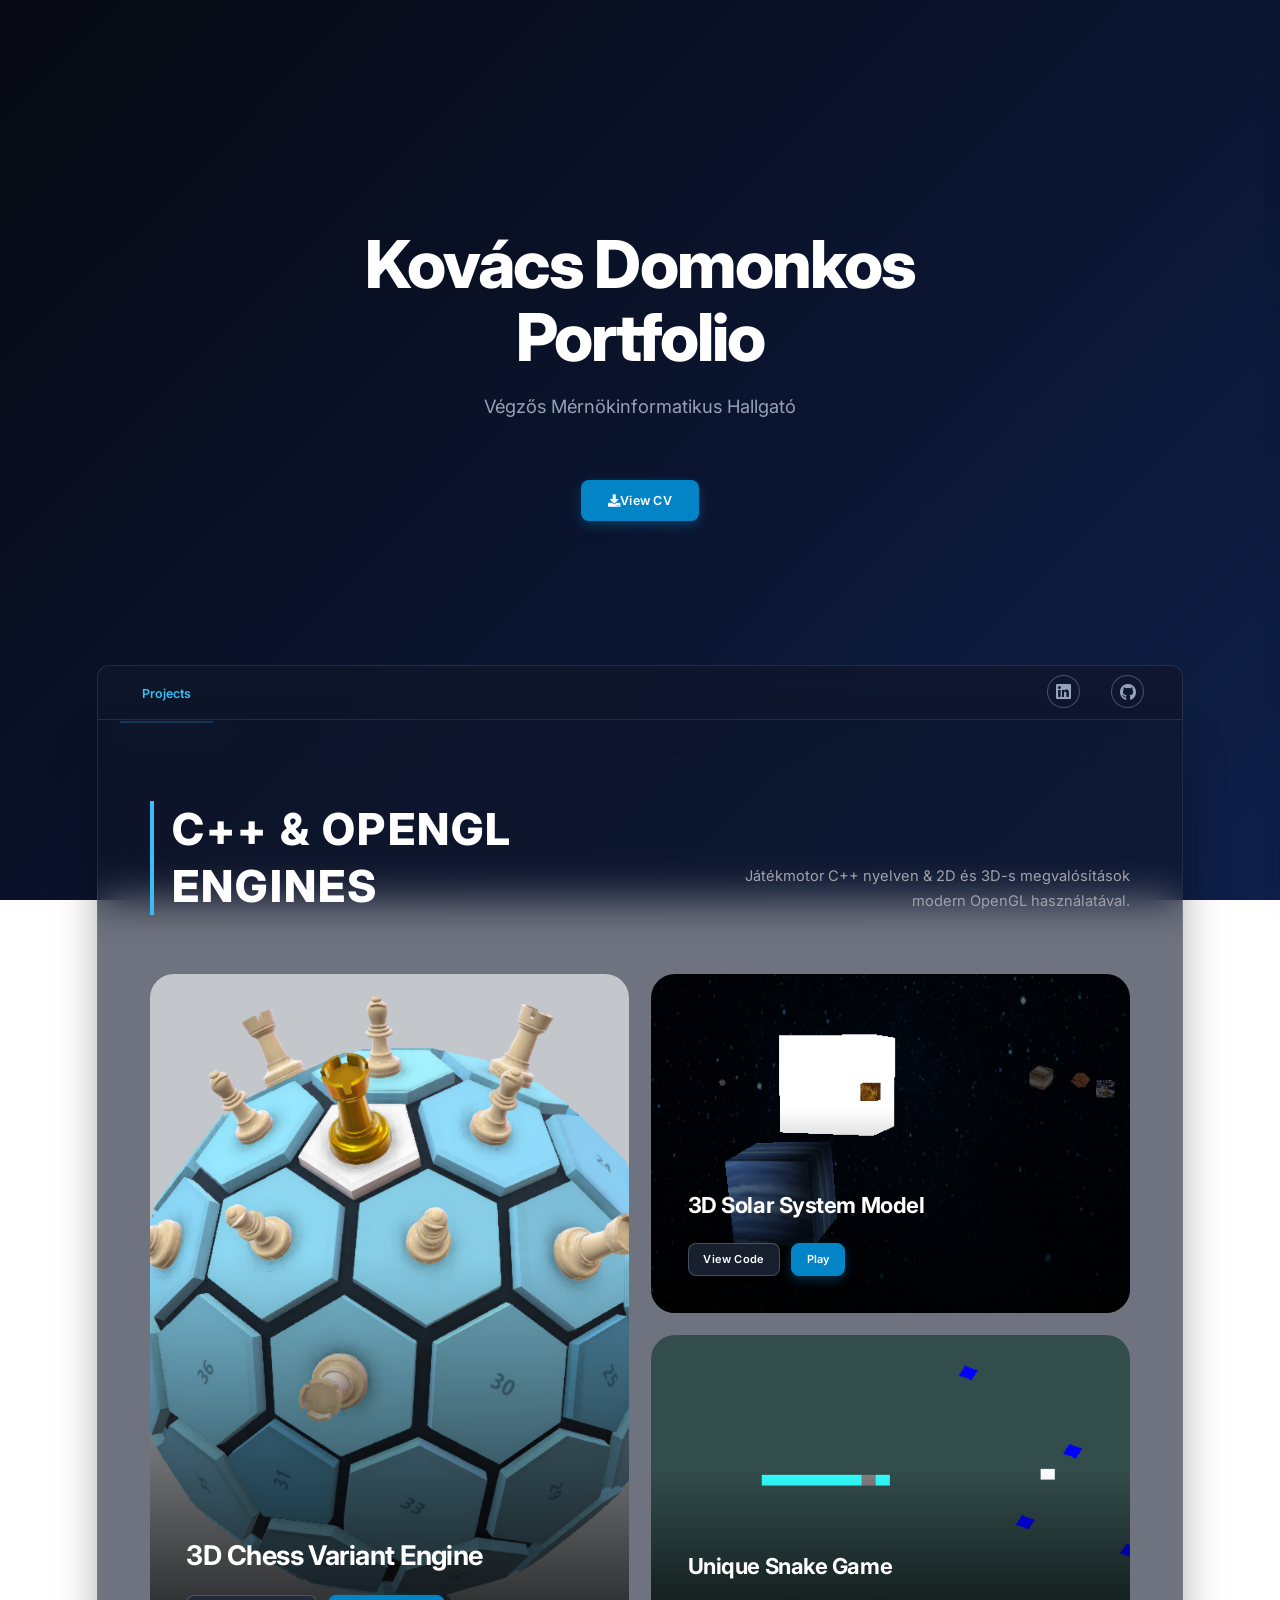
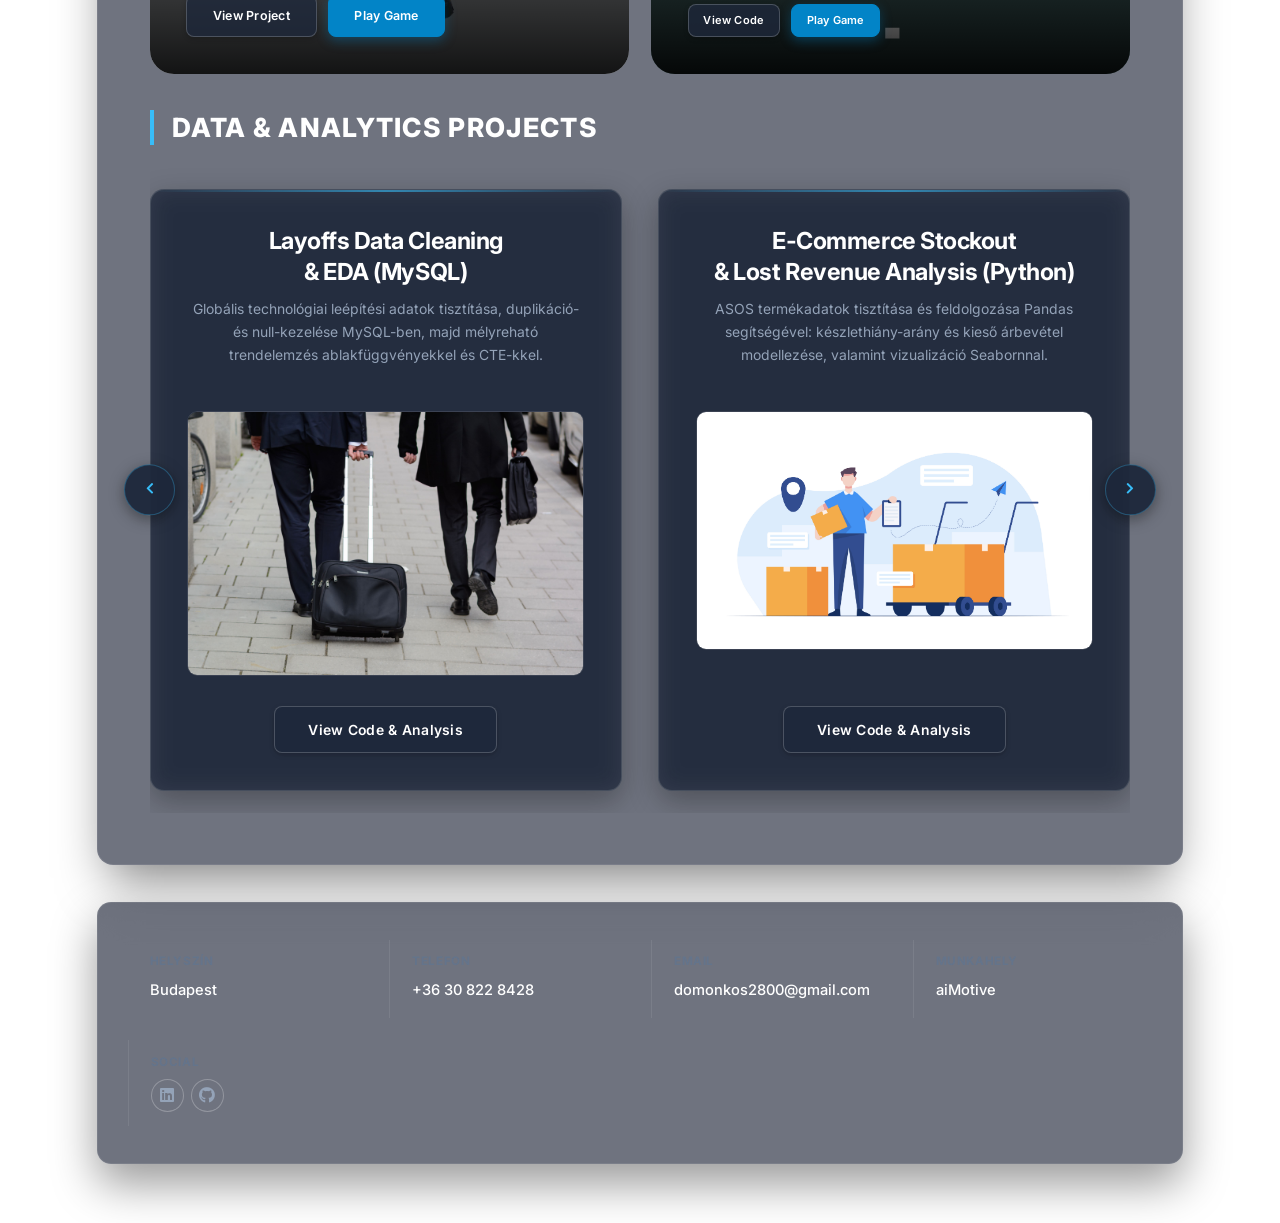
==== commit 26774abe: "Add files via upload" ====
--- a/index.html
+++ b/index.html
@@ -70,13 +70,16 @@
 								</div>
 
 								<div class="bento-column">
-									<a href="https://github.com/kovdo23/Solar_System_Model/blob/main/README.md" class="bento-card small-card">
-										<img src="images/bolygok.png" alt="Layoffs EDA" class="bento-bg" />
+									<div class="bento-card small-card">
+										<img src="images/bolygok.png" alt="3D Solar System Model" class="bento-bg" />
 										<div class="bento-content">
 											<h3>3D Solar System Model</h3>
+											<ul class="actions">
+												<li><a href="https://github.com/kovdo23/Solar_System_Model/blob/main/README.md" target="_blank" rel="noopener" class="button small">View Code</a></li>
+												<li><a href="solar_system/index.html" target="_blank" rel="noopener" class="button primary small">Play</a></li>
+											</ul>
 										</div>
-										<i class="fas fa-arrow-up-right-from-square arrow-icon"></i>
-									</a>
+									</div>
 									<div class="bento-card small-card">
 										<img src="images/kigyo.png" alt="Unique Snake Game" class="bento-bg" />
 										<div class="bento-content">
